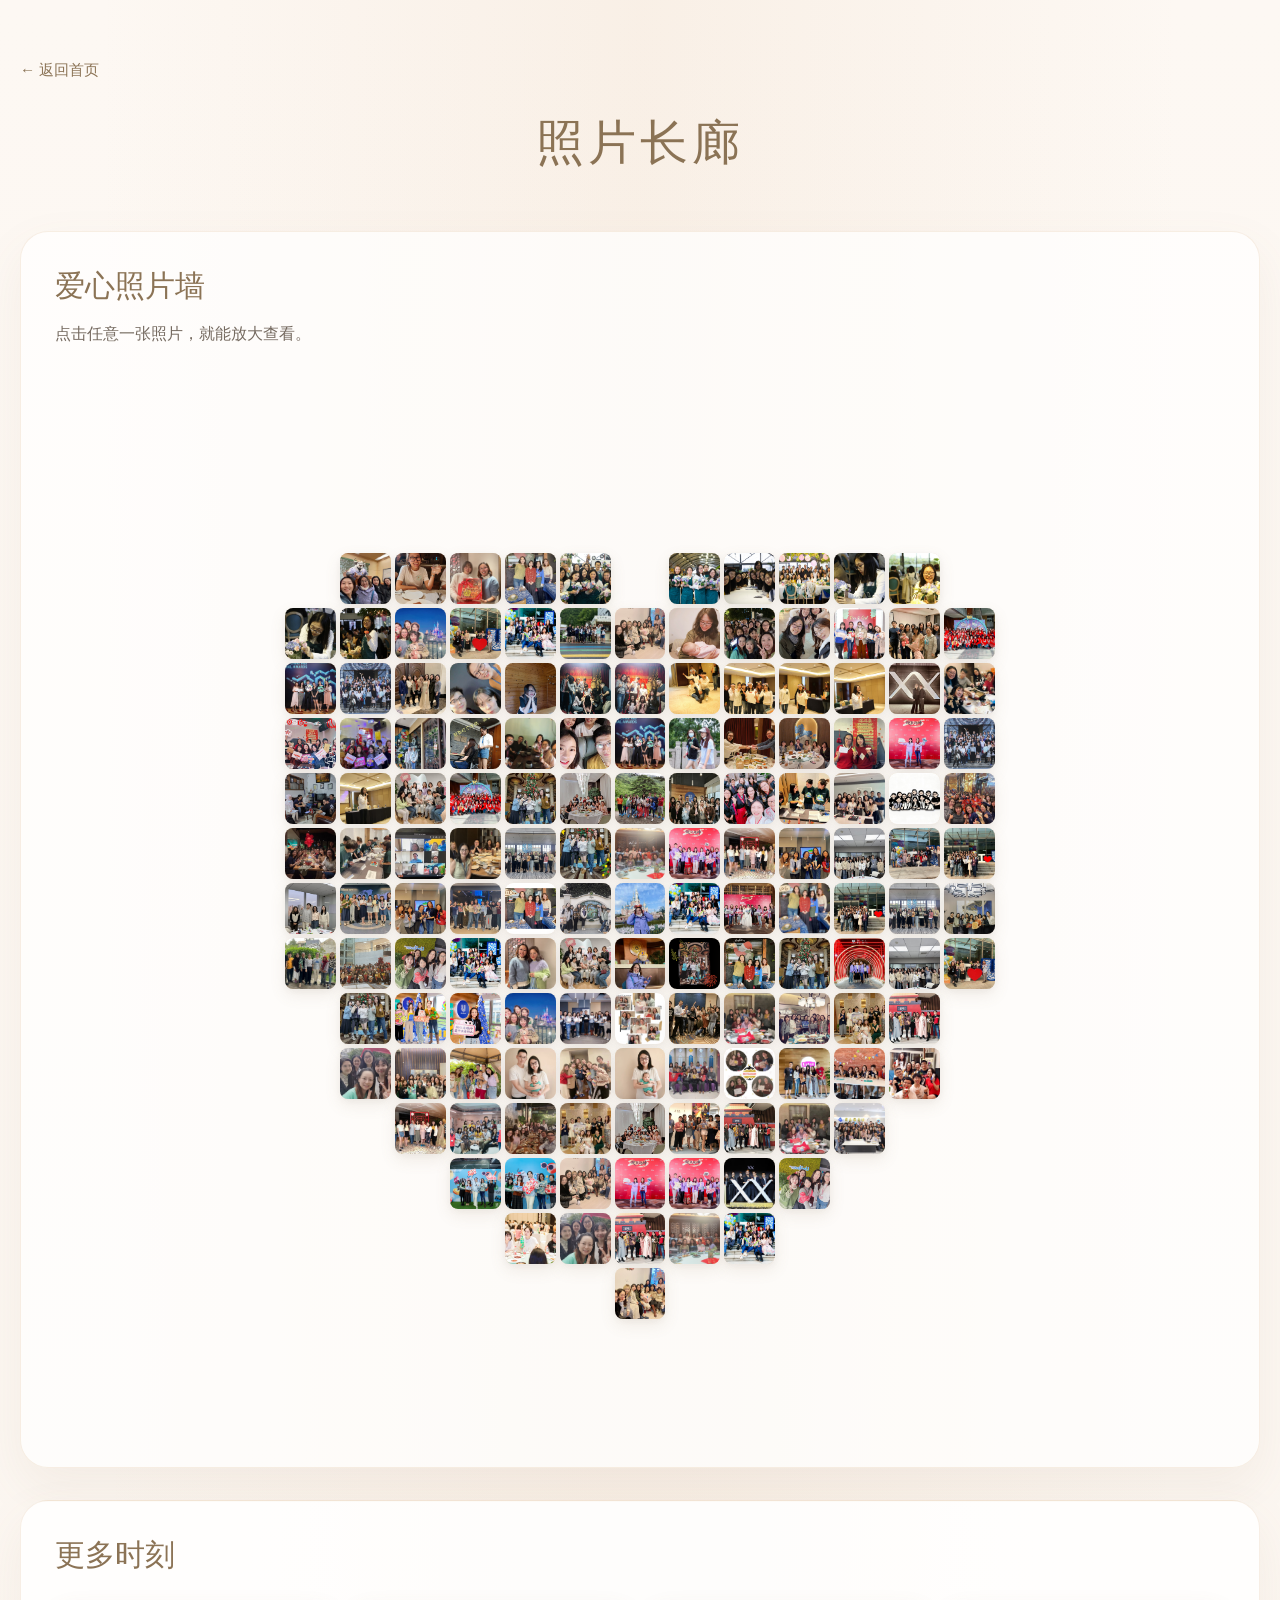
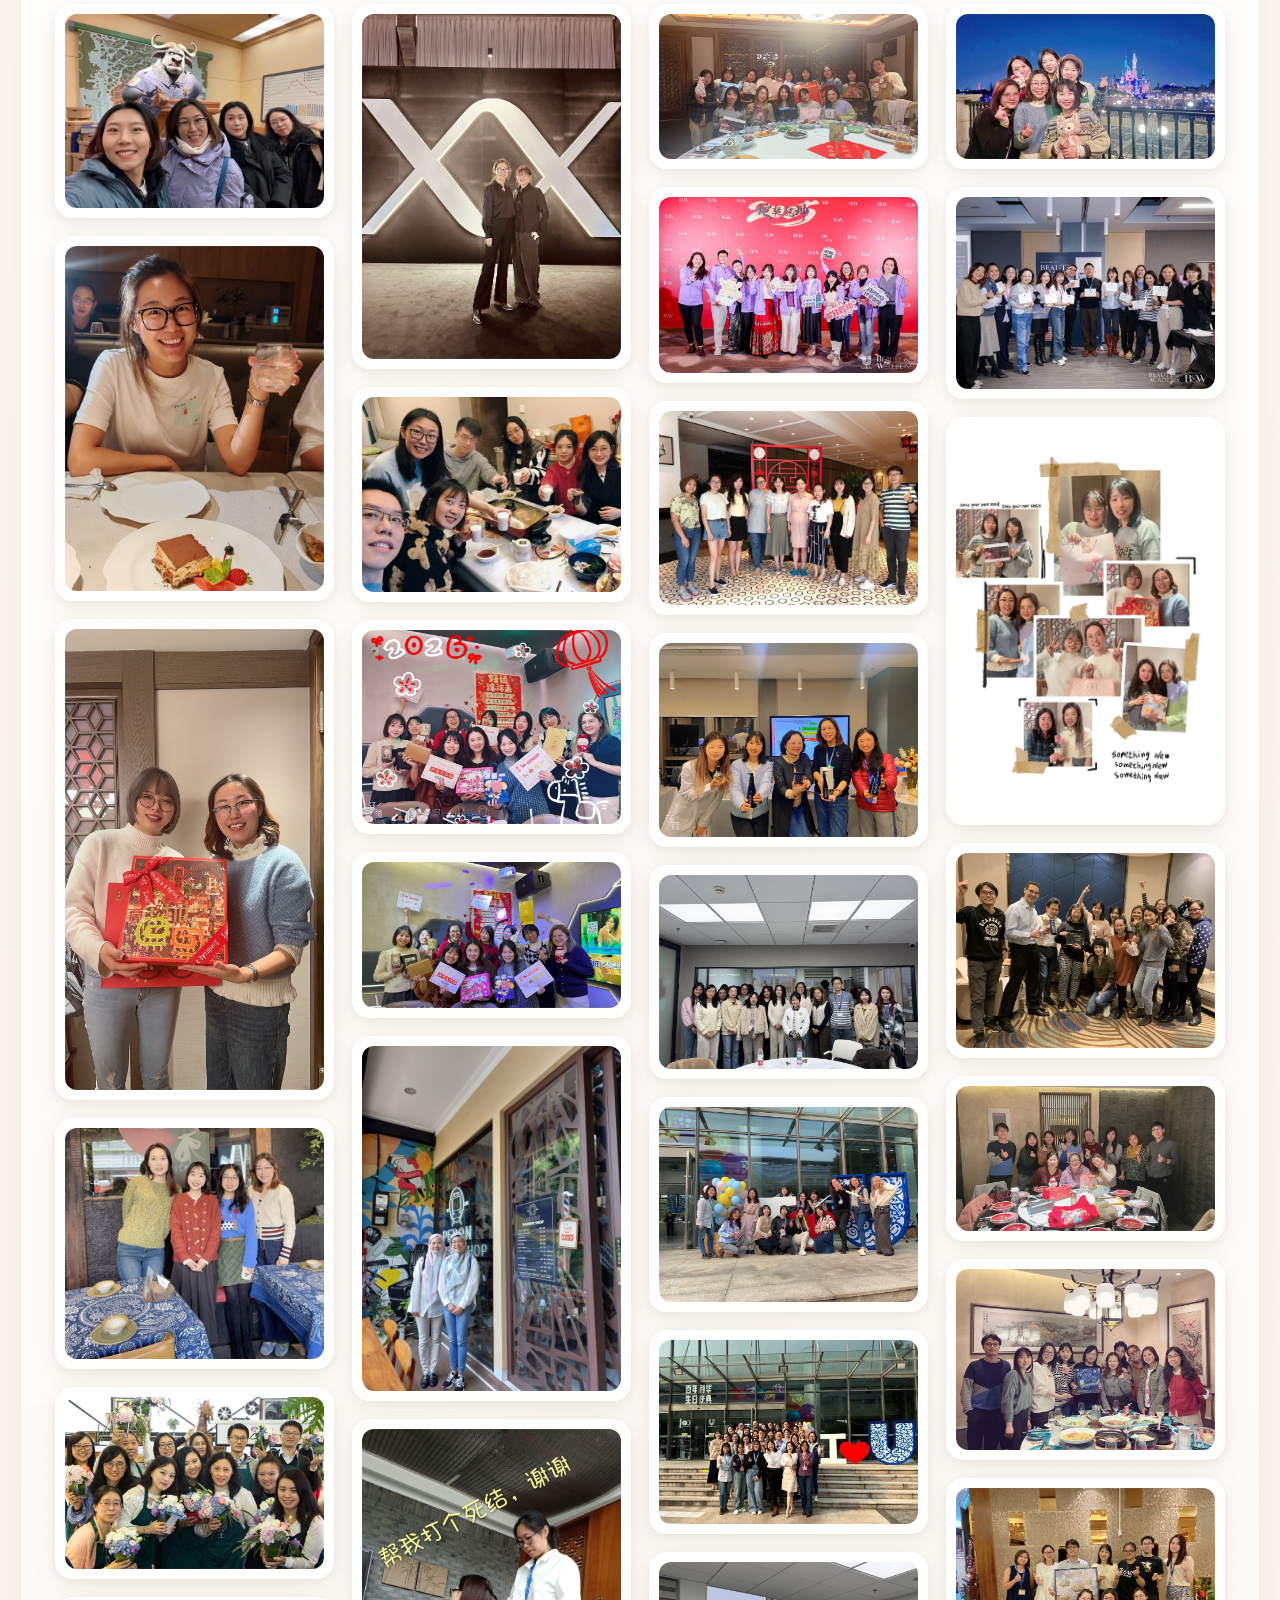
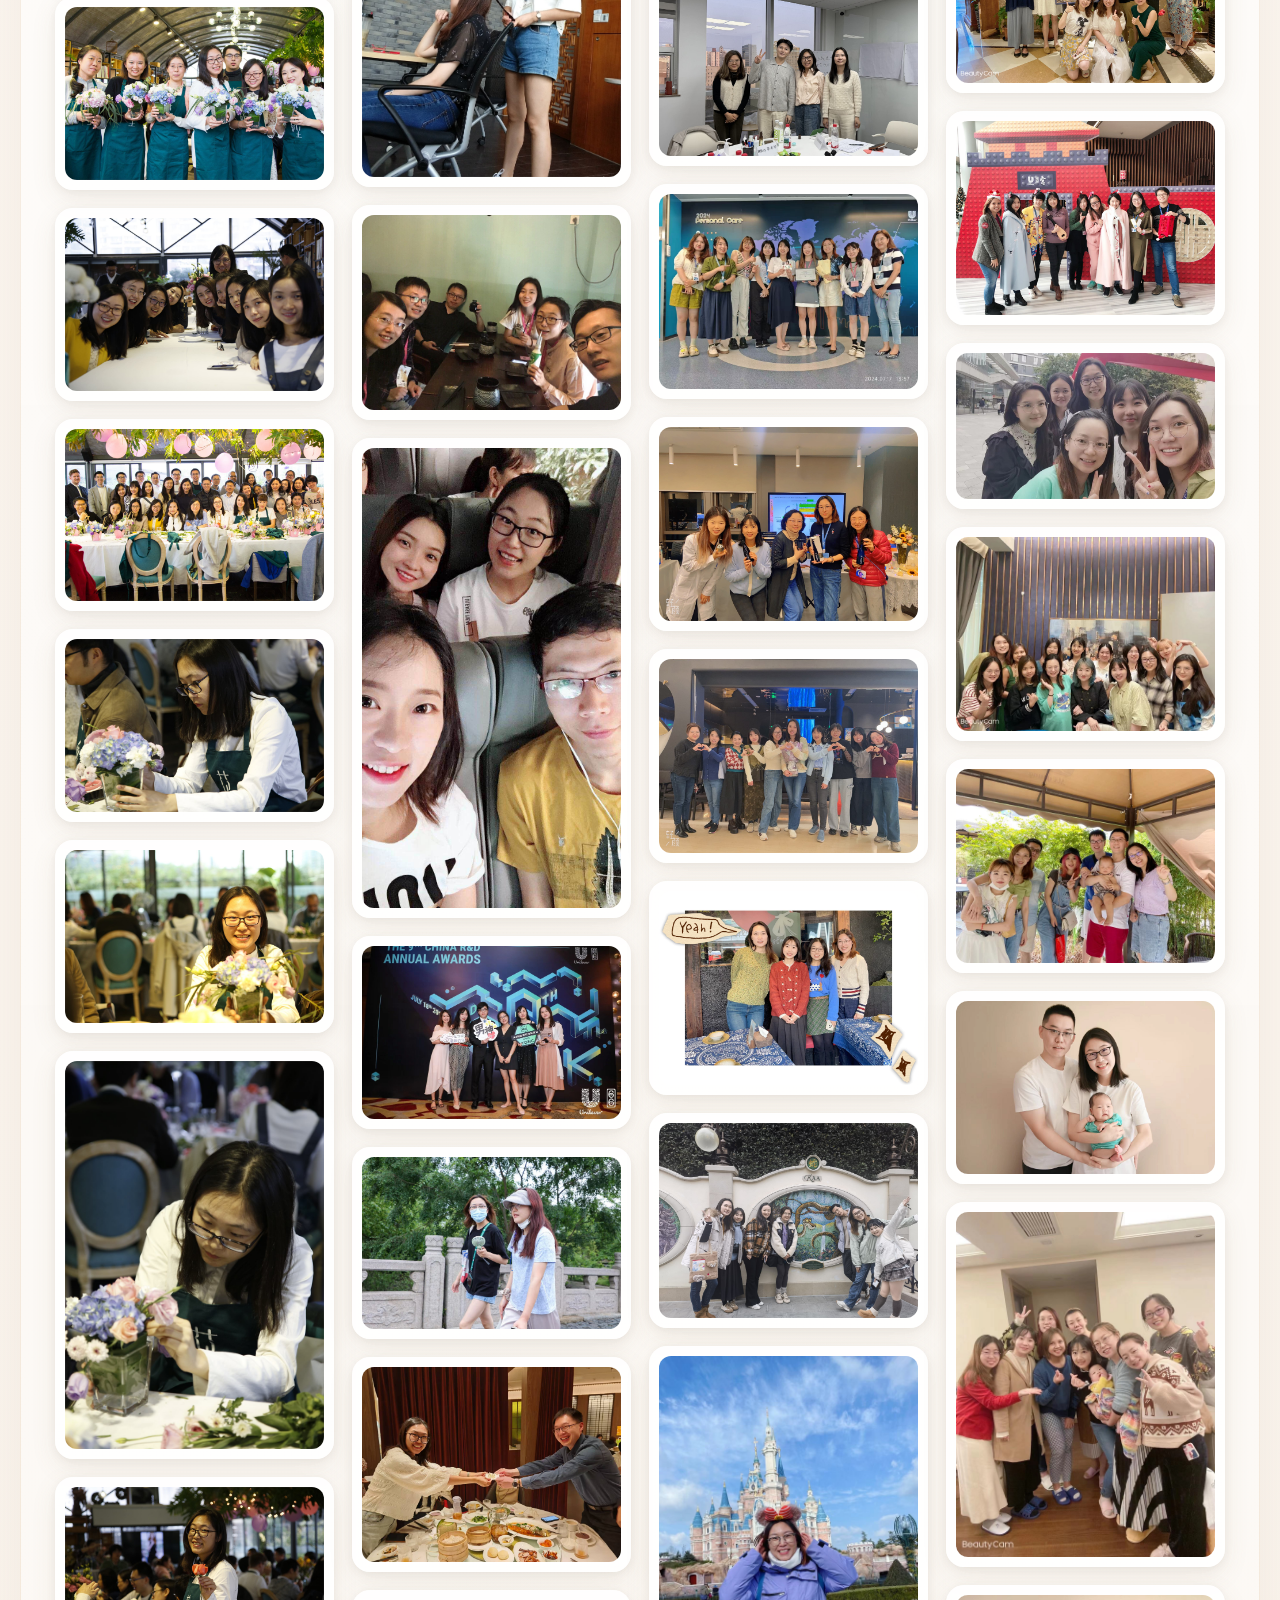
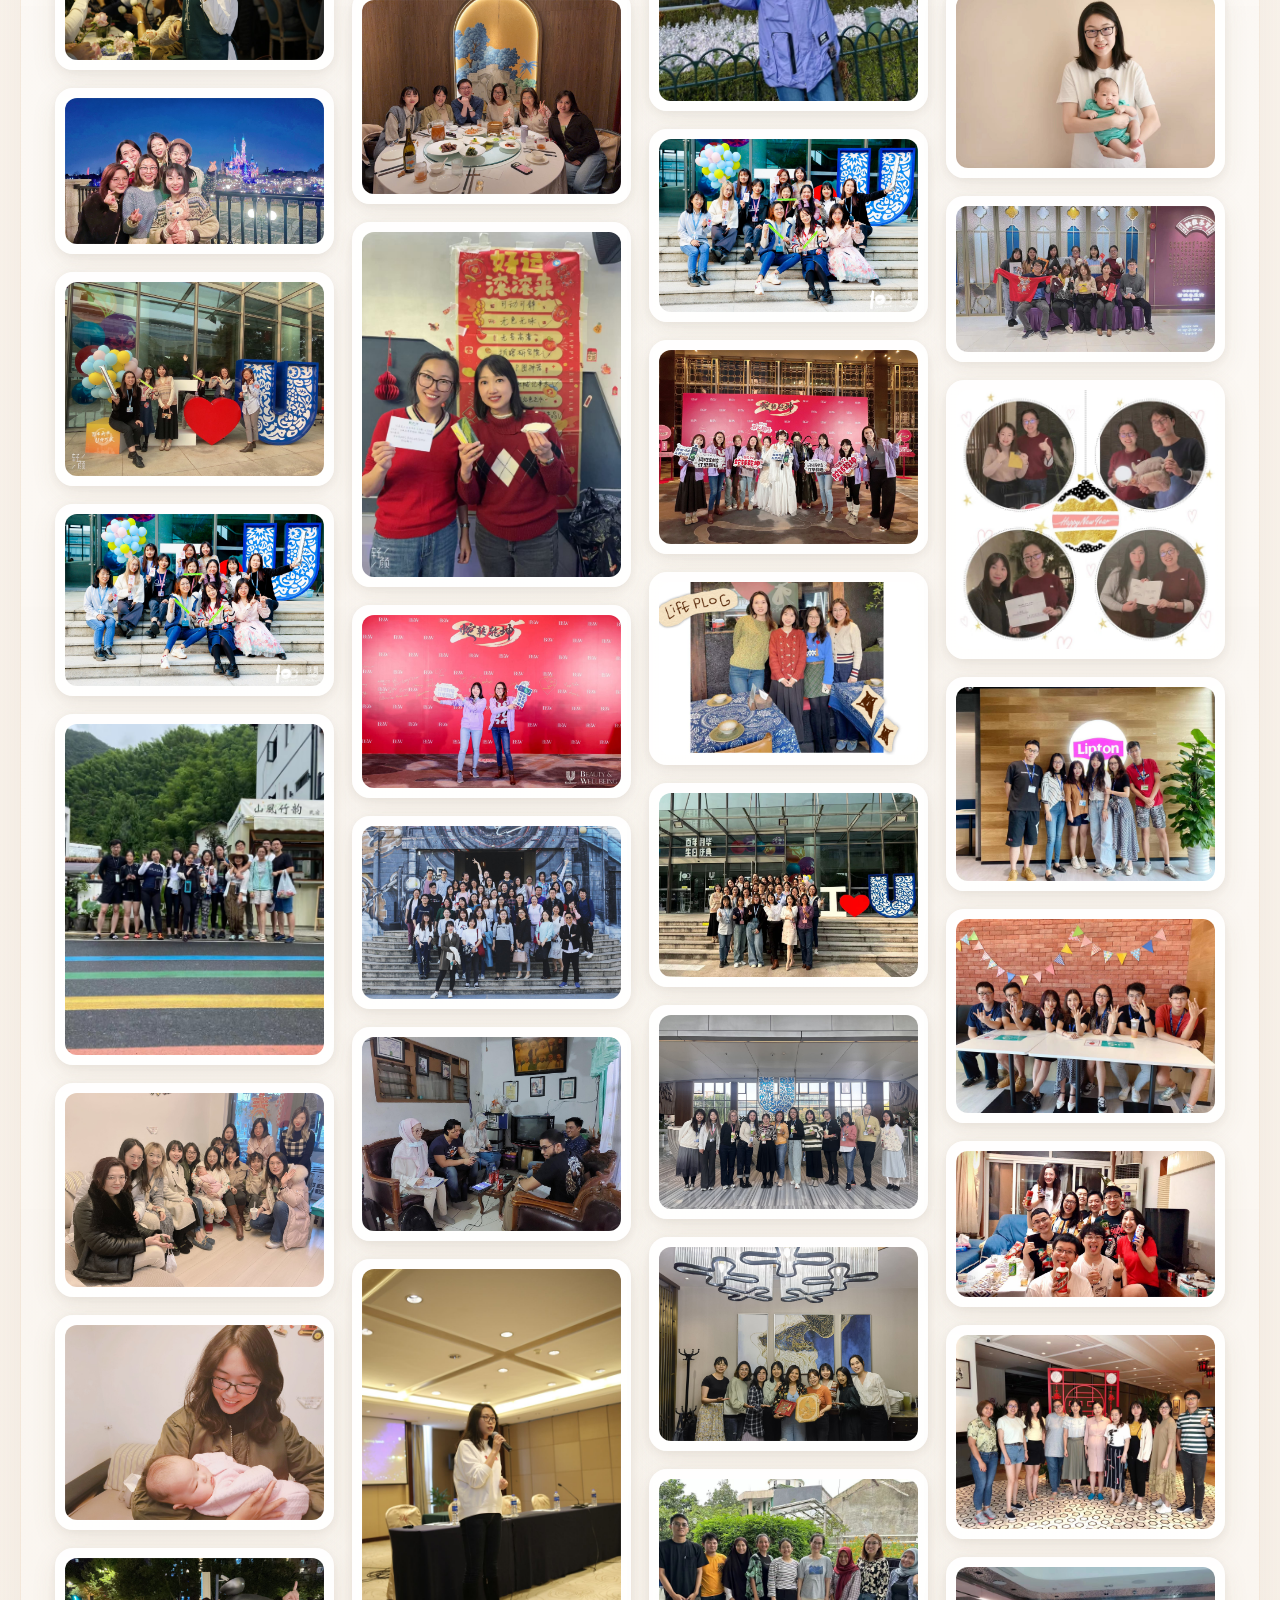
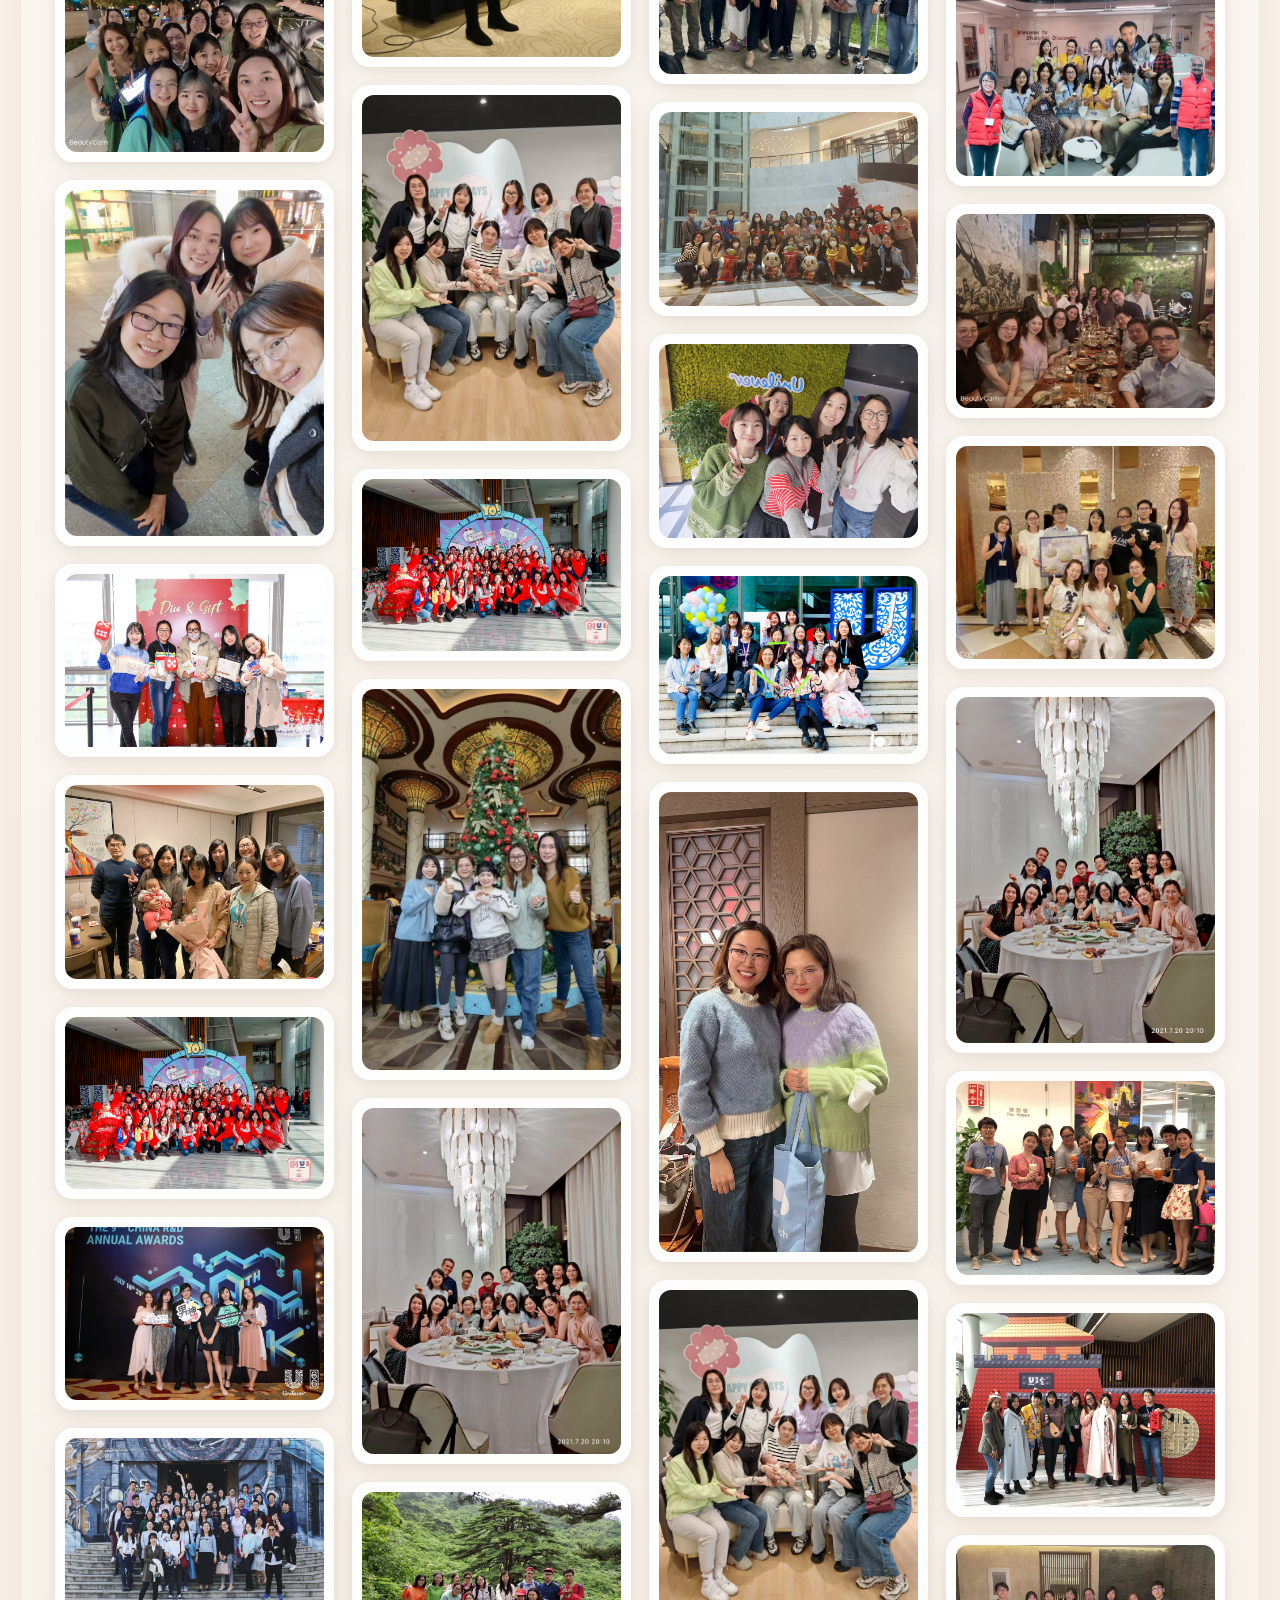
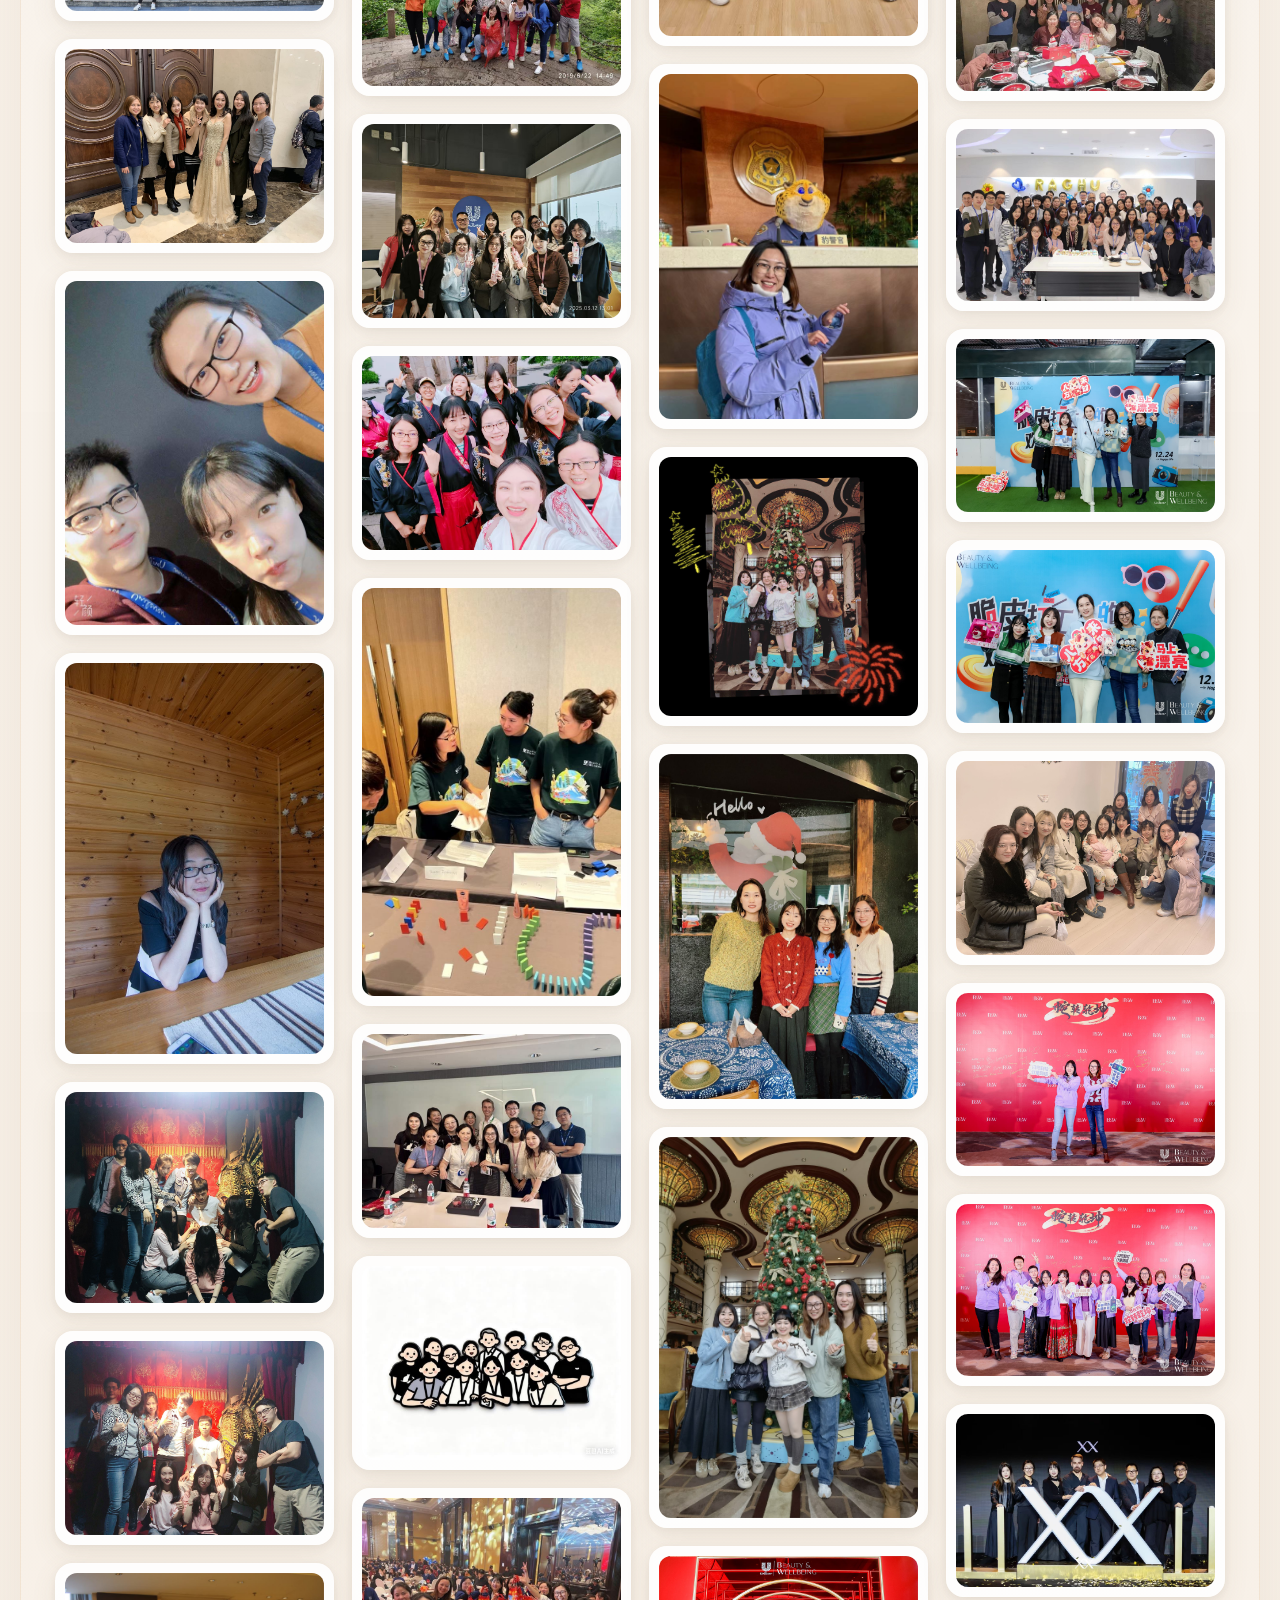
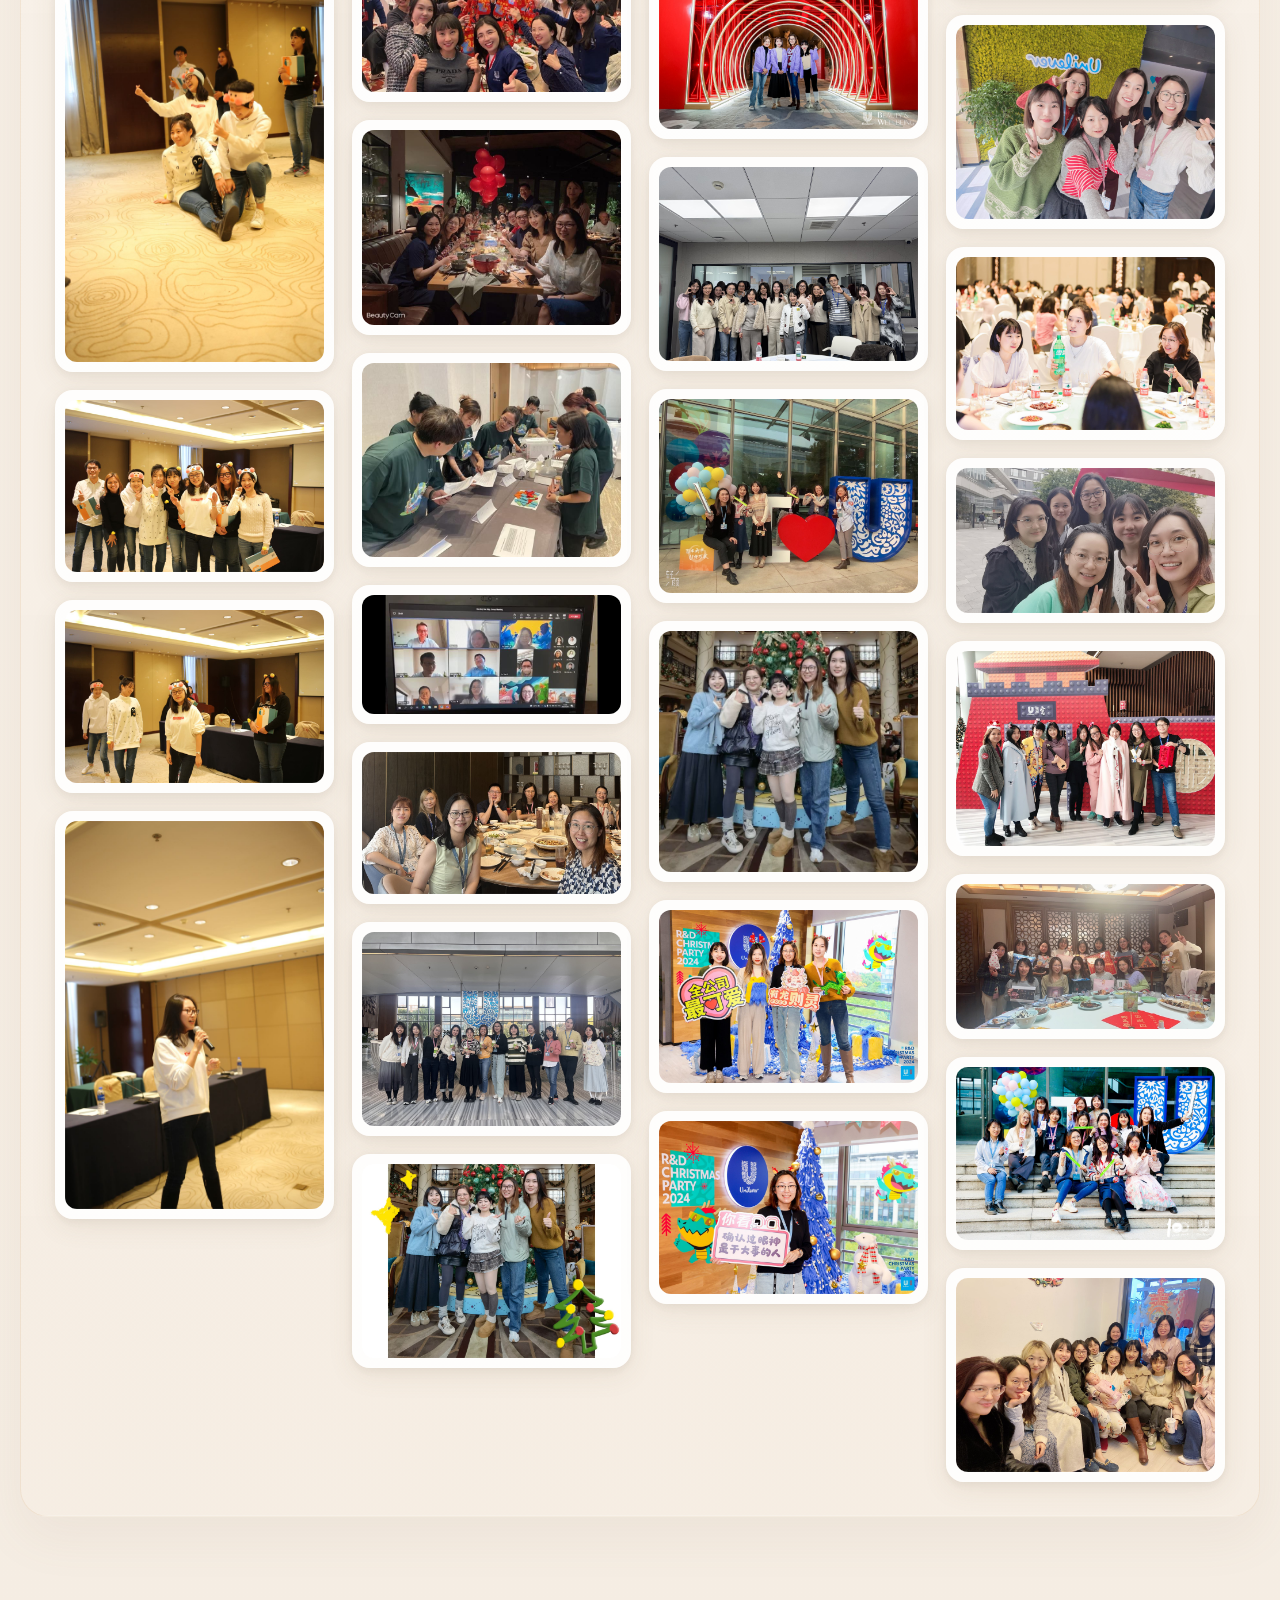
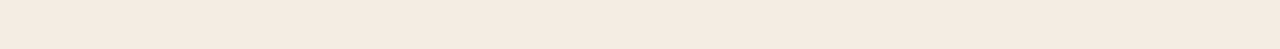
==== gallery.html @ 7ee3e318 "Refine entry flow and fix gallery image references" ====
<!DOCTYPE html>
<html lang="zh-CN">
<head>
    <meta charset="UTF-8">
    <meta name="viewport" content="width=device-width, initial-scale=1.0">
    <title>照片长廊 - 收藏每一个闪闪发光的瞬间</title>
    <link rel="stylesheet" href="css/style.css">
</head>
<body>
    <div class="gallery-page">
        <a href="index.html" class="back-link">返回首页</a>

        <header class="gallery-header fade-in">
            <h1 class="gallery-title">照片长廊</h1>
        </header>

        <section class="gallery-section fade-in">
            <div class="section-copy">
                <h2>爱心照片墙</h2>
                <p>点击任意一张照片，就能放大查看。</p>
            </div>
            <div class="heart-panel">
                <div class="heart-grid" id="heartGrid"></div>
            </div>
        </section>

        <section class="gallery-section gallery-section-alt fade-in">
            <div class="section-copy">
                <h2>更多时刻</h2>
            </div>
            <div class="photo-wall" id="photoWall"></div>
        </section>
    </div>

    <div class="lightbox" id="lightbox" aria-hidden="true">
        <button class="lightbox-close" id="lightboxClose" aria-label="关闭大图">×</button>
        <button class="lightbox-nav lightbox-prev" id="lightboxPrev" aria-label="上一张">‹</button>
        <div class="lightbox-stage">
            <img class="lightbox-image" id="lightboxImage" src="" alt="照片大图">
            <div class="lightbox-caption" id="lightboxCaption"></div>
        </div>
        <button class="lightbox-nav lightbox-next" id="lightboxNext" aria-label="下一张">›</button>
    </div>

    <script src="js/data.js"></script>
    <script src="js/gallery.js"></script>
</body>
</html>
---- css/style.css ----
/* ==================== */
/* 基础样式 */
/* ==================== */
* {
    margin: 0;
    padding: 0;
    box-sizing: border-box;
}

body {
    font-family: -apple-system, BlinkMacSystemFont, "Segoe UI", "PingFang SC", "Hiragino Sans GB", "Microsoft YaHei", sans-serif;
    background-color: #FDF8F3;
    color: #4A4A4A;
    min-height: 100vh;
    /* 纸张纹理效果 */
    background-image: 
        radial-gradient(ellipse at 50% 0%, rgba(212, 165, 116, 0.1) 0%, transparent 60%),
        linear-gradient(180deg, #FDF8F3 0%, #F5EDE3 100%);
}

html {
    scroll-behavior: smooth;
}

a {
    text-decoration: none;
    color: inherit;
}

/* ==================== */
/* 首页样式 */
/* ==================== */
.home-container {
    display: flex;
    flex-direction: column;
    align-items: center;
    justify-content: center;
    min-height: 100vh;
    padding: 40px 20px;
}

.home-title {
    font-size: 2.5rem;
    color: #8B7355;
    margin-bottom: 60px;
    font-weight: 300;
    letter-spacing: 2px;
}

.home-title span {
    font-weight: 500;
    color: #D4A574;
}

/* 按钮容器 */
.button-container {
    display: flex;
    gap: 40px;
    flex-wrap: wrap;
    justify-content: center;
}

/* 书签卡片按钮 */
.bookmark-card {
    background: #FFFFFF;
    border-radius: 16px;
    padding: 40px 50px;
    box-shadow: 
        0 4px 20px rgba(139, 115, 85, 0.1),
        0 2px 8px rgba(0, 0, 0, 0.05);
    cursor: pointer;
    transition: all 0.4s ease-out;
    text-align: center;
    min-width: 200px;
}

.bookmark-card:hover {
    transform: translateY(-8px);
    box-shadow: 
        0 12px 40px rgba(139, 115, 85, 0.2),
        0 4px 12px rgba(0, 0, 0, 0.08);
}

.bookmark-icon {
    font-size: 3rem;
    margin-bottom: 16px;
    display: block;
}

.bookmark-title {
    font-size: 1.4rem;
    color: #8B7355;
    font-weight: 500;
    margin-bottom: 8px;
}

.bookmark-desc {
    font-size: 0.9rem;
    color: #999;
}

.final-section {
    width: min(1280px, calc(100% - 24px));
    margin: 0 auto 36px;
}

.section-intro {
    text-align: center;
    margin: 0 auto 28px;
    max-width: 760px;
}

.section-intro h2 {
    color: #8B7355;
    font-size: 2rem;
    font-weight: 400;
    margin-bottom: 12px;
}

.section-intro p:last-child {
    color: #756A60;
    line-height: 1.85;
}

.final-home .home-container {
    min-height: 92vh;
}

.final-home .home-title {
    margin-bottom: 32px;
}

.final-home .random-walk-container,
.final-home .memories-container,
.final-home .gallery-page {
    min-height: auto;
    padding-left: 0;
    padding-right: 0;
}

.final-home .gallery-page,
.final-home .memories-container {
    max-width: none;
}

/* ==================== */
/* 随机漫步页面 */
/* ==================== */
.random-walk-container {
    display: flex;
    flex-direction: column;
    align-items: center;
    justify-content: center;
    min-height: 100vh;
    padding: 40px 20px;
}

/* 抽签按钮 */
.draw-button {
    background: linear-gradient(135deg, #D4A574 0%, #8B7355 100%);
    color: #FFFFFF;
    border: none;
    border-radius: 50%;
    width: 180px;
    height: 180px;
    font-size: 1.3rem;
    cursor: pointer;
    box-shadow: 
        0 8px 30px rgba(139, 115, 85, 0.3),
        0 4px 12px rgba(0, 0, 0, 0.1);
    transition: all 0.4s ease-out;
    font-family: inherit;
    letter-spacing: 1px;
    display: flex;
    align-items: center;
    justify-content: center;
}

.draw-button:hover {
    transform: scale(1.08);
    box-shadow: 
        0 12px 40px rgba(139, 115, 85, 0.4),
        0 6px 16px rgba(0, 0, 0, 0.12);
}

.draw-button:active {
    transform: scale(0.95);
}

/* 卡片容器 */
.card-container {
    perspective: 1000px;
    display: none;
    flex-direction: column;
    align-items: center;
}

/* 结果卡片 */
.result-card {
    background: #FFFFFF;
    border-radius: 20px;
    padding: 30px;
    max-width: 450px;
    width: 100%;
    box-shadow: 
        0 8px 40px rgba(139, 115, 85, 0.15),
        0 4px 16px rgba(0, 0, 0, 0.08);
    transform: rotateY(90deg);
    opacity: 0;
    transition: all 0.8s ease-out;
}

.result-card.show {
    transform: rotateY(0deg);
    opacity: 1;
}

/* 照片 */
.result-photo {
    width: 100%;
    border-radius: 12px;
    margin-bottom: 20px;
    filter: blur(20px);
    transition: filter 1s ease-out;
}

.result-photo.clear {
    filter: blur(0);
}

/* 祝福语 */
.result-blessing {
    font-size: 1.1rem;
    line-height: 1.8;
    color: #4A4A4A;
    margin-bottom: 20px;
    min-height: 60px;
    white-space: pre-line;
}

/* 日签 */
.daily-quote {
    background: linear-gradient(135deg, rgba(212, 165, 116, 0.15) 0%, rgba(139, 115, 85, 0.1) 100%);
    border-radius: 12px;
    padding: 16px 20px;
    font-size: 0.95rem;
    color: #8B7355;
    font-style: italic;
    opacity: 0;
    transition: opacity 0.8s ease-out;
}

.daily-quote.show {
    opacity: 1;
}

/* 操作按钮区 */
.action-buttons {
    margin-top: 30px;
    display: flex;
    gap: 20px;
    flex-wrap: wrap;
    justify-content: center;
}

.action-btn {
    background: transparent;
    border: 2px solid #D4A574;
    color: #8B7355;
    padding: 12px 28px;
    border-radius: 30px;
    font-size: 1rem;
    cursor: pointer;
    transition: all 0.3s ease-out;
    font-family: inherit;
}

.action-btn:hover {
    background: #D4A574;
    color: #FFFFFF;
}

/* ==================== */
/* 往昔记忆页面 */
/* ==================== */
.memories-container {
    padding: 60px 20px;
    max-width: 1200px;
    margin: 0 auto;
}

.memories-header {
    text-align: center;
    margin-bottom: 50px;
}

.memories-title {
    font-size: 2.2rem;
    color: #8B7355;
    font-weight: 400;
    margin-bottom: 10px;
    letter-spacing: 2px;
}

.memories-subtitle {
    font-size: 1rem;
    color: #999;
}

/* 返回按钮 */
.back-link {
    display: inline-block;
    margin-bottom: 30px;
    color: #8B7355;
    font-size: 0.95rem;
    transition: color 0.3s ease-out;
}

.back-link:hover {
    color: #D4A574;
}

.back-link::before {
    content: "← ";
}

/* 卡片瀑布流 */
.memories-grid {
    display: grid;
    grid-template-columns: repeat(auto-fill, minmax(300px, 1fr));
    gap: 30px;
}

/* 记忆卡片 */
.memory-card {
    background: #FFFFFF;
    border-radius: 16px;
    overflow: hidden;
    box-shadow: 
        0 4px 20px rgba(139, 115, 85, 0.1),
        0 2px 8px rgba(0, 0, 0, 0.05);
    transition: all 0.4s ease-out;
}

.memory-card:hover {
    transform: translateY(-6px) scale(1.02);
    box-shadow: 
        0 12px 40px rgba(139, 115, 85, 0.2),
        0 4px 12px rgba(0, 0, 0, 0.08);
}

.memory-photo {
    width: 100%;
    display: block;
}

.memory-content {
    padding: 20px;
}

.memory-blessing {
    font-size: 1rem;
    line-height: 1.7;
    color: #4A4A4A;
    white-space: pre-line;
}

/* ==================== */
/* 照片长廊页面 */
/* ==================== */
.gallery-page {
    max-width: 1280px;
    margin: 0 auto;
    padding: 60px 20px 100px;
}

.gallery-header {
    text-align: center;
    margin-bottom: 56px;
}

.gallery-kicker,
.section-label {
    color: #B08D68;
    letter-spacing: 0.22em;
    text-transform: uppercase;
    font-size: 0.78rem;
    margin-bottom: 14px;
}

.gallery-title {
    color: #8B7355;
    font-size: 3rem;
    font-weight: 400;
    letter-spacing: 0.08em;
    margin-bottom: 16px;
}

.gallery-subtitle {
    max-width: 760px;
    margin: 0 auto;
    color: #7D7266;
    line-height: 1.9;
    font-size: 1rem;
}

.gallery-section {
    background: rgba(255, 255, 255, 0.7);
    border: 1px solid rgba(212, 165, 116, 0.18);
    border-radius: 28px;
    box-shadow: 0 20px 50px rgba(139, 115, 85, 0.08);
    padding: 34px;
    margin-bottom: 32px;
}

.gallery-section-alt {
    background:
        linear-gradient(180deg, rgba(255, 255, 255, 0.86) 0%, rgba(245, 237, 227, 0.92) 100%);
}

.section-copy {
    margin-bottom: 28px;
}

.section-copy h2 {
    color: #8B7355;
    font-size: 1.9rem;
    font-weight: 400;
    margin-bottom: 12px;
}

.section-copy p:last-child {
    color: #756A60;
    line-height: 1.85;
    max-width: 760px;
}

.heart-panel {
    display: flex;
    justify-content: center;
    padding: 12px 0 4px;
}

.heart-grid {
    display: grid;
    grid-template-columns: repeat(var(--heart-columns, 18), minmax(22px, 1fr));
    grid-template-rows: repeat(var(--heart-rows, 16), minmax(22px, 1fr));
    gap: 4px;
    width: min(100%, 1040px);
    margin: 0 auto;
}

.heart-cell,
.photo-tile {
    border: 0;
    padding: 0;
    cursor: pointer;
    position: relative;
    overflow: hidden;
    background: #EADCCA;
}

.heart-cell {
    aspect-ratio: 1 / 1;
    border-radius: 8px;
    box-shadow:
        0 6px 16px rgba(139, 115, 85, 0.12),
        0 2px 6px rgba(0, 0, 0, 0.04);
    transition: transform 0.35s ease, box-shadow 0.35s ease;
}

.heart-cell:hover,
.photo-tile:hover {
    transform: translateY(-4px) rotate(-1deg);
    box-shadow:
        0 16px 34px rgba(139, 115, 85, 0.2),
        0 4px 14px rgba(0, 0, 0, 0.08);
}

.heart-cell img,
.photo-tile img {
    width: 100%;
    display: block;
}

.heart-image {
    height: 100%;
    object-fit: cover;
}

.heart-cell::after,
.photo-tile::after {
    content: "";
    position: absolute;
    inset: 0;
    background: linear-gradient(180deg, transparent 35%, rgba(74, 74, 74, 0.16) 100%);
    opacity: 0;
    transition: opacity 0.3s ease;
}

.heart-cell:hover::after,
.photo-tile:hover::after {
    opacity: 1;
}

.photo-wall {
    column-count: 4;
    column-gap: 18px;
}

.photo-tile {
    display: block;
    width: 100%;
    margin-bottom: 18px;
    border-radius: 18px;
    background: rgba(255, 255, 255, 0.88);
    padding: 10px;
    box-shadow:
        0 8px 24px rgba(139, 115, 85, 0.12),
        0 2px 8px rgba(0, 0, 0, 0.05);
    transition: transform 0.35s ease, box-shadow 0.35s ease;
    break-inside: avoid;
}

.photo-tile-image {
    height: auto;
    object-fit: contain;
    border-radius: 12px;
}

.lightbox {
    position: fixed;
    inset: 0;
    background: rgba(45, 33, 24, 0.88);
    display: none;
    align-items: center;
    justify-content: center;
    padding: 24px;
    z-index: 1000;
}

.lightbox.open {
    display: flex;
}

.lightbox-stage {
    max-width: min(1000px, 78vw);
    max-height: 86vh;
    text-align: center;
}

.lightbox-image {
    max-width: 100%;
    max-height: 76vh;
    border-radius: 24px;
    box-shadow: 0 24px 60px rgba(0, 0, 0, 0.3);
}

.lightbox-caption {
    color: #F5EDE3;
    margin-top: 16px;
    line-height: 1.7;
    font-size: 0.95rem;
}

.lightbox-close,
.lightbox-nav {
    position: absolute;
    border: 0;
    color: #FFF8F0;
    background: rgba(255, 255, 255, 0.12);
    cursor: pointer;
    transition: background 0.25s ease, transform 0.25s ease;
}

.lightbox-close:hover,
.lightbox-nav:hover {
    background: rgba(255, 255, 255, 0.2);
    transform: scale(1.05);
}

.lightbox-close {
    top: 24px;
    right: 24px;
    width: 48px;
    height: 48px;
    border-radius: 50%;
    font-size: 2rem;
    line-height: 1;
}

.lightbox-nav {
    top: 50%;
    transform: translateY(-50%);
    width: 54px;
    height: 54px;
    border-radius: 50%;
    font-size: 2.2rem;
    line-height: 1;
}

.lightbox-prev {
    left: 28px;
}

.lightbox-next {
    right: 28px;
}

/* ==================== */
/* 响应式设计 */
/* ==================== */
@media (max-width: 1024px) and (min-width: 768px) {
    .home-container,
    .random-walk-container {
        padding: 56px 28px;
    }

    .home-title {
        font-size: 2.2rem;
        margin-bottom: 48px;
    }

    .section-intro h2 {
        font-size: 1.8rem;
    }

    .button-container {
        gap: 24px;
    }

    .bookmark-card {
        min-width: 220px;
        padding: 34px 34px;
    }

    .result-card {
        max-width: 620px;
        padding: 28px;
    }

    .result-blessing {
        font-size: 1.08rem;
        line-height: 1.9;
    }

    .daily-quote {
        font-size: 1rem;
    }

    .memories-container {
        padding: 56px 24px 80px;
    }

    .memories-grid {
        grid-template-columns: repeat(2, minmax(0, 1fr));
        gap: 22px;
    }

    .memory-content {
        padding: 18px;
    }

    .memory-blessing {
        font-size: 1rem;
        line-height: 1.8;
    }

    .gallery-page {
        padding: 48px 24px 88px;
    }

    .gallery-title {
        font-size: 2.6rem;
    }

    .gallery-subtitle {
        font-size: 1.05rem;
        line-height: 1.85;
    }

    .gallery-section {
        padding: 28px 24px;
    }

    .section-copy h2 {
        font-size: 1.7rem;
    }

    .section-copy p:last-child {
        font-size: 1rem;
    }

    .heart-grid {
        gap: 4px;
        width: min(100%, 820px);
    }

    .heart-cell {
        border-radius: 7px;
    }

    .photo-wall {
        column-count: 3;
        column-gap: 14px;
    }

    .lightbox-stage {
        max-width: min(760px, 78vw);
    }
}

@media (max-width: 767px) {
    .home-title {
        font-size: 1.9rem;
        margin-bottom: 36px;
        line-height: 1.4;
    }

    .final-section {
        width: calc(100% - 16px);
        margin-bottom: 22px;
    }

    .section-intro {
        margin-bottom: 20px;
        padding: 0 6px;
    }

    .section-intro h2 {
        font-size: 1.4rem;
        line-height: 1.35;
    }

    .section-intro p:last-child {
        font-size: 0.96rem;
        line-height: 1.8;
    }

    .button-container {
        flex-direction: column;
        gap: 16px;
    }

    .bookmark-card {
        padding: 24px 26px;
        min-width: 0;
        width: min(100%, 320px);
    }

    .draw-button {
        width: 132px;
        height: 132px;
        font-size: 1rem;
    }

    .result-card {
        padding: 18px;
        border-radius: 18px;
    }

    .result-blessing {
        font-size: 1rem;
        line-height: 1.9;
        min-height: 0;
    }

    .daily-quote {
        font-size: 0.95rem;
        line-height: 1.7;
    }

    .memories-grid {
        grid-template-columns: 1fr;
        gap: 18px;
    }

    .memories-title {
        font-size: 1.6rem;
    }

    .memories-subtitle,
    .memory-blessing {
        font-size: 0.98rem;
        line-height: 1.8;
    }

    .gallery-page {
        padding: 36px 14px 72px;
    }

    .gallery-title {
        font-size: 2rem;
        line-height: 1.2;
        letter-spacing: 0.04em;
    }

    .gallery-subtitle {
        font-size: 0.98rem;
        line-height: 1.8;
    }

    .gallery-section {
        padding: 20px 14px;
        border-radius: 20px;
        margin-bottom: 20px;
    }

    .section-copy h2 {
        font-size: 1.35rem;
        line-height: 1.35;
    }

    .section-copy p:last-child {
        font-size: 0.96rem;
        line-height: 1.8;
    }

    .heart-grid {
        width: 100%;
        gap: 3px;
    }

    .heart-cell {
        border-radius: 5px;
    }

    .photo-wall {
        column-count: 2;
        column-gap: 10px;
    }

    .photo-tile {
        padding: 8px;
        border-radius: 14px;
        margin-bottom: 10px;
    }

    .lightbox {
        padding: 18px 12px;
    }

    .lightbox-stage {
        max-width: 100%;
    }

    .lightbox-image {
        max-height: 62vh;
        border-radius: 16px;
    }

    .lightbox-caption {
        font-size: 0.9rem;
        line-height: 1.7;
    }

    .lightbox-close {
        top: 14px;
        right: 14px;
    }

    .lightbox-nav {
        width: 44px;
        height: 44px;
        font-size: 1.8rem;
        top: auto;
        bottom: 24px;
        transform: none;
    }

    .lightbox-prev {
        left: 24px;
    }

    .lightbox-next {
        right: 24px;
    }
}

/* ==================== */
/* 动画 */
/* ==================== */
@keyframes fadeIn {
    from { opacity: 0; transform: translateY(20px); }
    to { opacity: 1; transform: translateY(0); }
}

.fade-in {
    animation: fadeIn 0.6s ease-out forwards;
}

/* 打字机光标效果 */
.typing-cursor::after {
    content: "|";
    animation: blink 0.8s infinite;
}

@keyframes blink {
    0%, 100% { opacity: 1; }
    50% { opacity: 0; }
}
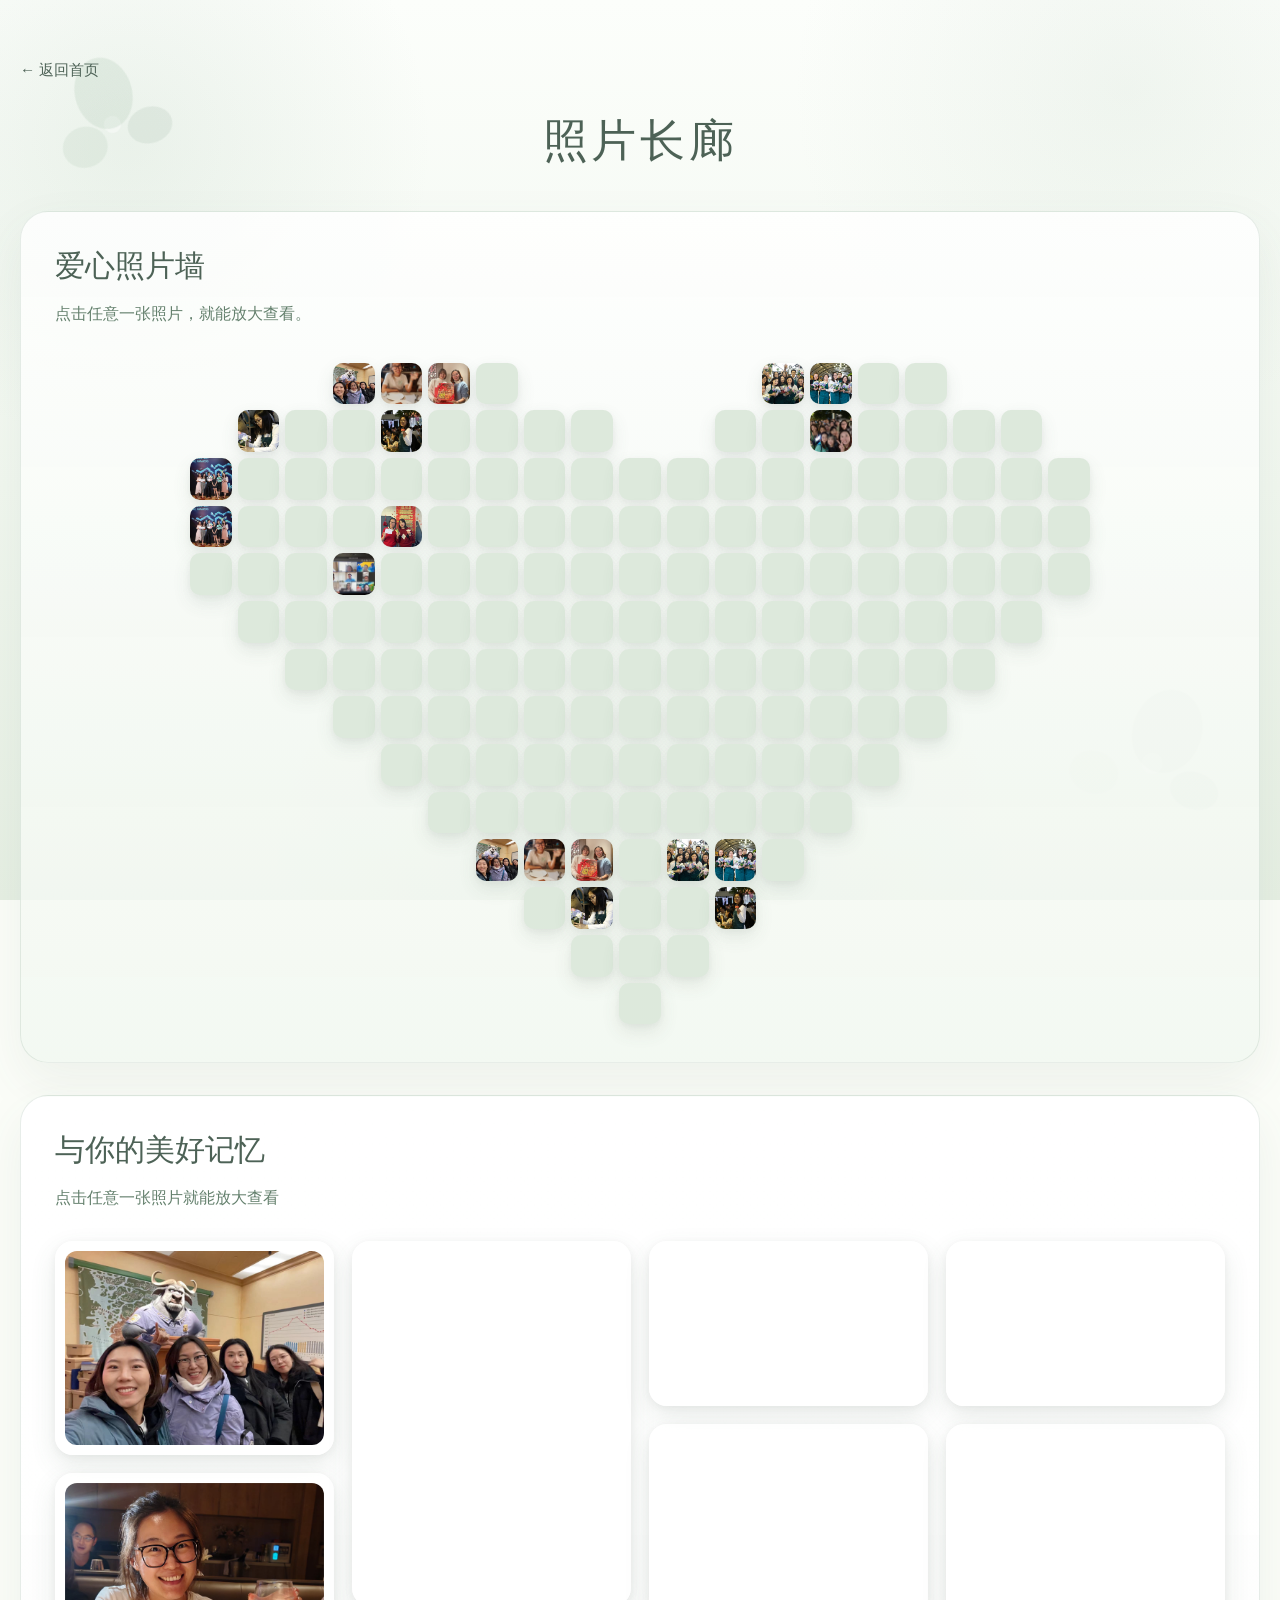
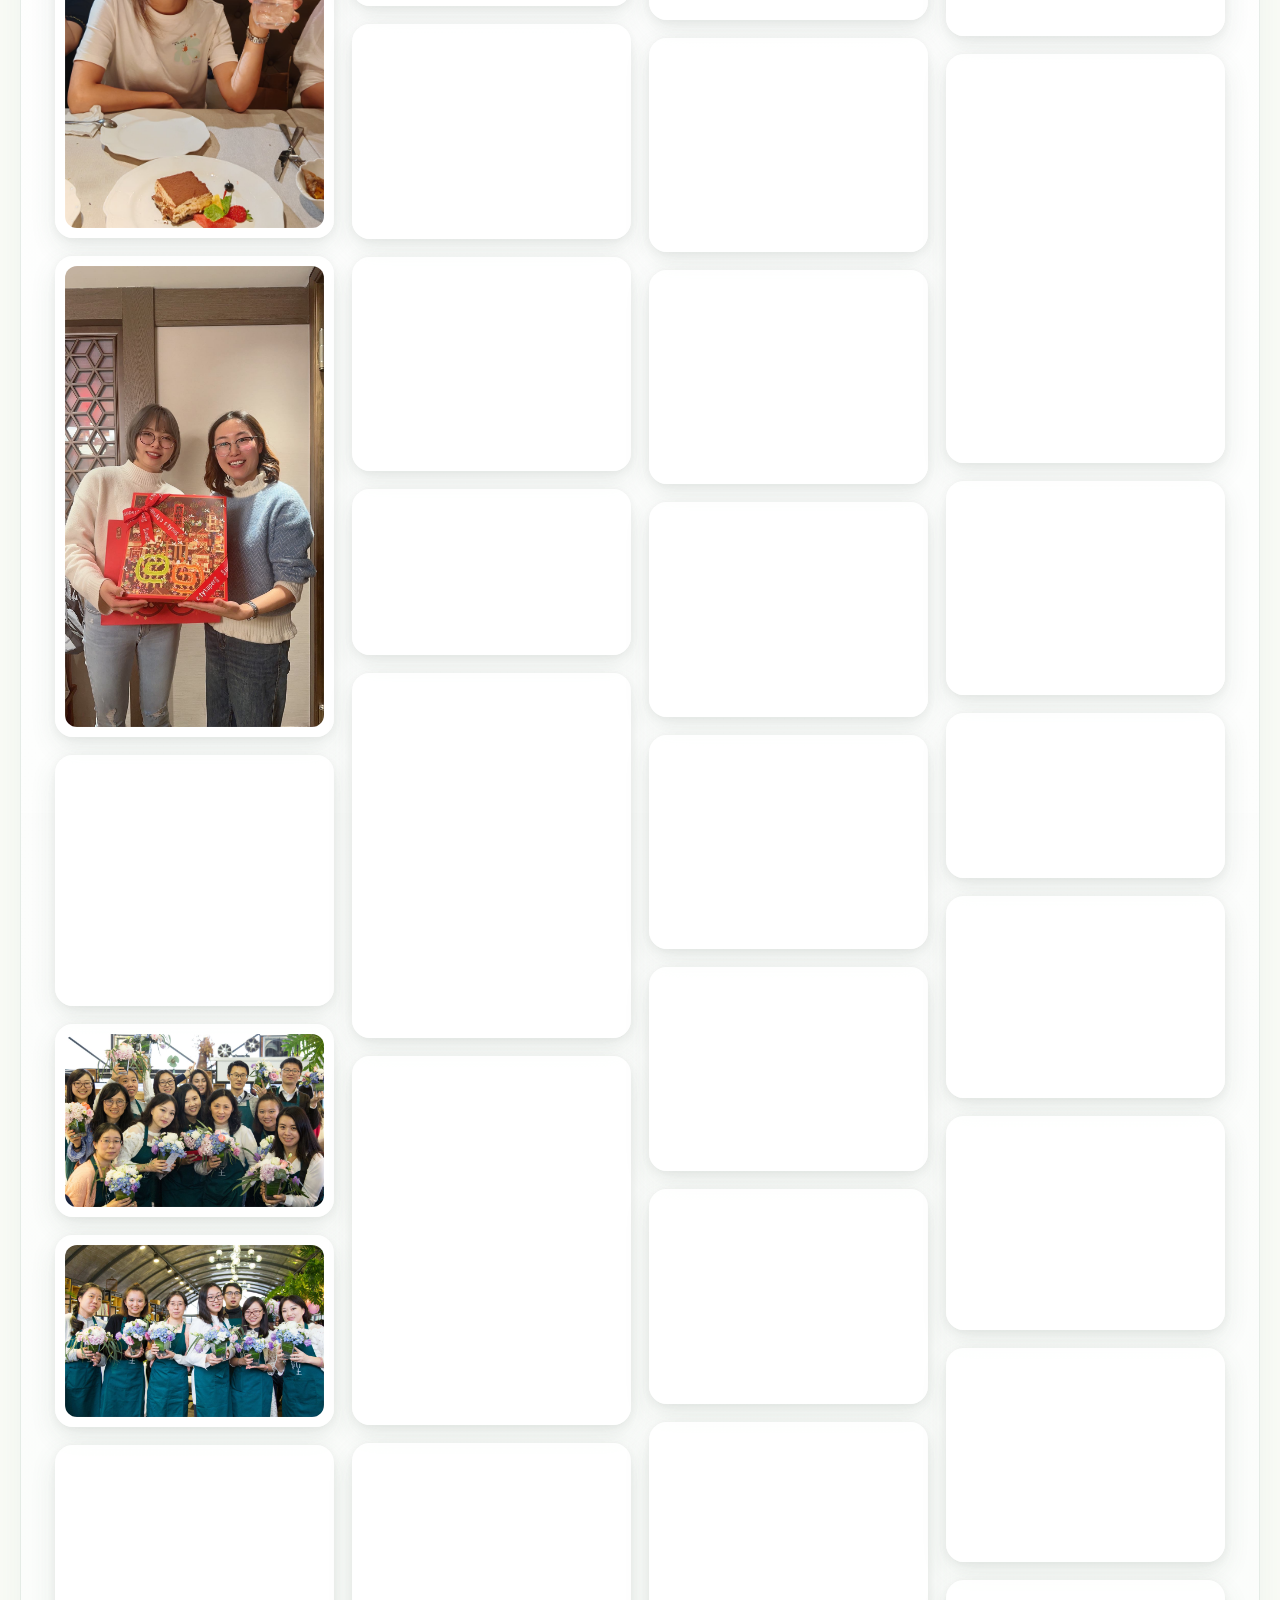
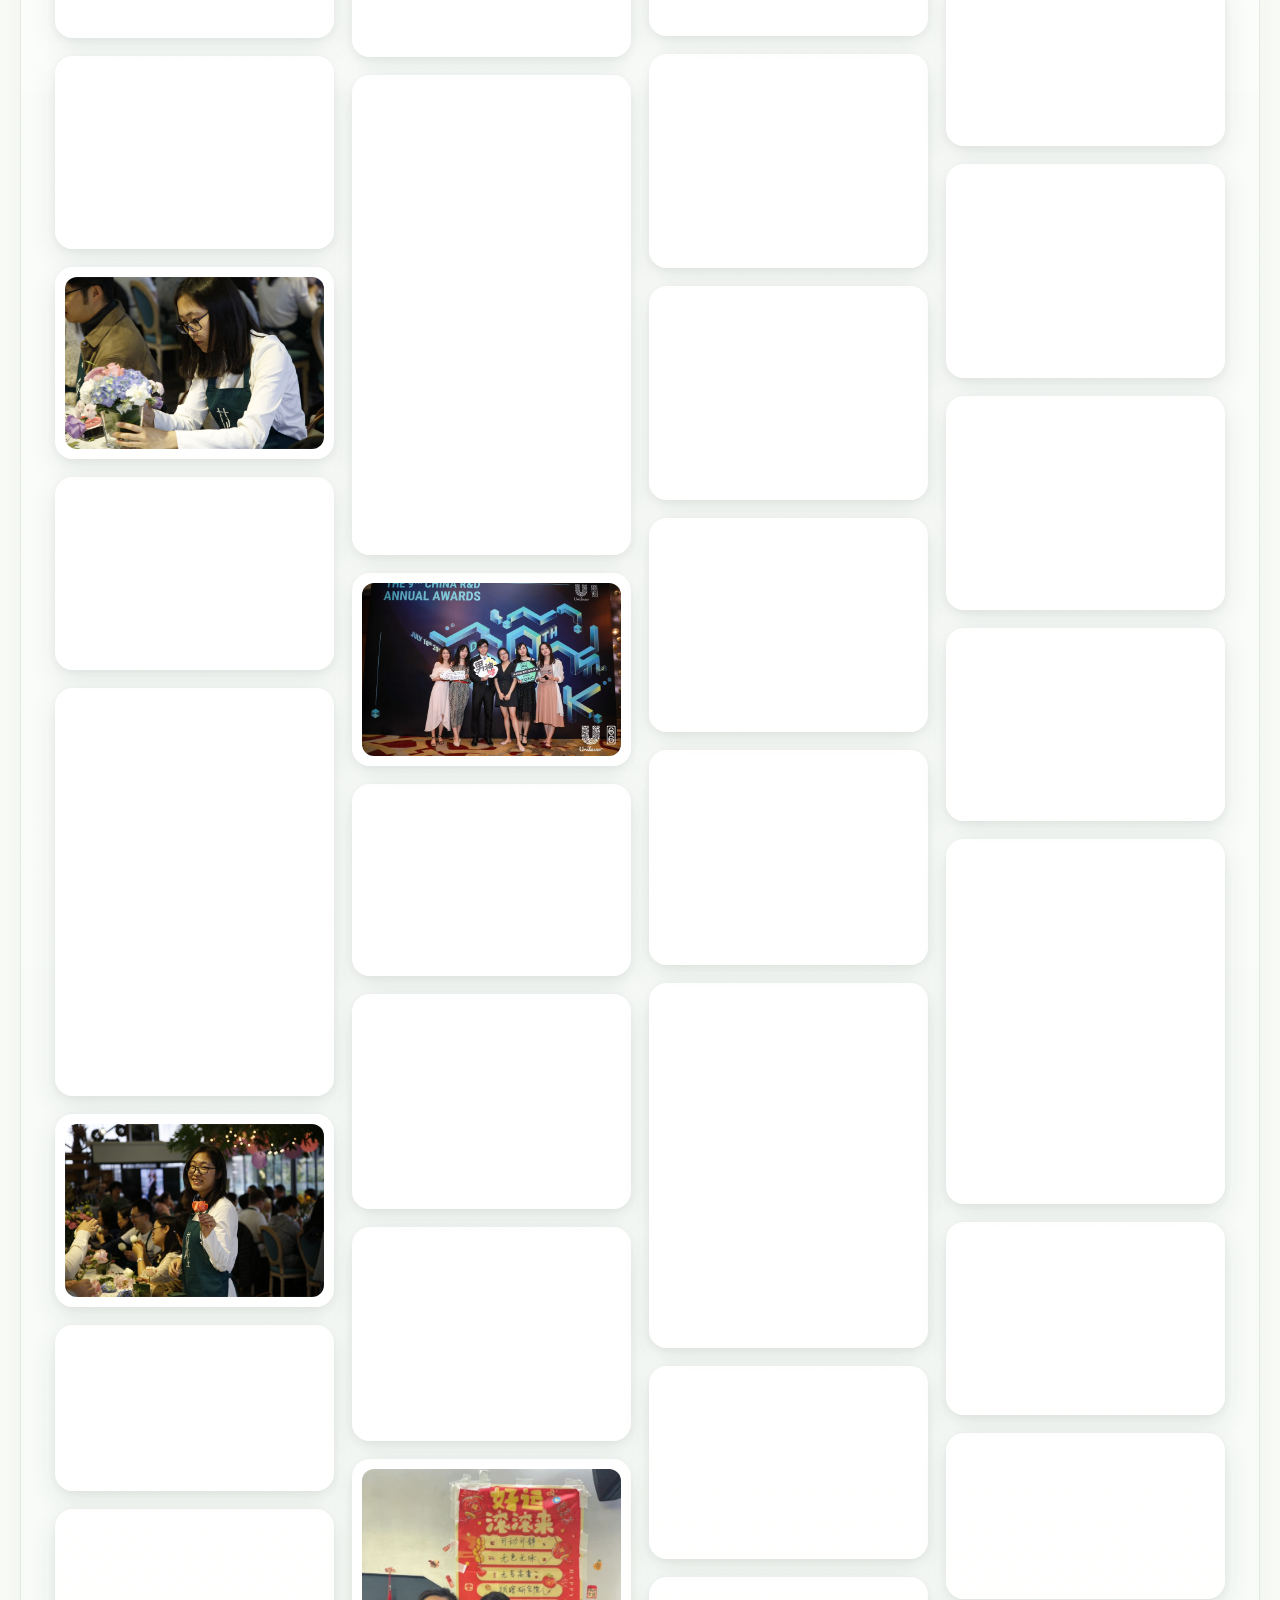
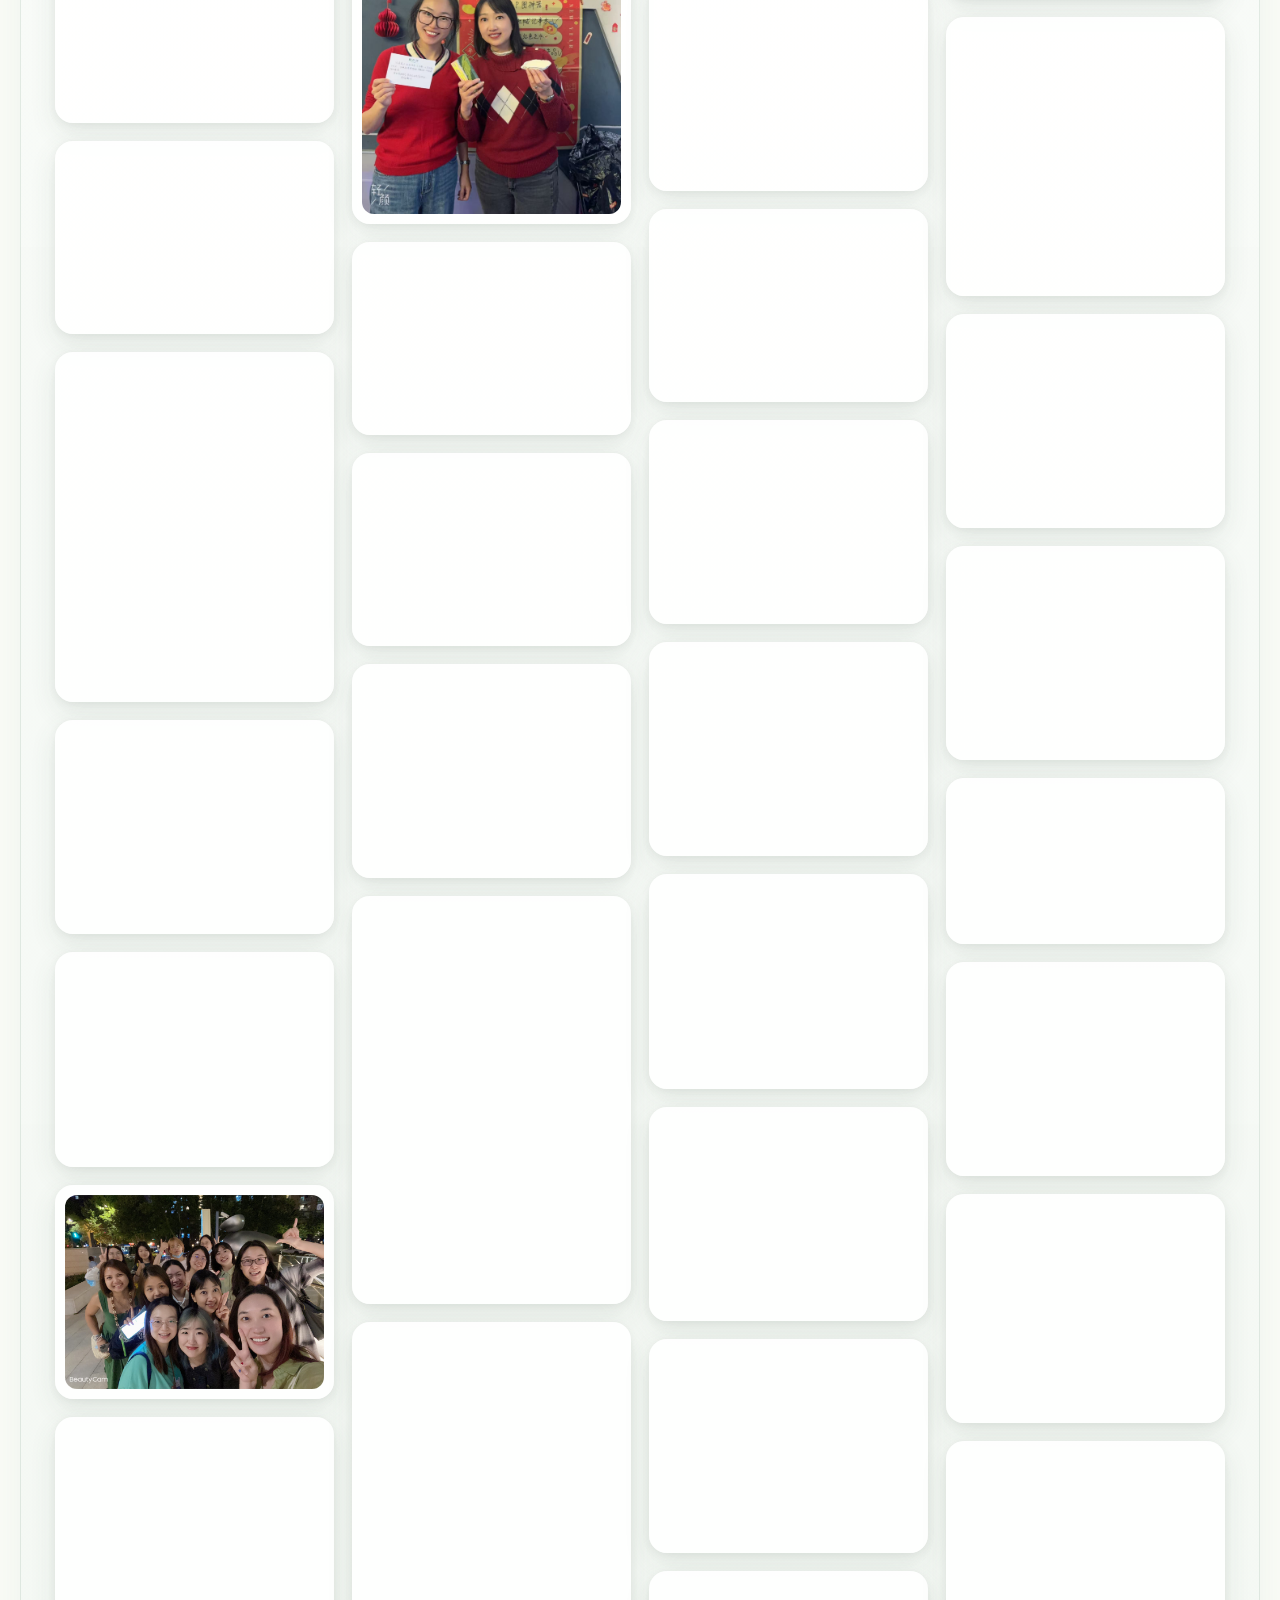
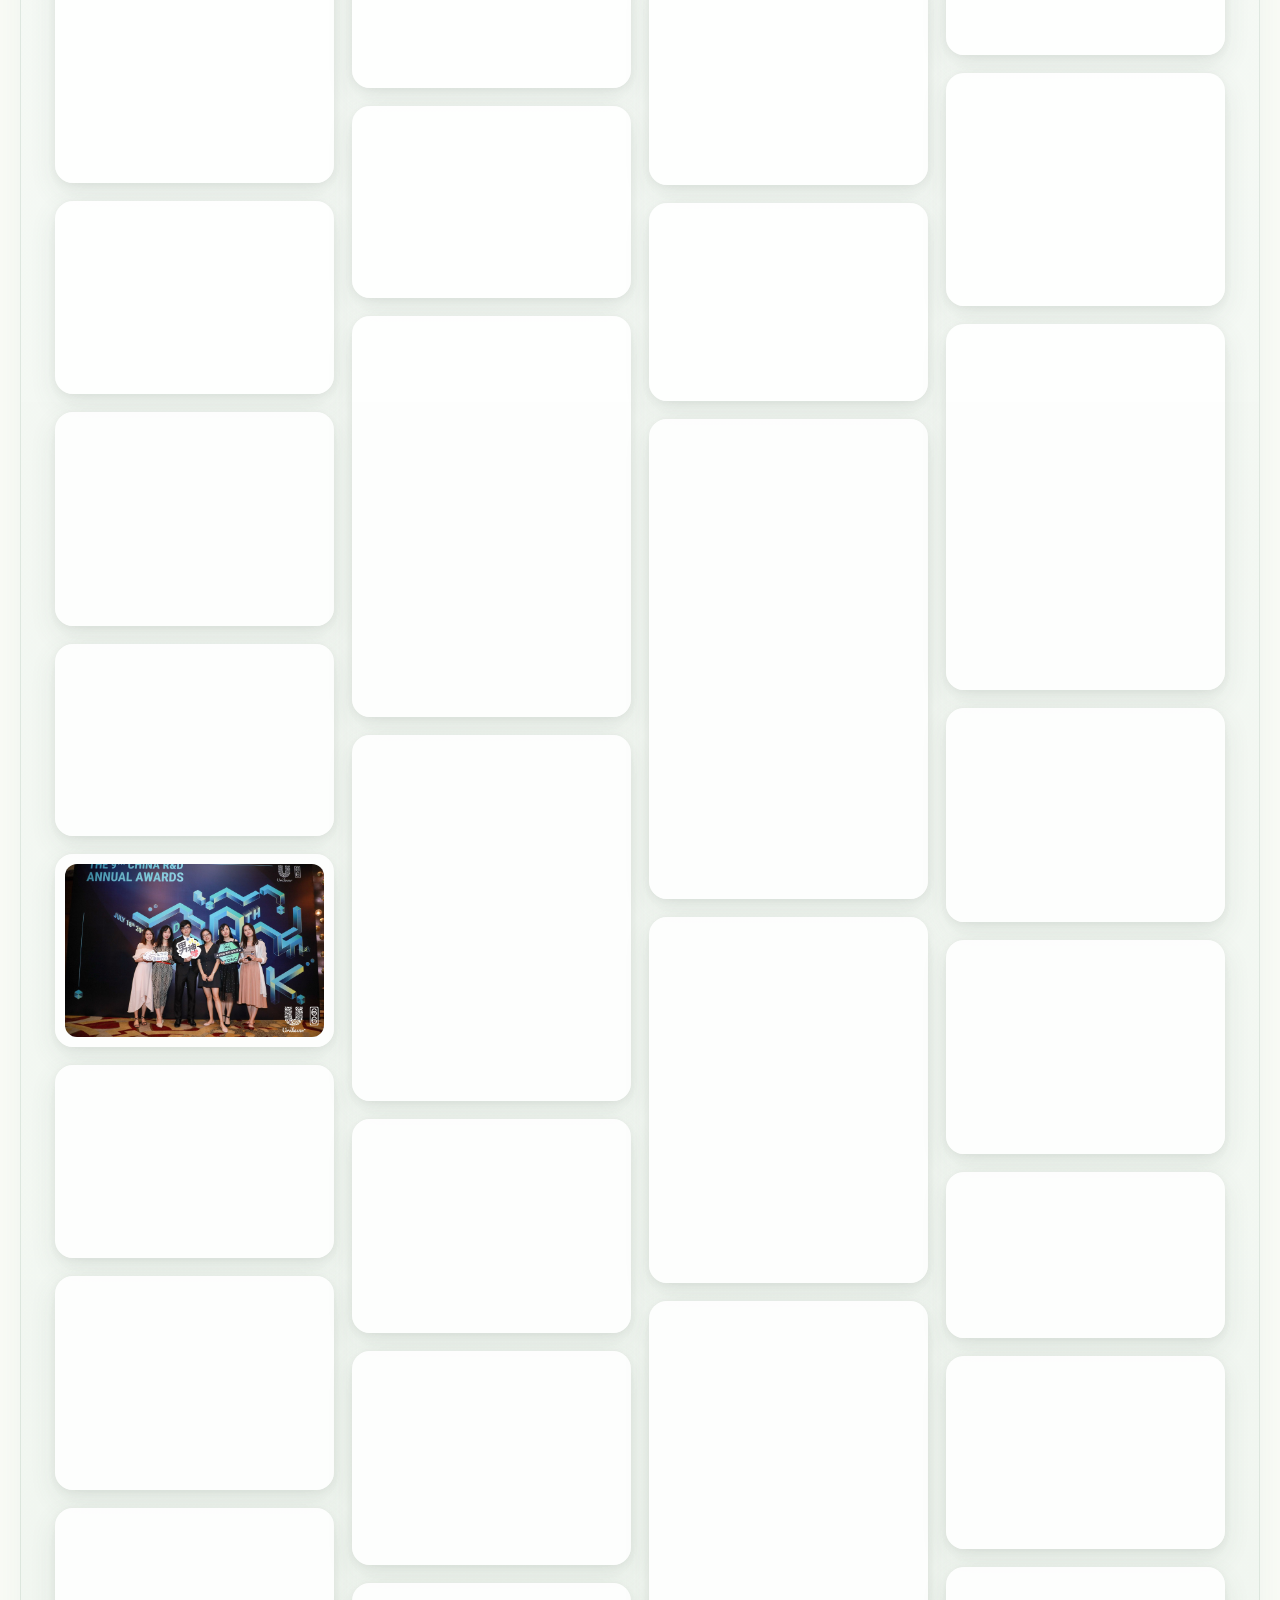
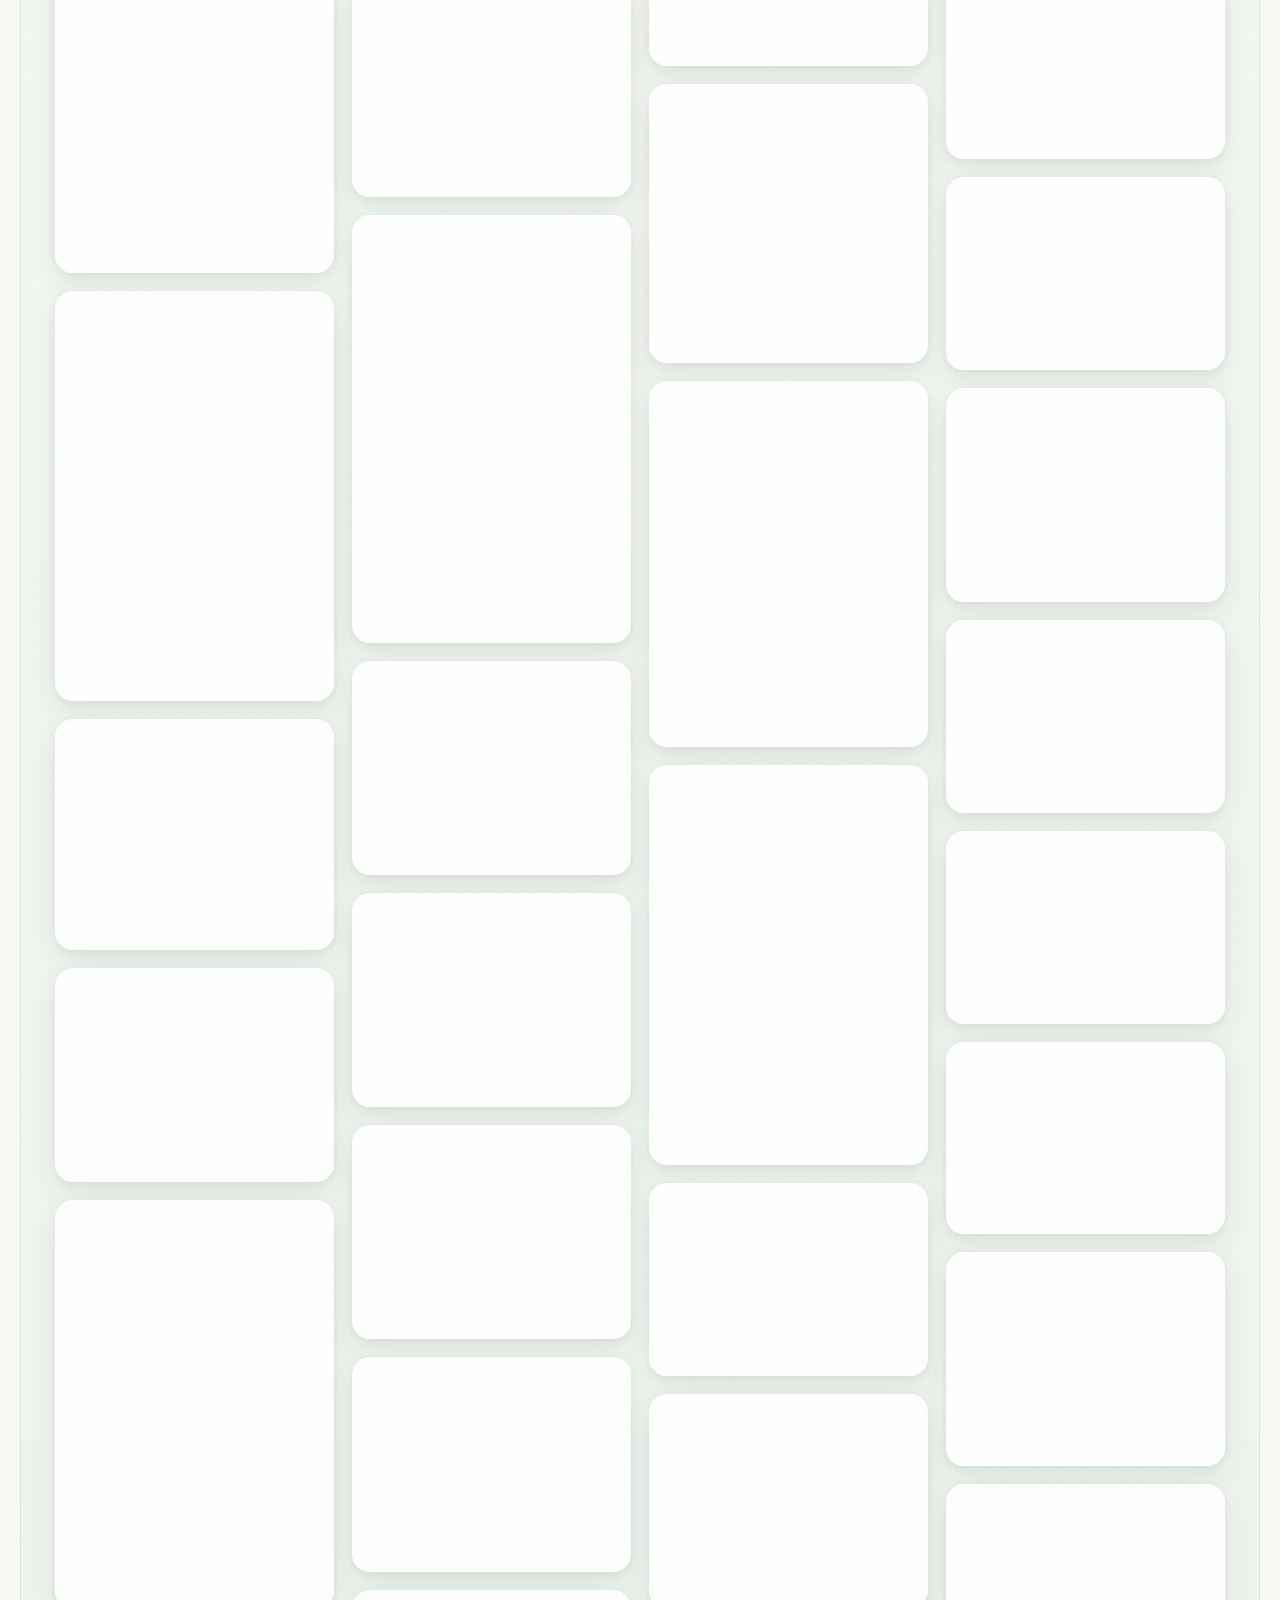
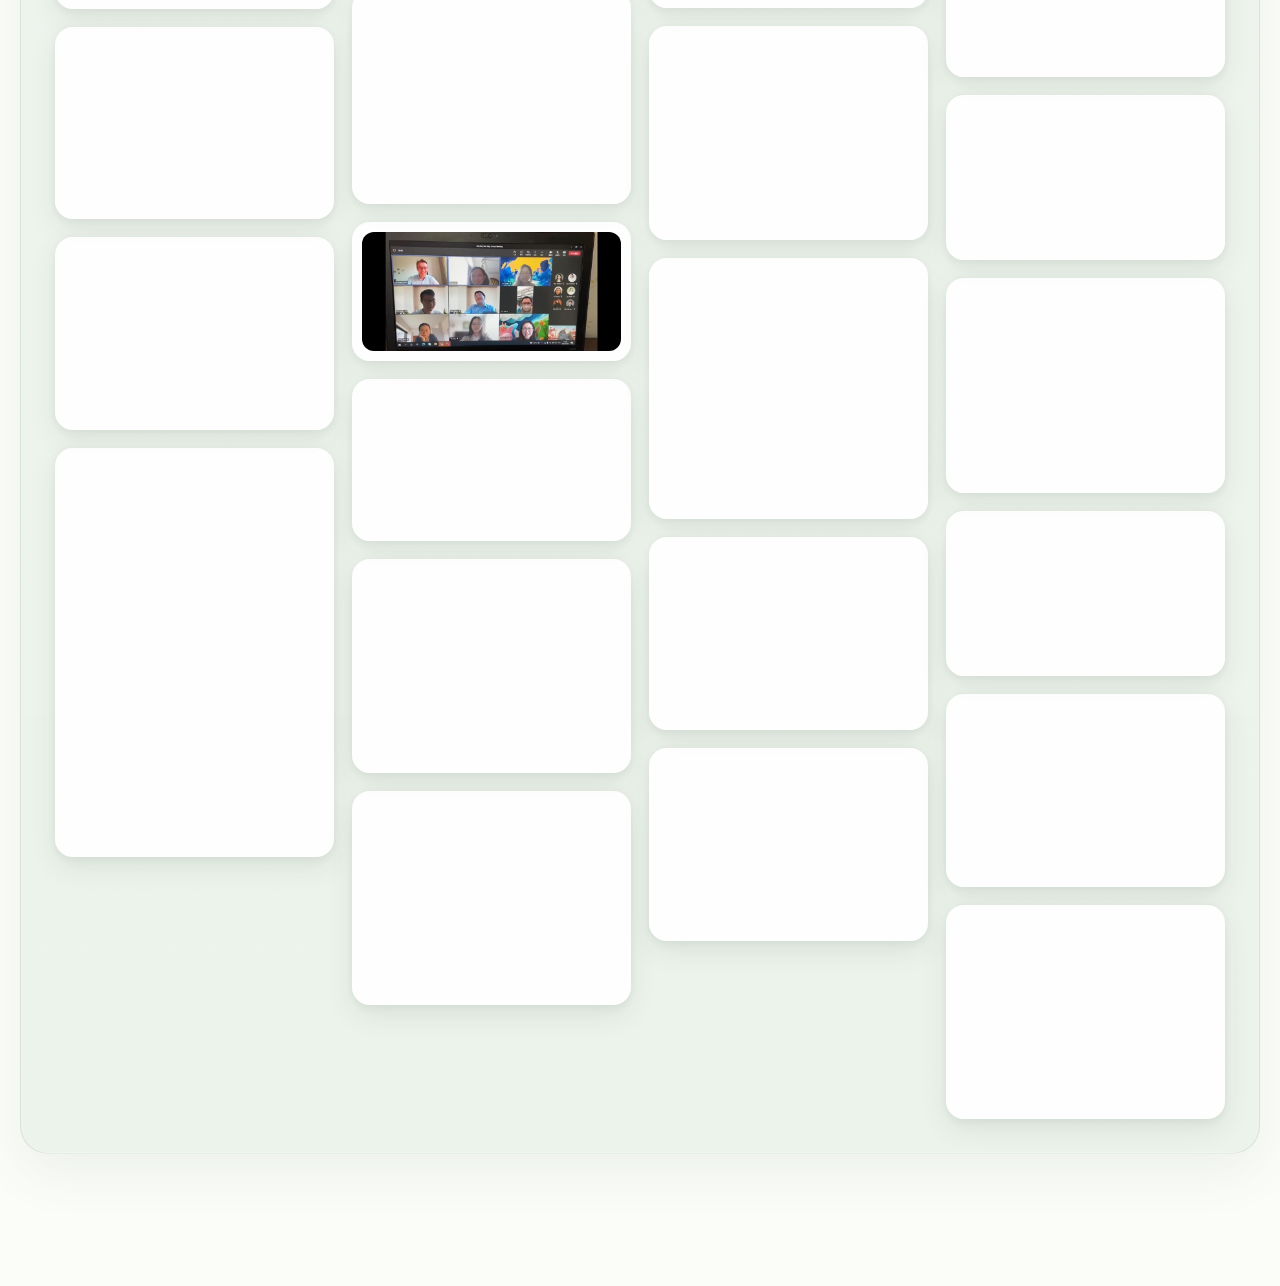
==== commit f4e6185b: "Refresh spring theme across the farewell site" ====
--- a/gallery.html
+++ b/gallery.html
@@ -24,9 +24,10 @@
             </div>
         </section>
 
-        <section class="gallery-section gallery-section-alt fade-in">
+        <section class="gallery-section gallery-section-alt fade-in" id="photoWallSection">
             <div class="section-copy">
-                <h2>更多时刻</h2>
+                <h2>与你的美好记忆</h2>
+                <p>点击任意一张照片就能放大查看</p>
             </div>
             <div class="photo-wall" id="photoWall"></div>
         </section>
--- a/css/style.css
+++ b/css/style.css
@@ -7,15 +7,238 @@
     box-sizing: border-box;
 }
 
+:root {
+    --sage-950: #33443a;
+    --sage-900: #405247;
+    --sage-800: #4d6256;
+    --sage-700: #64806d;
+    --sage-600: #7c9b85;
+    --sage-500: #97b39d;
+    --sage-300: #cfddd0;
+    --sage-200: #e4eee3;
+    --sage-100: #f0f6ef;
+    --ivory-100: #fbfdf8;
+    --ivory-200: #f4f8f1;
+    --line-soft: rgba(125, 155, 133, 0.22);
+    --shadow-soft: rgba(77, 98, 86, 0.12);
+    --shadow-strong: rgba(58, 76, 64, 0.18);
+}
+
 body {
     font-family: -apple-system, BlinkMacSystemFont, "Segoe UI", "PingFang SC", "Hiragino Sans GB", "Microsoft YaHei", sans-serif;
-    background-color: #FDF8F3;
-    color: #4A4A4A;
+    background-color: var(--ivory-100);
+    color: var(--sage-900);
     min-height: 100vh;
-    /* 纸张纹理效果 */
     background-image: 
-        radial-gradient(ellipse at 50% 0%, rgba(212, 165, 116, 0.1) 0%, transparent 60%),
-        linear-gradient(180deg, #FDF8F3 0%, #F5EDE3 100%);
+        radial-gradient(circle at 10% 16%, rgba(167, 194, 173, 0.18) 0%, transparent 22%),
+        radial-gradient(circle at 88% 10%, rgba(183, 204, 186, 0.16) 0%, transparent 24%),
+        radial-gradient(circle at 50% 100%, rgba(84, 106, 90, 0.08) 0%, transparent 34%),
+        linear-gradient(180deg, #fcfefb 0%, #f1f7ef 54%, #e6efe3 100%);
+    background-attachment: fixed;
+}
+
+body::before,
+body::after {
+    content: "";
+    position: fixed;
+    inset: auto;
+    pointer-events: none;
+    z-index: 0;
+}
+
+body::before {
+    top: 32px;
+    left: 18px;
+    width: 180px;
+    height: 180px;
+    background:
+        radial-gradient(ellipse at 34% 60%, rgba(192, 214, 194, 0.34) 0 22px, transparent 23px),
+        radial-gradient(ellipse at 52% 34%, rgba(170, 196, 174, 0.28) 0 28px, transparent 29px),
+        radial-gradient(ellipse at 72% 58%, rgba(138, 167, 145, 0.18) 0 22px, transparent 23px),
+        radial-gradient(circle at 52% 52%, rgba(255, 255, 255, 0.48) 0 8px, transparent 9px);
+    opacity: 0.82;
+    transform: rotate(-16deg);
+}
+
+body::after {
+    right: 22px;
+    bottom: 28px;
+    width: 220px;
+    height: 220px;
+    background:
+        radial-gradient(ellipse at 28% 62%, rgba(203, 222, 205, 0.28) 0 24px, transparent 25px),
+        radial-gradient(ellipse at 54% 34%, rgba(175, 199, 180, 0.24) 0 34px, transparent 35px),
+        radial-gradient(ellipse at 74% 56%, rgba(140, 170, 147, 0.16) 0 24px, transparent 25px),
+        radial-gradient(circle at 52% 50%, rgba(255, 255, 255, 0.42) 0 10px, transparent 11px);
+    opacity: 0.76;
+    transform: rotate(18deg);
+}
+
+body > * {
+    position: relative;
+    z-index: 1;
+}
+
+.home-page {
+    background-image:
+        radial-gradient(circle at 14% 16%, rgba(176, 202, 182, 0.24) 0%, transparent 20%),
+        radial-gradient(circle at 86% 14%, rgba(142, 171, 150, 0.18) 0%, transparent 22%),
+        radial-gradient(circle at 52% 84%, rgba(86, 107, 90, 0.1) 0%, transparent 30%),
+        linear-gradient(180deg, #FAFDF8 0%, #EEF5EC 48%, #DFE9DE 100%);
+}
+
+.home-page::before {
+    top: 18px;
+    left: 12px;
+    width: 240px;
+    height: 240px;
+    background:
+        radial-gradient(ellipse at 34% 58%, rgba(190, 214, 192, 0.52) 0 26px, transparent 27px),
+        radial-gradient(ellipse at 52% 34%, rgba(165, 194, 171, 0.46) 0 32px, transparent 33px),
+        radial-gradient(ellipse at 70% 56%, rgba(143, 172, 150, 0.34) 0 28px, transparent 29px),
+        radial-gradient(circle at 52% 52%, rgba(255, 255, 255, 0.52) 0 10px, transparent 11px);
+    filter: blur(0.2px);
+    transform: rotate(-14deg);
+}
+
+.home-page::after {
+    right: 20px;
+    bottom: 24px;
+    width: 280px;
+    height: 280px;
+    background:
+        radial-gradient(ellipse at 30% 58%, rgba(197, 220, 198, 0.46) 0 34px, transparent 35px),
+        radial-gradient(ellipse at 54% 34%, rgba(172, 199, 178, 0.38) 0 42px, transparent 43px),
+        radial-gradient(ellipse at 74% 56%, rgba(140, 169, 147, 0.28) 0 34px, transparent 35px),
+        radial-gradient(circle at 52% 50%, rgba(255, 255, 255, 0.46) 0 12px, transparent 13px);
+    filter: blur(0.2px);
+    transform: rotate(20deg);
+}
+
+.home-blooms {
+    position: fixed;
+    inset: 0;
+    pointer-events: none;
+    z-index: 0;
+}
+
+.bloom {
+    position: absolute;
+    border-radius: 50%;
+    opacity: 0.74;
+    filter: drop-shadow(0 12px 24px rgba(133, 105, 83, 0.1));
+}
+
+.bloom::before,
+.bloom::after {
+    content: "";
+    position: absolute;
+    border-radius: 999px;
+}
+
+.bloom-a {
+    top: 76px;
+    left: 58px;
+    width: 168px;
+    height: 168px;
+    background:
+        radial-gradient(circle at 50% 50%, rgba(251, 255, 249, 0.92) 0 12px, transparent 13px),
+        radial-gradient(circle at 34% 34%, rgba(238, 244, 235, 0.86) 0 18px, transparent 19px),
+        radial-gradient(circle at 68% 34%, rgba(233, 241, 229, 0.86) 0 18px, transparent 19px),
+        radial-gradient(circle at 74% 62%, rgba(225, 236, 221, 0.8) 0 18px, transparent 19px),
+        radial-gradient(circle at 28% 68%, rgba(239, 245, 235, 0.82) 0 18px, transparent 19px);
+}
+
+.bloom-a::before {
+    inset: 10px 28px 56px 28px;
+    background:
+        linear-gradient(135deg, rgba(162, 196, 169, 0.56) 0%, rgba(122, 159, 129, 0.22) 100%);
+    transform: rotate(-32deg);
+}
+
+.bloom-a::after {
+    inset: 64px 18px 12px 62px;
+    background:
+        linear-gradient(135deg, rgba(143, 178, 151, 0.46) 0%, rgba(96, 132, 105, 0.16) 100%);
+    transform: rotate(34deg);
+}
+
+.bloom-b {
+    right: 86px;
+    top: 122px;
+    width: 124px;
+    height: 124px;
+    opacity: 0.62;
+    background:
+        radial-gradient(circle at 50% 50%, rgba(247, 251, 245, 0.9) 0 9px, transparent 10px),
+        radial-gradient(circle at 34% 34%, rgba(228, 237, 222, 0.8) 0 14px, transparent 15px),
+        radial-gradient(circle at 68% 34%, rgba(219, 231, 214, 0.8) 0 14px, transparent 15px),
+        radial-gradient(circle at 72% 64%, rgba(210, 225, 205, 0.76) 0 14px, transparent 15px),
+        radial-gradient(circle at 28% 68%, rgba(233, 242, 229, 0.82) 0 14px, transparent 15px);
+}
+
+.bloom-b::before {
+    inset: 12px 24px 40px 24px;
+    background: linear-gradient(135deg, rgba(164, 197, 169, 0.44) 0%, rgba(111, 144, 117, 0.14) 100%);
+    transform: rotate(-28deg);
+}
+
+.bloom-b::after {
+    inset: 46px 14px 10px 48px;
+    background: linear-gradient(135deg, rgba(151, 183, 157, 0.34) 0%, rgba(101, 132, 106, 0.12) 100%);
+    transform: rotate(34deg);
+}
+
+.bloom-c {
+    left: 112px;
+    bottom: 92px;
+    width: 104px;
+    height: 104px;
+    opacity: 0.5;
+    background:
+        radial-gradient(circle at 50% 50%, rgba(248, 252, 246, 0.88) 0 8px, transparent 9px),
+        radial-gradient(circle at 34% 34%, rgba(228, 238, 223, 0.78) 0 12px, transparent 13px),
+        radial-gradient(circle at 68% 34%, rgba(223, 234, 218, 0.78) 0 12px, transparent 13px),
+        radial-gradient(circle at 72% 64%, rgba(212, 227, 207, 0.7) 0 12px, transparent 13px),
+        radial-gradient(circle at 28% 68%, rgba(236, 243, 232, 0.76) 0 12px, transparent 13px);
+}
+
+.bloom-c::before {
+    inset: 10px 18px 34px 18px;
+    background: linear-gradient(135deg, rgba(165, 198, 171, 0.42) 0%, rgba(112, 144, 118, 0.14) 100%);
+    transform: rotate(-30deg);
+}
+
+.bloom-c::after {
+    inset: 38px 10px 8px 40px;
+    background: linear-gradient(135deg, rgba(146, 177, 152, 0.28) 0%, rgba(100, 129, 105, 0.1) 100%);
+    transform: rotate(28deg);
+}
+
+.bloom-d {
+    right: 124px;
+    bottom: 68px;
+    width: 184px;
+    height: 184px;
+    opacity: 0.48;
+    background:
+        radial-gradient(circle at 50% 50%, rgba(248, 252, 246, 0.92) 0 12px, transparent 13px),
+        radial-gradient(circle at 34% 34%, rgba(232, 239, 227, 0.82) 0 18px, transparent 19px),
+        radial-gradient(circle at 68% 34%, rgba(225, 235, 220, 0.82) 0 18px, transparent 19px),
+        radial-gradient(circle at 74% 62%, rgba(214, 227, 209, 0.76) 0 18px, transparent 19px),
+        radial-gradient(circle at 28% 68%, rgba(236, 244, 232, 0.8) 0 18px, transparent 19px);
+}
+
+.bloom-d::before {
+    inset: 14px 30px 62px 30px;
+    background: linear-gradient(135deg, rgba(164, 197, 169, 0.46) 0%, rgba(112, 146, 119, 0.16) 100%);
+    transform: rotate(-32deg);
+}
+
+.bloom-d::after {
+    inset: 70px 18px 14px 68px;
+    background: linear-gradient(135deg, rgba(145, 177, 151, 0.32) 0%, rgba(98, 128, 104, 0.12) 100%);
+    transform: rotate(34deg);
 }
 
 html {
@@ -36,48 +259,55 @@
     align-items: center;
     justify-content: center;
     min-height: 100vh;
-    padding: 40px 20px;
+    padding: 48px 20px;
 }
 
 .home-title {
-    font-size: 2.5rem;
-    color: #8B7355;
-    margin-bottom: 60px;
+    font-size: 2.8rem;
+    color: #44584a;
+    margin-bottom: 48px;
     font-weight: 300;
-    letter-spacing: 2px;
+    letter-spacing: 0.12em;
+    text-align: center;
+    text-shadow: 0 10px 30px rgba(255, 255, 255, 0.58);
 }
 
 .home-title span {
-    font-weight: 500;
-    color: #D4A574;
+    font-weight: 600;
+    color: #6d8a70;
 }
 
 /* 按钮容器 */
 .button-container {
     display: flex;
-    gap: 40px;
+    gap: 28px;
     flex-wrap: wrap;
     justify-content: center;
+    max-width: 1080px;
 }
 
 /* 书签卡片按钮 */
 .bookmark-card {
-    background: #FFFFFF;
-    border-radius: 16px;
-    padding: 40px 50px;
+    background:
+        linear-gradient(180deg, rgba(255, 255, 255, 0.88) 0%, rgba(241, 247, 240, 0.84) 100%);
+    border: 1px solid rgba(139, 168, 145, 0.22);
+    border-radius: 22px;
+    padding: 38px 34px 32px;
     box-shadow: 
-        0 4px 20px rgba(139, 115, 85, 0.1),
-        0 2px 8px rgba(0, 0, 0, 0.05);
+        0 22px 48px rgba(95, 121, 102, 0.14),
+        0 2px 10px rgba(49, 63, 53, 0.04);
     cursor: pointer;
     transition: all 0.4s ease-out;
     text-align: center;
-    min-width: 200px;
+    min-width: 230px;
+    max-width: 280px;
+    backdrop-filter: blur(14px);
 }
 
 .bookmark-card:hover {
     transform: translateY(-8px);
     box-shadow: 
-        0 12px 40px rgba(139, 115, 85, 0.2),
+        0 18px 44px rgba(95, 121, 102, 0.2),
         0 4px 12px rgba(0, 0, 0, 0.08);
 }
 
@@ -85,18 +315,20 @@
     font-size: 3rem;
     margin-bottom: 16px;
     display: block;
+    filter: drop-shadow(0 8px 18px rgba(109, 138, 112, 0.16));
 }
 
 .bookmark-title {
     font-size: 1.4rem;
-    color: #8B7355;
-    font-weight: 500;
+    color: #48604d;
+    font-weight: 600;
     margin-bottom: 8px;
 }
 
 .bookmark-desc {
-    font-size: 0.9rem;
-    color: #999;
+    font-size: 0.96rem;
+    color: #5f7363;
+    line-height: 1.8;
 }
 
 .final-section {
@@ -111,14 +343,14 @@
 }
 
 .section-intro h2 {
-    color: #8B7355;
+    color: var(--sage-800);
     font-size: 2rem;
     font-weight: 400;
     margin-bottom: 12px;
 }
 
 .section-intro p:last-child {
-    color: #756A60;
+    color: var(--sage-700);
     line-height: 1.85;
 }
 
@@ -157,7 +389,7 @@
 
 /* 抽签按钮 */
 .draw-button {
-    background: linear-gradient(135deg, #D4A574 0%, #8B7355 100%);
+    background: linear-gradient(135deg, #7f9f88 0%, #496355 100%);
     color: #FFFFFF;
     border: none;
     border-radius: 50%;
@@ -166,7 +398,7 @@
     font-size: 1.3rem;
     cursor: pointer;
     box-shadow: 
-        0 8px 30px rgba(139, 115, 85, 0.3),
+        0 10px 34px rgba(73, 99, 85, 0.3),
         0 4px 12px rgba(0, 0, 0, 0.1);
     transition: all 0.4s ease-out;
     font-family: inherit;
@@ -179,7 +411,7 @@
 .draw-button:hover {
     transform: scale(1.08);
     box-shadow: 
-        0 12px 40px rgba(139, 115, 85, 0.4),
+        0 14px 42px rgba(73, 99, 85, 0.38),
         0 6px 16px rgba(0, 0, 0, 0.12);
 }
 
@@ -197,13 +429,14 @@
 
 /* 结果卡片 */
 .result-card {
-    background: #FFFFFF;
-    border-radius: 20px;
+    background: linear-gradient(180deg, rgba(255, 255, 255, 0.94) 0%, rgba(242, 248, 241, 0.92) 100%);
+    border: 1px solid var(--line-soft);
+    border-radius: 24px;
     padding: 30px;
     max-width: 450px;
     width: 100%;
     box-shadow: 
-        0 8px 40px rgba(139, 115, 85, 0.15),
+        0 12px 40px rgba(77, 98, 86, 0.14),
         0 4px 16px rgba(0, 0, 0, 0.08);
     transform: rotateY(90deg);
     opacity: 0;
@@ -232,7 +465,7 @@
 .result-blessing {
     font-size: 1.1rem;
     line-height: 1.8;
-    color: #4A4A4A;
+    color: var(--sage-900);
     margin-bottom: 20px;
     min-height: 60px;
     white-space: pre-line;
@@ -240,12 +473,13 @@
 
 /* 日签 */
 .daily-quote {
-    background: linear-gradient(135deg, rgba(212, 165, 116, 0.15) 0%, rgba(139, 115, 85, 0.1) 100%);
+    background: linear-gradient(135deg, rgba(151, 179, 157, 0.2) 0%, rgba(99, 127, 106, 0.12) 100%);
+    border: 1px solid rgba(125, 155, 133, 0.16);
     border-radius: 12px;
     padding: 16px 20px;
     font-size: 0.95rem;
-    color: #8B7355;
-    font-style: italic;
+    color: var(--sage-800);
+    font-style: normal;
     opacity: 0;
     transition: opacity 0.8s ease-out;
 }
@@ -264,9 +498,9 @@
 }
 
 .action-btn {
-    background: transparent;
-    border: 2px solid #D4A574;
-    color: #8B7355;
+    background: rgba(255, 255, 255, 0.6);
+    border: 1px solid rgba(125, 155, 133, 0.3);
+    color: var(--sage-800);
     padding: 12px 28px;
     border-radius: 30px;
     font-size: 1rem;
@@ -276,7 +510,7 @@
 }
 
 .action-btn:hover {
-    background: #D4A574;
+    background: var(--sage-700);
     color: #FFFFFF;
 }
 
@@ -296,7 +530,7 @@
 
 .memories-title {
     font-size: 2.2rem;
-    color: #8B7355;
+    color: var(--sage-800);
     font-weight: 400;
     margin-bottom: 10px;
     letter-spacing: 2px;
@@ -304,20 +538,20 @@
 
 .memories-subtitle {
     font-size: 1rem;
-    color: #999;
+    color: var(--sage-700);
 }
 
 /* 返回按钮 */
 .back-link {
     display: inline-block;
     margin-bottom: 30px;
-    color: #8B7355;
+    color: var(--sage-800);
     font-size: 0.95rem;
     transition: color 0.3s ease-out;
 }
 
 .back-link:hover {
-    color: #D4A574;
+    color: var(--sage-600);
 }
 
 .back-link::before {
@@ -333,11 +567,12 @@
 
 /* 记忆卡片 */
 .memory-card {
-    background: #FFFFFF;
-    border-radius: 16px;
+    background: linear-gradient(180deg, rgba(255, 255, 255, 0.94) 0%, rgba(242, 248, 241, 0.92) 100%);
+    border: 1px solid var(--line-soft);
+    border-radius: 18px;
     overflow: hidden;
     box-shadow: 
-        0 4px 20px rgba(139, 115, 85, 0.1),
+        0 10px 30px rgba(77, 98, 86, 0.1),
         0 2px 8px rgba(0, 0, 0, 0.05);
     transition: all 0.4s ease-out;
 }
@@ -345,13 +580,16 @@
 .memory-card:hover {
     transform: translateY(-6px) scale(1.02);
     box-shadow: 
-        0 12px 40px rgba(139, 115, 85, 0.2),
+        0 16px 44px rgba(77, 98, 86, 0.18),
         0 4px 12px rgba(0, 0, 0, 0.08);
 }
 
 .memory-photo {
     width: 100%;
     display: block;
+    aspect-ratio: 4 / 3;
+    object-fit: cover;
+    background: linear-gradient(135deg, #edf4eb 0%, #dbe8d9 100%);
 }
 
 .memory-content {
@@ -361,7 +599,7 @@
 .memory-blessing {
     font-size: 1rem;
     line-height: 1.7;
-    color: #4A4A4A;
+    color: var(--sage-900);
     white-space: pre-line;
 }
 
@@ -376,12 +614,12 @@
 
 .gallery-header {
     text-align: center;
-    margin-bottom: 56px;
+    margin-bottom: 40px;
 }
 
 .gallery-kicker,
 .section-label {
-    color: #B08D68;
+    color: var(--sage-600);
     letter-spacing: 0.22em;
     text-transform: uppercase;
     font-size: 0.78rem;
@@ -389,33 +627,33 @@
 }
 
 .gallery-title {
-    color: #8B7355;
-    font-size: 3rem;
+    color: var(--sage-800);
+    font-size: 2.8rem;
     font-weight: 400;
     letter-spacing: 0.08em;
-    margin-bottom: 16px;
+    margin-bottom: 0;
 }
 
 .gallery-subtitle {
     max-width: 760px;
     margin: 0 auto;
-    color: #7D7266;
+    color: var(--sage-700);
     line-height: 1.9;
     font-size: 1rem;
 }
 
 .gallery-section {
-    background: rgba(255, 255, 255, 0.7);
-    border: 1px solid rgba(212, 165, 116, 0.18);
+    background: linear-gradient(180deg, rgba(255, 255, 255, 0.82) 0%, rgba(241, 247, 240, 0.8) 100%);
+    border: 1px solid rgba(125, 155, 133, 0.18);
     border-radius: 28px;
-    box-shadow: 0 20px 50px rgba(139, 115, 85, 0.08);
+    box-shadow: 0 20px 50px rgba(77, 98, 86, 0.08);
     padding: 34px;
     margin-bottom: 32px;
 }
 
 .gallery-section-alt {
     background:
-        linear-gradient(180deg, rgba(255, 255, 255, 0.86) 0%, rgba(245, 237, 227, 0.92) 100%);
+        linear-gradient(180deg, rgba(255, 255, 255, 0.88) 0%, rgba(234, 242, 233, 0.92) 100%);
 }
 
 .section-copy {
@@ -423,14 +661,14 @@
 }
 
 .section-copy h2 {
-    color: #8B7355;
+    color: var(--sage-800);
     font-size: 1.9rem;
     font-weight: 400;
     margin-bottom: 12px;
 }
 
 .section-copy p:last-child {
-    color: #756A60;
+    color: var(--sage-700);
     line-height: 1.85;
     max-width: 760px;
 }
@@ -438,16 +676,17 @@
 .heart-panel {
     display: flex;
     justify-content: center;
-    padding: 12px 0 4px;
+    padding: 6px 0 4px;
 }
 
 .heart-grid {
     display: grid;
-    grid-template-columns: repeat(var(--heart-columns, 18), minmax(22px, 1fr));
-    grid-template-rows: repeat(var(--heart-rows, 16), minmax(22px, 1fr));
-    gap: 4px;
-    width: min(100%, 1040px);
+    grid-template-columns: repeat(var(--heart-columns, 19), minmax(0, 1fr));
+    grid-template-rows: repeat(var(--heart-rows, 14), minmax(0, 1fr));
+    gap: 6px;
+    width: min(100%, 900px);
     margin: 0 auto;
+    justify-content: center;
 }
 
 .heart-cell,
@@ -457,14 +696,14 @@
     cursor: pointer;
     position: relative;
     overflow: hidden;
-    background: #EADCCA;
+    background: #dde9dc;
 }
 
 .heart-cell {
     aspect-ratio: 1 / 1;
-    border-radius: 8px;
+    border-radius: 10px;
     box-shadow:
-        0 6px 16px rgba(139, 115, 85, 0.12),
+        0 8px 18px rgba(77, 98, 86, 0.12),
         0 2px 6px rgba(0, 0, 0, 0.04);
     transition: transform 0.35s ease, box-shadow 0.35s ease;
 }
@@ -473,7 +712,7 @@
 .photo-tile:hover {
     transform: translateY(-4px) rotate(-1deg);
     box-shadow:
-        0 16px 34px rgba(139, 115, 85, 0.2),
+        0 16px 34px rgba(77, 98, 86, 0.2),
         0 4px 14px rgba(0, 0, 0, 0.08);
 }
 
@@ -493,7 +732,7 @@
     content: "";
     position: absolute;
     inset: 0;
-    background: linear-gradient(180deg, transparent 35%, rgba(74, 74, 74, 0.16) 100%);
+    background: linear-gradient(180deg, transparent 35%, rgba(51, 68, 58, 0.18) 100%);
     opacity: 0;
     transition: opacity 0.3s ease;
 }
@@ -506,6 +745,7 @@
 .photo-wall {
     column-count: 4;
     column-gap: 18px;
+    min-height: 120px;
 }
 
 .photo-tile {
@@ -513,10 +753,10 @@
     width: 100%;
     margin-bottom: 18px;
     border-radius: 18px;
-    background: rgba(255, 255, 255, 0.88);
+    background: rgba(255, 255, 255, 0.9);
     padding: 10px;
     box-shadow:
-        0 8px 24px rgba(139, 115, 85, 0.12),
+        0 10px 26px rgba(77, 98, 86, 0.12),
         0 2px 8px rgba(0, 0, 0, 0.05);
     transition: transform 0.35s ease, box-shadow 0.35s ease;
     break-inside: avoid;
@@ -528,10 +768,34 @@
     border-radius: 12px;
 }
 
+.image-missing {
+    background: linear-gradient(135deg, #edf4eb 0%, #dbe8d9 100%);
+}
+
+.image-missing::before {
+    content: "照片加载失败";
+    position: absolute;
+    inset: 0;
+    display: grid;
+    place-items: center;
+    color: var(--sage-800);
+    font-size: 0.9rem;
+    z-index: 1;
+}
+
+.image-missing img {
+    opacity: 0;
+}
+
+.memories-sentinel {
+    width: 100%;
+    height: 1px;
+}
+
 .lightbox {
     position: fixed;
     inset: 0;
-    background: rgba(45, 33, 24, 0.88);
+    background: rgba(32, 45, 37, 0.9);
     display: none;
     align-items: center;
     justify-content: center;
@@ -557,7 +821,7 @@
 }
 
 .lightbox-caption {
-    color: #F5EDE3;
+    color: #eef5ed;
     margin-top: 16px;
     line-height: 1.7;
     font-size: 0.95rem;
@@ -567,8 +831,8 @@
 .lightbox-nav {
     position: absolute;
     border: 0;
-    color: #FFF8F0;
-    background: rgba(255, 255, 255, 0.12);
+    color: #f7fbf6;
+    background: rgba(255, 255, 255, 0.14);
     cursor: pointer;
     transition: background 0.25s ease, transform 0.25s ease;
 }
@@ -631,7 +895,21 @@
 
     .bookmark-card {
         min-width: 220px;
-        padding: 34px 34px;
+        padding: 34px 28px 28px;
+    }
+
+    .bloom-a {
+        width: 140px;
+        height: 140px;
+        left: 30px;
+        top: 70px;
+    }
+
+    .bloom-d {
+        width: 152px;
+        height: 152px;
+        right: 50px;
+        bottom: 54px;
     }
 
     .result-card {
@@ -671,7 +949,7 @@
     }
 
     .gallery-title {
-        font-size: 2.6rem;
+        font-size: 2.4rem;
     }
 
     .gallery-subtitle {
@@ -692,12 +970,12 @@
     }
 
     .heart-grid {
-        gap: 4px;
-        width: min(100%, 820px);
+        gap: 5px;
+        width: min(100%, 720px);
     }
 
     .heart-cell {
-        border-radius: 7px;
+        border-radius: 8px;
     }
 
     .photo-wall {
@@ -711,6 +989,39 @@
 }
 
 @media (max-width: 767px) {
+    .home-page::before,
+    .home-page::after {
+        opacity: 0.58;
+    }
+
+    .bloom-a {
+        width: 98px;
+        height: 98px;
+        left: 14px;
+        top: 86px;
+    }
+
+    .bloom-b {
+        width: 82px;
+        height: 82px;
+        right: 18px;
+        top: 112px;
+    }
+
+    .bloom-c {
+        width: 72px;
+        height: 72px;
+        left: 12px;
+        bottom: 86px;
+    }
+
+    .bloom-d {
+        width: 112px;
+        height: 112px;
+        right: 18px;
+        bottom: 54px;
+    }
+
     .home-title {
         font-size: 1.9rem;
         margin-bottom: 36px;
@@ -743,9 +1054,14 @@
     }
 
     .bookmark-card {
-        padding: 24px 26px;
+        padding: 24px 22px;
         min-width: 0;
         width: min(100%, 320px);
+    }
+
+    .bookmark-desc {
+        font-size: 0.94rem;
+        line-height: 1.75;
     }
 
     .draw-button {
@@ -888,14 +1204,3 @@
 .fade-in {
     animation: fadeIn 0.6s ease-out forwards;
 }
-
-/* 打字机光标效果 */
-.typing-cursor::after {
-    content: "|";
-    animation: blink 0.8s infinite;
-}
-
-@keyframes blink {
-    0%, 100% { opacity: 1; }
-    50% { opacity: 0; }
-}
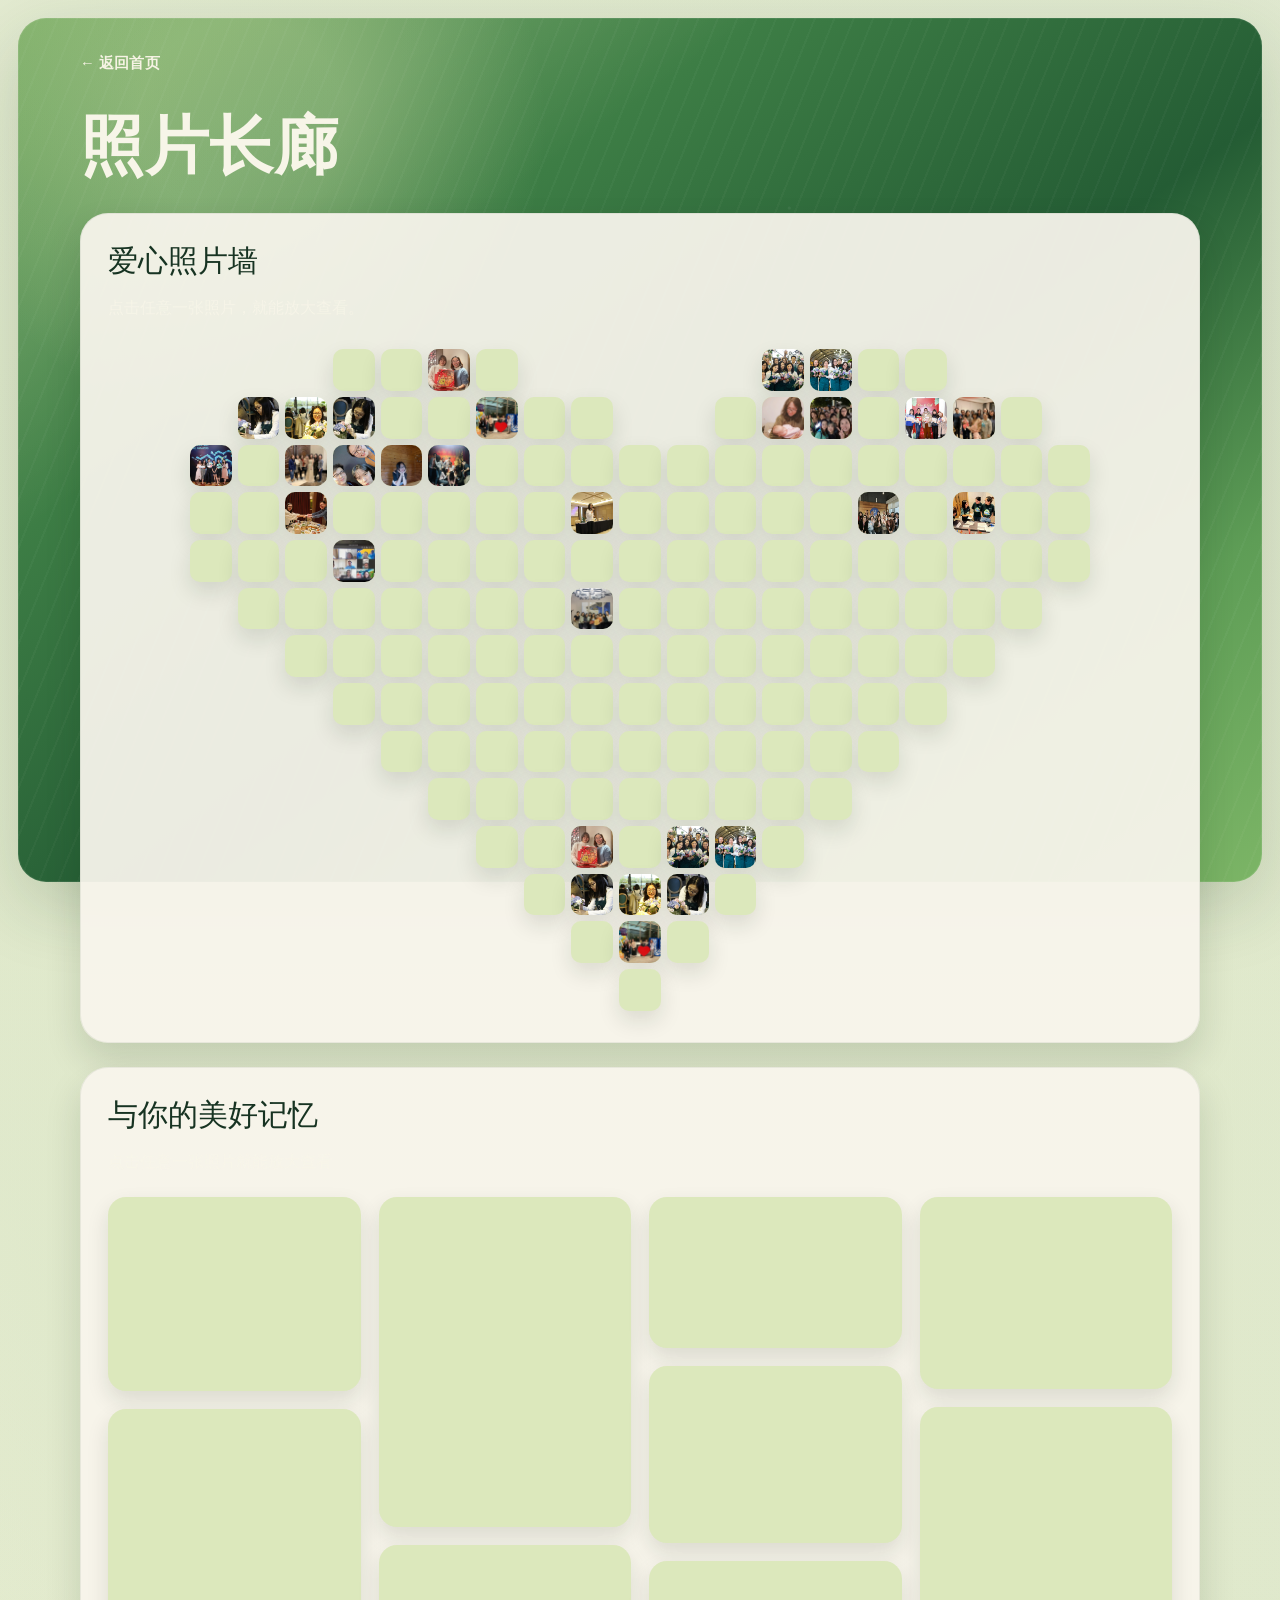
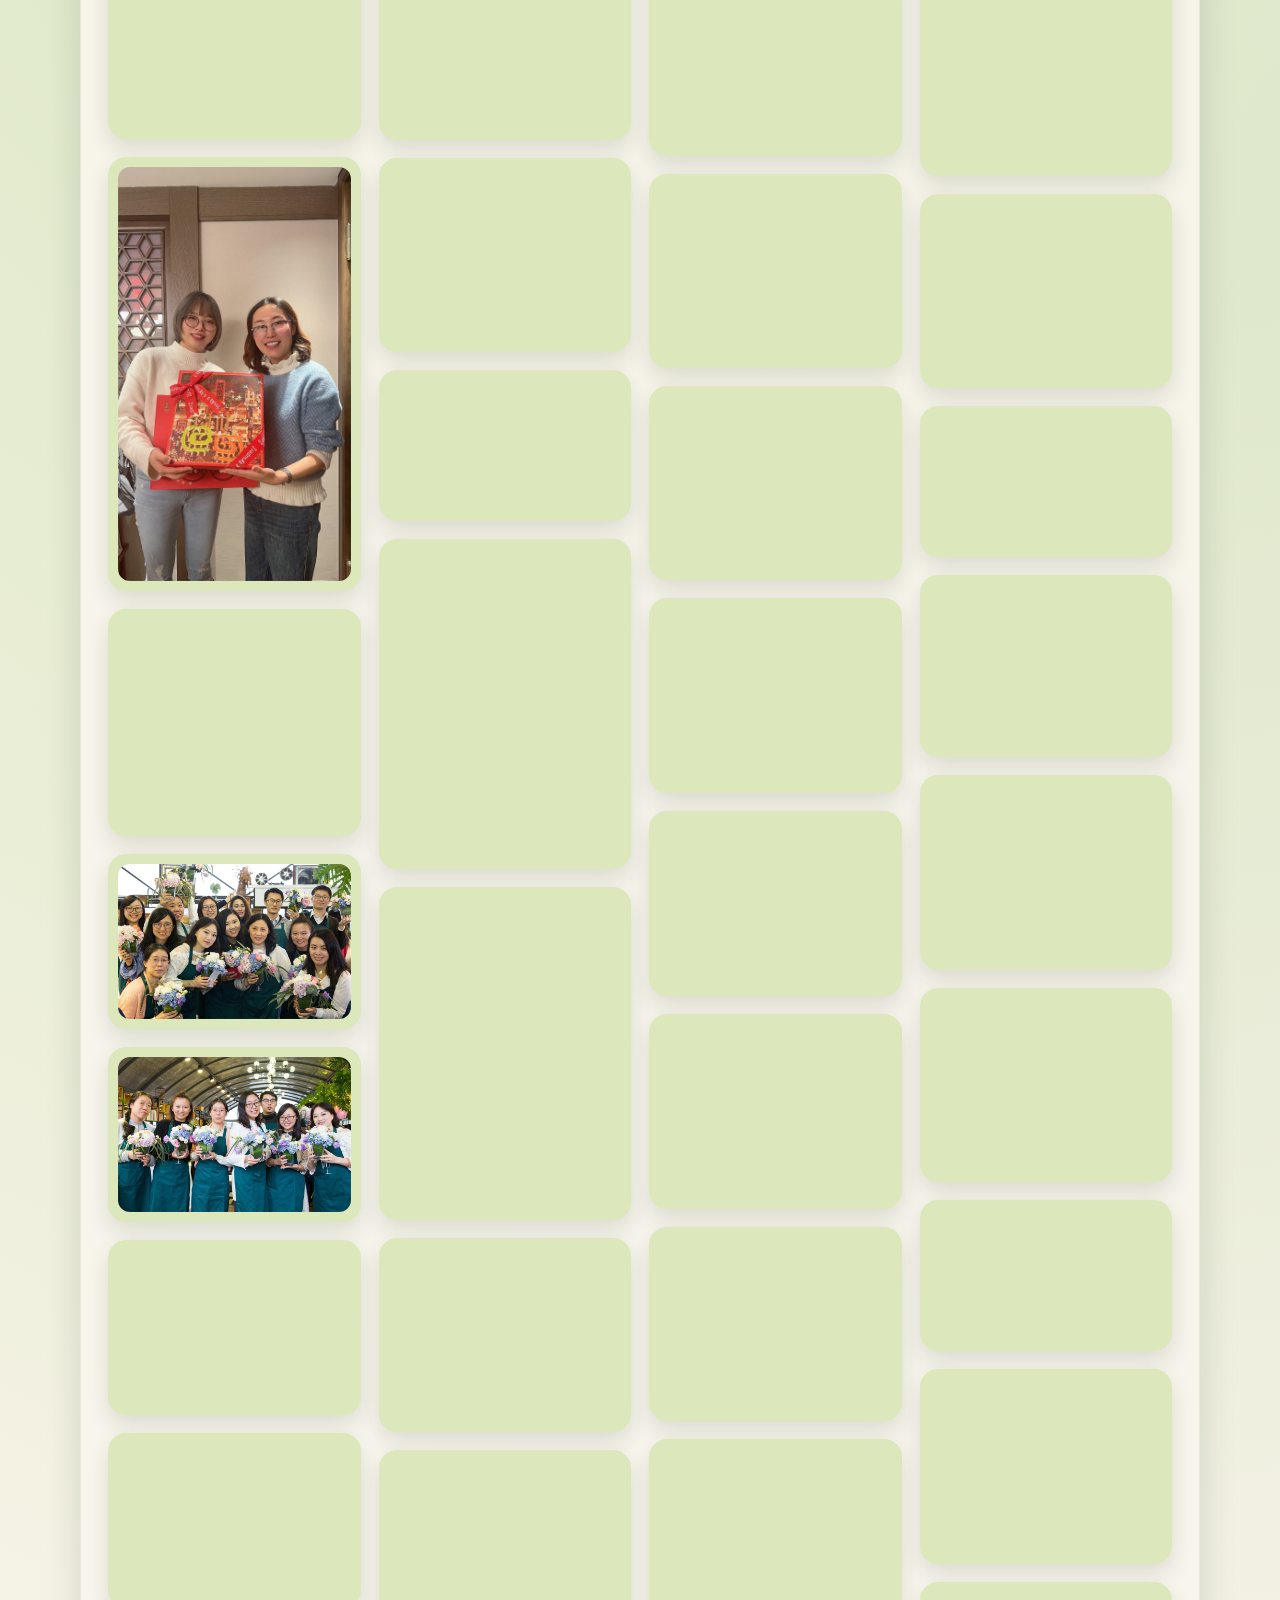
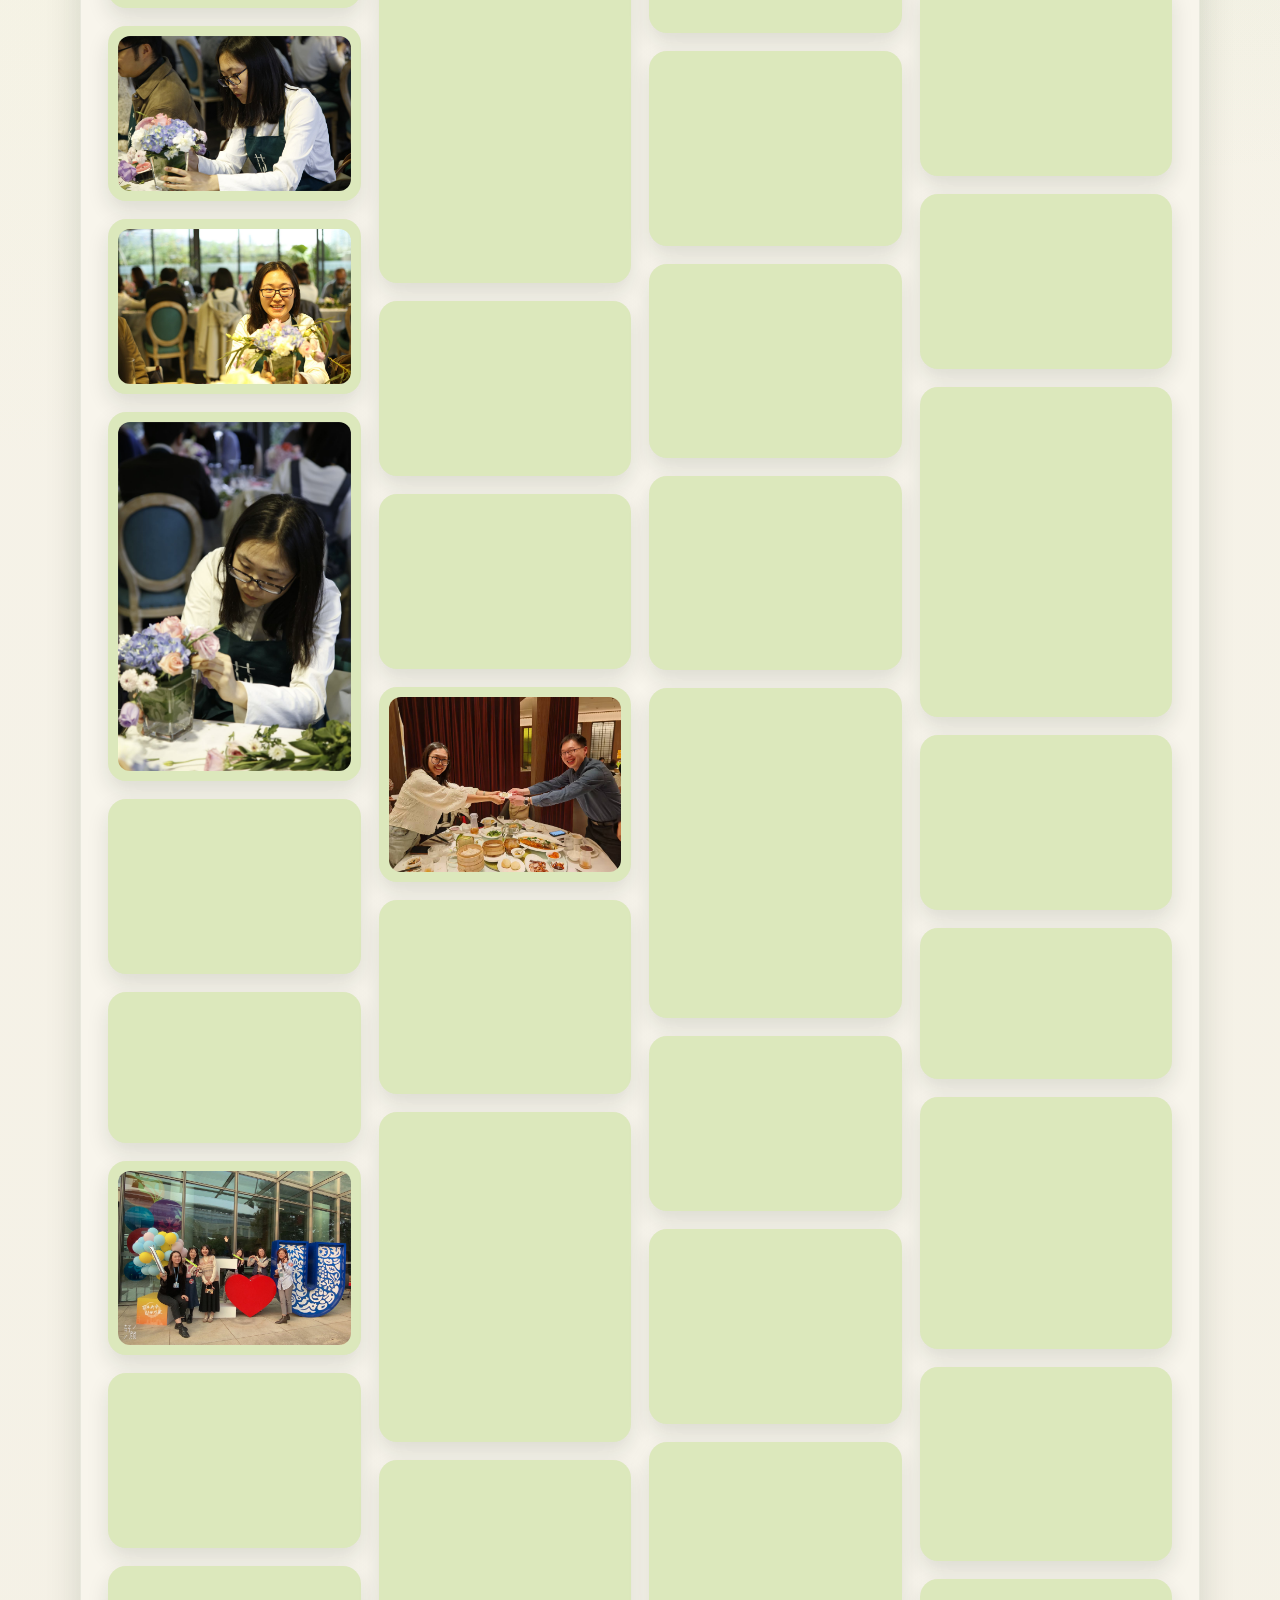
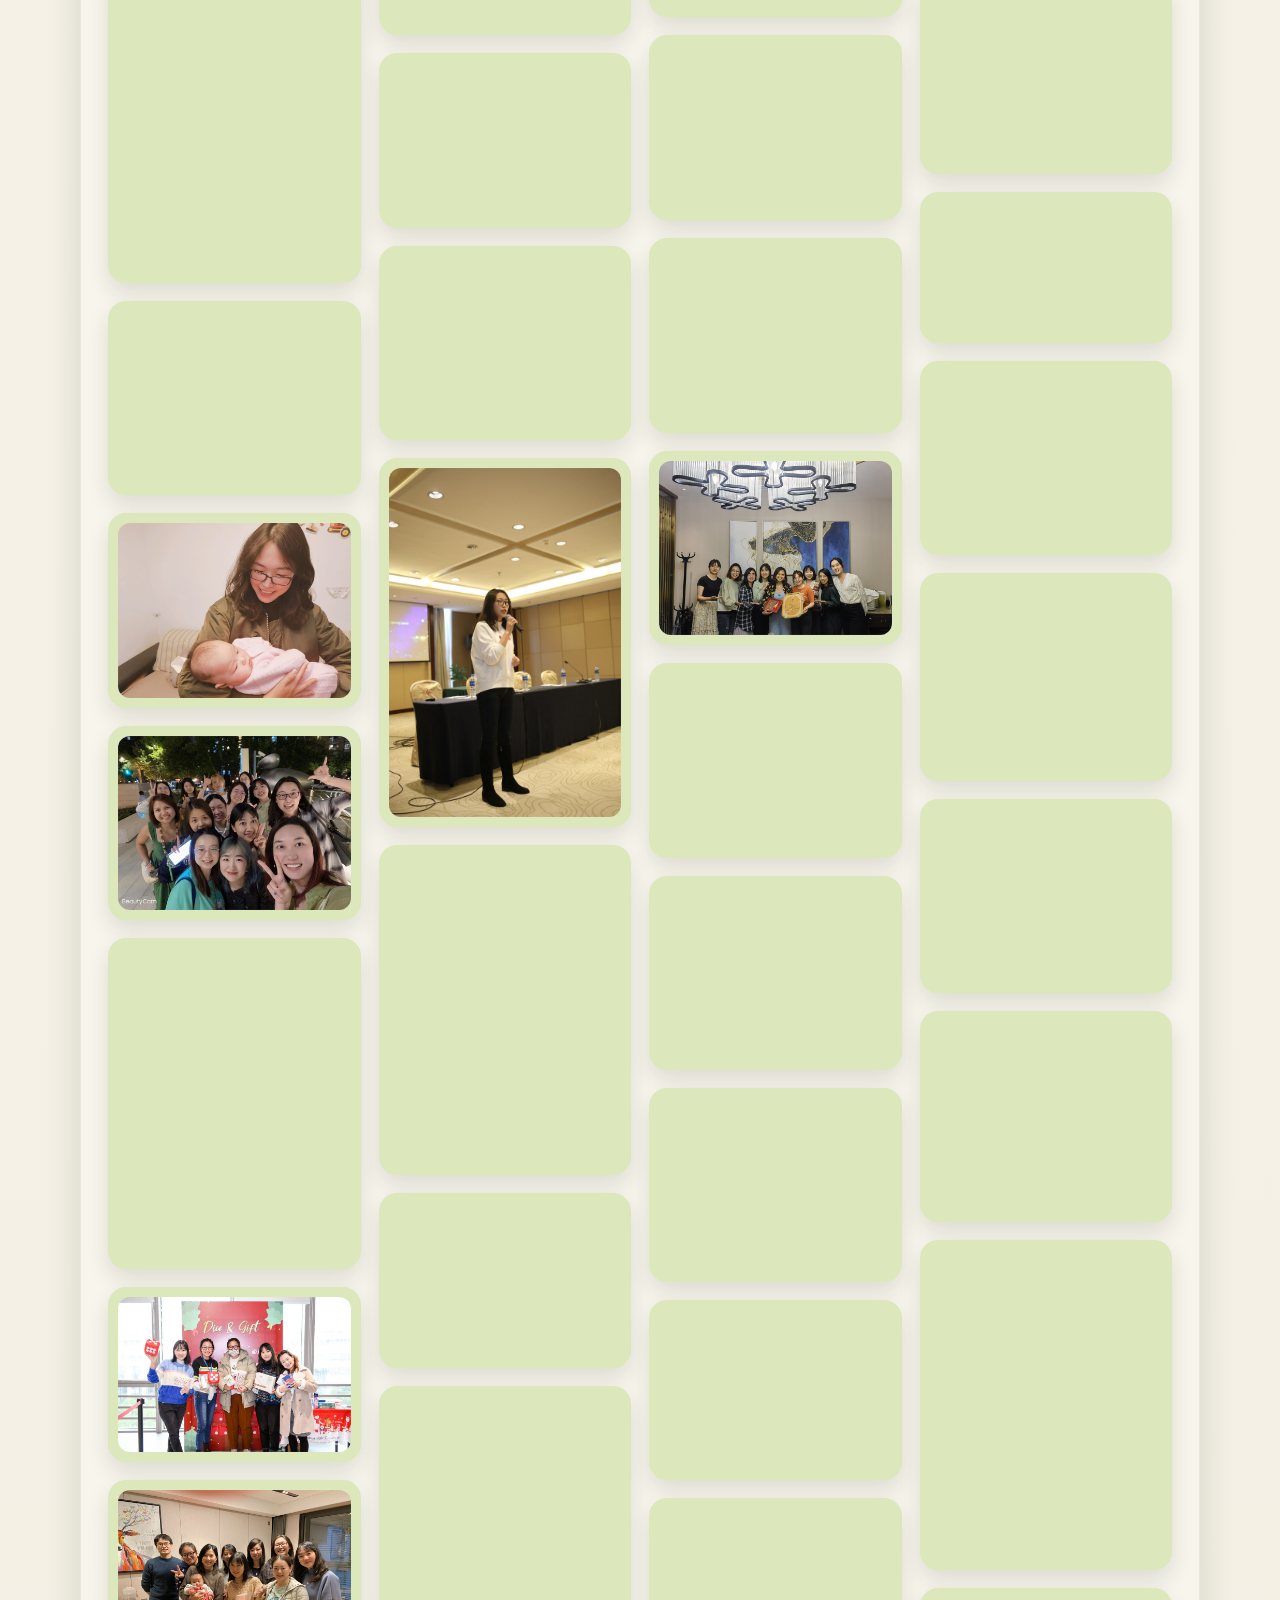
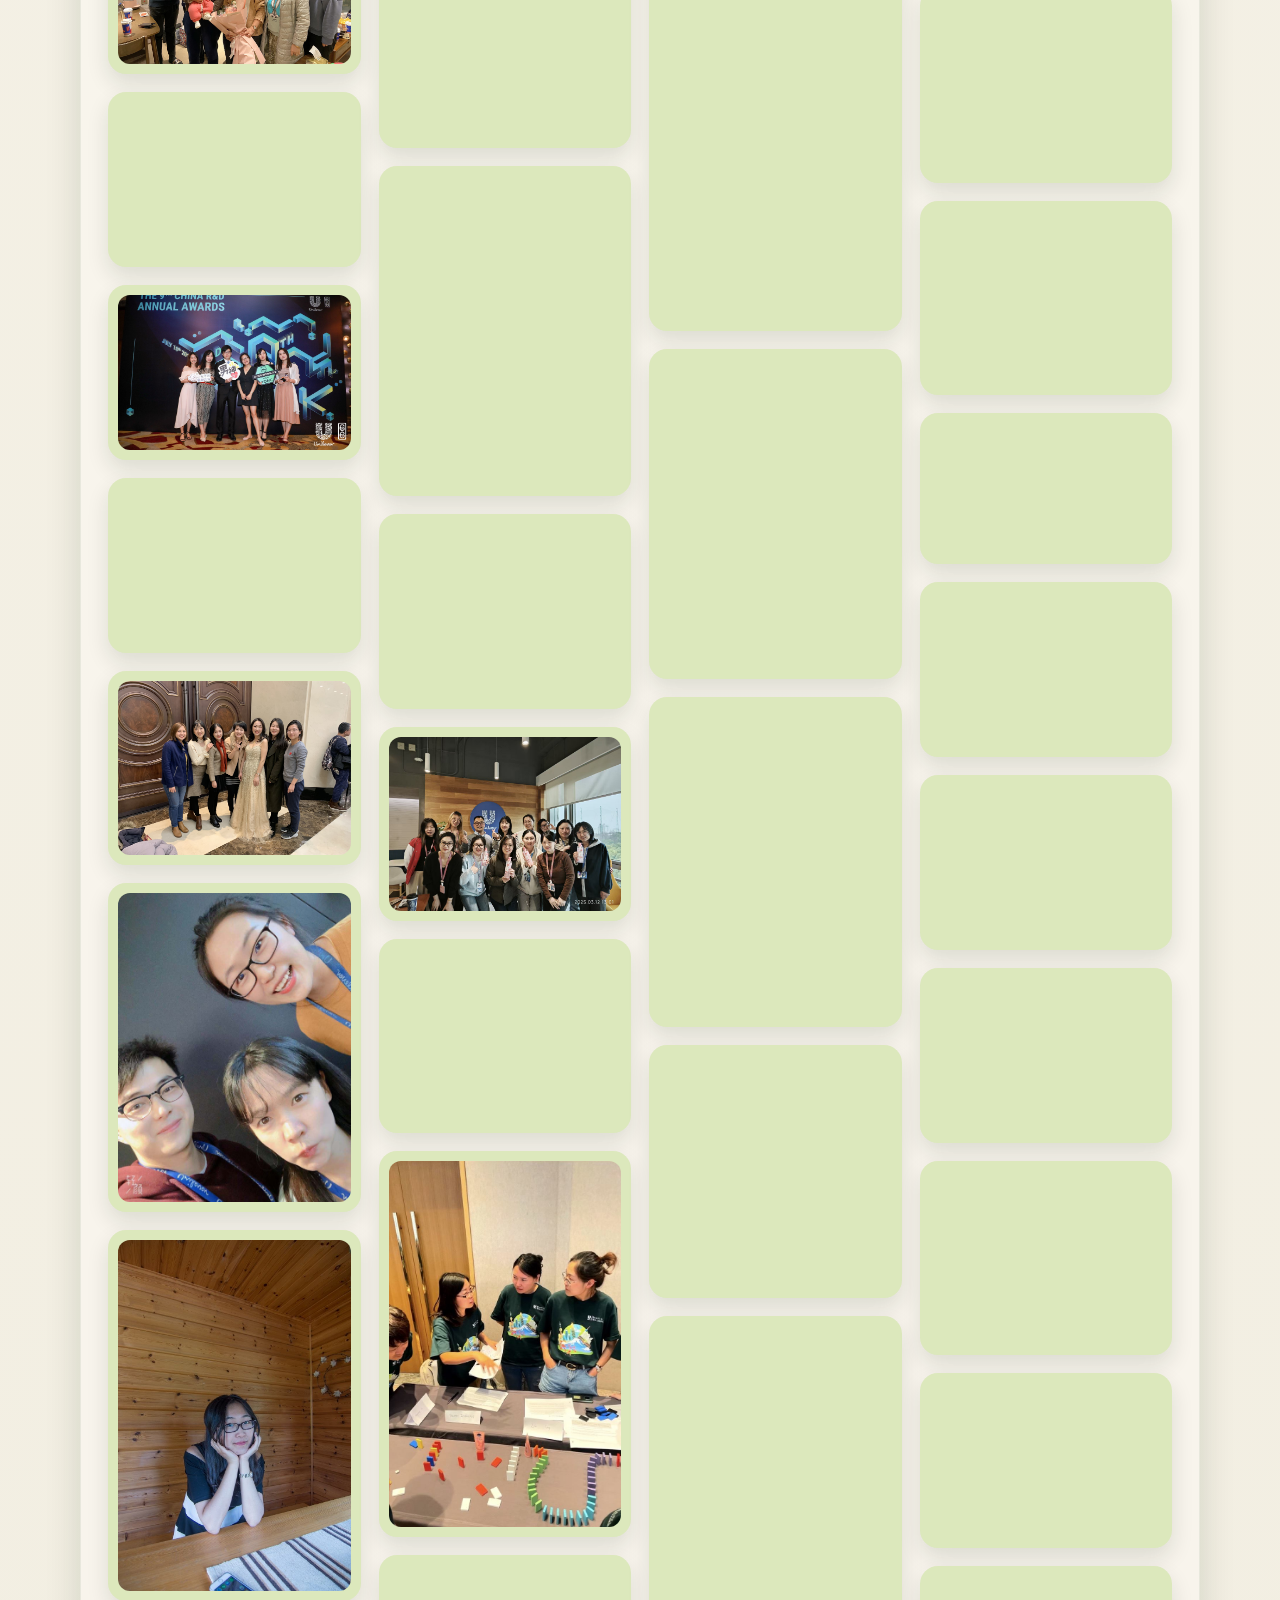
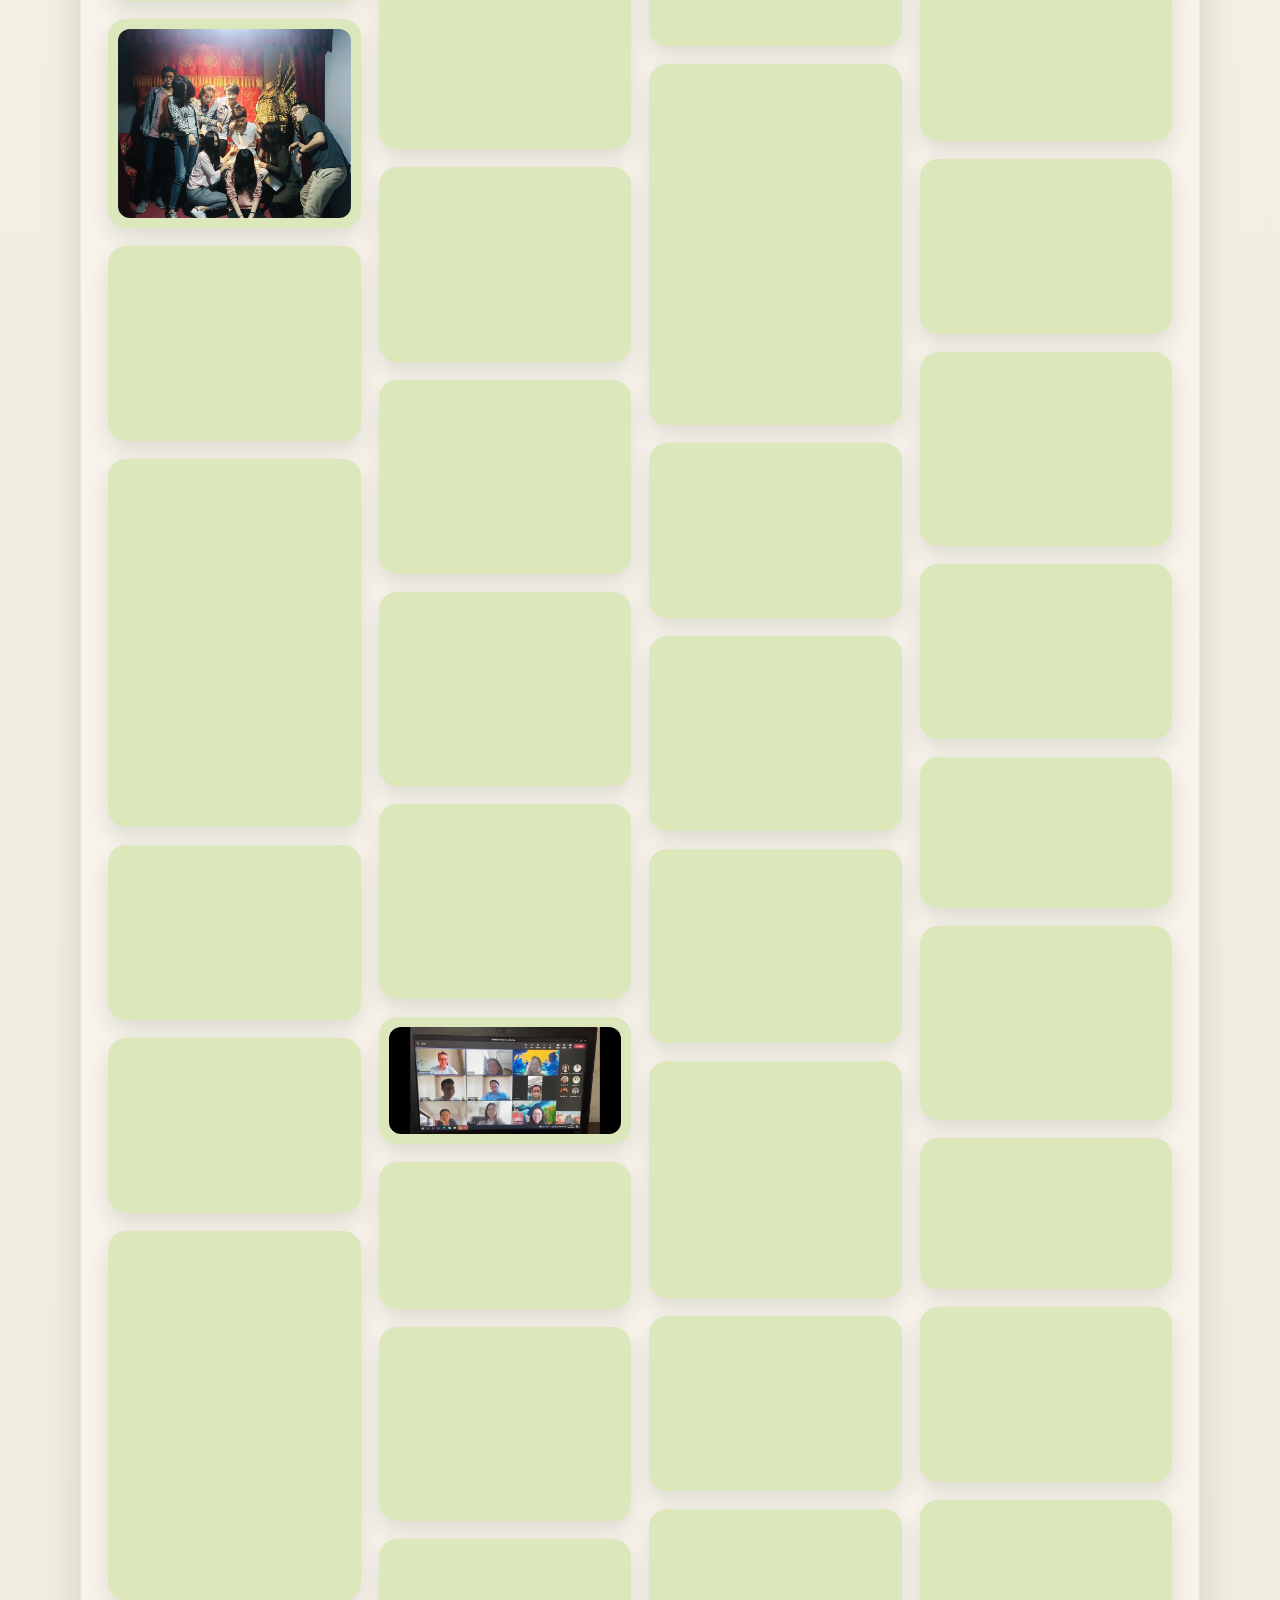
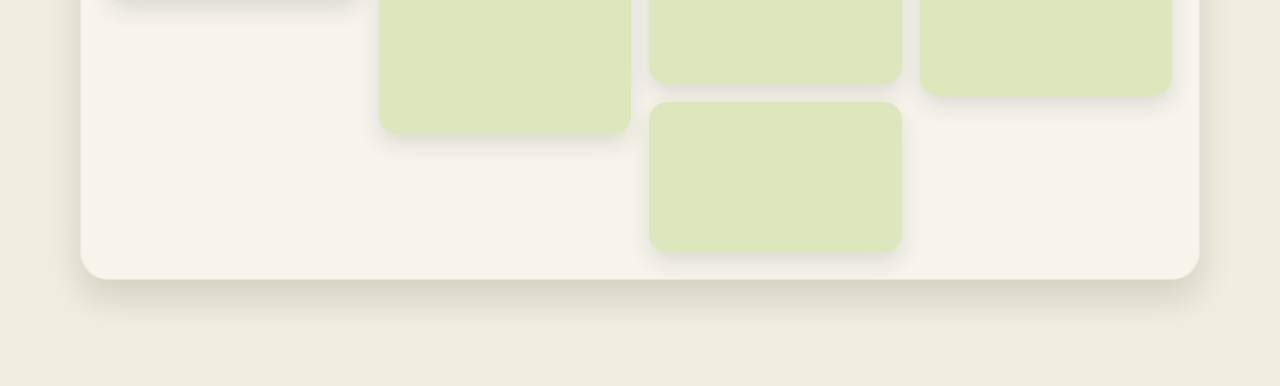
==== commit 1ac37ca6: "Refine homepage styling and labels" ====
--- a/gallery.html
+++ b/gallery.html
@@ -6,7 +6,12 @@
     <title>照片长廊 - 收藏每一个闪闪发光的瞬间</title>
     <link rel="stylesheet" href="css/style.css">
 </head>
-<body>
+<body class="page-gallery">
+    <div class="page-botanical" aria-hidden="true">
+        <span class="sprig sprig-left"></span>
+        <span class="sprig sprig-right"></span>
+        <span class="sprig sprig-bottom"></span>
+    </div>
     <div class="gallery-page">
         <a href="index.html" class="back-link">返回首页</a>
 
--- a/css/style.css
+++ b/css/style.css
@@ -8,32 +8,29 @@
 }
 
 :root {
-    --sage-950: #33443a;
-    --sage-900: #405247;
-    --sage-800: #4d6256;
-    --sage-700: #64806d;
-    --sage-600: #7c9b85;
-    --sage-500: #97b39d;
-    --sage-300: #cfddd0;
-    --sage-200: #e4eee3;
-    --sage-100: #f0f6ef;
-    --ivory-100: #fbfdf8;
-    --ivory-200: #f4f8f1;
-    --line-soft: rgba(125, 155, 133, 0.22);
-    --shadow-soft: rgba(77, 98, 86, 0.12);
-    --shadow-strong: rgba(58, 76, 64, 0.18);
+    --green-950: #173722;
+    --green-900: #214d2e;
+    --green-800: #2b6b3b;
+    --green-700: #4f975c;
+    --green-500: #84be7b;
+    --mist-100: #eef8ef;
+    --mist-200: #d9f0db;
+    --glow-yellow: #eef15d;
+    --glow-white: rgba(255, 255, 255, 0.94);
+    --line-soft: rgba(226, 248, 224, 0.18);
+    --shadow-soft: rgba(18, 45, 22, 0.2);
+    --shadow-strong: rgba(10, 28, 14, 0.34);
 }
 
 body {
-    font-family: -apple-system, BlinkMacSystemFont, "Segoe UI", "PingFang SC", "Hiragino Sans GB", "Microsoft YaHei", sans-serif;
-    background-color: var(--ivory-100);
-    color: var(--sage-900);
+    font-family: "Songti SC", "STSong", "Noto Serif SC", "Source Han Serif SC", "SimSun", serif;
+    background-color: #d8edd7;
+    color: var(--glow-white);
     min-height: 100vh;
-    background-image: 
-        radial-gradient(circle at 10% 16%, rgba(167, 194, 173, 0.18) 0%, transparent 22%),
-        radial-gradient(circle at 88% 10%, rgba(183, 204, 186, 0.16) 0%, transparent 24%),
-        radial-gradient(circle at 50% 100%, rgba(84, 106, 90, 0.08) 0%, transparent 34%),
-        linear-gradient(180deg, #fcfefb 0%, #f1f7ef 54%, #e6efe3 100%);
+    background-image:
+        linear-gradient(135deg, rgba(234, 255, 238, 0.24) 0%, rgba(234, 255, 238, 0) 34%),
+        radial-gradient(circle at 20% 18%, rgba(222, 249, 227, 0.42) 0%, transparent 18%),
+        linear-gradient(125deg, #98d291 0%, #5ea968 18%, #2d7a3c 36%, #7bc17a 54%, #bce0ba 72%, #2e7d41 100%);
     background-attachment: fixed;
 }
 
@@ -41,37 +38,33 @@
 body::after {
     content: "";
     position: fixed;
-    inset: auto;
     pointer-events: none;
     z-index: 0;
 }
 
 body::before {
-    top: 32px;
-    left: 18px;
-    width: 180px;
-    height: 180px;
-    background:
-        radial-gradient(ellipse at 34% 60%, rgba(192, 214, 194, 0.34) 0 22px, transparent 23px),
-        radial-gradient(ellipse at 52% 34%, rgba(170, 196, 174, 0.28) 0 28px, transparent 29px),
-        radial-gradient(ellipse at 72% 58%, rgba(138, 167, 145, 0.18) 0 22px, transparent 23px),
-        radial-gradient(circle at 52% 52%, rgba(255, 255, 255, 0.48) 0 8px, transparent 9px);
-    opacity: 0.82;
-    transform: rotate(-16deg);
+    inset: 18px;
+    border: 6px solid rgba(246, 255, 246, 0.76);
+    box-shadow:
+        0 0 0 1px rgba(255, 255, 255, 0.12),
+        0 24px 70px rgba(14, 34, 18, 0.18);
+    background:
+        radial-gradient(circle at 18% 16%, rgba(233, 255, 236, 0.36) 0%, transparent 18%),
+        radial-gradient(circle at 58% 32%, rgba(219, 248, 227, 0.28) 0%, transparent 16%),
+        linear-gradient(128deg, rgba(203, 235, 196, 0.96) 0%, rgba(98, 169, 93, 0.96) 18%, rgba(38, 110, 48, 0.98) 36%, rgba(122, 193, 123, 0.94) 54%, rgba(202, 231, 199, 0.92) 72%, rgba(43, 113, 56, 0.98) 100%);
+    border-radius: 18px;
+    overflow: hidden;
 }
 
 body::after {
-    right: 22px;
-    bottom: 28px;
-    width: 220px;
-    height: 220px;
-    background:
-        radial-gradient(ellipse at 28% 62%, rgba(203, 222, 205, 0.28) 0 24px, transparent 25px),
-        radial-gradient(ellipse at 54% 34%, rgba(175, 199, 180, 0.24) 0 34px, transparent 35px),
-        radial-gradient(ellipse at 74% 56%, rgba(140, 170, 147, 0.16) 0 24px, transparent 25px),
-        radial-gradient(circle at 52% 50%, rgba(255, 255, 255, 0.42) 0 10px, transparent 11px);
-    opacity: 0.76;
-    transform: rotate(18deg);
+    inset: 18px;
+    background:
+        repeating-linear-gradient(110deg, rgba(255, 255, 255, 0.08) 0 2px, transparent 2px 14px),
+        radial-gradient(circle at 20% 20%, rgba(255, 255, 255, 0.18) 0 1px, transparent 2px),
+        radial-gradient(circle at 64% 30%, rgba(255, 255, 255, 0.14) 0 1px, transparent 2px);
+    border-radius: 18px;
+    opacity: 0.34;
+    mix-blend-mode: screen;
 }
 
 body > * {
@@ -79,40 +72,123 @@
     z-index: 1;
 }
 
+.page-botanical {
+    position: fixed;
+    inset: 0;
+    pointer-events: none;
+    z-index: 0;
+}
+
+.sprig {
+    position: absolute;
+    opacity: 0.08;
+    filter: blur(1px);
+}
+
+.sprig::before,
+.sprig::after {
+    content: "";
+    position: absolute;
+}
+
+.sprig-left {
+    top: 92px;
+    left: 26px;
+    width: 176px;
+    height: 420px;
+}
+
+.sprig-left::before {
+    left: 74px;
+    top: 0;
+    width: 2px;
+    height: 100%;
+    background: linear-gradient(180deg, rgba(120, 151, 128, 0) 0%, rgba(120, 151, 128, 0.34) 18%, rgba(120, 151, 128, 0.24) 100%);
+    transform: rotate(-8deg);
+}
+
+.sprig-left::after {
+    inset: 38px 0 0 0;
+    background:
+        radial-gradient(ellipse at 56px 36px, rgba(188, 212, 191, 0.46) 0 20px, transparent 21px),
+        radial-gradient(ellipse at 102px 72px, rgba(163, 192, 170, 0.42) 0 18px, transparent 19px),
+        radial-gradient(ellipse at 42px 142px, rgba(205, 223, 205, 0.4) 0 18px, transparent 19px),
+        radial-gradient(ellipse at 116px 186px, rgba(150, 181, 158, 0.34) 0 18px, transparent 19px),
+        radial-gradient(ellipse at 52px 250px, rgba(192, 216, 196, 0.38) 0 20px, transparent 21px),
+        radial-gradient(ellipse at 108px 304px, rgba(150, 181, 158, 0.26) 0 16px, transparent 17px);
+}
+
+.sprig-right {
+    top: 116px;
+    right: 34px;
+    width: 188px;
+    height: 390px;
+}
+
+.sprig-right::before {
+    right: 78px;
+    top: 0;
+    width: 2px;
+    height: 100%;
+    background: linear-gradient(180deg, rgba(120, 151, 128, 0) 0%, rgba(120, 151, 128, 0.3) 18%, rgba(120, 151, 128, 0.2) 100%);
+    transform: rotate(10deg);
+}
+
+.sprig-right::after {
+    inset: 42px 0 0 0;
+    background:
+        radial-gradient(ellipse at 122px 32px, rgba(188, 212, 191, 0.42) 0 18px, transparent 19px),
+        radial-gradient(ellipse at 72px 86px, rgba(163, 192, 170, 0.36) 0 18px, transparent 19px),
+        radial-gradient(ellipse at 136px 146px, rgba(205, 223, 205, 0.34) 0 18px, transparent 19px),
+        radial-gradient(ellipse at 66px 214px, rgba(150, 181, 158, 0.28) 0 16px, transparent 17px),
+        radial-gradient(ellipse at 126px 278px, rgba(192, 216, 196, 0.32) 0 18px, transparent 19px);
+}
+
+.sprig-bottom {
+    left: 50%;
+    bottom: 22px;
+    width: 380px;
+    height: 116px;
+    transform: translateX(-50%);
+    opacity: 0.34;
+}
+
+.sprig-bottom::before {
+    left: 50%;
+    bottom: 0;
+    width: 240px;
+    height: 2px;
+    background: linear-gradient(90deg, rgba(120, 151, 128, 0) 0%, rgba(120, 151, 128, 0.24) 24%, rgba(120, 151, 128, 0.24) 76%, rgba(120, 151, 128, 0) 100%);
+    transform: translateX(-50%);
+}
+
+.sprig-bottom::after {
+    inset: 0;
+    background:
+        radial-gradient(ellipse at 28% 62%, rgba(193, 216, 196, 0.34) 0 16px, transparent 17px),
+        radial-gradient(ellipse at 40% 30%, rgba(167, 194, 173, 0.28) 0 14px, transparent 15px),
+        radial-gradient(ellipse at 50% 56%, rgba(221, 233, 221, 0.28) 0 16px, transparent 17px),
+        radial-gradient(ellipse at 62% 24%, rgba(150, 181, 158, 0.22) 0 14px, transparent 15px),
+        radial-gradient(ellipse at 74% 62%, rgba(193, 216, 196, 0.28) 0 16px, transparent 17px);
+}
+
 .home-page {
     background-image:
-        radial-gradient(circle at 14% 16%, rgba(176, 202, 182, 0.24) 0%, transparent 20%),
-        radial-gradient(circle at 86% 14%, rgba(142, 171, 150, 0.18) 0%, transparent 22%),
-        radial-gradient(circle at 52% 84%, rgba(86, 107, 90, 0.1) 0%, transparent 30%),
-        linear-gradient(180deg, #FAFDF8 0%, #EEF5EC 48%, #DFE9DE 100%);
+        linear-gradient(180deg, rgba(255, 255, 255, 0.04) 0%, rgba(255, 255, 255, 0.02) 100%);
 }
 
 .home-page::before {
-    top: 18px;
-    left: 12px;
-    width: 240px;
-    height: 240px;
-    background:
-        radial-gradient(ellipse at 34% 58%, rgba(190, 214, 192, 0.52) 0 26px, transparent 27px),
-        radial-gradient(ellipse at 52% 34%, rgba(165, 194, 171, 0.46) 0 32px, transparent 33px),
-        radial-gradient(ellipse at 70% 56%, rgba(143, 172, 150, 0.34) 0 28px, transparent 29px),
-        radial-gradient(circle at 52% 52%, rgba(255, 255, 255, 0.52) 0 10px, transparent 11px);
-    filter: blur(0.2px);
-    transform: rotate(-14deg);
+    background:
+        radial-gradient(circle at 18% 16%, rgba(233, 255, 236, 0.36) 0%, transparent 18%),
+        radial-gradient(circle at 58% 32%, rgba(219, 248, 227, 0.28) 0%, transparent 16%),
+        linear-gradient(128deg, rgba(203, 235, 196, 0.96) 0%, rgba(98, 169, 93, 0.96) 18%, rgba(38, 110, 48, 0.98) 36%, rgba(122, 193, 123, 0.94) 54%, rgba(202, 231, 199, 0.92) 72%, rgba(43, 113, 56, 0.98) 100%);
 }
 
 .home-page::after {
-    right: 20px;
-    bottom: 24px;
-    width: 280px;
-    height: 280px;
-    background:
-        radial-gradient(ellipse at 30% 58%, rgba(197, 220, 198, 0.46) 0 34px, transparent 35px),
-        radial-gradient(ellipse at 54% 34%, rgba(172, 199, 178, 0.38) 0 42px, transparent 43px),
-        radial-gradient(ellipse at 74% 56%, rgba(140, 169, 147, 0.28) 0 34px, transparent 35px),
-        radial-gradient(circle at 52% 50%, rgba(255, 255, 255, 0.46) 0 12px, transparent 13px);
-    filter: blur(0.2px);
-    transform: rotate(20deg);
+    background:
+        repeating-linear-gradient(110deg, rgba(255, 255, 255, 0.08) 0 2px, transparent 2px 14px),
+        radial-gradient(circle at 20% 20%, rgba(255, 255, 255, 0.18) 0 1px, transparent 2px),
+        radial-gradient(circle at 64% 30%, rgba(255, 255, 255, 0.14) 0 1px, transparent 2px);
 }
 
 .home-blooms {
@@ -125,8 +201,8 @@
 .bloom {
     position: absolute;
     border-radius: 50%;
-    opacity: 0.74;
-    filter: drop-shadow(0 12px 24px rgba(133, 105, 83, 0.1));
+    opacity: 0.82;
+    filter: blur(0);
 }
 
 .bloom::before,
@@ -259,76 +335,119 @@
     align-items: center;
     justify-content: center;
     min-height: 100vh;
-    padding: 48px 20px;
+    width: min(960px, calc(100% - 64px));
+    margin: 0 auto;
+    padding: 84px 0 64px;
+    position: relative;
+    text-align: center;
+}
+
+.home-container::before {
+    display: none;
 }
 
 .home-title {
-    font-size: 2.8rem;
-    color: #44584a;
-    margin-bottom: 48px;
-    font-weight: 300;
-    letter-spacing: 0.12em;
+    font-size: clamp(2.9rem, 5.6vw, 5.1rem);
+    color: var(--glow-white);
+    margin-bottom: 52px;
+    font-weight: 400;
+    letter-spacing: 0.08em;
     text-align: center;
-    text-shadow: 0 10px 30px rgba(255, 255, 255, 0.58);
+    text-indent: 0;
+    text-shadow:
+        0 0 20px rgba(255, 255, 255, 0.16),
+        0 0 40px rgba(238, 241, 93, 0.12);
+    position: relative;
+    max-width: none;
 }
 
 .home-title span {
-    font-weight: 600;
-    color: #6d8a70;
+    font-weight: 500;
+    color: var(--glow-yellow);
+}
+
+.home-title::before {
+    content: "春天终将来临";
+    display: block;
+    margin-bottom: 22px;
+    color: rgba(238, 241, 93, 0.86);
+    font-size: 0.86rem;
+    letter-spacing: 0.68em;
+    text-indent: 0.68em;
+    font-weight: 500;
 }
 
 /* 按钮容器 */
 .button-container {
     display: flex;
-    gap: 28px;
     flex-wrap: wrap;
     justify-content: center;
-    max-width: 1080px;
+    gap: 18px;
+    width: min(860px, 100%);
+    position: relative;
+    padding: 0;
+    background: transparent;
+    border-radius: 0;
+    box-shadow: none;
 }
 
 /* 书签卡片按钮 */
 .bookmark-card {
-    background:
-        linear-gradient(180deg, rgba(255, 255, 255, 0.88) 0%, rgba(241, 247, 240, 0.84) 100%);
-    border: 1px solid rgba(139, 168, 145, 0.22);
+    background: linear-gradient(180deg, rgba(255, 255, 255, 0.14) 0%, rgba(255, 255, 255, 0.06) 100%);
+    border: 1px solid rgba(241, 255, 232, 0.18);
     border-radius: 22px;
-    padding: 38px 34px 32px;
-    box-shadow: 
-        0 22px 48px rgba(95, 121, 102, 0.14),
-        0 2px 10px rgba(49, 63, 53, 0.04);
+    padding: 26px 22px 22px;
+    box-shadow:
+        0 16px 34px rgba(9, 28, 13, 0.22),
+        inset 0 0 0 1px rgba(255, 255, 255, 0.08);
     cursor: pointer;
     transition: all 0.4s ease-out;
     text-align: center;
-    min-width: 230px;
-    max-width: 280px;
-    backdrop-filter: blur(14px);
+    width: min(100%, 250px);
+    min-width: 220px;
+    position: relative;
+    overflow: hidden;
+    backdrop-filter: blur(6px);
 }
 
 .bookmark-card:hover {
-    transform: translateY(-8px);
-    box-shadow: 
-        0 18px 44px rgba(95, 121, 102, 0.2),
-        0 4px 12px rgba(0, 0, 0, 0.08);
+    transform: translateY(-6px) scale(1.02);
+    border-color: rgba(241, 255, 232, 0.26);
+    box-shadow:
+        0 20px 42px rgba(9, 28, 13, 0.28),
+        0 0 18px rgba(238, 241, 93, 0.08);
+}
+
+.bookmark-card::after {
+    content: "";
+    position: absolute;
+    inset: 0;
+    background: linear-gradient(135deg, rgba(255, 255, 255, 0.12) 0%, transparent 36%, rgba(238, 241, 93, 0.08) 100%);
+    pointer-events: none;
 }
 
 .bookmark-icon {
-    font-size: 3rem;
-    margin-bottom: 16px;
+    font-size: 2.6rem;
+    margin-bottom: 14px;
     display: block;
-    filter: drop-shadow(0 8px 18px rgba(109, 138, 112, 0.16));
+    opacity: 0.96;
+    text-align: center;
+    filter: drop-shadow(0 0 8px rgba(255, 255, 255, 0.14));
 }
 
 .bookmark-title {
-    font-size: 1.4rem;
-    color: #48604d;
-    font-weight: 600;
-    margin-bottom: 8px;
+    font-size: 1.38rem;
+    color: var(--glow-white);
+    font-weight: 500;
+    margin-bottom: 6px;
+    letter-spacing: 0.06em;
 }
 
 .bookmark-desc {
-    font-size: 0.96rem;
-    color: #5f7363;
-    line-height: 1.8;
+    font-size: 0.92rem;
+    color: rgba(247, 255, 245, 0.82);
+    line-height: 1.72;
+    max-width: none;
 }
 
 .final-section {
@@ -343,14 +462,14 @@
 }
 
 .section-intro h2 {
-    color: var(--sage-800);
+    color: var(--glow-white);
     font-size: 2rem;
     font-weight: 400;
     margin-bottom: 12px;
 }
 
 .section-intro p:last-child {
-    color: var(--sage-700);
+    color: rgba(247, 255, 245, 0.8);
     line-height: 1.85;
 }
 
@@ -384,12 +503,15 @@
     align-items: center;
     justify-content: center;
     min-height: 100vh;
-    padding: 40px 20px;
+    max-width: 1080px;
+    margin: 0 auto;
+    padding: 68px 20px 80px;
 }
 
 /* 抽签按钮 */
 .draw-button {
-    background: linear-gradient(135deg, #7f9f88 0%, #496355 100%);
+    background: linear-gradient(135deg, rgba(244, 255, 245, 0.2) 0%, rgba(171, 226, 161, 0.18) 100%);
+    border: 1px solid rgba(246, 255, 246, 0.18);
     color: #FFFFFF;
     border: none;
     border-radius: 50%;
@@ -398,7 +520,7 @@
     font-size: 1.3rem;
     cursor: pointer;
     box-shadow: 
-        0 10px 34px rgba(73, 99, 85, 0.3),
+        0 10px 34px rgba(10, 28, 14, 0.28),
         0 4px 12px rgba(0, 0, 0, 0.1);
     transition: all 0.4s ease-out;
     font-family: inherit;
@@ -406,17 +528,26 @@
     display: flex;
     align-items: center;
     justify-content: center;
+    position: relative;
 }
 
 .draw-button:hover {
     transform: scale(1.08);
     box-shadow: 
-        0 14px 42px rgba(73, 99, 85, 0.38),
+        0 14px 42px rgba(10, 28, 14, 0.38),
         0 6px 16px rgba(0, 0, 0, 0.12);
 }
 
 .draw-button:active {
     transform: scale(0.95);
+}
+
+.draw-button::after {
+    content: "";
+    position: absolute;
+    inset: 14px;
+    border-radius: 50%;
+    border: 1px solid rgba(255, 255, 255, 0.26);
 }
 
 /* 卡片容器 */
@@ -425,18 +556,19 @@
     display: none;
     flex-direction: column;
     align-items: center;
+    width: min(100%, 620px);
 }
 
 /* 结果卡片 */
 .result-card {
-    background: linear-gradient(180deg, rgba(255, 255, 255, 0.94) 0%, rgba(242, 248, 241, 0.92) 100%);
-    border: 1px solid var(--line-soft);
+    background: linear-gradient(180deg, rgba(243, 255, 244, 0.16) 0%, rgba(227, 255, 225, 0.1) 100%);
+    border: 1px solid rgba(246, 255, 246, 0.18);
     border-radius: 24px;
     padding: 30px;
     max-width: 450px;
     width: 100%;
     box-shadow: 
-        0 12px 40px rgba(77, 98, 86, 0.14),
+        0 12px 40px rgba(10, 28, 14, 0.24),
         0 4px 16px rgba(0, 0, 0, 0.08);
     transform: rotateY(90deg);
     opacity: 0;
@@ -465,7 +597,7 @@
 .result-blessing {
     font-size: 1.1rem;
     line-height: 1.8;
-    color: var(--sage-900);
+    color: var(--glow-white);
     margin-bottom: 20px;
     min-height: 60px;
     white-space: pre-line;
@@ -473,12 +605,12 @@
 
 /* 日签 */
 .daily-quote {
-    background: linear-gradient(135deg, rgba(151, 179, 157, 0.2) 0%, rgba(99, 127, 106, 0.12) 100%);
-    border: 1px solid rgba(125, 155, 133, 0.16);
+    background: linear-gradient(135deg, rgba(238, 241, 93, 0.92) 0%, rgba(255, 245, 137, 0.9) 100%);
+    border: 1px solid rgba(123, 118, 40, 0.14);
     border-radius: 12px;
     padding: 16px 20px;
     font-size: 0.95rem;
-    color: var(--sage-800);
+    color: #483c11;
     font-style: normal;
     opacity: 0;
     transition: opacity 0.8s ease-out;
@@ -498,9 +630,9 @@
 }
 
 .action-btn {
-    background: rgba(255, 255, 255, 0.6);
-    border: 1px solid rgba(125, 155, 133, 0.3);
-    color: var(--sage-800);
+    background: rgba(243, 255, 244, 0.12);
+    border: 1px solid rgba(246, 255, 246, 0.18);
+    color: var(--glow-white);
     padding: 12px 28px;
     border-radius: 30px;
     font-size: 1rem;
@@ -510,16 +642,16 @@
 }
 
 .action-btn:hover {
-    background: var(--sage-700);
-    color: #FFFFFF;
+    background: rgba(238, 241, 93, 0.88);
+    color: #27431f;
 }
 
 /* ==================== */
 /* 往昔记忆页面 */
 /* ==================== */
 .memories-container {
-    padding: 60px 20px;
-    max-width: 1200px;
+    padding: 68px 20px 96px;
+    max-width: 1120px;
     margin: 0 auto;
 }
 
@@ -530,7 +662,7 @@
 
 .memories-title {
     font-size: 2.2rem;
-    color: var(--sage-800);
+    color: var(--glow-white);
     font-weight: 400;
     margin-bottom: 10px;
     letter-spacing: 2px;
@@ -538,20 +670,20 @@
 
 .memories-subtitle {
     font-size: 1rem;
-    color: var(--sage-700);
+    color: rgba(247, 255, 245, 0.8);
 }
 
 /* 返回按钮 */
 .back-link {
     display: inline-block;
     margin-bottom: 30px;
-    color: var(--sage-800);
+    color: var(--glow-white);
     font-size: 0.95rem;
     transition: color 0.3s ease-out;
 }
 
 .back-link:hover {
-    color: var(--sage-600);
+    color: var(--glow-yellow);
 }
 
 .back-link::before {
@@ -561,18 +693,18 @@
 /* 卡片瀑布流 */
 .memories-grid {
     display: grid;
-    grid-template-columns: repeat(auto-fill, minmax(300px, 1fr));
-    gap: 30px;
+    grid-template-columns: repeat(auto-fill, minmax(320px, 1fr));
+    gap: 26px;
 }
 
 /* 记忆卡片 */
 .memory-card {
-    background: linear-gradient(180deg, rgba(255, 255, 255, 0.94) 0%, rgba(242, 248, 241, 0.92) 100%);
-    border: 1px solid var(--line-soft);
+    background: linear-gradient(180deg, rgba(243, 255, 244, 0.16) 0%, rgba(227, 255, 225, 0.1) 100%);
+    border: 1px solid rgba(246, 255, 246, 0.18);
     border-radius: 18px;
     overflow: hidden;
     box-shadow: 
-        0 10px 30px rgba(77, 98, 86, 0.1),
+        0 10px 30px rgba(10, 28, 14, 0.18),
         0 2px 8px rgba(0, 0, 0, 0.05);
     transition: all 0.4s ease-out;
 }
@@ -580,7 +712,7 @@
 .memory-card:hover {
     transform: translateY(-6px) scale(1.02);
     box-shadow: 
-        0 16px 44px rgba(77, 98, 86, 0.18),
+        0 16px 44px rgba(10, 28, 14, 0.28),
         0 4px 12px rgba(0, 0, 0, 0.08);
 }
 
@@ -589,17 +721,17 @@
     display: block;
     aspect-ratio: 4 / 3;
     object-fit: cover;
-    background: linear-gradient(135deg, #edf4eb 0%, #dbe8d9 100%);
+    background: linear-gradient(135deg, rgba(235, 255, 234, 0.3) 0%, rgba(161, 220, 146, 0.26) 100%);
 }
 
 .memory-content {
-    padding: 20px;
+    padding: 22px 22px 24px;
 }
 
 .memory-blessing {
     font-size: 1rem;
     line-height: 1.7;
-    color: var(--sage-900);
+    color: var(--glow-white);
     white-space: pre-line;
 }
 
@@ -607,19 +739,19 @@
 /* 照片长廊页面 */
 /* ==================== */
 .gallery-page {
-    max-width: 1280px;
+    max-width: 1120px;
     margin: 0 auto;
-    padding: 60px 20px 100px;
+    padding: 68px 20px 100px;
 }
 
 .gallery-header {
     text-align: center;
-    margin-bottom: 40px;
+    margin-bottom: 28px;
 }
 
 .gallery-kicker,
 .section-label {
-    color: var(--sage-600);
+    color: rgba(255, 248, 233, 0.76);
     letter-spacing: 0.22em;
     text-transform: uppercase;
     font-size: 0.78rem;
@@ -627,7 +759,7 @@
 }
 
 .gallery-title {
-    color: var(--sage-800);
+    color: var(--glow-white);
     font-size: 2.8rem;
     font-weight: 400;
     letter-spacing: 0.08em;
@@ -637,38 +769,38 @@
 .gallery-subtitle {
     max-width: 760px;
     margin: 0 auto;
-    color: var(--sage-700);
+    color: rgba(247, 255, 245, 0.8);
     line-height: 1.9;
     font-size: 1rem;
 }
 
 .gallery-section {
-    background: linear-gradient(180deg, rgba(255, 255, 255, 0.82) 0%, rgba(241, 247, 240, 0.8) 100%);
-    border: 1px solid rgba(125, 155, 133, 0.18);
+    background: linear-gradient(180deg, rgba(243, 255, 244, 0.14) 0%, rgba(227, 255, 225, 0.08) 100%);
+    border: 1px solid rgba(246, 255, 246, 0.16);
     border-radius: 28px;
-    box-shadow: 0 20px 50px rgba(77, 98, 86, 0.08);
-    padding: 34px;
-    margin-bottom: 32px;
+    box-shadow: 0 20px 50px rgba(10, 28, 14, 0.18);
+    padding: 28px 28px 30px;
+    margin-bottom: 24px;
 }
 
 .gallery-section-alt {
     background:
-        linear-gradient(180deg, rgba(255, 255, 255, 0.88) 0%, rgba(234, 242, 233, 0.92) 100%);
+        linear-gradient(180deg, rgba(243, 255, 244, 0.12) 0%, rgba(227, 255, 225, 0.06) 100%);
 }
 
 .section-copy {
-    margin-bottom: 28px;
+    margin-bottom: 22px;
 }
 
 .section-copy h2 {
-    color: var(--sage-800);
+    color: var(--glow-white);
     font-size: 1.9rem;
     font-weight: 400;
     margin-bottom: 12px;
 }
 
 .section-copy p:last-child {
-    color: var(--sage-700);
+    color: rgba(247, 255, 245, 0.8);
     line-height: 1.85;
     max-width: 760px;
 }
@@ -696,14 +828,14 @@
     cursor: pointer;
     position: relative;
     overflow: hidden;
-    background: #dde9dc;
+    background: rgba(232, 255, 231, 0.22);
 }
 
 .heart-cell {
     aspect-ratio: 1 / 1;
     border-radius: 10px;
     box-shadow:
-        0 8px 18px rgba(77, 98, 86, 0.12),
+        0 8px 18px rgba(10, 28, 14, 0.18),
         0 2px 6px rgba(0, 0, 0, 0.04);
     transition: transform 0.35s ease, box-shadow 0.35s ease;
 }
@@ -712,7 +844,7 @@
 .photo-tile:hover {
     transform: translateY(-4px) rotate(-1deg);
     box-shadow:
-        0 16px 34px rgba(77, 98, 86, 0.2),
+        0 16px 34px rgba(10, 28, 14, 0.28),
         0 4px 14px rgba(0, 0, 0, 0.08);
 }
 
@@ -732,7 +864,7 @@
     content: "";
     position: absolute;
     inset: 0;
-    background: linear-gradient(180deg, transparent 35%, rgba(51, 68, 58, 0.18) 100%);
+    background: linear-gradient(180deg, transparent 35%, rgba(14, 39, 18, 0.28) 100%);
     opacity: 0;
     transition: opacity 0.3s ease;
 }
@@ -753,10 +885,10 @@
     width: 100%;
     margin-bottom: 18px;
     border-radius: 18px;
-    background: rgba(255, 255, 255, 0.9);
+    background: rgba(243, 255, 244, 0.12);
     padding: 10px;
     box-shadow:
-        0 10px 26px rgba(77, 98, 86, 0.12),
+        0 10px 26px rgba(10, 28, 14, 0.18),
         0 2px 8px rgba(0, 0, 0, 0.05);
     transition: transform 0.35s ease, box-shadow 0.35s ease;
     break-inside: avoid;
@@ -769,7 +901,7 @@
 }
 
 .image-missing {
-    background: linear-gradient(135deg, #edf4eb 0%, #dbe8d9 100%);
+    background: linear-gradient(135deg, rgba(235, 255, 234, 0.3) 0%, rgba(161, 220, 146, 0.26) 100%);
 }
 
 .image-missing::before {
@@ -778,7 +910,7 @@
     inset: 0;
     display: grid;
     place-items: center;
-    color: var(--sage-800);
+    color: var(--glow-white);
     font-size: 0.9rem;
     z-index: 1;
 }
@@ -795,7 +927,7 @@
 .lightbox {
     position: fixed;
     inset: 0;
-    background: rgba(32, 45, 37, 0.9);
+    background: rgba(11, 31, 14, 0.84);
     display: none;
     align-items: center;
     justify-content: center;
@@ -808,7 +940,7 @@
 }
 
 .lightbox-stage {
-    max-width: min(1000px, 78vw);
+    max-width: min(1040px, 78vw);
     max-height: 86vh;
     text-align: center;
 }
@@ -821,7 +953,7 @@
 }
 
 .lightbox-caption {
-    color: #eef5ed;
+    color: rgba(247, 255, 245, 0.92);
     margin-top: 16px;
     line-height: 1.7;
     font-size: 0.95rem;
@@ -831,8 +963,8 @@
 .lightbox-nav {
     position: absolute;
     border: 0;
-    color: #f7fbf6;
-    background: rgba(255, 255, 255, 0.14);
+    color: rgba(247, 255, 245, 0.94);
+    background: rgba(255, 255, 255, 0.1);
     cursor: pointer;
     transition: background 0.25s ease, transform 0.25s ease;
 }
@@ -880,9 +1012,22 @@
         padding: 56px 28px;
     }
 
+    .home-container {
+        grid-template-columns: minmax(0, 1fr);
+        width: min(760px, calc(100% - 48px));
+        gap: 40px;
+        padding: 72px 0 56px;
+    }
+
+    .home-container::before {
+        display: none;
+    }
+
     .home-title {
-        font-size: 2.2rem;
-        margin-bottom: 48px;
+        margin-bottom: 44px;
+        max-width: none;
+        text-align: center;
+        text-indent: 0.14em;
     }
 
     .section-intro h2 {
@@ -890,12 +1035,13 @@
     }
 
     .button-container {
-        gap: 24px;
+        width: min(700px, 100%);
+        justify-self: center;
     }
 
     .bookmark-card {
-        min-width: 220px;
-        padding: 34px 28px 28px;
+        grid-template-columns: 52px minmax(0, 1fr) auto;
+        padding: 24px 0;
     }
 
     .bloom-a {
@@ -994,6 +1140,26 @@
         opacity: 0.58;
     }
 
+    .sprig-left,
+    .sprig-right {
+        opacity: 0.28;
+    }
+
+    .sprig-left {
+        left: -18px;
+        width: 120px;
+    }
+
+    .sprig-right {
+        right: -18px;
+        width: 120px;
+    }
+
+    .sprig-bottom {
+        width: 250px;
+        bottom: 18px;
+    }
+
     .bloom-a {
         width: 98px;
         height: 98px;
@@ -1023,9 +1189,20 @@
     }
 
     .home-title {
-        font-size: 1.9rem;
+        font-size: 2rem;
         margin-bottom: 36px;
-        line-height: 1.4;
+        line-height: 1.45;
+        letter-spacing: 0.12em;
+        text-align: center;
+        text-indent: 0.12em;
+        max-width: none;
+    }
+
+    .home-title::before {
+        font-size: 0.7rem;
+        letter-spacing: 0.28em;
+        text-indent: 0.28em;
+        margin-bottom: 14px;
     }
 
     .final-section {
@@ -1049,19 +1226,39 @@
     }
 
     .button-container {
-        flex-direction: column;
-        gap: 16px;
+        width: 100%;
+        justify-self: stretch;
+    }
+
+    .home-container {
+        grid-template-columns: 1fr;
+        width: min(100%, calc(100% - 28px));
+        gap: 22px;
+        padding: 68px 0 48px;
+    }
+
+    .home-container::before {
+        display: none;
     }
 
     .bookmark-card {
-        padding: 24px 22px;
-        min-width: 0;
-        width: min(100%, 320px);
+        grid-template-columns: 42px minmax(0, 1fr) auto;
+        padding: 20px 0;
+        width: 100%;
     }
 
     .bookmark-desc {
         font-size: 0.94rem;
         line-height: 1.75;
+    }
+
+    .bookmark-title {
+        font-size: 1.28rem;
+        line-height: 1.3;
+    }
+
+    .bookmark-icon {
+        font-size: 1.5rem;
     }
 
     .draw-button {
@@ -1194,6 +1391,401 @@
 }
 
 /* ==================== */
+/* studio.CBR Inspired Redesign */
+/* ==================== */
+
+body {
+    font-family: "Cormorant Garamond", "Noto Serif SC", "Songti SC", serif;
+    color: #173326;
+    background:
+        radial-gradient(circle at 18% 14%, rgba(255, 255, 255, 0.48) 0 8%, transparent 24%),
+        linear-gradient(180deg, #f7f3eb 0%, #efe6d8 100%);
+}
+
+body::before {
+    inset: 16px;
+    border-radius: 22px;
+    border: 1px solid rgba(38, 71, 48, 0.14);
+    background:
+        linear-gradient(180deg, rgba(255, 255, 255, 0.24) 0%, rgba(255, 255, 255, 0.08) 14%, transparent 14%),
+        linear-gradient(180deg, #f7f3eb 0%, #f0e8db 100%);
+    box-shadow:
+        0 18px 50px rgba(22, 43, 28, 0.08),
+        inset 0 0 0 1px rgba(255, 255, 255, 0.32);
+}
+
+body::after {
+    inset: 16px;
+    border-radius: 22px;
+    background:
+        linear-gradient(90deg, rgba(31, 58, 38, 0.04) 0 1px, transparent 1px 100%),
+        linear-gradient(180deg, rgba(31, 58, 38, 0.035) 0 1px, transparent 1px 100%);
+    background-size: 100% 100%, 100% 100%;
+    opacity: 0.3;
+    mix-blend-mode: multiply;
+}
+
+.page-botanical,
+.home-blooms,
+.sprig,
+.bloom {
+    display: none !important;
+}
+
+.home-page,
+.page-random,
+.page-memories,
+.page-gallery {
+    color: #173326;
+}
+
+.home-container,
+.random-walk-container,
+.memories-container,
+.gallery-page {
+    width: min(1180px, calc(100% - 72px));
+    min-height: calc(100vh - 32px);
+    margin: 16px auto;
+    padding-left: 0;
+    padding-right: 0;
+    position: relative;
+}
+
+.home-container {
+    display: flex;
+    flex-direction: column;
+    align-items: stretch;
+    justify-content: flex-start;
+    gap: 0;
+    padding-top: 64px;
+    padding-bottom: 26px;
+}
+
+.home-container::before {
+    display: none;
+}
+
+.home-title {
+    max-width: none;
+    margin: 0 0 30px;
+    color: #173326;
+    font-size: clamp(2.9rem, 5.2vw, 4.8rem);
+    font-weight: 600;
+    letter-spacing: 0.03em;
+    line-height: 1.04;
+    text-align: left;
+    text-indent: 0;
+    text-shadow: none;
+}
+
+.home-title::before {
+    content: "AMANDA FAREWELL GIFT";
+    display: block;
+    margin: 0 0 18px;
+    color: rgba(23, 51, 38, 0.52);
+    background: none;
+    padding: 0;
+    border-radius: 0;
+    font-family: "Avenir Next", "Helvetica Neue", sans-serif;
+    font-size: 0.78rem;
+    font-weight: 600;
+    letter-spacing: 0.28em;
+    text-transform: uppercase;
+    text-indent: 0;
+}
+
+.home-title span {
+    color: #173326;
+    font-weight: 700;
+}
+
+.button-container {
+    display: grid;
+    grid-template-columns: repeat(3, minmax(0, 1fr));
+    gap: 20px;
+    width: 100%;
+    justify-self: stretch;
+    padding: 0;
+    background: transparent;
+    box-shadow: none;
+}
+
+.bookmark-card {
+    width: 100%;
+    min-width: 0;
+    padding: 28px 22px 22px;
+    display: flex;
+    flex-direction: column;
+    align-items: flex-start;
+    gap: 10px;
+    text-align: left;
+    color: #173326;
+    background: rgba(255, 252, 246, 0.74);
+    border: 1px solid rgba(31, 58, 38, 0.12);
+    border-radius: 12px;
+    box-shadow:
+        0 10px 24px rgba(22, 43, 28, 0.05),
+        inset 0 0 0 1px rgba(255, 255, 255, 0.4);
+    backdrop-filter: blur(3px);
+}
+
+.bookmark-card::before,
+.bookmark-card::after {
+    display: none;
+}
+
+.bookmark-card:hover {
+    transform: translateY(-4px);
+    box-shadow:
+        0 16px 28px rgba(22, 43, 28, 0.08),
+        inset 0 0 0 1px rgba(23, 51, 38, 0.08);
+}
+
+.bookmark-icon {
+    width: 50px;
+    height: 50px;
+    margin: 0;
+    font-size: 1.45rem;
+    display: grid;
+    place-items: center;
+    border-radius: 14px;
+    background: #203f2a;
+    color: #f6f1e4;
+    opacity: 1;
+    text-align: center;
+    filter: none;
+}
+
+.bookmark-card .bookmark-icon {
+    justify-self: auto;
+    transform: none;
+}
+
+.bookmark-title {
+    margin: 2px 0 0;
+    color: #173326;
+    font-size: 1.28rem;
+    font-weight: 700;
+    letter-spacing: 0.02em;
+}
+
+.bookmark-desc {
+    color: rgba(23, 51, 38, 0.72);
+    font-family: "Avenir Next", "Helvetica Neue", "PingFang SC", sans-serif;
+    font-size: 0.92rem;
+    line-height: 1.7;
+}
+
+.home-credit {
+    margin-top: auto;
+    padding-top: 24px;
+    color: rgba(23, 51, 38, 0.54);
+    font-family: "Avenir Next", "Helvetica Neue", sans-serif;
+    font-size: 0.82rem;
+    letter-spacing: 0.12em;
+    text-transform: uppercase;
+}
+
+.random-walk-container,
+.memories-container,
+.gallery-page {
+    padding-top: 38px;
+    padding-bottom: 56px;
+}
+
+.back-link {
+    margin-bottom: 34px;
+    color: #173326;
+    font-family: "Avenir Next", "Helvetica Neue", sans-serif;
+    font-size: 0.92rem;
+    font-weight: 600;
+    letter-spacing: 0.06em;
+    text-transform: uppercase;
+}
+
+.back-link:hover {
+    color: #48674d;
+}
+
+.section-intro,
+.memories-header,
+.gallery-header {
+    margin: 0 0 30px;
+    text-align: left;
+    max-width: 820px;
+}
+
+.section-intro h2,
+.memories-title,
+.gallery-title {
+    color: #173326;
+    font-size: clamp(2.2rem, 4vw, 3.4rem);
+    font-weight: 700;
+    letter-spacing: 0.02em;
+    line-height: 1.05;
+}
+
+.memories-subtitle,
+.gallery-subtitle,
+.section-copy p:last-child {
+    color: rgba(23, 51, 38, 0.68);
+    font-family: "Avenir Next", "Helvetica Neue", "PingFang SC", sans-serif;
+}
+
+.draw-button {
+    background: #173326;
+    color: #f6f1e4;
+    box-shadow:
+        0 16px 30px rgba(22, 43, 28, 0.12),
+        inset 0 0 0 1px rgba(255, 255, 255, 0.12);
+}
+
+.draw-button::after {
+    display: none;
+}
+
+.result-card,
+.memory-card,
+.gallery-section,
+.gallery-section-alt {
+    background: rgba(255, 252, 246, 0.86);
+    border: 1px solid rgba(31, 58, 38, 0.1);
+    border-radius: 14px;
+    color: #173326;
+    box-shadow:
+        0 12px 24px rgba(22, 43, 28, 0.05),
+        inset 0 0 0 1px rgba(255, 255, 255, 0.3);
+}
+
+.result-blessing,
+.memory-blessing,
+.section-copy h2 {
+    color: #173326;
+}
+
+.daily-quote {
+    background: #223f2a;
+    color: #f6f1e4;
+    border: 0;
+    border-radius: 10px;
+}
+
+.action-btn {
+    background: #173326;
+    color: #f6f1e4;
+    border: 0;
+    box-shadow: none;
+}
+
+.action-btn:hover {
+    background: #37563a;
+    color: #f6f1e4;
+}
+
+.memory-photo,
+.heart-cell,
+.photo-tile {
+    background: #ebe3d2;
+}
+
+.heart-cell,
+.photo-tile {
+    box-shadow: 0 8px 18px rgba(22, 43, 28, 0.06);
+}
+
+.heart-cell:hover,
+.photo-tile:hover {
+    transform: translateY(-4px);
+    box-shadow: 0 16px 28px rgba(22, 43, 28, 0.12);
+}
+
+.lightbox {
+    background: rgba(17, 35, 21, 0.9);
+}
+
+.lightbox-close,
+.lightbox-nav {
+    background: rgba(255, 252, 246, 0.12);
+    color: #f6f1e4;
+}
+
+.lightbox-caption {
+    color: #f6f1e4;
+}
+
+@media (max-width: 900px) {
+    .button-container {
+        grid-template-columns: 1fr;
+    }
+
+    .home-container,
+    .random-walk-container,
+    .memories-container,
+    .gallery-page {
+        width: min(100%, calc(100% - 36px));
+    }
+
+    .home-title {
+        font-size: 2.6rem;
+    }
+}
+
+@media (max-width: 767px) {
+    body::before,
+    body::after {
+        inset: 10px;
+        border-radius: 18px;
+    }
+
+    .home-container,
+    .random-walk-container,
+    .memories-container,
+    .gallery-page {
+        width: min(100%, calc(100% - 24px));
+        margin: 10px auto;
+    }
+
+    .home-container {
+        padding-top: 42px;
+        padding-bottom: 22px;
+    }
+
+    .home-title {
+        font-size: 2.2rem;
+        margin-bottom: 24px;
+        text-align: left;
+    }
+
+    .home-title::before {
+        font-size: 0.68rem;
+        margin-bottom: 14px;
+        letter-spacing: 0.2em;
+    }
+
+    .bookmark-card {
+        padding: 20px 18px 18px;
+        border-radius: 12px;
+    }
+
+    .bookmark-icon {
+        width: 46px;
+        height: 46px;
+        font-size: 1.35rem;
+        border-radius: 12px;
+    }
+
+    .bookmark-desc {
+        font-size: 0.9rem;
+    }
+
+    .home-credit {
+        font-size: 0.72rem;
+        letter-spacing: 0.08em;
+        padding-top: 22px;
+    }
+}
+
+/* ==================== */
 /* 动画 */
 /* ==================== */
 @keyframes fadeIn {
@@ -1204,3 +1796,1378 @@
 .fade-in {
     animation: fadeIn 0.6s ease-out forwards;
 }
+
+/* ==================== */
+/* Final Home Override */
+/* ==================== */
+
+body.home-page {
+    font-family: "Iowan Old Style", "Georgia", "Songti SC", serif;
+    color: #fff8f2;
+    background:
+        radial-gradient(circle at 50% 44%, rgba(255, 250, 244, 0.98) 0 10%, rgba(255, 240, 224, 0.82) 16%, rgba(255, 216, 144, 0.44) 24%, rgba(255, 158, 160, 0.18) 34%, transparent 48%),
+        radial-gradient(circle at 16% 78%, rgba(255, 91, 64, 0.88) 0 10%, rgba(255, 144, 66, 0.78) 18%, transparent 34%),
+        radial-gradient(circle at 86% 78%, rgba(255, 146, 46, 0.9) 0 8%, rgba(255, 110, 158, 0.72) 16%, transparent 32%),
+        radial-gradient(circle at 18% 16%, rgba(238, 172, 207, 0.74) 0 12%, transparent 32%),
+        radial-gradient(circle at 84% 14%, rgba(191, 160, 228, 0.74) 0 10%, transparent 28%),
+        linear-gradient(180deg, #cfd8d0 0%, #f5c0bd 24%, #ffe59a 48%, #ffb45d 72%, #ff6a3c 100%);
+}
+
+body.home-page::before {
+    inset: 0;
+    border-radius: 0;
+    border: 0;
+    background:
+        radial-gradient(circle at 50% 44%, rgba(255, 251, 247, 0.76) 0 6%, rgba(255, 231, 189, 0.36) 12%, transparent 26%),
+        radial-gradient(circle at 48% 42%, rgba(255, 255, 255, 0.42) 0 2%, transparent 12%),
+        conic-gradient(from 160deg at 50% 52%, rgba(255, 142, 171, 0.38), rgba(255, 214, 102, 0.3), rgba(255, 244, 214, 0.16), rgba(255, 170, 203, 0.28), rgba(255, 142, 171, 0.38));
+    box-shadow:
+        inset 0 0 120px rgba(255, 255, 255, 0.08);
+    opacity: 0.85;
+    filter: blur(16px);
+}
+
+body.home-page::after {
+    inset: 0;
+    border-radius: 0;
+    background:
+        repeating-linear-gradient(118deg, rgba(255, 255, 255, 0.08) 0 2px, transparent 2px 18px),
+        radial-gradient(circle at 52% 44%, rgba(255, 255, 255, 0.22) 0 1px, transparent 3px);
+    opacity: 0.22;
+    mix-blend-mode: screen;
+}
+
+body.home-page .page-botanical,
+body.home-page .home-blooms {
+    display: none !important;
+}
+
+body.home-page .home-container {
+    width: min(1140px, calc(100% - 64px));
+    min-height: 100vh;
+    margin: 0 auto;
+    padding: 58px 0 32px;
+    display: flex;
+    flex-direction: column;
+    align-items: stretch;
+    justify-content: flex-start;
+    text-align: left;
+    gap: 0;
+}
+
+body.home-page .home-container::before {
+    display: none;
+}
+
+body.home-page .home-title {
+    max-width: none;
+    margin: 0 0 34px;
+    color: #fff9f4;
+    font-size: clamp(3rem, 5.6vw, 5.2rem);
+    font-weight: 600;
+    letter-spacing: 0.02em;
+    line-height: 1.02;
+    text-align: left;
+    text-indent: 0;
+    text-shadow:
+        0 0 16px rgba(255, 255, 255, 0.16),
+        0 0 34px rgba(255, 220, 137, 0.14);
+}
+
+body.home-page .home-title::before {
+    content: "AMANDA FAREWELL GIFT";
+    display: block;
+    margin: 0 0 22px;
+    color: rgba(255, 248, 242, 0.68);
+    background: none;
+    padding: 0;
+    border-radius: 0;
+    font-family: "Avenir Next", "Helvetica Neue", sans-serif;
+    font-size: 0.78rem;
+    font-weight: 600;
+    letter-spacing: 0.3em;
+    text-transform: uppercase;
+    text-indent: 0;
+}
+
+body.home-page .home-title span {
+    color: #fff6d0;
+    font-weight: 700;
+}
+
+body.home-page .button-container {
+    display: grid;
+    grid-template-columns: repeat(3, minmax(0, 1fr));
+    gap: 18px;
+    width: 100%;
+    padding: 0;
+    background: transparent;
+    box-shadow: none;
+    justify-self: stretch;
+}
+
+body.home-page .button-container::before {
+    display: none;
+}
+
+body.home-page .bookmark-card {
+    width: 100%;
+    min-width: 0;
+    padding: 26px 20px 20px;
+    display: flex;
+    flex-direction: column;
+    align-items: flex-start;
+    gap: 10px;
+    text-align: left;
+    color: #fffaf6;
+    background: linear-gradient(180deg, rgba(255, 253, 249, 0.14) 0%, rgba(255, 242, 233, 0.08) 100%);
+    border: 1px solid rgba(255, 245, 233, 0.18);
+    border-radius: 18px;
+    box-shadow:
+        0 18px 34px rgba(130, 42, 20, 0.16),
+        inset 0 0 0 1px rgba(255, 255, 255, 0.08);
+    backdrop-filter: blur(10px);
+}
+
+body.home-page .bookmark-card::before,
+body.home-page .bookmark-card::after {
+    display: none;
+}
+
+body.home-page .bookmark-card:hover {
+    transform: translateY(-4px);
+    box-shadow:
+        0 24px 40px rgba(130, 42, 20, 0.18),
+        0 0 24px rgba(255, 239, 177, 0.12);
+}
+
+body.home-page .bookmark-icon {
+    width: 50px;
+    height: 50px;
+    margin: 0;
+    font-size: 1.45rem;
+    display: grid;
+    place-items: center;
+    border-radius: 50%;
+    background: linear-gradient(145deg, rgba(255, 255, 255, 0.18) 0%, rgba(255, 250, 232, 0.1) 100%);
+    color: #fff9e2;
+    opacity: 1;
+    text-align: center;
+    filter: none;
+}
+
+body.home-page .bookmark-title {
+    margin: 2px 0 0;
+    color: #fffaf6;
+    font-size: 1.28rem;
+    font-weight: 700;
+    letter-spacing: 0.02em;
+}
+
+body.home-page .bookmark-desc {
+    color: rgba(255, 246, 240, 0.76);
+    font-family: "Avenir Next", "Helvetica Neue", "PingFang SC", sans-serif;
+    font-size: 0.92rem;
+    line-height: 1.7;
+}
+
+body.home-page .home-credit {
+    margin-top: auto;
+    padding-top: 26px;
+    color: rgba(255, 246, 240, 0.56);
+    font-family: "Avenir Next", "Helvetica Neue", sans-serif;
+    font-size: 0.82rem;
+    letter-spacing: 0.12em;
+    text-transform: uppercase;
+}
+
+@media (max-width: 900px) {
+    body.home-page .button-container {
+        grid-template-columns: 1fr;
+    }
+
+    body.home-page .home-container {
+        width: min(100%, calc(100% - 36px));
+    }
+}
+
+@media (max-width: 767px) {
+    body.home-page::before,
+    body.home-page::after {
+        inset: 0;
+        border-radius: 0;
+    }
+
+    body.home-page .home-container {
+        width: min(100%, calc(100% - 24px));
+        margin: 0 auto;
+        padding-top: 42px;
+        padding-bottom: 20px;
+    }
+
+    body.home-page .home-title {
+        font-size: 2.2rem;
+        margin-bottom: 24px;
+        text-align: left;
+    }
+
+    body.home-page .home-title::before {
+        font-size: 0.68rem;
+        margin-bottom: 14px;
+        letter-spacing: 0.2em;
+    }
+
+    body.home-page .bookmark-card {
+        padding: 20px 18px 18px;
+        border-radius: 12px;
+    }
+
+    body.home-page .bookmark-icon {
+        width: 46px;
+        height: 46px;
+        font-size: 1.35rem;
+        border-radius: 12px;
+    }
+
+    body.home-page .bookmark-desc {
+        font-size: 0.9rem;
+    }
+
+    body.home-page .home-credit {
+        font-size: 0.72rem;
+        letter-spacing: 0.08em;
+        padding-top: 22px;
+    }
+}
+
+/* ==================== */
+/* Plant One Inspired Redesign */
+/* ==================== */
+
+body {
+    font-family: "Avenir Next", "PingFang SC", "Microsoft YaHei", sans-serif;
+    color: #173322;
+    background:
+        radial-gradient(circle at 20% 12%, rgba(232, 244, 182, 0.22) 0 10%, transparent 28%),
+        radial-gradient(circle at 82% 8%, rgba(106, 165, 95, 0.18) 0 12%, transparent 28%),
+        linear-gradient(180deg, #f8f5ec 0%, #f1ede0 100%);
+}
+
+body::before {
+    inset: 18px;
+    border: 0;
+    border-radius: 28px;
+    background:
+        linear-gradient(145deg, rgba(255, 255, 255, 0.08) 0 18%, transparent 30%),
+        radial-gradient(circle at 18% 12%, rgba(236, 244, 183, 0.24) 0 8%, transparent 24%),
+        linear-gradient(145deg, #74a95d 0%, #3d7d45 30%, #245c34 56%, #5e9d56 80%, #7cb566 100%);
+    box-shadow:
+        0 24px 70px rgba(25, 53, 31, 0.18),
+        inset 0 0 0 1px rgba(255, 255, 255, 0.08);
+}
+
+body::after {
+    inset: 18px;
+    border-radius: 28px;
+    background:
+        repeating-linear-gradient(112deg, rgba(255, 255, 255, 0.06) 0 2px, transparent 2px 18px),
+        radial-gradient(circle at 62% 22%, rgba(255, 255, 255, 0.12) 0 1px, transparent 2px),
+        radial-gradient(circle at 26% 66%, rgba(255, 255, 255, 0.1) 0 1px, transparent 2px);
+    opacity: 0.45;
+    mix-blend-mode: screen;
+}
+
+.page-botanical,
+.home-blooms,
+.sprig,
+.bloom {
+    display: none;
+}
+
+.home-page {
+    color: #f8f6e8;
+}
+
+.home-container {
+    width: min(1160px, calc(100% - 72px));
+    min-height: calc(100vh - 36px);
+    margin: 18px auto;
+    padding: 72px 0 54px;
+    display: grid;
+    grid-template-columns: minmax(0, 1.15fr) minmax(320px, 0.85fr);
+    gap: 48px;
+    align-items: center;
+}
+
+.home-container::before {
+    display: none;
+}
+
+.home-title {
+    max-width: 6ch;
+    margin: 0;
+    color: #f7f5e8;
+    font-family: "Georgia", "Songti SC", serif;
+    font-size: clamp(3.8rem, 7.5vw, 6.4rem);
+    font-weight: 600;
+    line-height: 0.98;
+    letter-spacing: 0.01em;
+    text-indent: 0;
+    text-shadow: none;
+}
+
+.home-title::before {
+    content: "For Amanda";
+    display: inline-block;
+    margin: 0 0 28px;
+    padding: 10px 14px 8px;
+    color: #203321;
+    background: #efe76a;
+    border-radius: 14px 14px 14px 4px;
+    font-family: "Avenir Next", "PingFang SC", sans-serif;
+    font-size: 0.82rem;
+    font-weight: 700;
+    letter-spacing: 0.14em;
+    text-indent: 0;
+    text-transform: uppercase;
+}
+
+.home-title span {
+    color: #efe76a;
+    font-weight: 700;
+}
+
+.button-container {
+    display: grid;
+    gap: 18px;
+    width: min(420px, 100%);
+    justify-self: end;
+}
+
+.bookmark-card {
+    width: 100%;
+    min-width: 0;
+    padding: 22px 24px;
+    display: grid;
+    grid-template-columns: 56px minmax(0, 1fr);
+    column-gap: 16px;
+    align-items: center;
+    text-align: left;
+    background: rgba(248, 245, 236, 0.94);
+    color: #173322;
+    border: 0;
+    border-radius: 26px;
+    box-shadow:
+        0 14px 30px rgba(14, 32, 17, 0.14),
+        inset 0 0 0 1px rgba(41, 83, 45, 0.08);
+    transform: none;
+}
+
+.bookmark-card::before,
+.button-container::before {
+    display: none;
+}
+
+.bookmark-card::after {
+    content: "";
+    position: absolute;
+    inset: auto 24px 0 24px;
+    height: 1px;
+    background: linear-gradient(90deg, rgba(36, 92, 52, 0) 0%, rgba(36, 92, 52, 0.12) 20%, rgba(36, 92, 52, 0.12) 80%, rgba(36, 92, 52, 0) 100%);
+}
+
+.bookmark-card:last-child::after {
+    display: none;
+}
+
+.bookmark-card:hover {
+    transform: translateY(-4px);
+    box-shadow:
+        0 18px 34px rgba(14, 32, 17, 0.18),
+        0 0 0 1px rgba(239, 231, 106, 0.2);
+}
+
+.bookmark-icon {
+    grid-column: 1;
+    margin: 0;
+    font-size: 2rem;
+    width: 56px;
+    height: 56px;
+    display: grid;
+    place-items: center;
+    border-radius: 18px;
+    background: linear-gradient(145deg, #d9eea8 0%, #a8cf78 100%);
+}
+
+.bookmark-card .bookmark-title,
+.bookmark-card .bookmark-desc {
+    grid-column: 2;
+}
+
+.bookmark-card .bookmark-icon {
+    justify-self: start;
+    transform: none;
+}
+
+.bookmark-title {
+    margin: 0 0 4px;
+    color: #173322;
+    font-size: 1.34rem;
+    font-weight: 700;
+    letter-spacing: 0.01em;
+}
+
+.bookmark-desc {
+    color: #47694a;
+    font-size: 0.95rem;
+    line-height: 1.65;
+}
+
+.random-walk-container,
+.memories-container,
+.gallery-page {
+    width: min(1120px, calc(100% - 72px));
+    min-height: calc(100vh - 36px);
+    margin: 18px auto;
+    padding: 36px 0 64px;
+}
+
+.back-link {
+    color: #f6f3e4;
+    font-weight: 600;
+    letter-spacing: 0.01em;
+    margin-bottom: 42px;
+}
+
+.back-link:hover {
+    color: #efe76a;
+}
+
+.section-intro,
+.memories-header,
+.gallery-header {
+    text-align: left;
+    max-width: 780px;
+    margin: 0 0 34px;
+}
+
+.section-intro h2,
+.memories-title,
+.gallery-title {
+    color: #f7f5e8;
+    font-family: "Georgia", "Songti SC", serif;
+    font-weight: 700;
+    line-height: 1;
+    letter-spacing: 0.01em;
+}
+
+.section-intro h2 {
+    font-size: clamp(2.5rem, 5vw, 4rem);
+}
+
+.memories-title,
+.gallery-title {
+    font-size: clamp(2.6rem, 5vw, 4.2rem);
+    margin-bottom: 10px;
+}
+
+.memories-subtitle,
+.section-copy p:last-child,
+.gallery-subtitle {
+    color: rgba(247, 245, 232, 0.8);
+    font-size: 1rem;
+    line-height: 1.7;
+}
+
+.draw-button {
+    width: 184px;
+    height: 184px;
+    background: #efe76a;
+    color: #1f361f;
+    border-radius: 50%;
+    border: 0;
+    font-weight: 700;
+    box-shadow:
+        0 16px 36px rgba(17, 36, 20, 0.2),
+        inset 0 0 0 10px rgba(255, 255, 255, 0.18);
+}
+
+.draw-button::after {
+    display: none;
+}
+
+.result-card,
+.memory-card,
+.gallery-section,
+.gallery-section-alt {
+    background: rgba(248, 245, 236, 0.94);
+    color: #173322;
+    border-radius: 28px;
+    border: 0;
+    box-shadow:
+        0 18px 36px rgba(14, 32, 17, 0.14),
+        inset 0 0 0 1px rgba(37, 78, 42, 0.08);
+}
+
+.result-card {
+    max-width: 540px;
+}
+
+.result-blessing,
+.memory-blessing,
+.section-copy h2 {
+    color: #173322;
+}
+
+.daily-quote {
+    background: #efe76a;
+    color: #24361f;
+    border: 0;
+    font-weight: 600;
+}
+
+.action-btn {
+    background: rgba(248, 245, 236, 0.94);
+    color: #173322;
+    border: 0;
+    box-shadow: 0 10px 18px rgba(14, 32, 17, 0.1);
+}
+
+.action-btn:hover {
+    background: #efe76a;
+    color: #1f361f;
+}
+
+.memories-grid {
+    gap: 24px;
+}
+
+.memory-photo,
+.heart-cell,
+.photo-tile {
+    background: #dce8bc;
+}
+
+.gallery-section {
+    padding: 28px;
+}
+
+.heart-cell,
+.photo-tile {
+    box-shadow: 0 10px 22px rgba(14, 32, 17, 0.12);
+}
+
+.heart-cell:hover,
+.photo-tile:hover {
+    box-shadow: 0 16px 30px rgba(14, 32, 17, 0.18);
+}
+
+.lightbox {
+    background: rgba(15, 30, 16, 0.88);
+}
+
+.lightbox-close,
+.lightbox-nav {
+    background: rgba(248, 245, 236, 0.16);
+    color: #f8f5ec;
+}
+
+.lightbox-caption {
+    color: #f8f5ec;
+}
+
+@media (max-width: 1024px) {
+    .home-container {
+        grid-template-columns: 1fr;
+        gap: 28px;
+        width: min(760px, calc(100% - 48px));
+        padding: 68px 0 52px;
+    }
+
+    .button-container {
+        justify-self: start;
+        width: min(100%, 460px);
+    }
+}
+
+@media (max-width: 767px) {
+    body::before,
+    body::after {
+        inset: 10px;
+        border-radius: 22px;
+    }
+
+    .home-container,
+    .random-walk-container,
+    .memories-container,
+    .gallery-page {
+        width: min(100%, calc(100% - 28px));
+        margin: 10px auto;
+    }
+
+    .home-container {
+        padding: 56px 0 44px;
+        gap: 22px;
+    }
+
+    .home-title {
+        font-size: 3rem;
+        line-height: 1.02;
+        margin-bottom: 12px;
+    }
+
+    .home-title::before {
+        margin-bottom: 18px;
+        font-size: 0.72rem;
+        letter-spacing: 0.3em;
+        text-indent: 0.3em;
+    }
+
+    .button-container {
+        width: 100%;
+        gap: 14px;
+    }
+
+    .bookmark-card {
+        padding: 18px 18px;
+        grid-template-columns: 48px minmax(0, 1fr);
+        border-radius: 22px;
+    }
+
+    .bookmark-icon {
+        width: 48px;
+        height: 48px;
+        font-size: 1.6rem;
+        border-radius: 14px;
+    }
+
+    .bookmark-title {
+        font-size: 1.18rem;
+    }
+
+    .bookmark-desc {
+        font-size: 0.9rem;
+    }
+
+    .section-intro,
+    .memories-header,
+    .gallery-header {
+        margin-bottom: 24px;
+    }
+
+    .section-intro h2,
+    .memories-title,
+    .gallery-title {
+        font-size: 2.3rem;
+    }
+
+    .draw-button {
+        width: 150px;
+        height: 150px;
+        font-size: 1.02rem;
+    }
+
+    .gallery-section,
+    .result-card {
+        border-radius: 22px;
+    }
+}
+
+/* ==================== */
+/* Home Final Override V2 */
+/* ==================== */
+
+body.home-page {
+    font-family: Verdana, Geneva, sans-serif;
+    color: #fff8f2;
+    background:
+        radial-gradient(circle at 50% 44%, rgba(255, 250, 244, 0.98) 0 10%, rgba(255, 240, 224, 0.82) 16%, rgba(255, 216, 144, 0.44) 24%, rgba(255, 158, 160, 0.18) 34%, transparent 48%),
+        radial-gradient(circle at 16% 78%, rgba(255, 91, 64, 0.88) 0 10%, rgba(255, 144, 66, 0.78) 18%, transparent 34%),
+        radial-gradient(circle at 86% 78%, rgba(255, 146, 46, 0.9) 0 8%, rgba(255, 110, 158, 0.72) 16%, transparent 32%),
+        radial-gradient(circle at 18% 16%, rgba(238, 172, 207, 0.74) 0 12%, transparent 32%),
+        radial-gradient(circle at 84% 14%, rgba(191, 160, 228, 0.74) 0 10%, transparent 28%),
+        linear-gradient(180deg, #cfd8d0 0%, #f5c0bd 24%, #ffe59a 48%, #ffb45d 72%, #ff6a3c 100%);
+}
+
+body.home-page::before {
+    inset: 0;
+    border: 0;
+    border-radius: 0;
+    background:
+        radial-gradient(circle at 50% 44%, rgba(255, 251, 247, 0.76) 0 6%, rgba(255, 231, 189, 0.36) 12%, transparent 26%),
+        radial-gradient(circle at 48% 42%, rgba(255, 255, 255, 0.42) 0 2%, transparent 12%),
+        conic-gradient(from 160deg at 50% 52%, rgba(255, 142, 171, 0.38), rgba(255, 214, 102, 0.3), rgba(255, 244, 214, 0.16), rgba(255, 170, 203, 0.28), rgba(255, 142, 171, 0.38));
+    box-shadow: inset 0 0 120px rgba(255, 255, 255, 0.08);
+    opacity: 0.85;
+    filter: blur(16px);
+}
+
+body.home-page::after {
+    inset: 0;
+    border-radius: 0;
+    background:
+        repeating-linear-gradient(118deg, rgba(255, 255, 255, 0.08) 0 2px, transparent 2px 18px),
+        radial-gradient(circle at 52% 44%, rgba(255, 255, 255, 0.22) 0 1px, transparent 3px);
+    opacity: 0.22;
+    mix-blend-mode: screen;
+}
+
+body.home-page .page-botanical,
+body.home-page .home-blooms {
+    display: none !important;
+}
+
+body.home-page .home-container {
+    width: min(1140px, calc(100% - 64px));
+    min-height: 100vh;
+    margin: 0 auto;
+    padding: 58px 0 32px;
+    display: flex;
+    flex-direction: column;
+    align-items: stretch;
+    justify-content: flex-start;
+    text-align: left;
+    gap: 0;
+}
+
+body.home-page .home-container::before {
+    display: none;
+}
+
+body.home-page .home-title {
+    max-width: none;
+    margin: 0 0 34px;
+    color: #fff9f4;
+    font-size: clamp(3rem, 5.6vw, 5.2rem);
+    font-weight: 700;
+    letter-spacing: 0.01em;
+    line-height: 1.04;
+    text-align: left;
+    text-indent: 0;
+    text-shadow:
+        0 0 16px rgba(255, 255, 255, 0.16),
+        0 0 34px rgba(255, 220, 137, 0.14);
+    padding: 20px 22px 22px;
+    background: rgba(138, 47, 64, 0.62);
+    border: 1px solid rgba(255, 241, 228, 0.28);
+    border-radius: 22px;
+    backdrop-filter: blur(10px);
+    font-family: Verdana, Geneva, sans-serif;
+}
+
+body.home-page .home-title::before {
+    content: "AMANDA FAREWELL GIFT";
+    display: block;
+    margin: 0 0 18px;
+    color: rgba(255, 248, 242, 0.92);
+    font-family: Verdana, Geneva, sans-serif;
+    font-size: 0.76rem;
+    font-weight: 600;
+    letter-spacing: 0.26em;
+    text-transform: uppercase;
+}
+
+body.home-page .home-title span {
+    color: #fff6d0;
+    font-weight: 700;
+}
+
+body.home-page .button-container {
+    display: grid;
+    grid-template-columns: repeat(3, minmax(0, 1fr));
+    gap: 18px;
+    width: 100%;
+    padding: 14px;
+    background: rgba(129, 54, 51, 0.28);
+    border-radius: 24px;
+}
+
+body.home-page .button-container::before {
+    display: none;
+}
+
+body.home-page .bookmark-card {
+    width: 100%;
+    min-width: 0;
+    padding: 26px 20px 20px;
+    display: flex;
+    flex-direction: column;
+    align-items: flex-start;
+    gap: 10px;
+    text-align: left;
+    color: #fffaf6;
+    background: linear-gradient(180deg, rgba(103, 37, 54, 0.82) 0%, rgba(126, 50, 47, 0.8) 100%);
+    border: 1px solid rgba(255, 245, 233, 0.34);
+    border-radius: 18px;
+    box-shadow:
+        0 18px 34px rgba(130, 42, 20, 0.16),
+        inset 0 0 0 1px rgba(255, 255, 255, 0.12);
+    backdrop-filter: blur(10px);
+}
+
+body.home-page .bookmark-card::before,
+body.home-page .bookmark-card::after {
+    display: none;
+}
+
+body.home-page .bookmark-card:hover {
+    transform: translateY(-4px);
+    box-shadow:
+        0 24px 40px rgba(130, 42, 20, 0.18),
+        0 0 24px rgba(255, 239, 177, 0.12);
+}
+
+body.home-page .bookmark-icon {
+    width: 50px;
+    height: 50px;
+    margin: 0;
+    font-size: 1.45rem;
+    display: grid;
+    place-items: center;
+    border-radius: 50%;
+    background: linear-gradient(145deg, rgba(255, 248, 226, 0.24) 0%, rgba(255, 227, 165, 0.16) 100%);
+    color: #fff9e2;
+    filter: none;
+}
+
+body.home-page .bookmark-title {
+    margin: 2px 0 0;
+    color: #fffdf9;
+    font-size: 1.24rem;
+    font-weight: 700;
+    letter-spacing: 0.01em;
+    font-family: Verdana, Geneva, sans-serif;
+}
+
+body.home-page .bookmark-desc {
+    color: rgba(255, 249, 245, 0.96);
+    font-family: Verdana, Geneva, sans-serif;
+    font-size: 0.9rem;
+    line-height: 1.65;
+}
+
+body.home-page .home-credit {
+    margin-top: auto;
+    padding: 26px 12px 12px;
+    color: rgba(255, 248, 243, 0.96);
+    font-family: Verdana, Geneva, sans-serif;
+    font-size: 0.8rem;
+    letter-spacing: 0.08em;
+    text-transform: uppercase;
+    width: fit-content;
+    background: rgba(108, 43, 60, 0.64);
+    border-radius: 14px;
+}
+
+@media (max-width: 900px) {
+    body.home-page .button-container {
+        grid-template-columns: 1fr;
+    }
+
+    body.home-page .home-container {
+        width: min(100%, calc(100% - 36px));
+    }
+}
+
+@media (max-width: 767px) {
+    body.home-page::before,
+    body.home-page::after {
+        inset: 0;
+        border-radius: 0;
+    }
+
+    body.home-page .home-container {
+        width: min(100%, calc(100% - 24px));
+        margin: 0 auto;
+        padding-top: 42px;
+        padding-bottom: 20px;
+    }
+
+    body.home-page .home-title {
+        font-size: 2.2rem;
+        margin-bottom: 24px;
+        padding: 16px 16px 18px;
+    }
+
+    body.home-page .home-title::before {
+        font-size: 0.64rem;
+        letter-spacing: 0.16em;
+    }
+
+    body.home-page .bookmark-card {
+        padding: 20px 18px 18px;
+    }
+
+    body.home-page .bookmark-icon {
+        width: 46px;
+        height: 46px;
+        font-size: 1.35rem;
+    }
+
+    body.home-page .bookmark-desc {
+        font-size: 0.88rem;
+    }
+
+    body.home-page .home-credit {
+        font-size: 0.7rem;
+        letter-spacing: 0.05em;
+    }
+}
+
+/* Home Final Override V4 */
+body.home-page {
+    min-height: 100vh;
+    overflow-x: hidden;
+    background:
+        radial-gradient(circle at 18% 10%, rgba(230, 241, 183, 0.2) 0, transparent 22%),
+        radial-gradient(circle at 84% 12%, rgba(121, 176, 103, 0.16) 0, transparent 20%),
+        linear-gradient(180deg, #f7f4eb 0%, #efe8d9 100%);
+}
+
+body.home-page::before {
+    content: "";
+    position: fixed;
+    inset: 1rem;
+    border-radius: 30px;
+    background:
+        linear-gradient(145deg, rgba(255, 255, 255, 0.08) 0 18%, transparent 32%),
+        radial-gradient(circle at 20% 14%, rgba(236, 244, 183, 0.24) 0, transparent 22%),
+        linear-gradient(145deg, #7eaf66 0%, #4f874e 30%, #245834 58%, #5e9654 82%, #8abd70 100%);
+    box-shadow:
+        0 24px 54px rgba(31, 63, 37, 0.2),
+        inset 0 0 0 1px rgba(255, 255, 255, 0.14);
+    z-index: -2;
+}
+
+body.home-page::after {
+    content: "";
+    position: fixed;
+    inset: 1rem;
+    border-radius: 30px;
+    background:
+        linear-gradient(90deg, rgba(255, 255, 255, 0.03) 0 8%, transparent 8% 16%, rgba(255, 255, 255, 0.03) 16% 24%, transparent 24%),
+        linear-gradient(180deg, rgba(255, 255, 255, 0.025), rgba(255, 255, 255, 0));
+    opacity: 0.45;
+    pointer-events: none;
+    z-index: -1;
+}
+
+body.home-page .page-botanical,
+body.home-page .home-blooms {
+    display: none !important;
+}
+
+body.home-page .home-container {
+    width: min(1220px, calc(100% - 48px));
+    min-height: calc(100vh - 2rem);
+    margin: 0 auto;
+    padding: 3.6rem 0 2rem;
+    display: flex;
+    flex-direction: column;
+    justify-content: space-between;
+    gap: 2.4rem;
+}
+
+body.home-page .home-title {
+    margin: 0;
+    align-self: center;
+    text-align: center;
+    font-family: Verdana, Geneva, sans-serif;
+    font-size: clamp(2.35rem, 4vw, 4.1rem);
+    font-weight: 700;
+    letter-spacing: 0.04em;
+    line-height: 1.15;
+    color: #f8f4e7;
+    text-shadow: 0 8px 24px rgba(16, 37, 24, 0.16);
+    padding: 1.15rem 2rem 1.2rem;
+    background: rgba(21, 49, 35, 0.42);
+    border: 1px solid rgba(248, 245, 232, 0.16);
+    border-radius: 24px;
+    box-shadow: 0 18px 42px rgba(18, 44, 29, 0.16);
+    backdrop-filter: blur(8px);
+}
+
+body.home-page .home-title::before {
+    content: "FOR AMANDA";
+    display: block;
+    margin-bottom: 0.7rem;
+    font-family: Verdana, Geneva, sans-serif;
+    font-size: 0.82rem;
+    font-weight: 700;
+    letter-spacing: 0.32em;
+    color: rgba(248, 244, 231, 0.8);
+}
+
+body.home-page .home-title span {
+    color: #f0ea79;
+}
+
+body.home-page .button-container {
+    display: grid;
+    grid-template-columns: repeat(3, minmax(0, 1fr));
+    gap: 1.25rem;
+    align-items: stretch;
+    padding: 0.85rem;
+    border-radius: 28px;
+    background: rgba(19, 44, 30, 0.18);
+    border: 1px solid rgba(248, 245, 232, 0.12);
+    box-shadow: 0 20px 42px rgba(20, 45, 31, 0.12);
+}
+
+body.home-page .bookmark-card {
+    min-height: 260px;
+    padding: 2rem 1.6rem;
+    border-radius: 22px;
+    background: rgba(249, 246, 238, 0.95);
+    border: 1px solid rgba(29, 68, 45, 0.1);
+    box-shadow: 0 20px 32px rgba(33, 71, 43, 0.12);
+    color: #173624;
+    transition: transform 0.28s ease, box-shadow 0.28s ease, border-color 0.28s ease;
+}
+
+body.home-page .bookmark-card:hover {
+    transform: translateY(-6px);
+    box-shadow: 0 24px 36px rgba(27, 65, 40, 0.16);
+    border-color: rgba(56, 105, 63, 0.2);
+}
+
+body.home-page .bookmark-icon {
+    font-size: 2.6rem;
+    line-height: 1;
+    margin-bottom: 1.2rem;
+}
+
+body.home-page .bookmark-title {
+    font-family: Verdana, Geneva, sans-serif;
+    font-size: 1.42rem;
+    font-weight: 700;
+    letter-spacing: 0.04em;
+    color: #163524;
+}
+
+body.home-page .bookmark-desc {
+    margin-top: 0.7rem;
+    font-family: Verdana, Geneva, sans-serif;
+    font-size: 0.98rem;
+    line-height: 1.75;
+    color: rgba(22, 53, 36, 0.78);
+}
+
+body.home-page .home-credit {
+    align-self: center;
+    margin-top: auto;
+    padding: 0.85rem 1.35rem;
+    border-radius: 999px;
+    background: rgba(20, 45, 31, 0.36);
+    border: 1px solid rgba(248, 245, 232, 0.14);
+    color: rgba(249, 246, 238, 0.92);
+    font-family: Verdana, Geneva, sans-serif;
+    font-size: 0.82rem;
+    letter-spacing: 0.12em;
+    text-transform: uppercase;
+    box-shadow: 0 16px 26px rgba(20, 45, 31, 0.14);
+}
+
+@media (max-width: 900px) {
+    body.home-page::before,
+    body.home-page::after {
+        inset: 0.65rem;
+        border-radius: 24px;
+    }
+
+    body.home-page .home-container {
+        width: min(100%, calc(100% - 28px));
+        min-height: calc(100vh - 1.3rem);
+        padding: 2.6rem 0 1.6rem;
+    }
+
+    body.home-page .button-container {
+        grid-template-columns: 1fr;
+    }
+
+    body.home-page .bookmark-card {
+        min-height: auto;
+    }
+}
+
+@media (max-width: 767px) {
+    body.home-page .home-title {
+        width: 100%;
+        padding: 1rem 1rem 1.05rem;
+        font-size: clamp(2rem, 8vw, 2.7rem);
+    }
+
+    body.home-page .home-title::before {
+        font-size: 0.72rem;
+        letter-spacing: 0.24em;
+    }
+
+    body.home-page .button-container {
+        gap: 0.9rem;
+        padding: 0.65rem;
+        border-radius: 22px;
+    }
+
+    body.home-page .bookmark-card {
+        padding: 1.45rem 1.2rem;
+        border-radius: 18px;
+    }
+
+    body.home-page .bookmark-title {
+        font-size: 1.2rem;
+    }
+
+    body.home-page .bookmark-desc {
+        font-size: 0.92rem;
+        line-height: 1.65;
+    }
+
+    body.home-page .home-credit {
+        width: 100%;
+        text-align: center;
+        font-size: 0.72rem;
+        letter-spacing: 0.08em;
+    }
+}
+
+/* Home Final Override V5 */
+body.home-page {
+    background:
+        linear-gradient(180deg, #f4f0e2 0%, #ece6d6 100%);
+}
+
+body.home-page::before {
+    inset: 1rem;
+    border-radius: 30px;
+    background:
+        linear-gradient(rgba(255, 255, 255, 0.04) 1px, transparent 1px),
+        linear-gradient(90deg, rgba(255, 255, 255, 0.035) 1px, transparent 1px),
+        radial-gradient(circle at 16% 14%, rgba(225, 238, 171, 0.24) 0, transparent 18%),
+        radial-gradient(circle at 82% 10%, rgba(132, 182, 114, 0.18) 0, transparent 20%),
+        linear-gradient(145deg, #88b56f 0%, #5f9654 24%, #2f683d 56%, #5b9352 82%, #8fbe72 100%);
+    background-size: 28px 28px, 28px 28px, auto, auto, auto;
+    box-shadow:
+        0 26px 56px rgba(30, 62, 38, 0.2),
+        inset 0 0 0 1px rgba(255, 255, 255, 0.14);
+}
+
+body.home-page::after {
+    inset: 1rem;
+    border-radius: 30px;
+    background:
+        radial-gradient(circle at 50% 0%, rgba(255, 255, 255, 0.08), transparent 42%),
+        linear-gradient(180deg, rgba(255, 255, 255, 0.04), rgba(255, 255, 255, 0));
+    opacity: 0.55;
+}
+
+body.home-page .home-title {
+    background: rgba(20, 47, 31, 0.34);
+}
+
+body.home-page .button-container {
+    background: rgba(20, 47, 31, 0.14);
+}
+
+body.home-page .bookmark-card {
+    align-items: center;
+    text-align: center;
+    background:
+        linear-gradient(180deg, rgba(248, 245, 235, 0.96) 0%, rgba(244, 239, 226, 0.94) 100%);
+}
+
+body.home-page .bookmark-icon {
+    margin-left: auto;
+    margin-right: auto;
+}
+
+body.home-page .bookmark-title,
+body.home-page .bookmark-desc {
+    width: 100%;
+    text-align: center;
+}
+
+body.home-page .home-credit {
+    padding: 0.3rem 0.6rem;
+    background: rgba(20, 45, 31, 0.18);
+    border-color: rgba(248, 245, 232, 0.08);
+    font-size: 0.56rem;
+    letter-spacing: 0.04em;
+    text-transform: none;
+    box-shadow: none;
+}
+
+@media (max-width: 900px) {
+    body.home-page::before,
+    body.home-page::after {
+        inset: 0.65rem;
+        border-radius: 24px;
+    }
+}
+
+@media (max-width: 767px) {
+    body.home-page .home-credit {
+        font-size: 0.52rem;
+        letter-spacing: 0.03em;
+    }
+}
+
+/* Home Final Override V6 */
+body.home-page {
+    background: linear-gradient(180deg, #f3eedf 0%, #ece5d2 100%);
+}
+
+body.home-page::before {
+    inset: 1rem;
+    border-radius: 30px;
+    background:
+        linear-gradient(rgba(255, 255, 255, 0.095) 1px, transparent 1px),
+        linear-gradient(90deg, rgba(255, 255, 255, 0.085) 1px, transparent 1px),
+        radial-gradient(circle at 18% 12%, rgba(228, 240, 177, 0.24) 0, transparent 18%),
+        radial-gradient(circle at 82% 10%, rgba(144, 191, 122, 0.2) 0, transparent 20%),
+        linear-gradient(145deg, #8cba73 0%, #649b58 24%, #2f683d 56%, #5c9552 80%, #92c073 100%);
+    background-size: 24px 24px, 24px 24px, auto, auto, auto;
+    background-position: 0 0, 0 0, 0 0, 0 0, 0 0;
+    box-shadow:
+        0 26px 56px rgba(30, 62, 38, 0.2),
+        inset 0 0 0 1px rgba(255, 255, 255, 0.16);
+}
+
+body.home-page::after {
+    inset: 1rem;
+    border-radius: 30px;
+    background:
+        radial-gradient(circle at 50% 0%, rgba(255, 255, 255, 0.08), transparent 42%),
+        linear-gradient(180deg, rgba(255, 255, 255, 0.06), rgba(255, 255, 255, 0));
+    opacity: 0.42;
+}
+
+body.home-page .button-container {
+    background: rgba(16, 43, 27, 0.12);
+    border: 1px solid rgba(255, 255, 255, 0.14);
+}
+
+body.home-page .bookmark-card {
+    background:
+        linear-gradient(180deg, rgba(255, 255, 255, 0.24) 0%, rgba(247, 243, 230, 0.16) 100%);
+    border: 1px solid rgba(255, 255, 255, 0.3);
+    box-shadow:
+        inset 0 1px 0 rgba(255, 255, 255, 0.34),
+        0 18px 30px rgba(25, 59, 36, 0.1);
+    backdrop-filter: blur(16px);
+    -webkit-backdrop-filter: blur(16px);
+}
+
+body.home-page .bookmark-card:hover {
+    box-shadow:
+        inset 0 1px 0 rgba(255, 255, 255, 0.38),
+        0 22px 34px rgba(25, 59, 36, 0.14);
+}
+
+body.home-page .bookmark-title {
+    color: #102d1f;
+}
+
+body.home-page .bookmark-desc {
+    color: rgba(16, 45, 31, 0.82);
+}
+
+body.home-page .home-credit {
+    font-size: 0.5rem;
+    letter-spacing: 0.03em;
+    opacity: 0.88;
+}
+
+@media (max-width: 900px) {
+    body.home-page::before,
+    body.home-page::after {
+        inset: 0.65rem;
+        border-radius: 24px;
+    }
+}
+
+@media (max-width: 767px) {
+    body.home-page::before,
+    body.home-page::after {
+        inset: 0;
+        border-radius: 0;
+    }
+
+    body.home-page .home-credit {
+        font-size: 0.48rem;
+        letter-spacing: 0.02em;
+    }
+}
+
+/* Home Final Override V7 */
+body.home-page .bookmark-card {
+    align-items: center;
+    text-align: center;
+    background:
+        linear-gradient(180deg, rgba(244, 219, 96, 0.82) 0%, rgba(236, 199, 77, 0.74) 100%);
+    border: 1px solid rgba(255, 247, 201, 0.42);
+    box-shadow:
+        inset 0 1px 0 rgba(255, 249, 214, 0.44),
+        0 18px 30px rgba(25, 59, 36, 0.12);
+    backdrop-filter: blur(10px);
+    -webkit-backdrop-filter: blur(10px);
+}
+
+body.home-page .bookmark-card:hover {
+    box-shadow:
+        inset 0 1px 0 rgba(255, 249, 214, 0.48),
+        0 22px 34px rgba(25, 59, 36, 0.16);
+}
+
+body.home-page .bookmark-icon {
+    display: flex;
+    align-items: center;
+    justify-content: center;
+    width: 100%;
+    margin: 0 auto 1.2rem;
+}
+
+body.home-page .bookmark-title,
+body.home-page .bookmark-desc {
+    width: 100%;
+    text-align: center;
+}
+
+body.home-page .bookmark-title {
+    color: #17301f;
+    text-shadow: none;
+}
+
+body.home-page .bookmark-desc {
+    color: rgba(23, 48, 31, 0.84);
+}
+
+/* Home Final Override V8 */
+body.home-page .bookmark-card {
+    background: #fbf8f1;
+    border: 1px solid rgba(29, 68, 45, 0.08);
+    box-shadow:
+        inset 0 1px 0 rgba(255, 255, 255, 0.62),
+        0 18px 30px rgba(25, 59, 36, 0.12);
+}
+
+body.home-page .bookmark-icon {
+    display: grid;
+    place-items: center;
+    width: auto;
+    height: auto;
+    margin: 0 auto 1.1rem;
+    padding: 0;
+    line-height: 1;
+}
+
+body.home-page .bookmark-card:nth-child(2) .bookmark-icon,
+body.home-page .bookmark-card:nth-child(3) .bookmark-icon {
+    transform: translateY(-2px);
+}
+
+@media (max-width: 767px) {
+    body.home-page .bookmark-icon {
+        width: auto;
+        height: auto;
+    }
+}
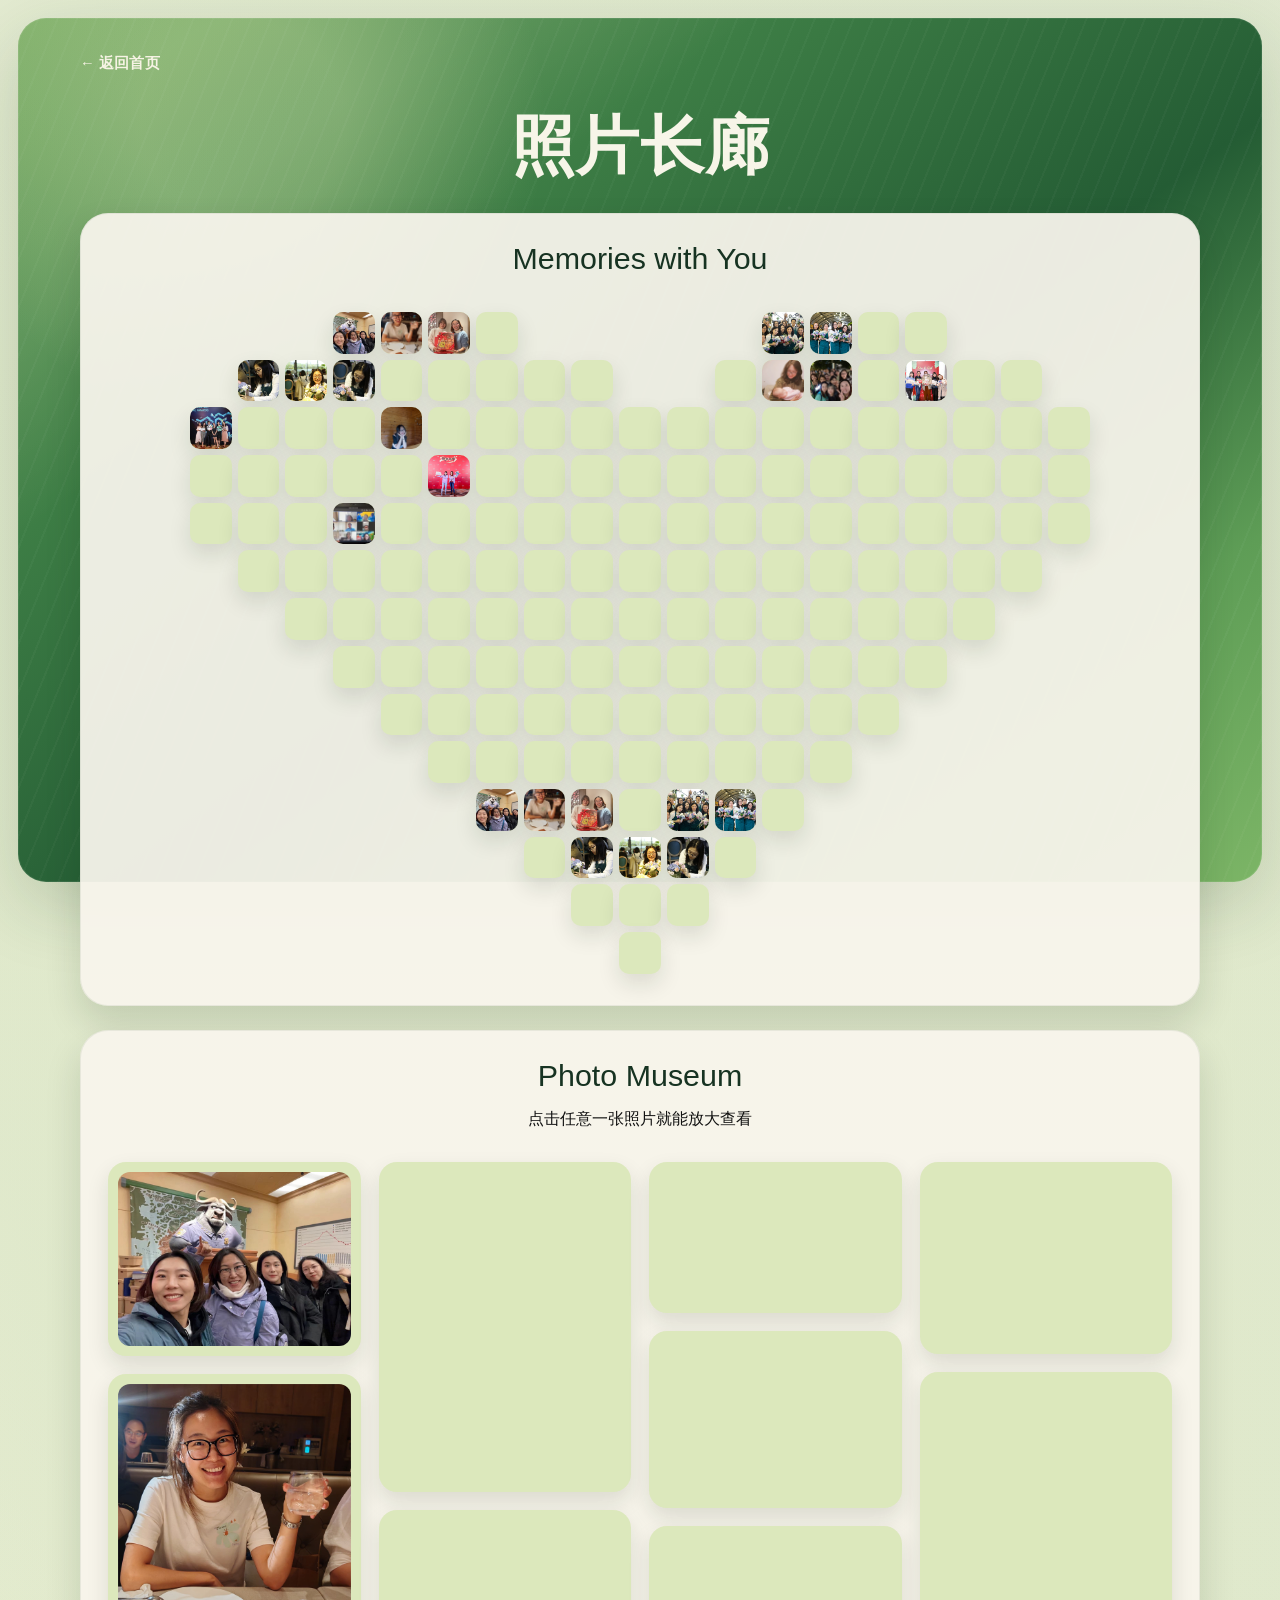
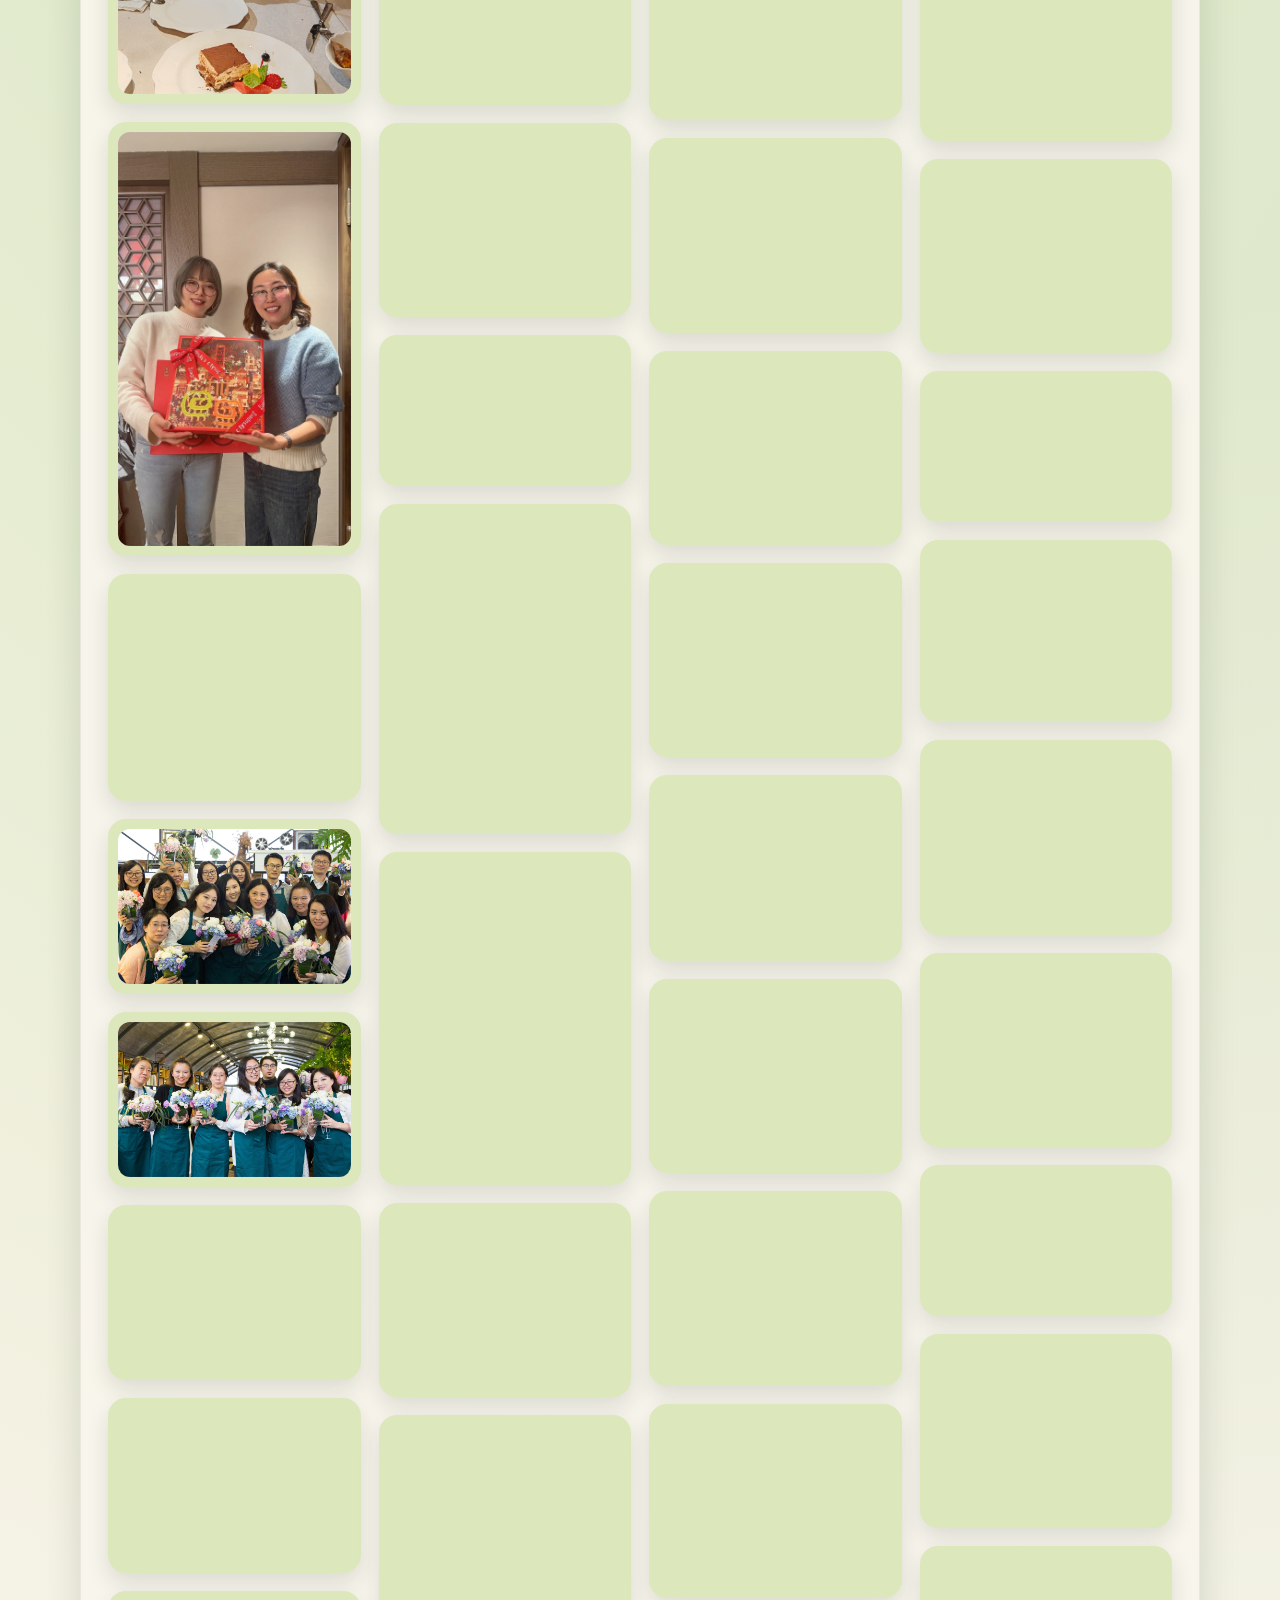
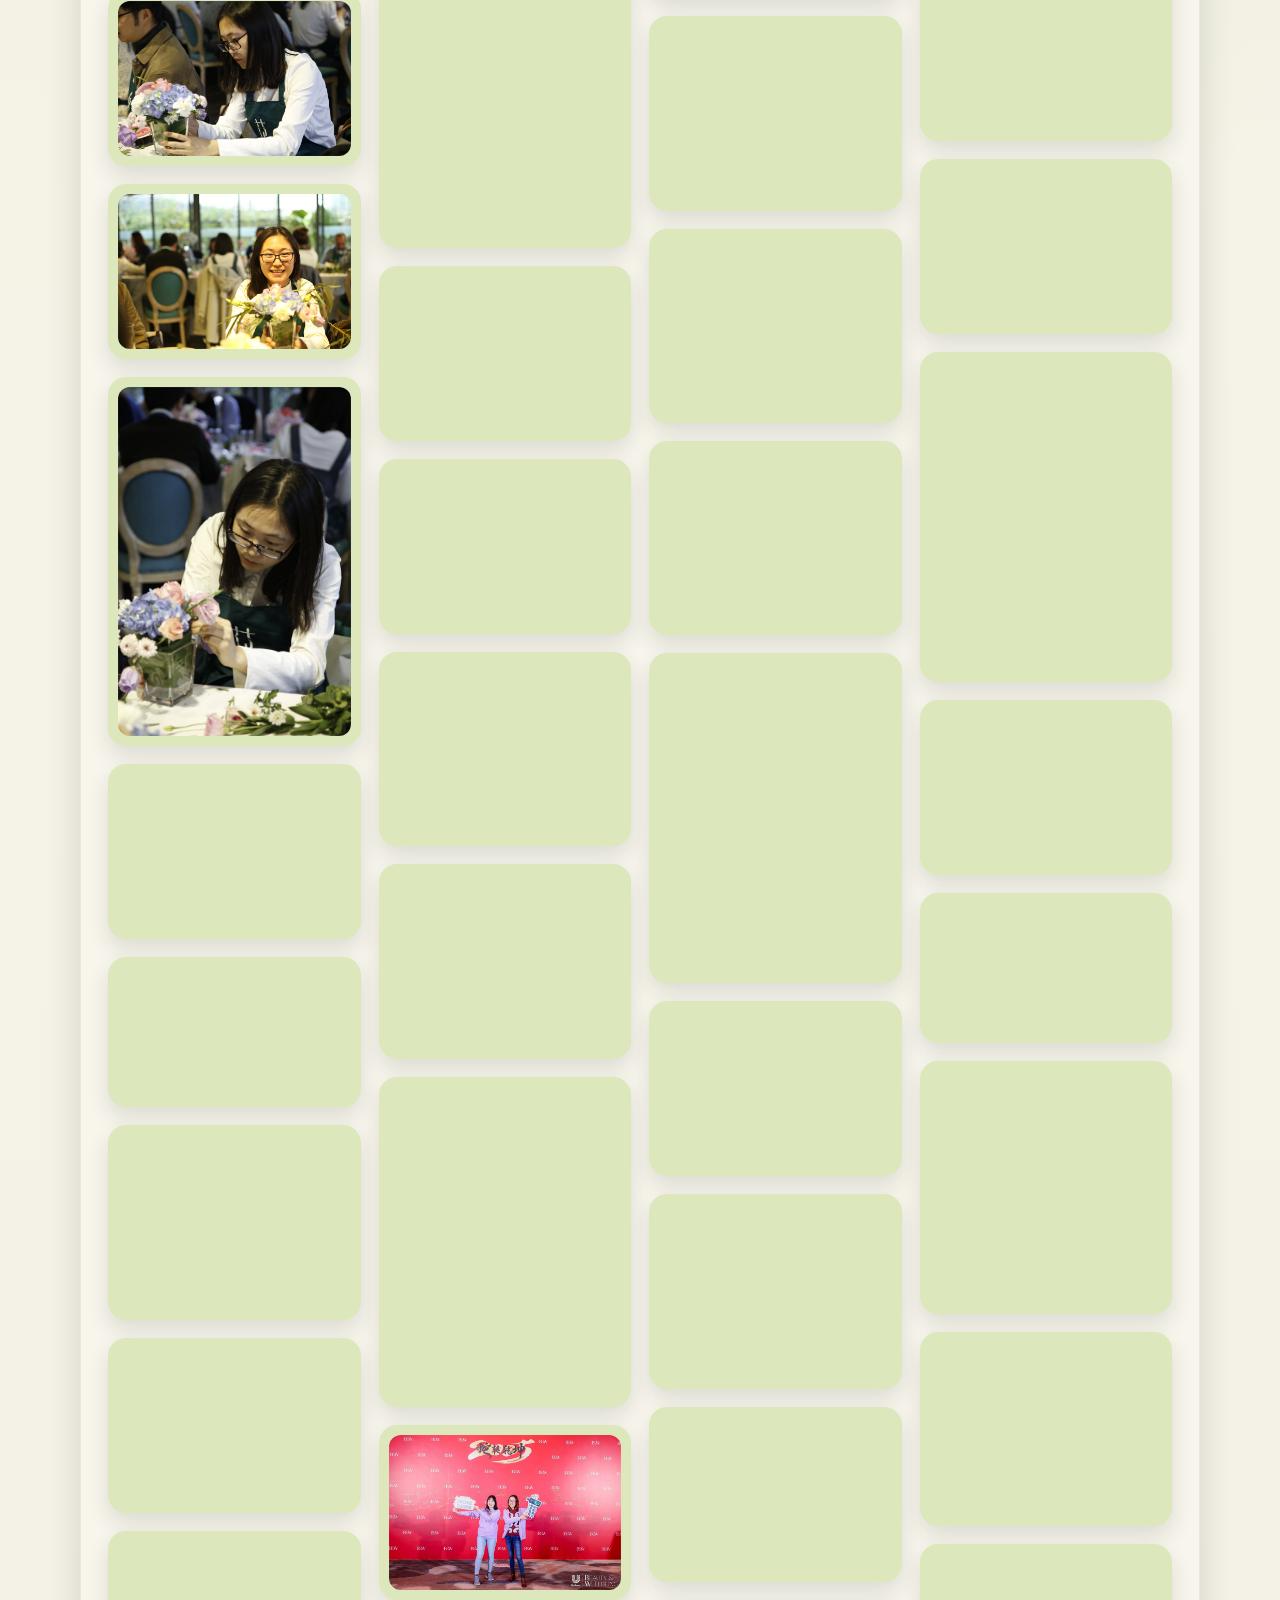
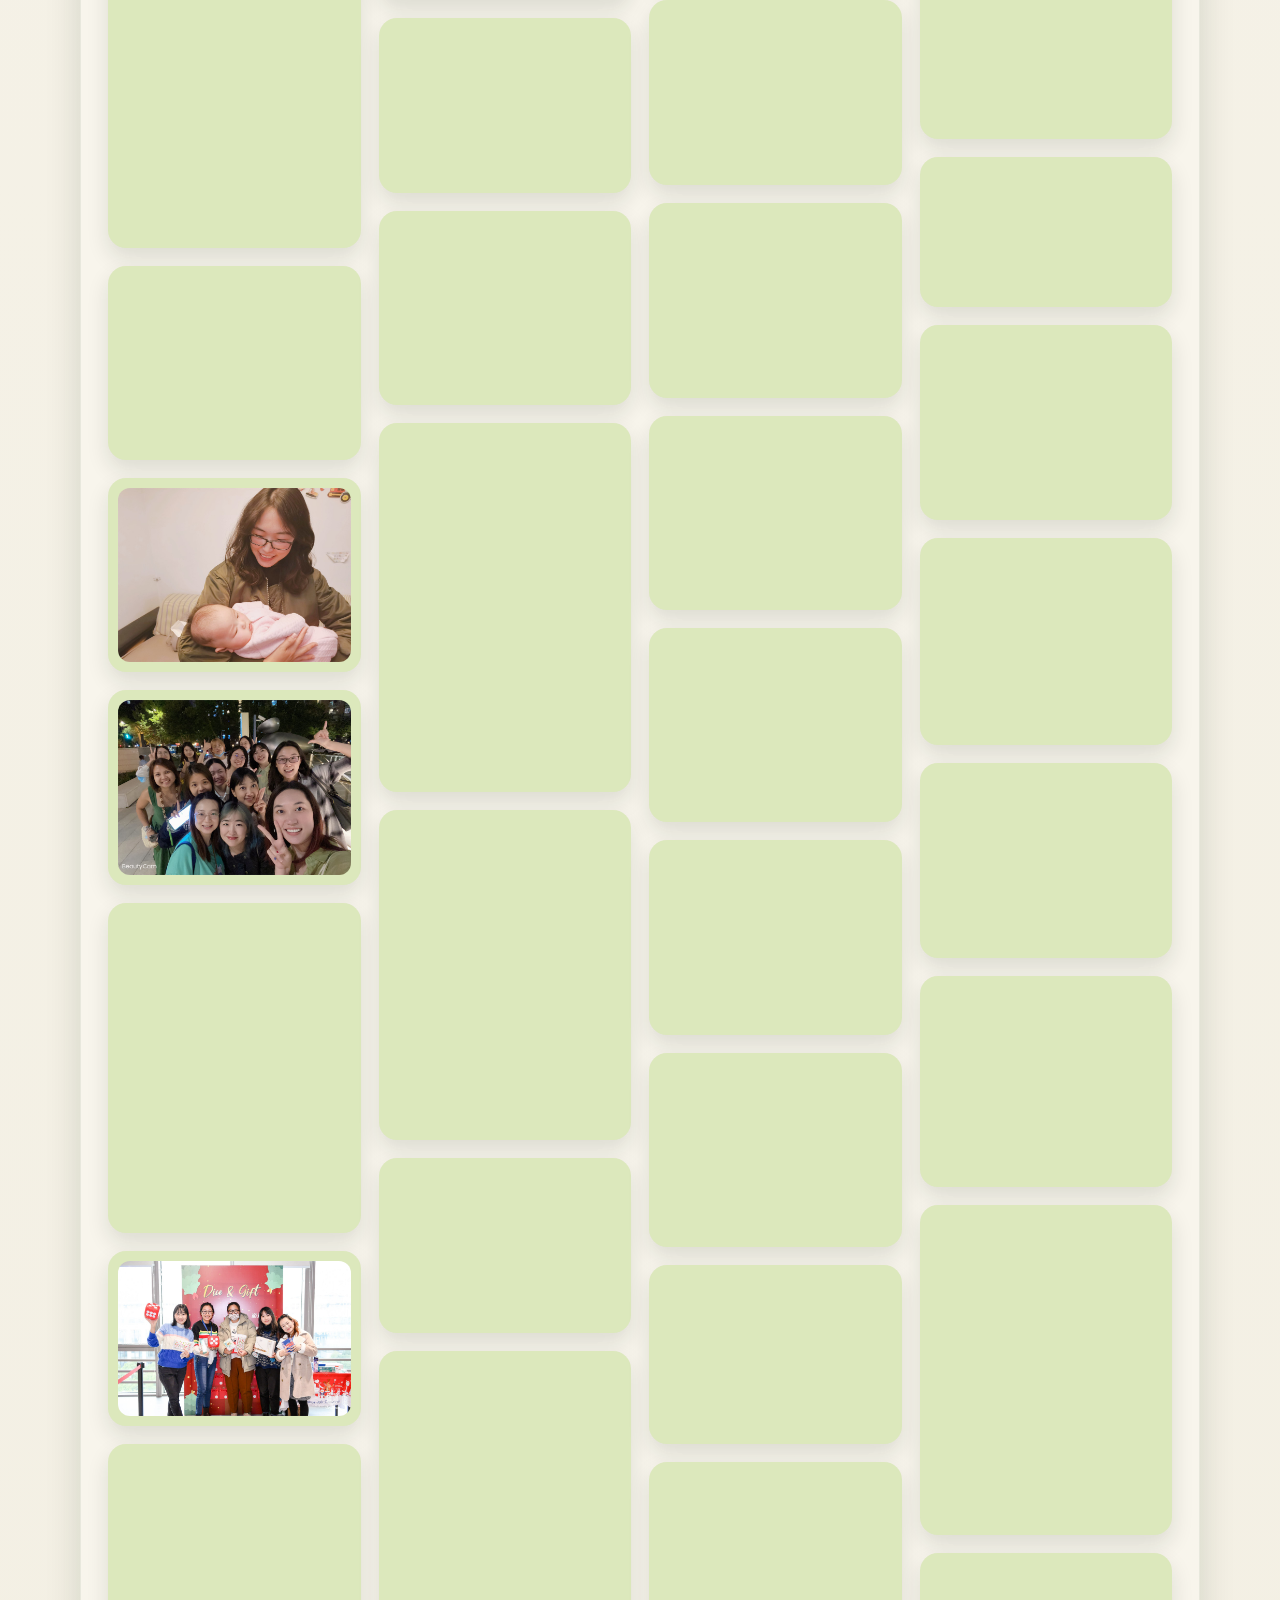
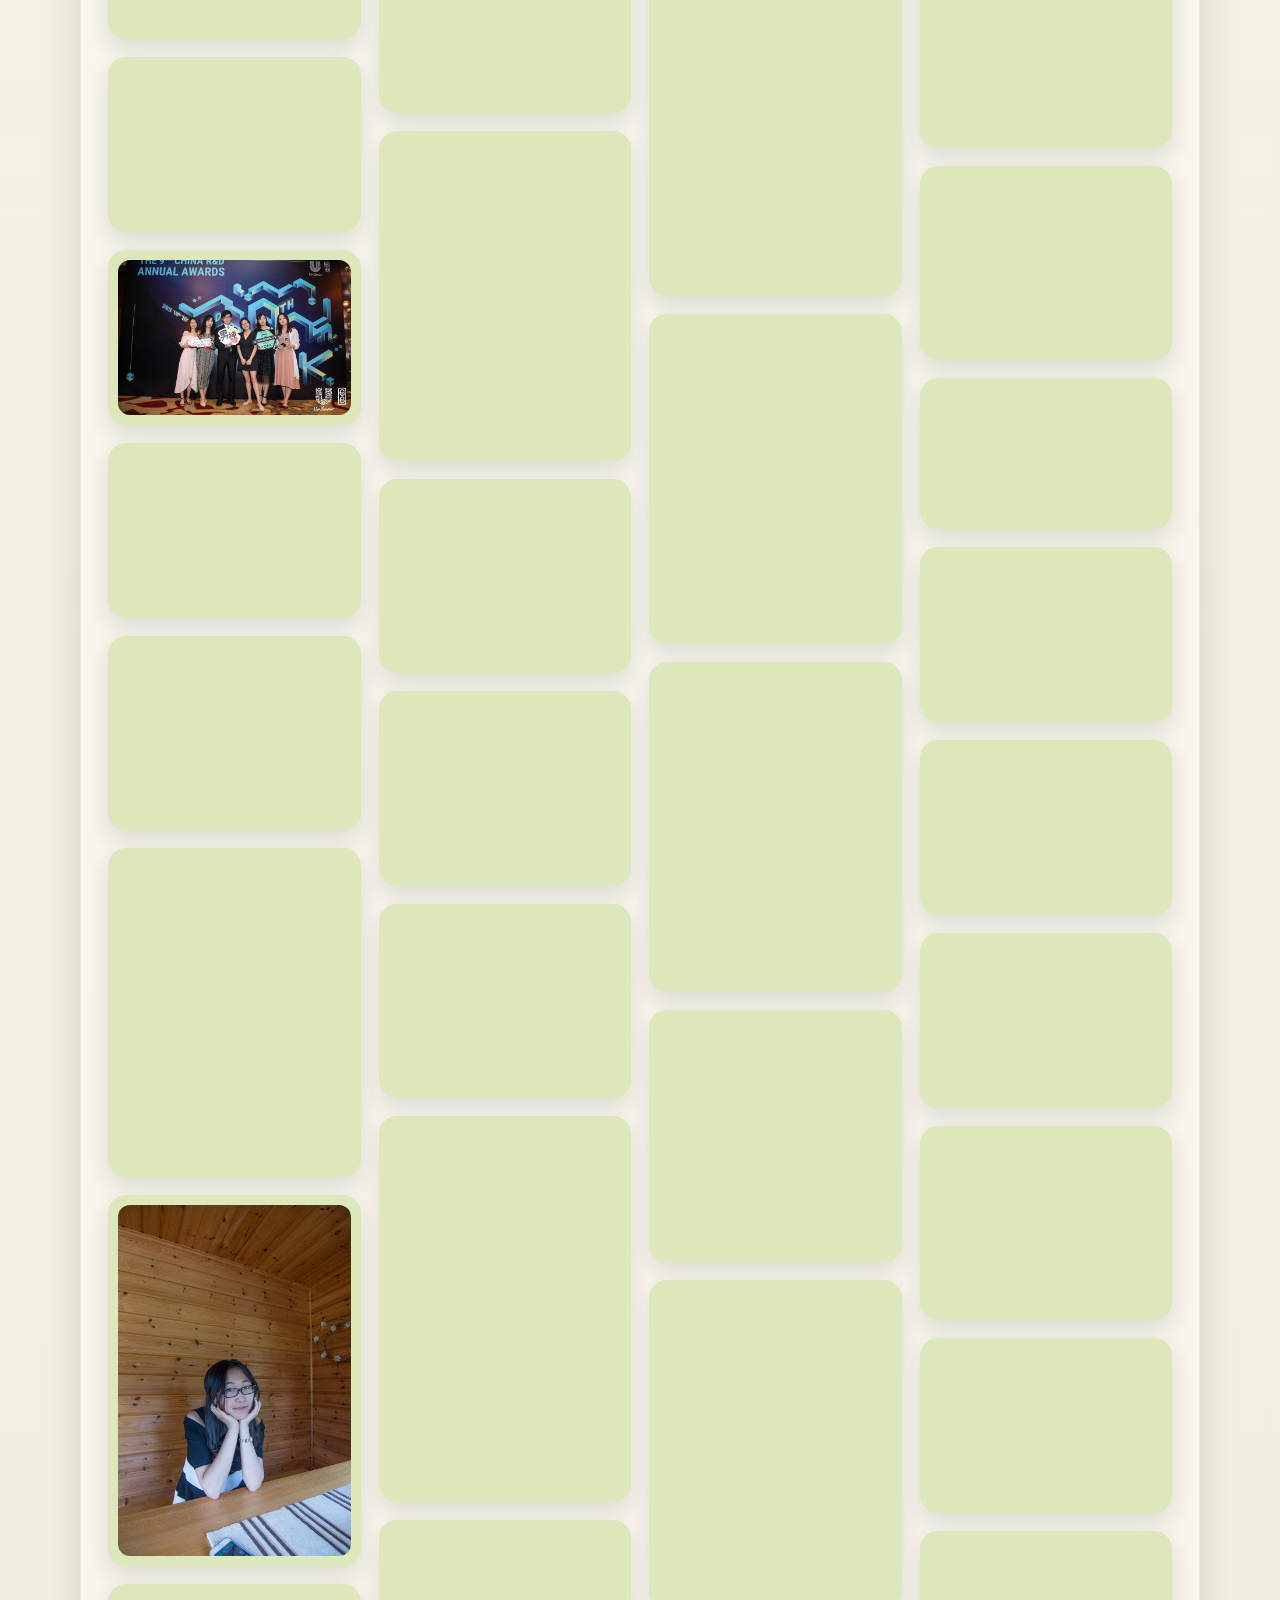
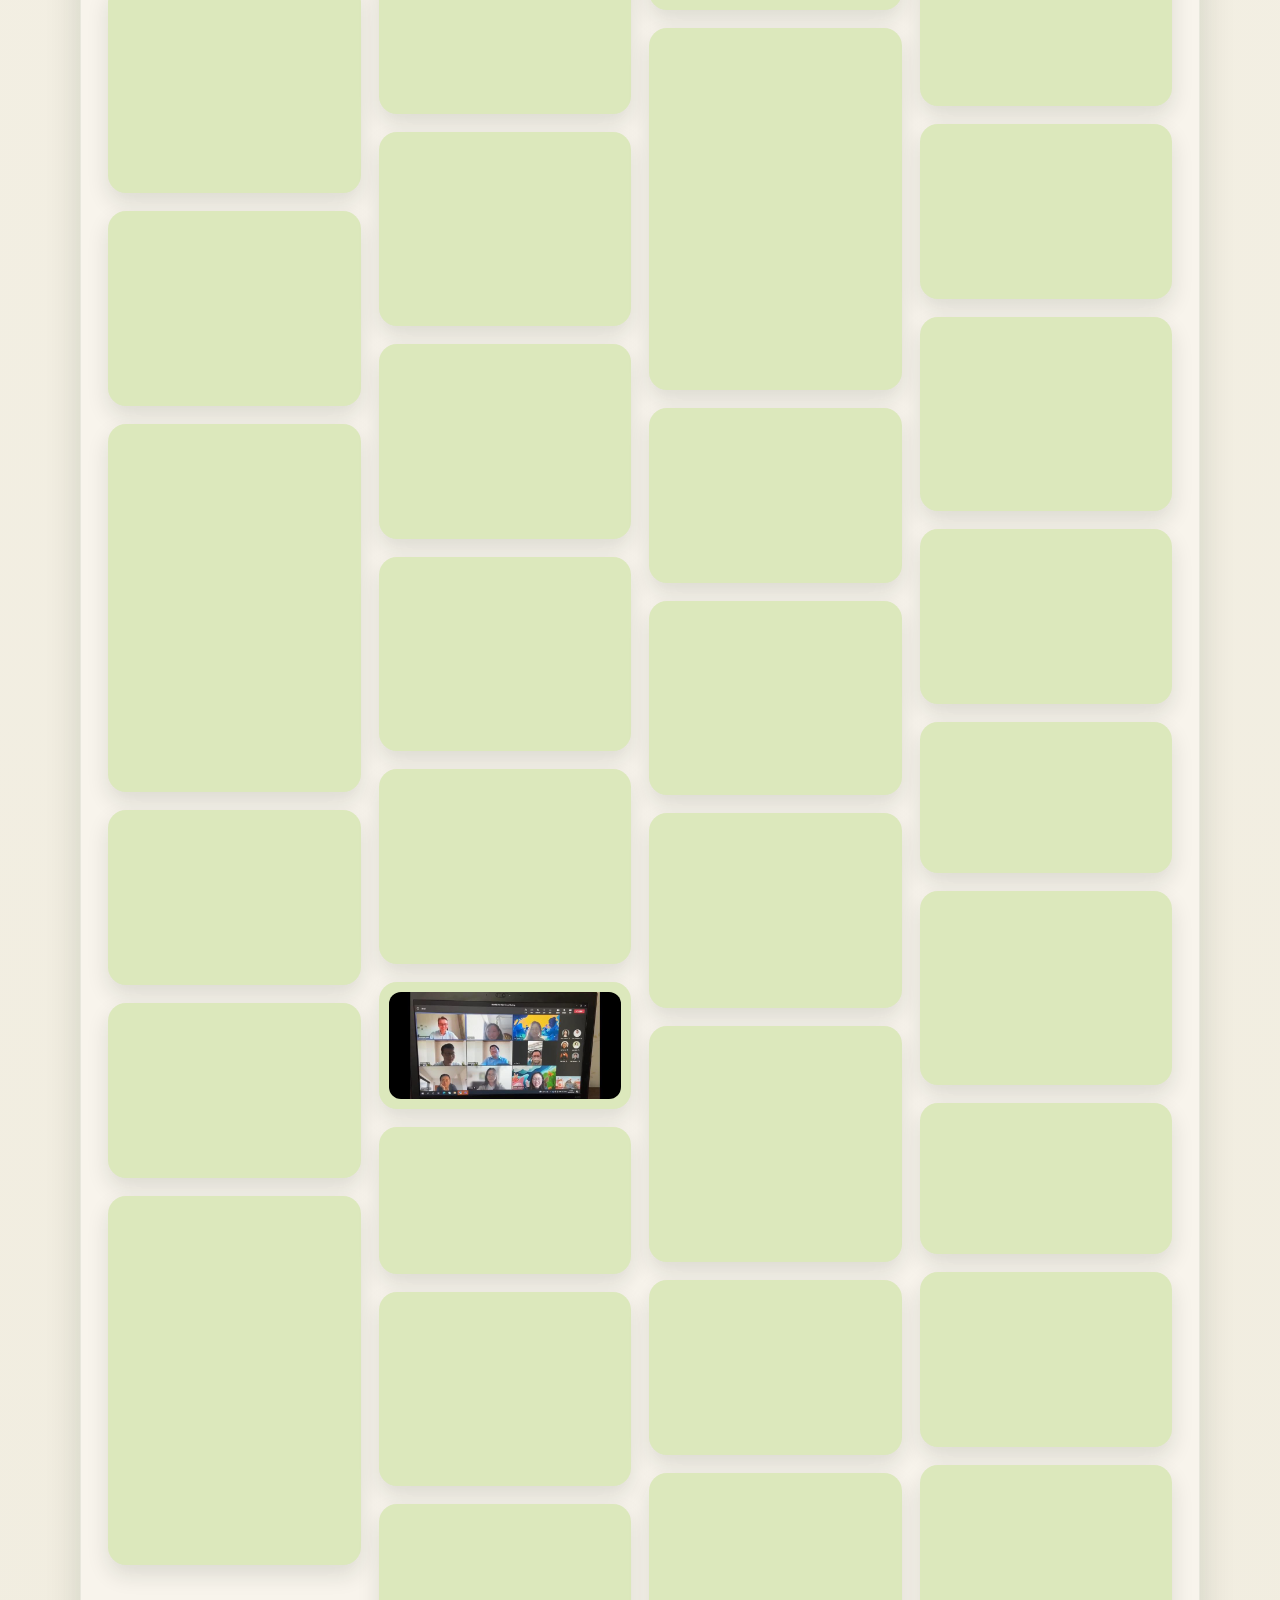
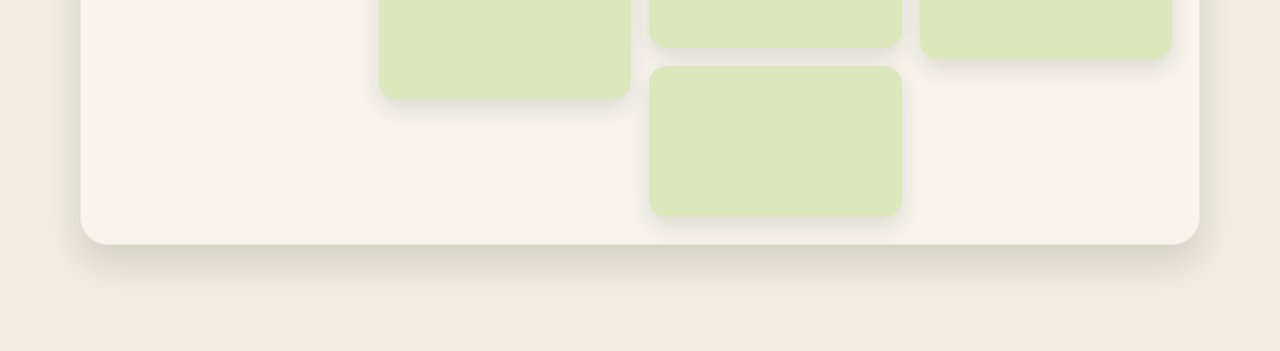
==== commit 59f162e7: "Refine gallery headings and alignment" ====
--- a/gallery.html
+++ b/gallery.html
@@ -21,8 +21,7 @@
 
         <section class="gallery-section fade-in">
             <div class="section-copy">
-                <h2>爱心照片墙</h2>
-                <p>点击任意一张照片，就能放大查看。</p>
+                <h2>Memories with You</h2>
             </div>
             <div class="heart-panel">
                 <div class="heart-grid" id="heartGrid"></div>
@@ -31,7 +30,7 @@
 
         <section class="gallery-section gallery-section-alt fade-in" id="photoWallSection">
             <div class="section-copy">
-                <h2>与你的美好记忆</h2>
+                <h2>Photo Museum</h2>
                 <p>点击任意一张照片就能放大查看</p>
             </div>
             <div class="photo-wall" id="photoWall"></div>
--- a/css/style.css
+++ b/css/style.css
@@ -3171,3 +3171,44 @@
         height: auto;
     }
 }
+
+/* Memories And Gallery Text Alignment Final Override */
+.page-memories .memories-header,
+.page-gallery .gallery-header,
+.page-gallery .section-copy {
+    text-align: center !important;
+    max-width: 100% !important;
+}
+
+.page-memories .memories-title,
+.page-memories .memories-subtitle,
+.page-gallery .gallery-title,
+.page-gallery .section-copy h2,
+.page-gallery .section-copy p:last-child {
+    text-align: center !important;
+    margin-left: auto;
+    margin-right: auto;
+}
+
+.page-gallery .section-copy h2 {
+    max-width: none;
+}
+
+.page-gallery .gallery-section .section-copy {
+    margin-bottom: 30px !important;
+}
+
+.page-gallery .gallery-header {
+    margin-left: auto;
+    margin-right: auto;
+}
+
+.page-gallery .gallery-title {
+    margin-bottom: 0;
+}
+
+.page-gallery .gallery-section .section-copy p:last-child,
+.page-gallery .gallery-section-alt .section-copy p:last-child {
+    color: #111111 !important;
+    max-width: none;
+}
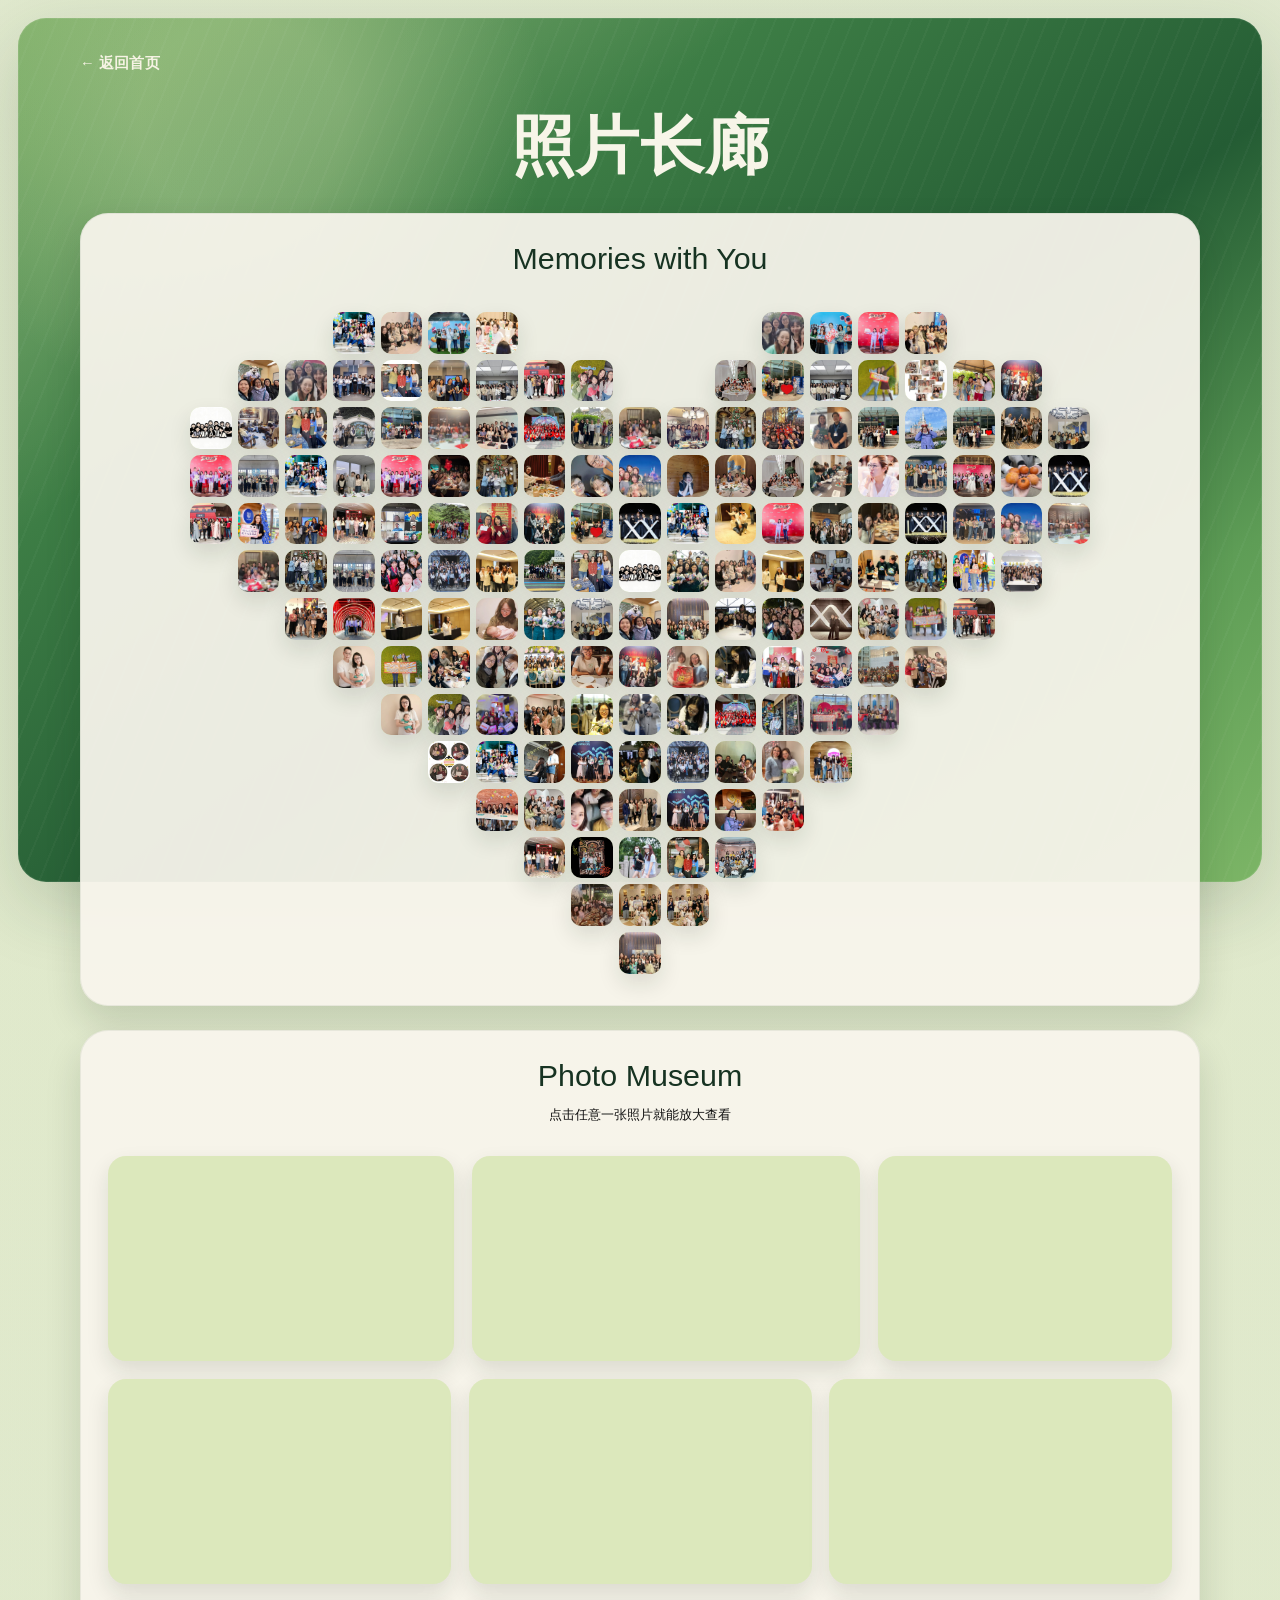
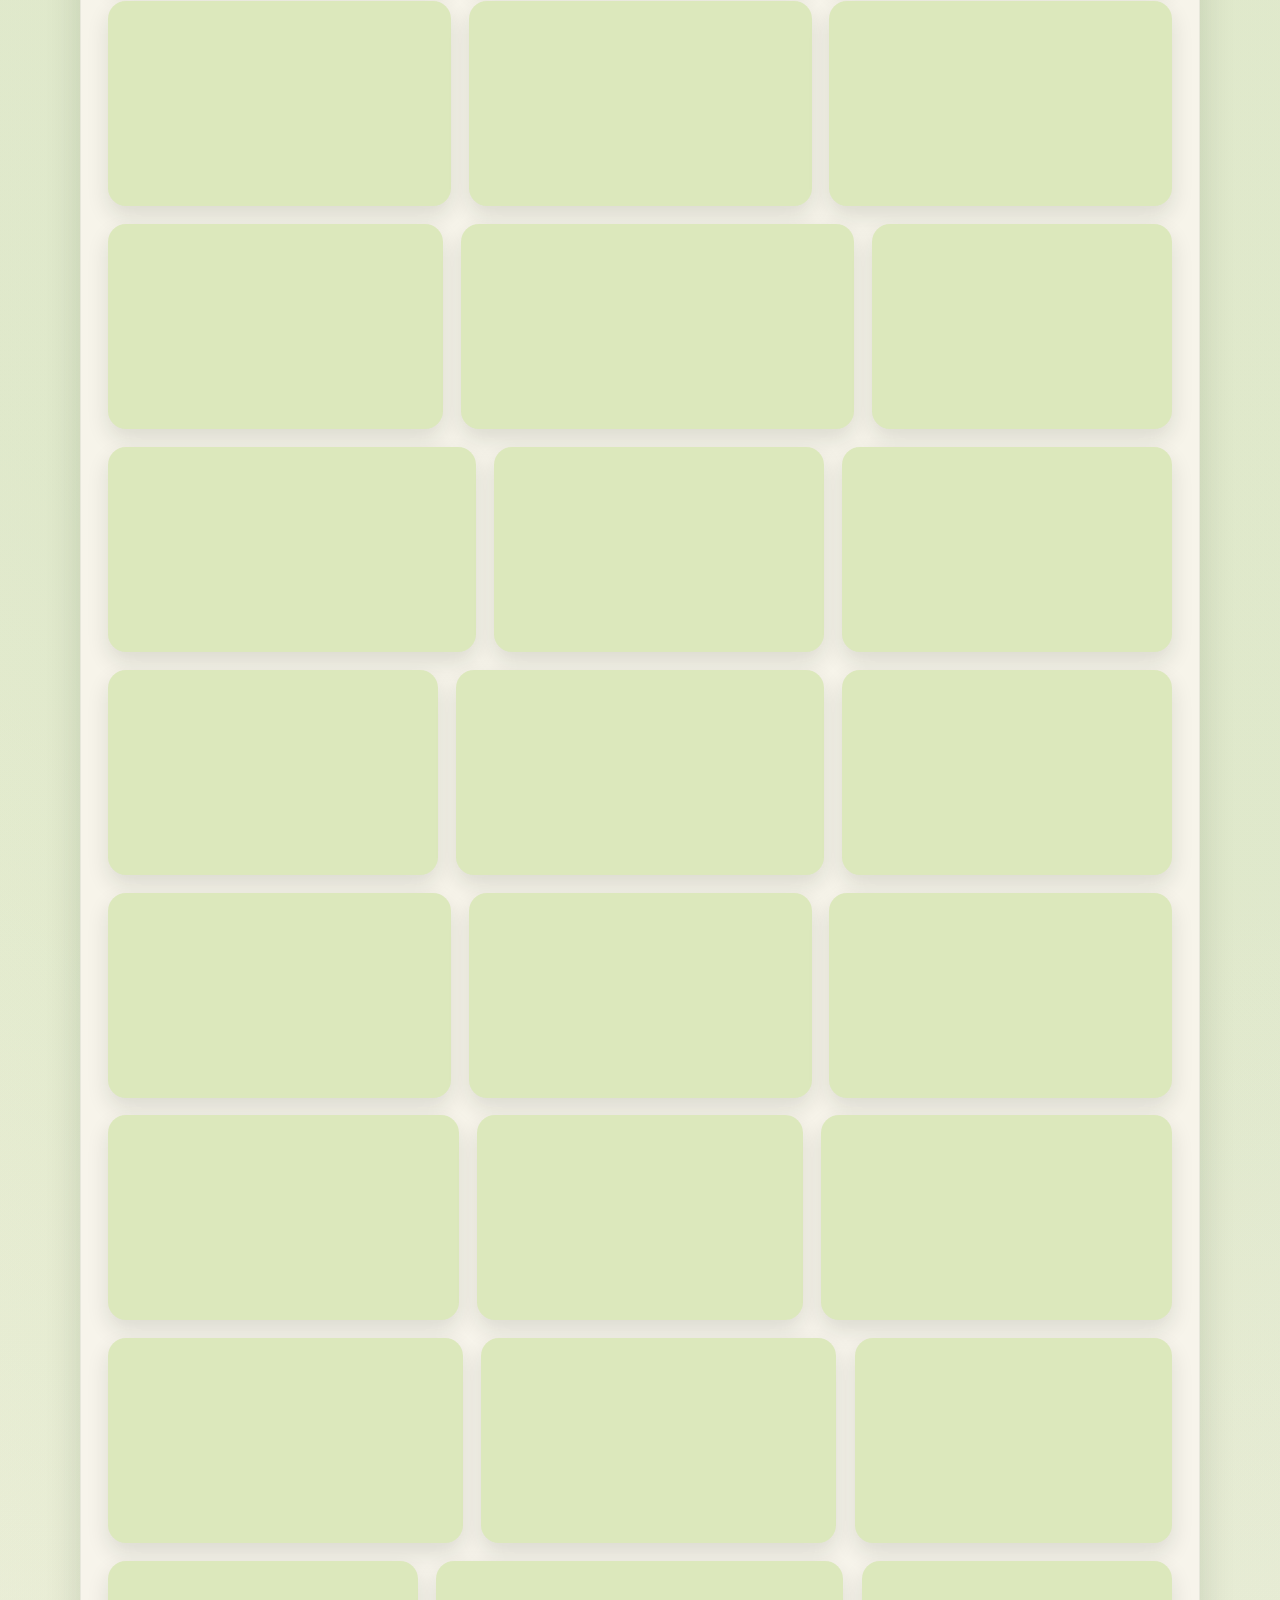
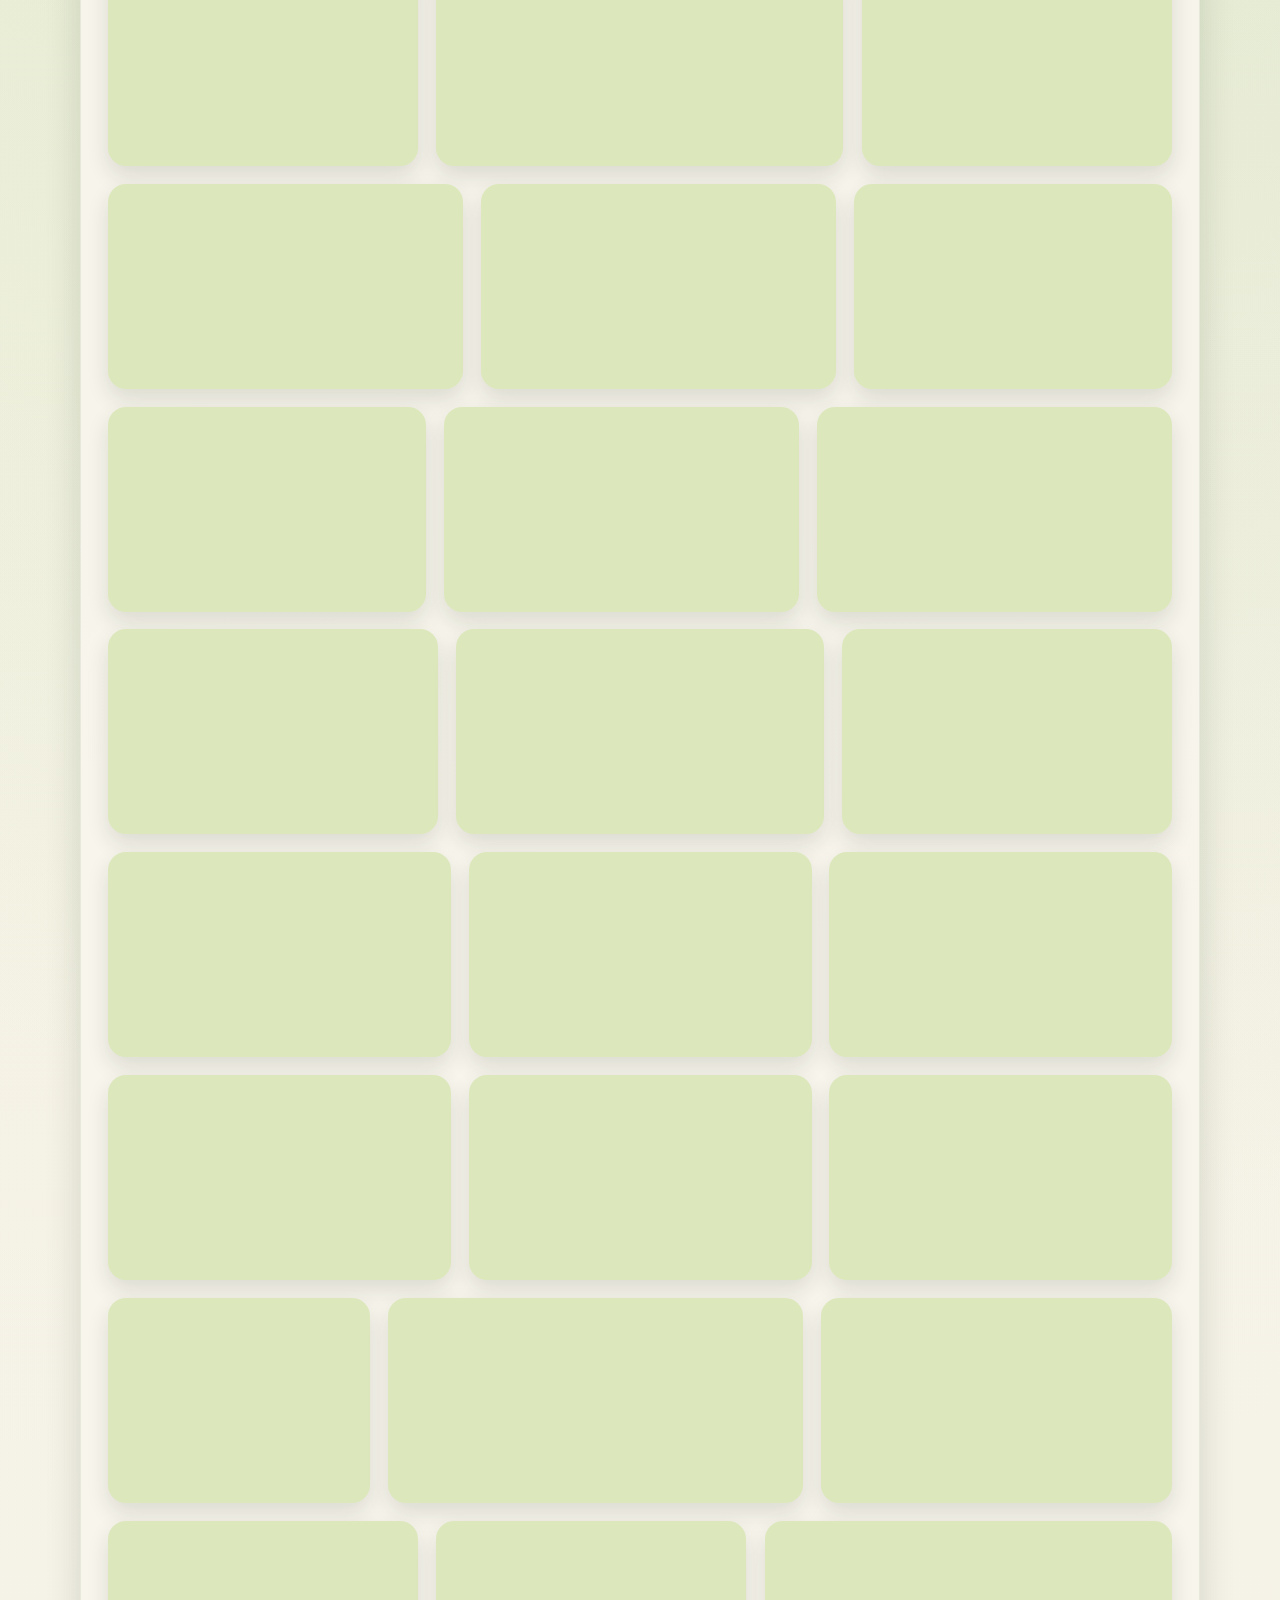
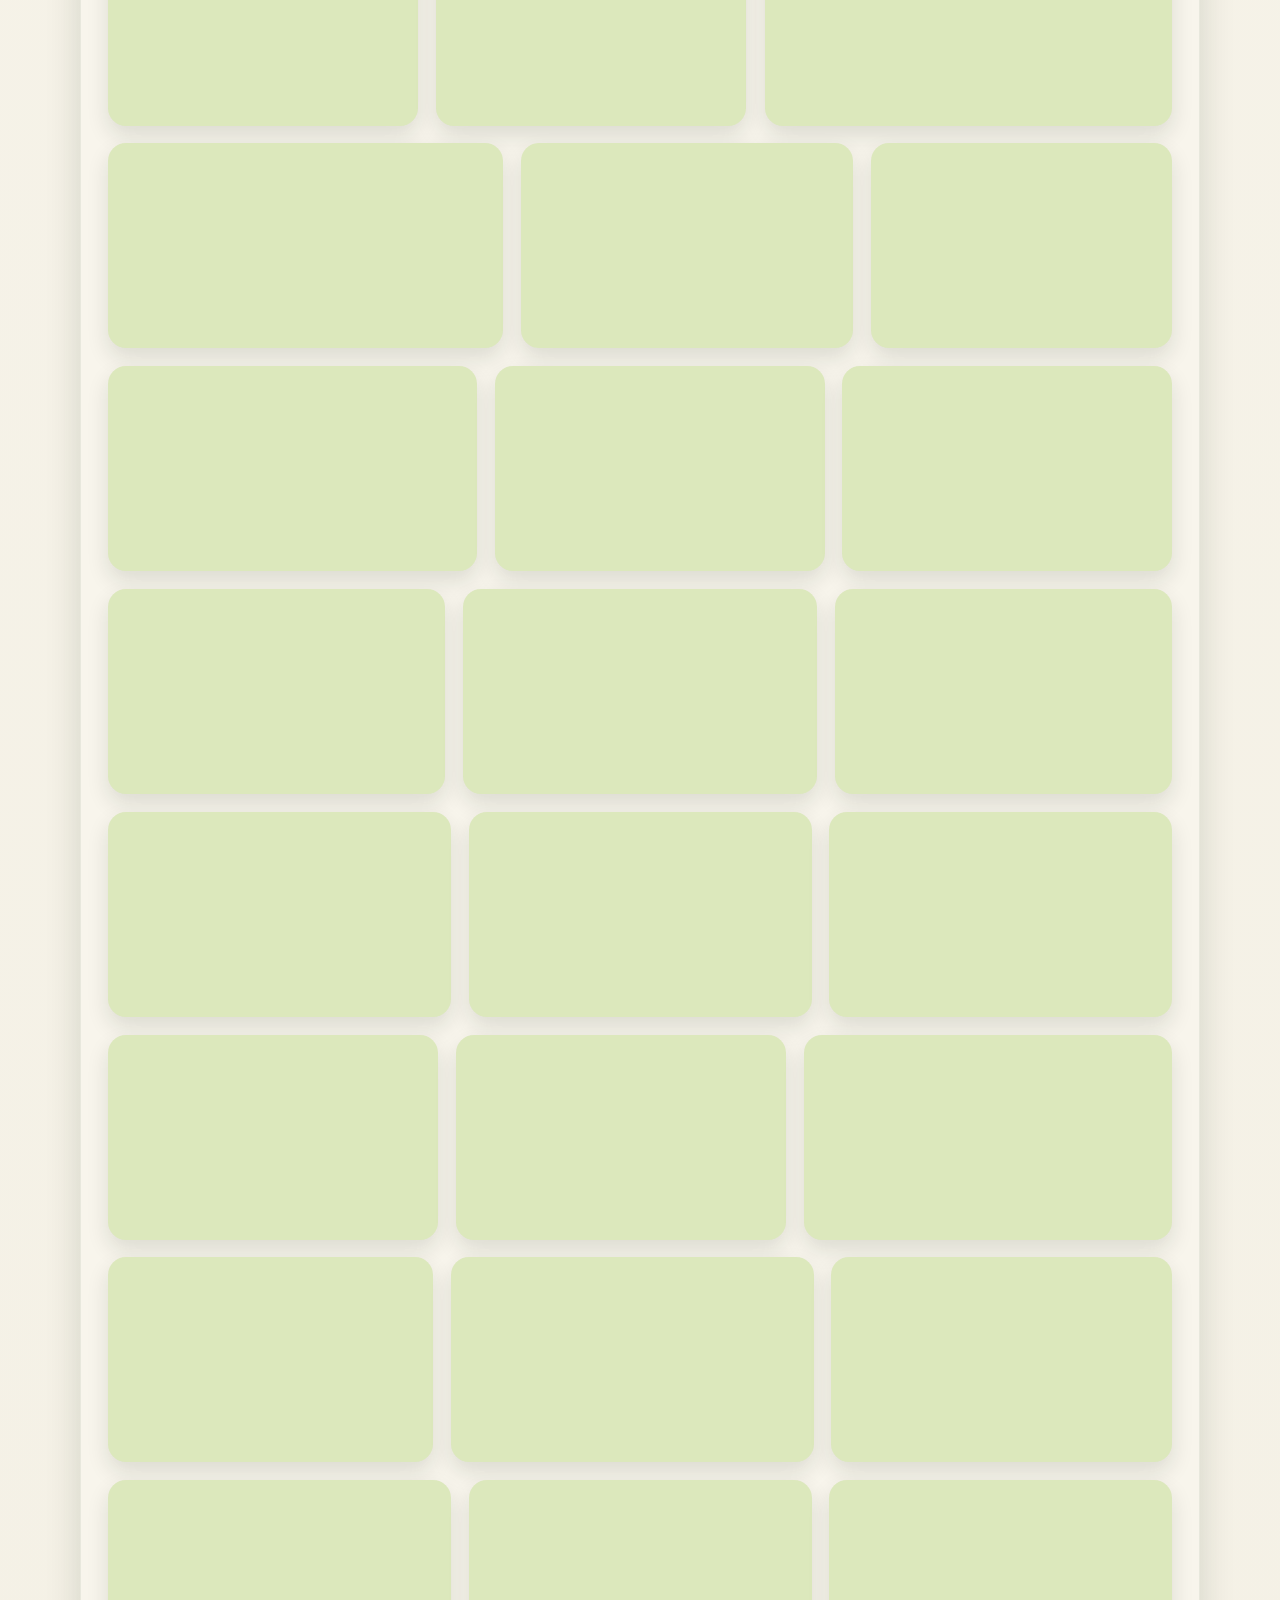
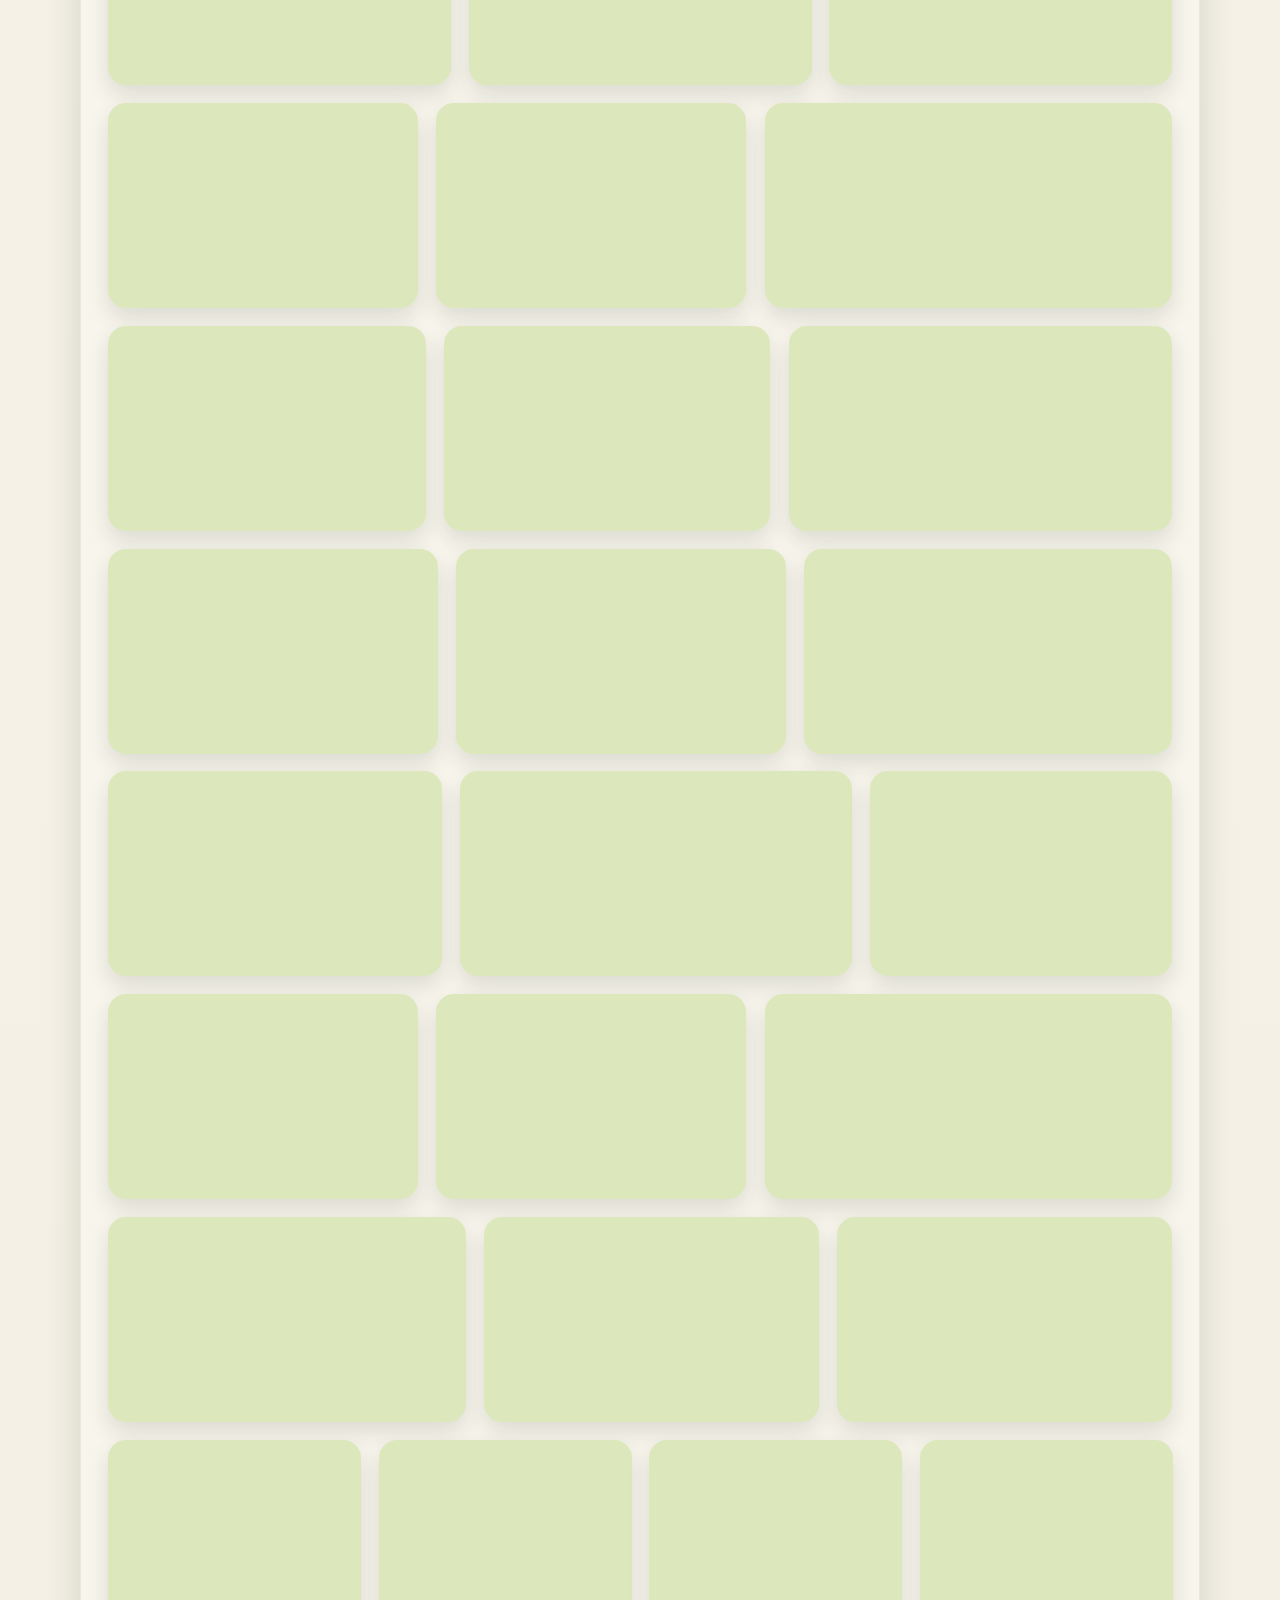
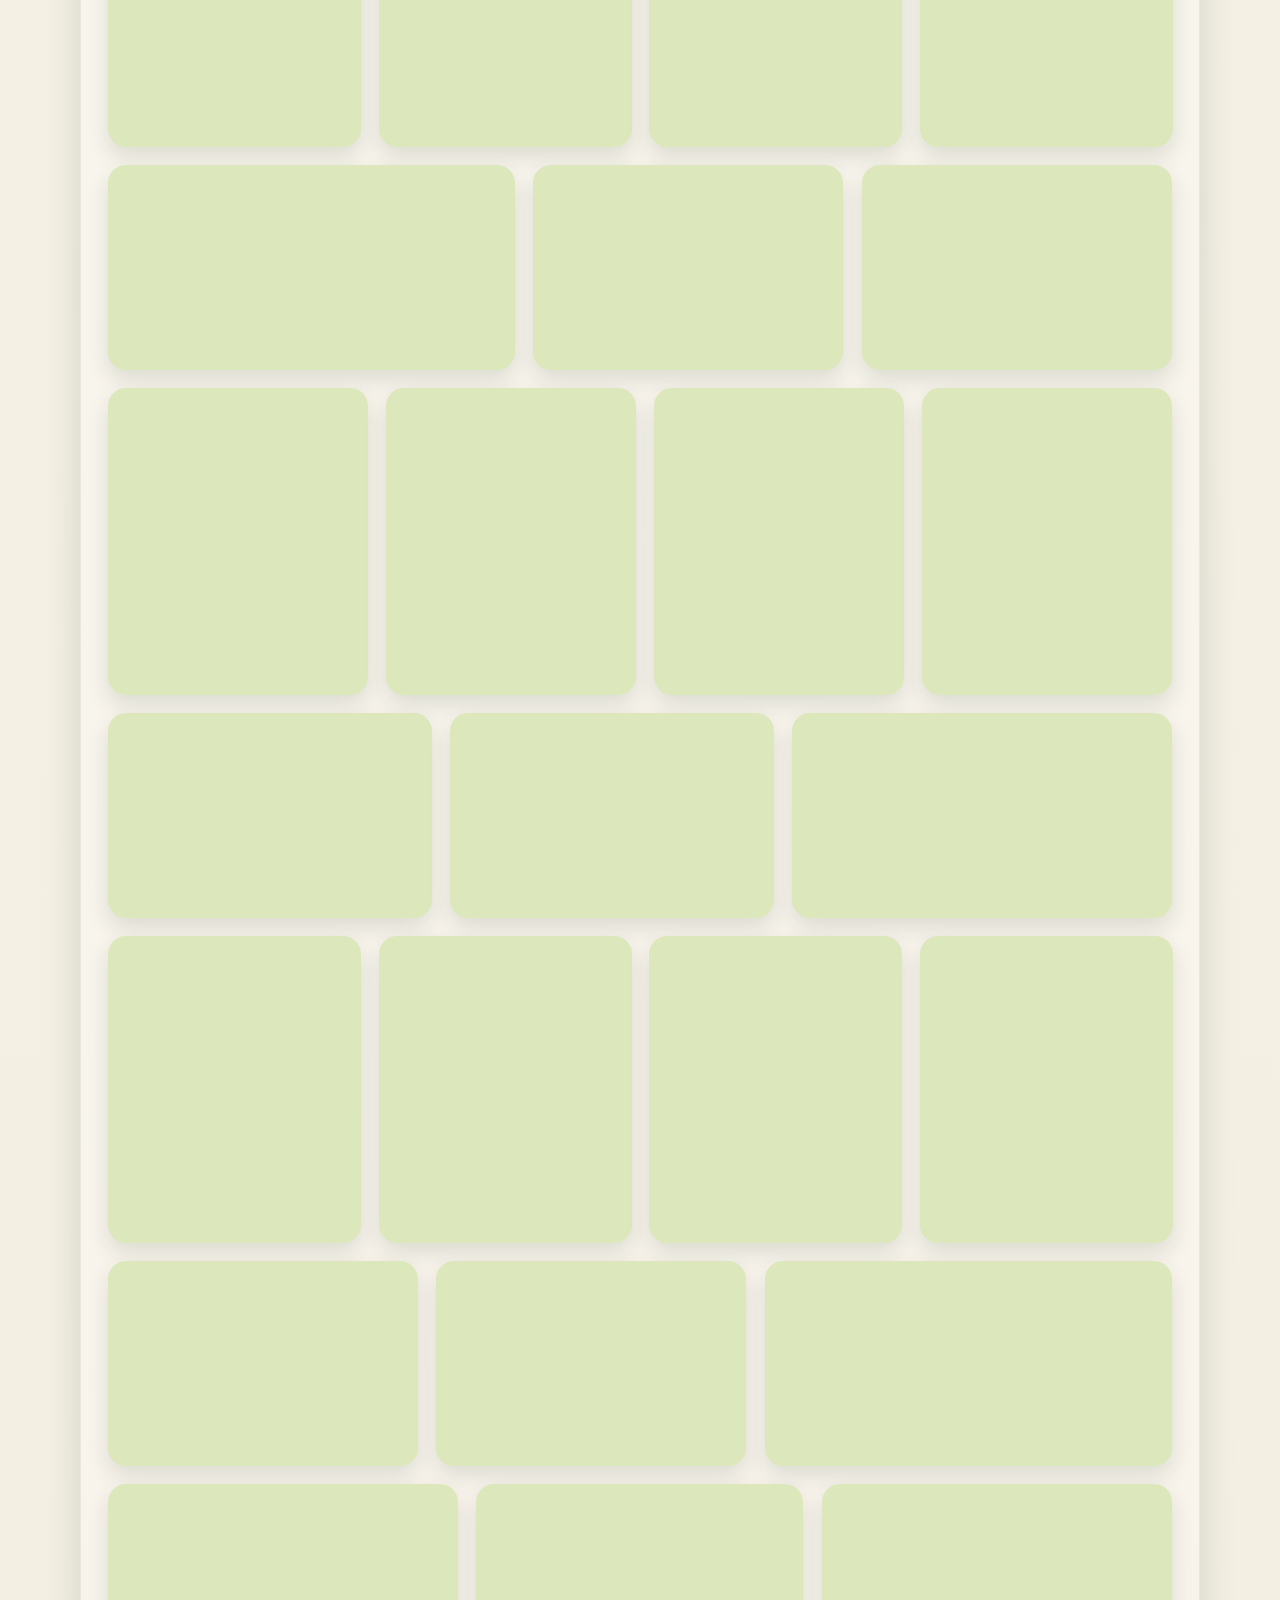
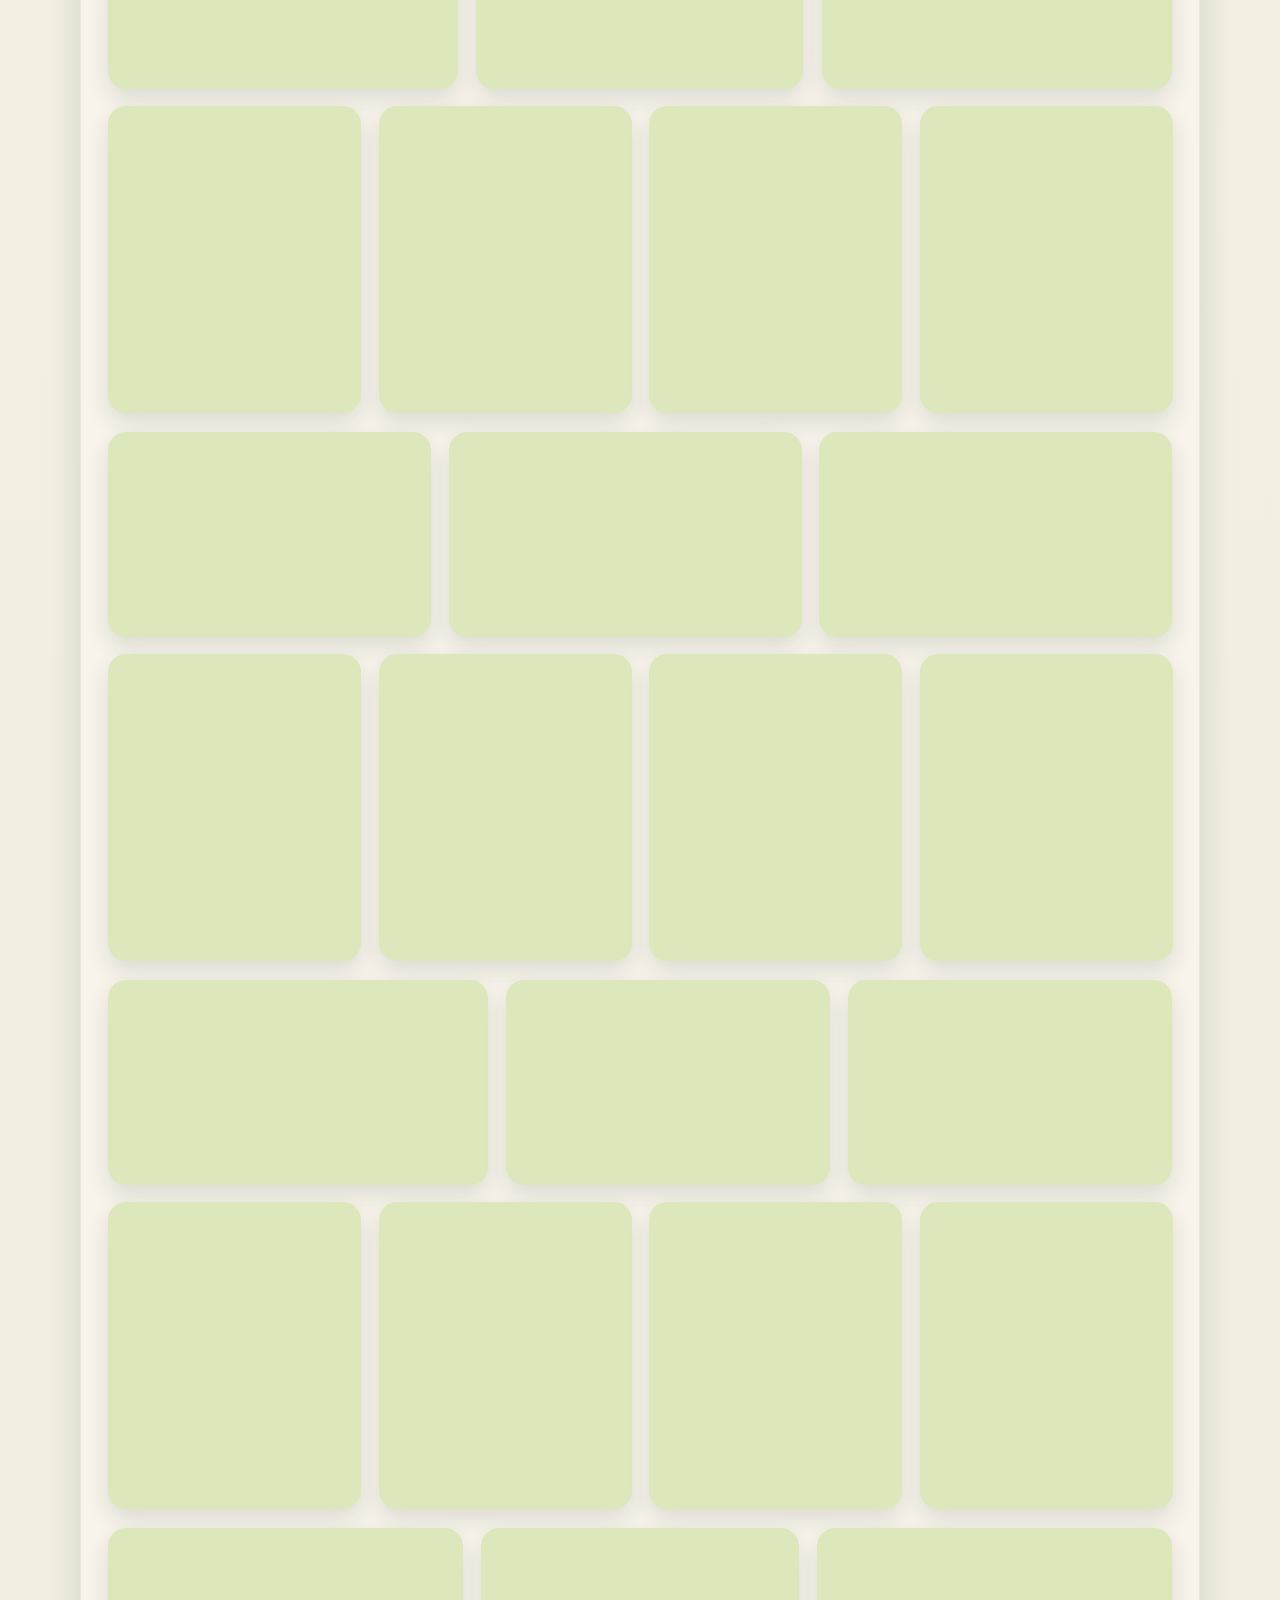
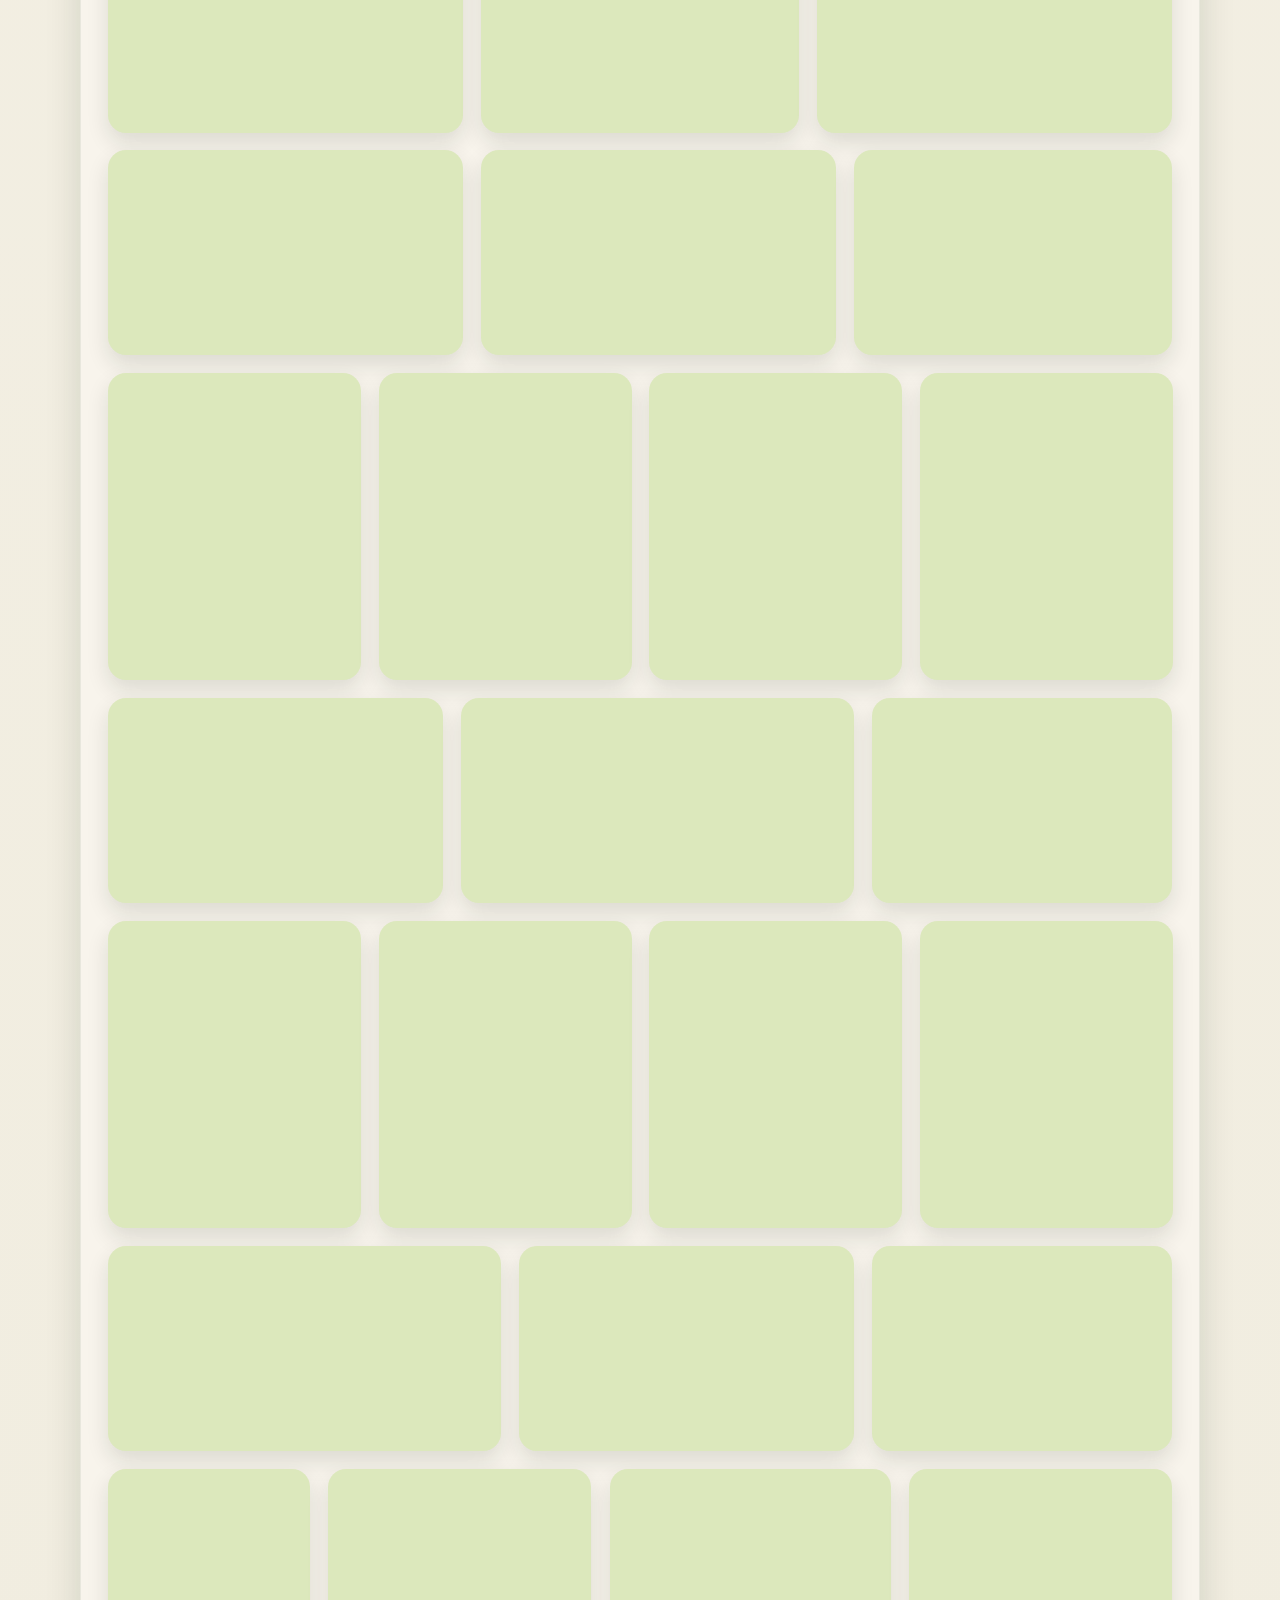
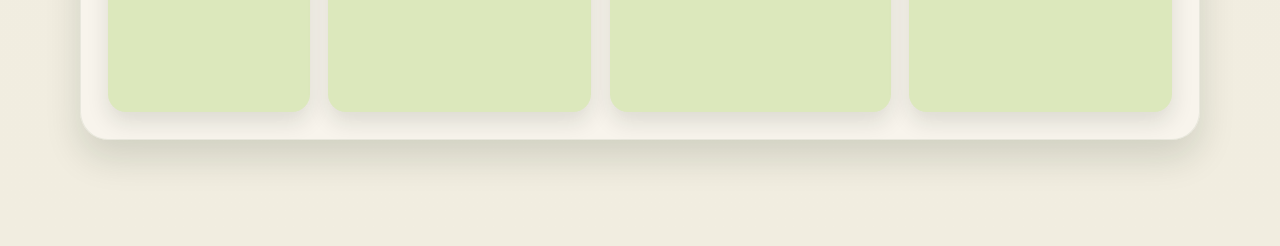
==== commit 74c2e6ce: "Bust data cache on gallery" ====
--- a/gallery.html
+++ b/gallery.html
@@ -47,7 +47,7 @@
         <button class="lightbox-nav lightbox-next" id="lightboxNext" aria-label="下一张">›</button>
     </div>
 
-    <script src="js/data.js"></script>
+    <script src="js/data.js?v=20260412b"></script>
     <script src="js/gallery.js"></script>
 </body>
 </html>
--- a/css/style.css
+++ b/css/style.css
@@ -585,12 +585,12 @@
     width: 100%;
     border-radius: 12px;
     margin-bottom: 20px;
-    filter: blur(20px);
-    transition: filter 1s ease-out;
+    filter: none;
+    transition: none;
 }
 
 .result-photo.clear {
-    filter: blur(0);
+    filter: none;
 }
 
 /* 祝福语 */
@@ -724,6 +724,12 @@
     background: linear-gradient(135deg, rgba(235, 255, 234, 0.3) 0%, rgba(161, 220, 146, 0.26) 100%);
 }
 
+.memory-photo-full {
+    object-fit: contain;
+    object-position: center;
+    background: rgba(244, 239, 226, 0.96);
+}
+
 .memory-content {
     padding: 22px 22px 24px;
 }
@@ -875,15 +881,38 @@
 }
 
 .photo-wall {
-    column-count: 4;
-    column-gap: 18px;
+    display: flex;
+    flex-direction: column;
+    gap: 18px;
     min-height: 120px;
+}
+
+.photo-row {
+    display: flex;
+    gap: 18px;
+    align-items: stretch;
+}
+
+.photo-row--portrait {
+    --photo-row-height: clamp(250px, 24vw, 330px);
+}
+
+.photo-row--landscape {
+    --photo-row-height: clamp(180px, 16vw, 240px);
+}
+
+.photo-row--square,
+.photo-row--mixed {
+    --photo-row-height: clamp(210px, 19vw, 280px);
 }
 
 .photo-tile {
     display: block;
-    width: 100%;
-    margin-bottom: 18px;
+    width: auto;
+    flex: max(var(--photo-ratio, 1), 0.75) 1 0;
+    min-width: 0;
+    height: var(--photo-row-height, clamp(210px, 19vw, 280px));
+    margin-bottom: 0;
     border-radius: 18px;
     background: rgba(243, 255, 244, 0.12);
     padding: 10px;
@@ -895,7 +924,8 @@
 }
 
 .photo-tile-image {
-    height: auto;
+    width: 100%;
+    height: 100%;
     object-fit: contain;
     border-radius: 12px;
 }
@@ -940,16 +970,17 @@
 }
 
 .lightbox-stage {
-    max-width: min(1040px, 78vw);
-    max-height: 86vh;
+    max-width: min(1240px, 88vw);
+    max-height: 88vh;
     text-align: center;
 }
 
 .lightbox-image {
     max-width: 100%;
-    max-height: 76vh;
+    max-height: 82vh;
     border-radius: 24px;
     box-shadow: 0 24px 60px rgba(0, 0, 0, 0.3);
+    image-rendering: auto;
 }
 
 .lightbox-caption {
@@ -1125,8 +1156,24 @@
     }
 
     .photo-wall {
-        column-count: 3;
-        column-gap: 14px;
+        gap: 14px;
+    }
+
+    .photo-row {
+        gap: 14px;
+    }
+
+    .photo-row--portrait {
+        --photo-row-height: clamp(220px, 28vw, 290px);
+    }
+
+    .photo-row--landscape {
+        --photo-row-height: clamp(170px, 20vw, 220px);
+    }
+
+    .photo-row--square,
+    .photo-row--mixed {
+        --photo-row-height: clamp(190px, 24vw, 240px);
     }
 
     .lightbox-stage {
@@ -1339,8 +1386,21 @@
     }
 
     .photo-wall {
-        column-count: 2;
-        column-gap: 10px;
+        gap: 10px;
+    }
+
+    .photo-row {
+        gap: 10px;
+    }
+
+    .photo-row--portrait {
+        --photo-row-height: clamp(180px, 44vw, 240px);
+    }
+
+    .photo-row--landscape,
+    .photo-row--square,
+    .photo-row--mixed {
+        --photo-row-height: clamp(150px, 38vw, 200px);
     }
 
     .photo-tile {
@@ -3198,6 +3258,34 @@
     margin-bottom: 30px !important;
 }
 
+/* Home And Gallery Fine Tune */
+body.home-page .button-container {
+    margin-top: 1.15rem;
+}
+
+body.home-page .home-container {
+    padding-top: 4.4rem !important;
+}
+
+.page-gallery .gallery-section-alt .section-copy p:last-child {
+    font-size: 0.84rem !important;
+    line-height: 1.55 !important;
+}
+
+@media (max-width: 767px) {
+    body.home-page .button-container {
+        margin-top: 0.8rem;
+    }
+
+    body.home-page .home-container {
+        padding-top: 3rem !important;
+    }
+
+    .page-gallery .gallery-section-alt .section-copy p:last-child {
+        font-size: 0.78rem !important;
+    }
+}
+
 .page-gallery .gallery-header {
     margin-left: auto;
     margin-right: auto;
@@ -3212,3 +3300,20 @@
     color: #111111 !important;
     max-width: none;
 }
+
+/* Performance Final Override */
+.memory-card {
+    content-visibility: auto;
+    contain-intrinsic-size: 440px;
+}
+
+.gallery-section,
+.gallery-section-alt {
+    content-visibility: auto;
+    contain-intrinsic-size: 920px;
+}
+
+.photo-tile {
+    content-visibility: auto;
+    contain-intrinsic-size: 240px;
+}
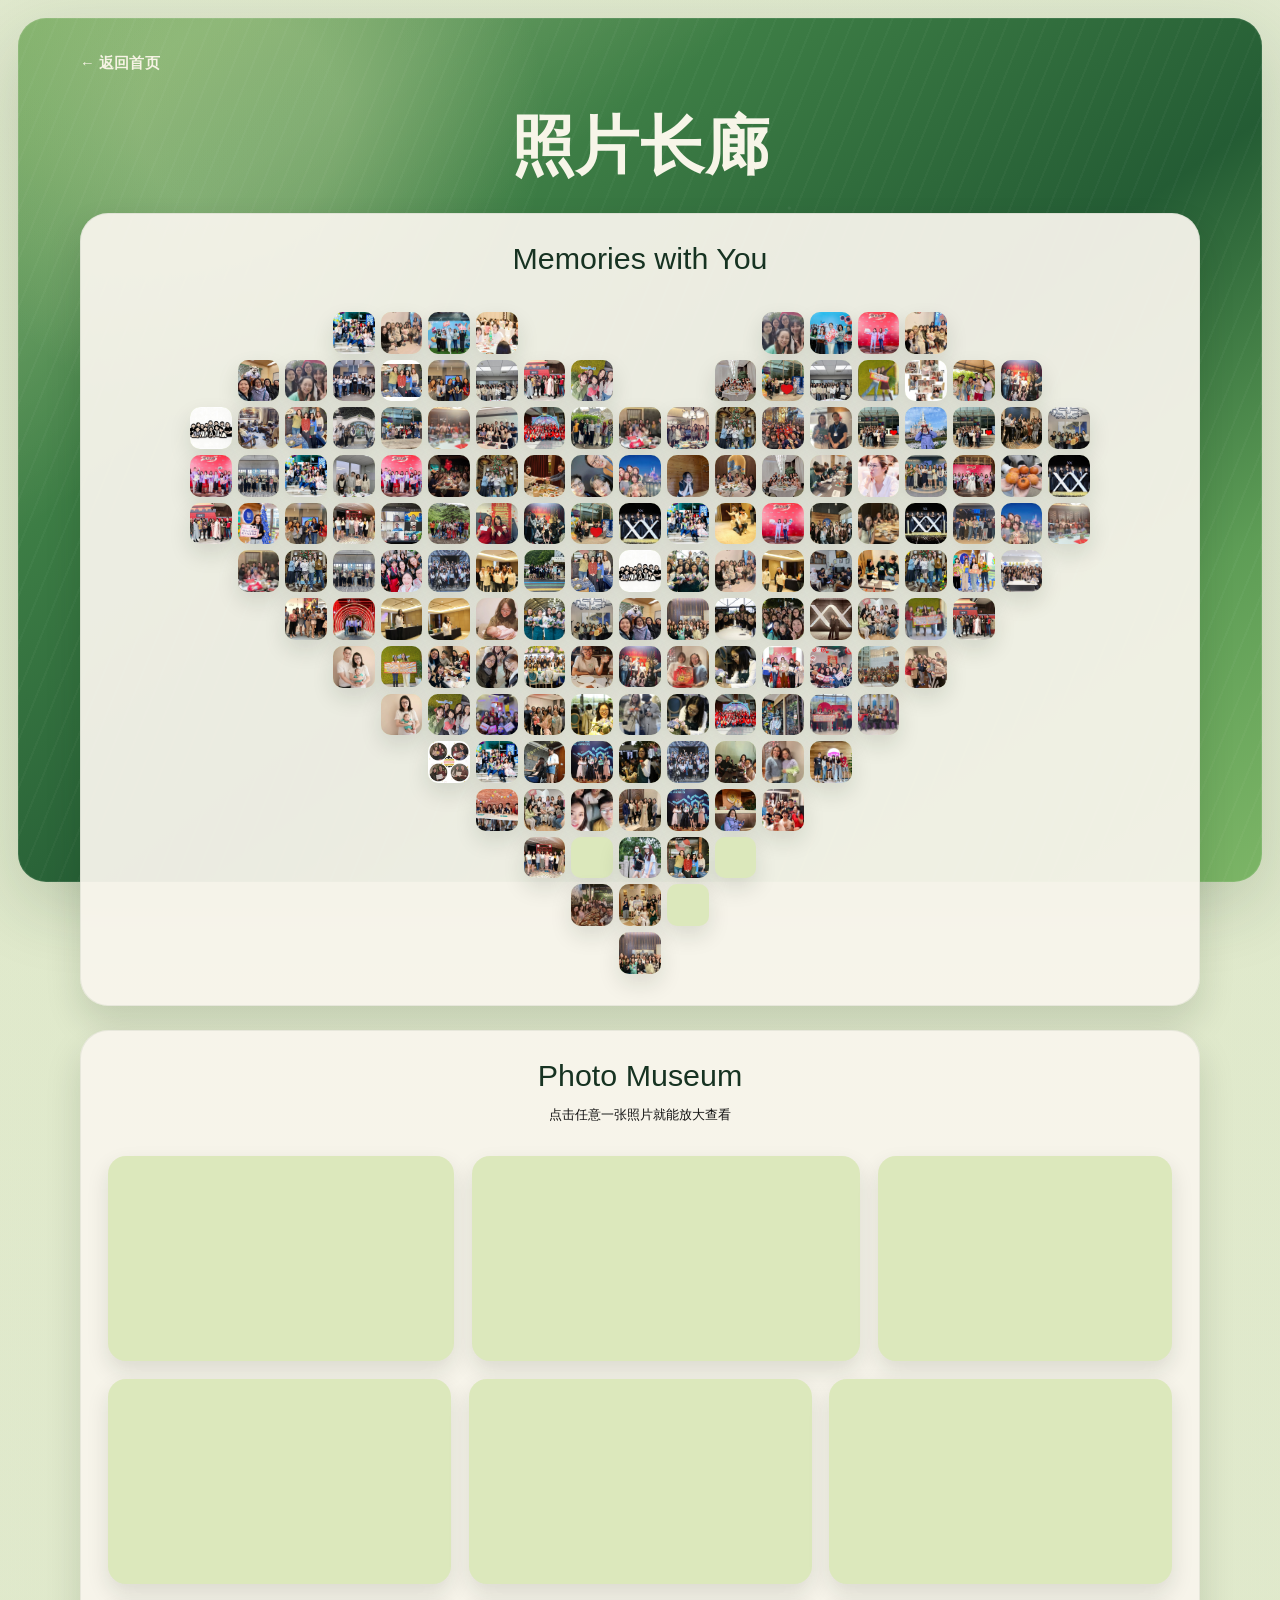
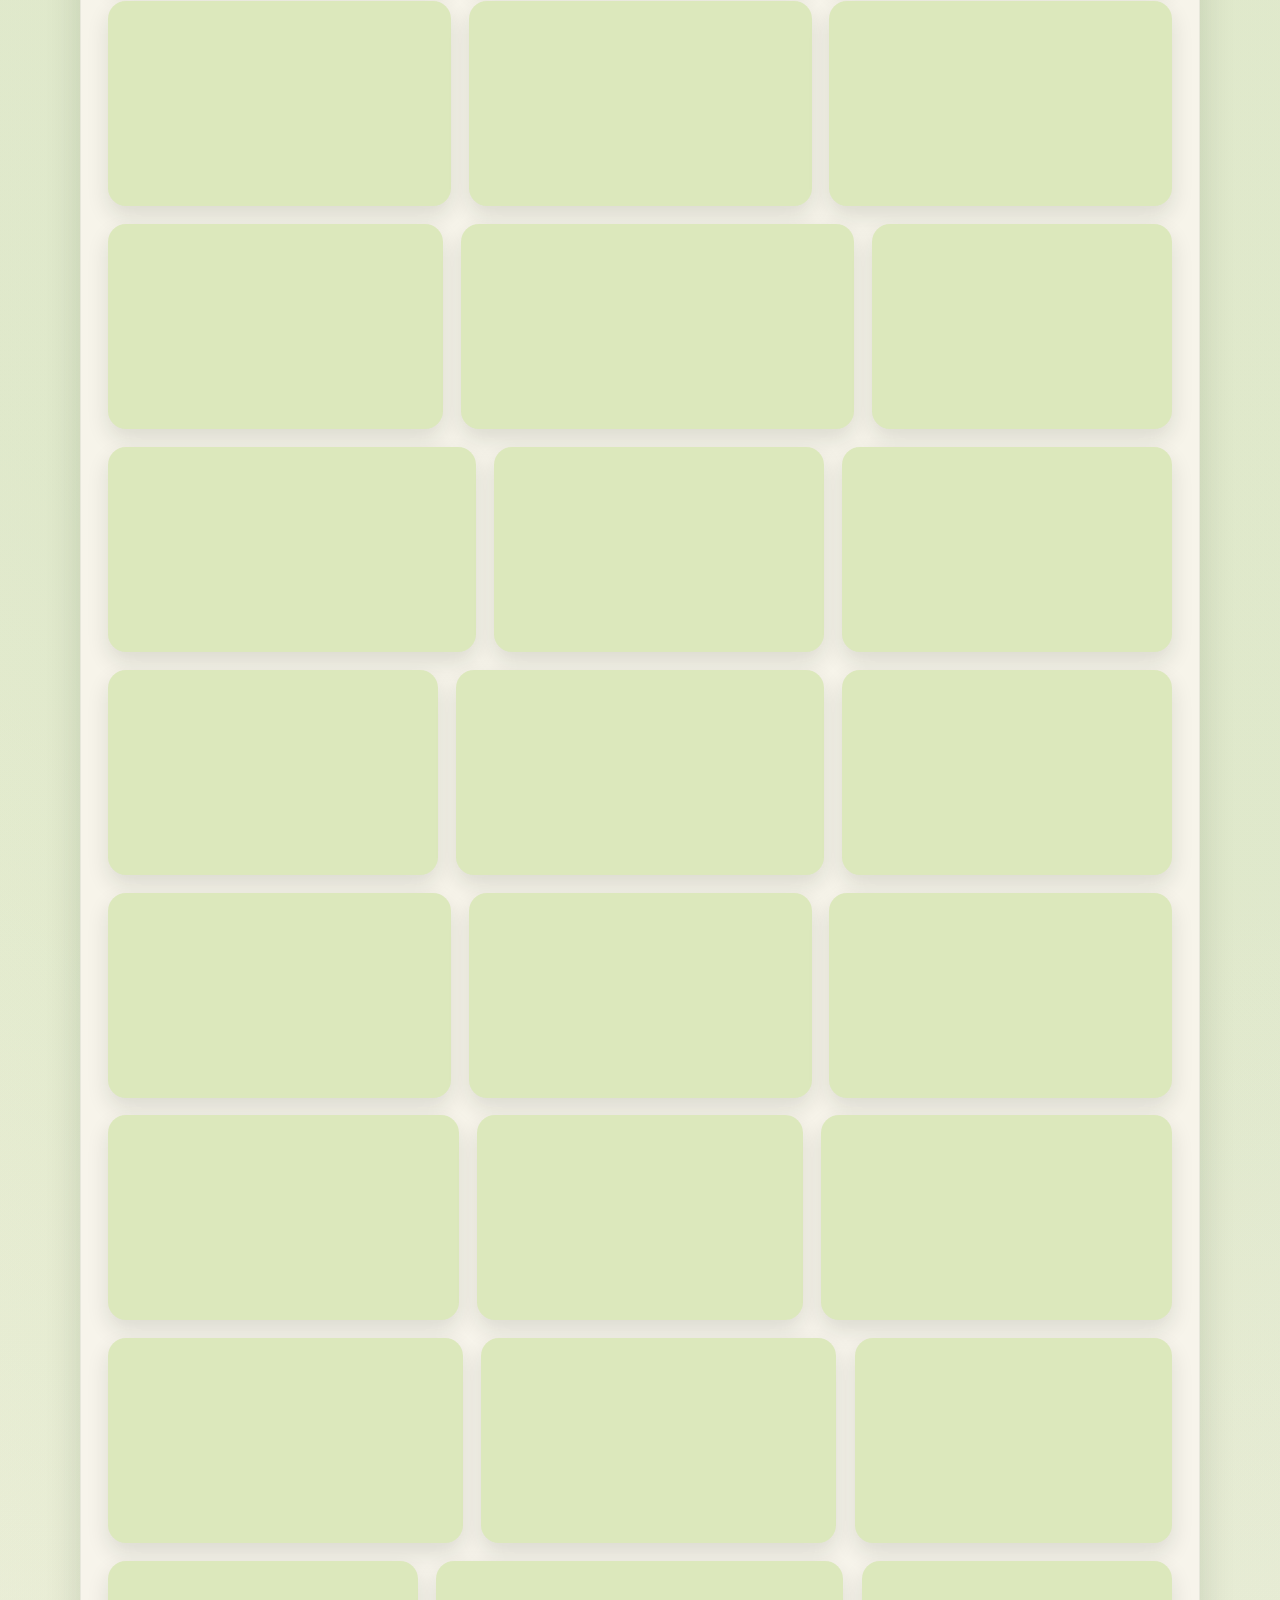
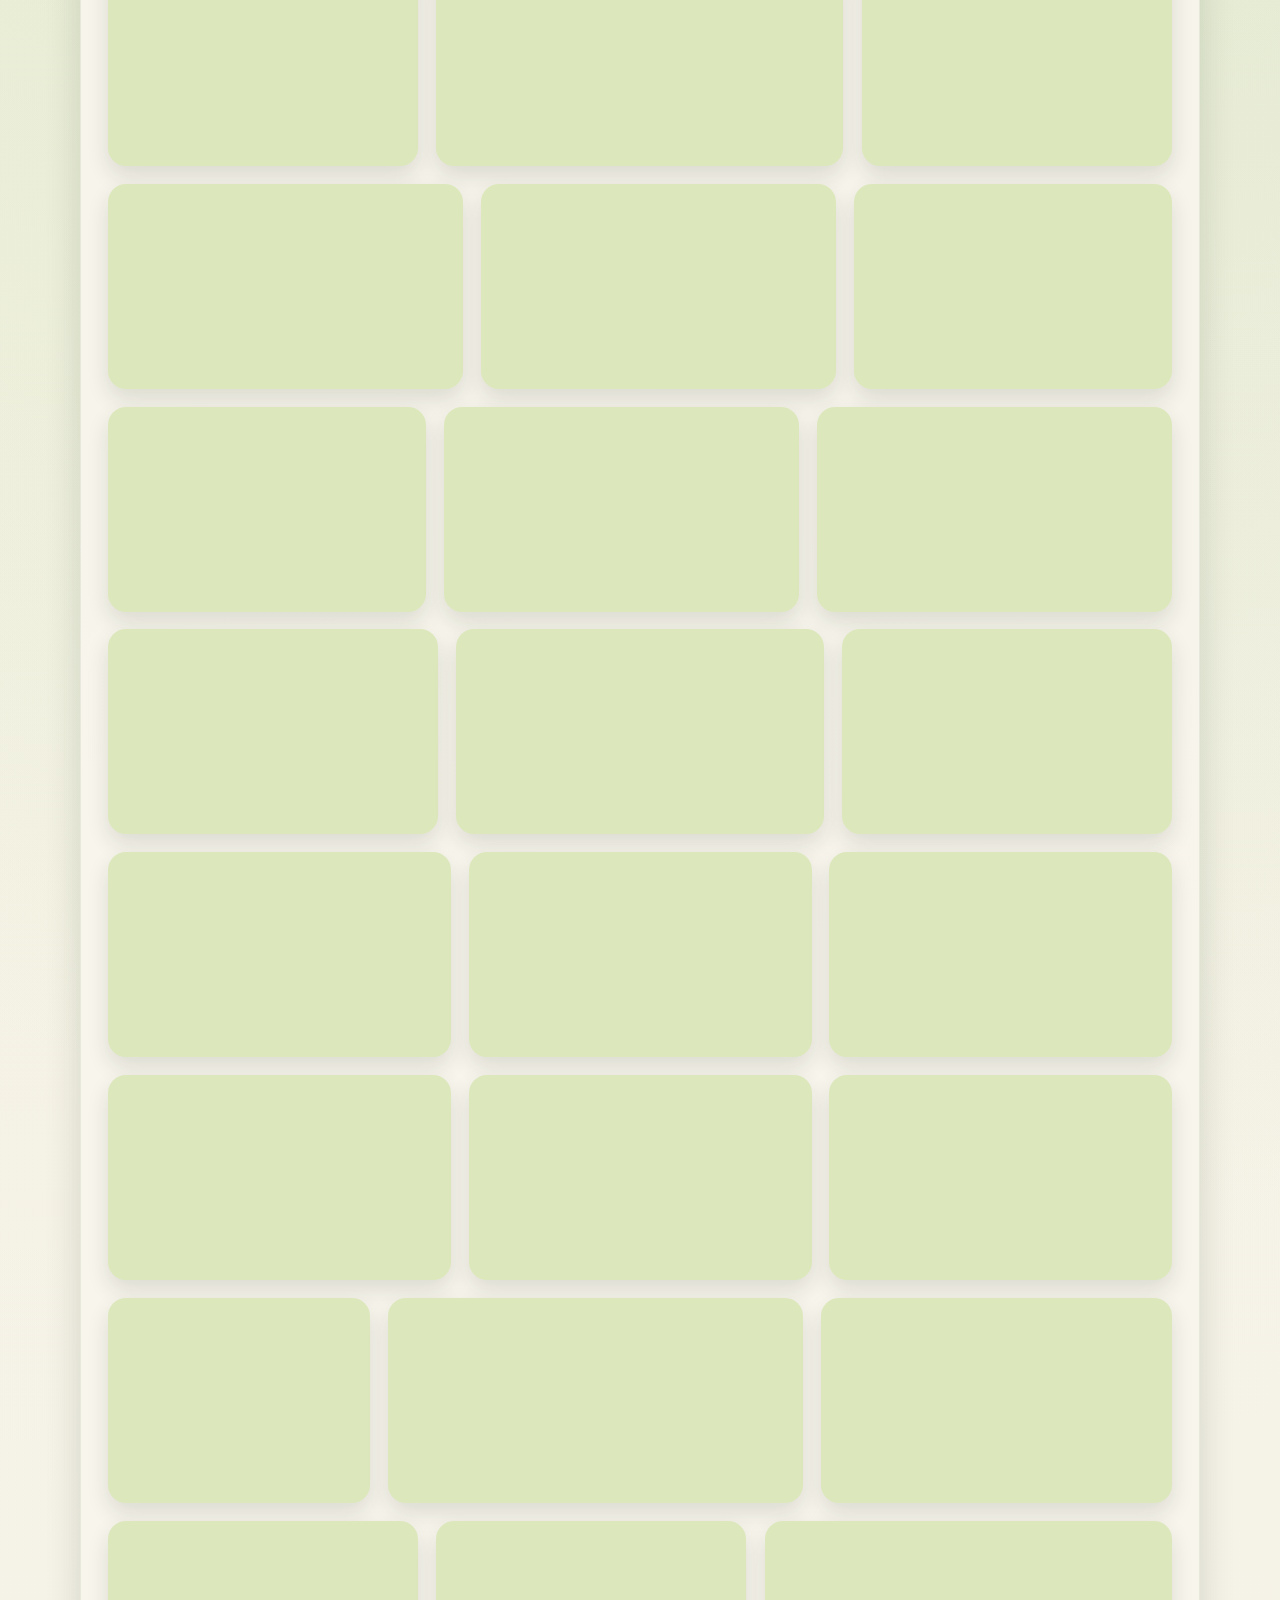
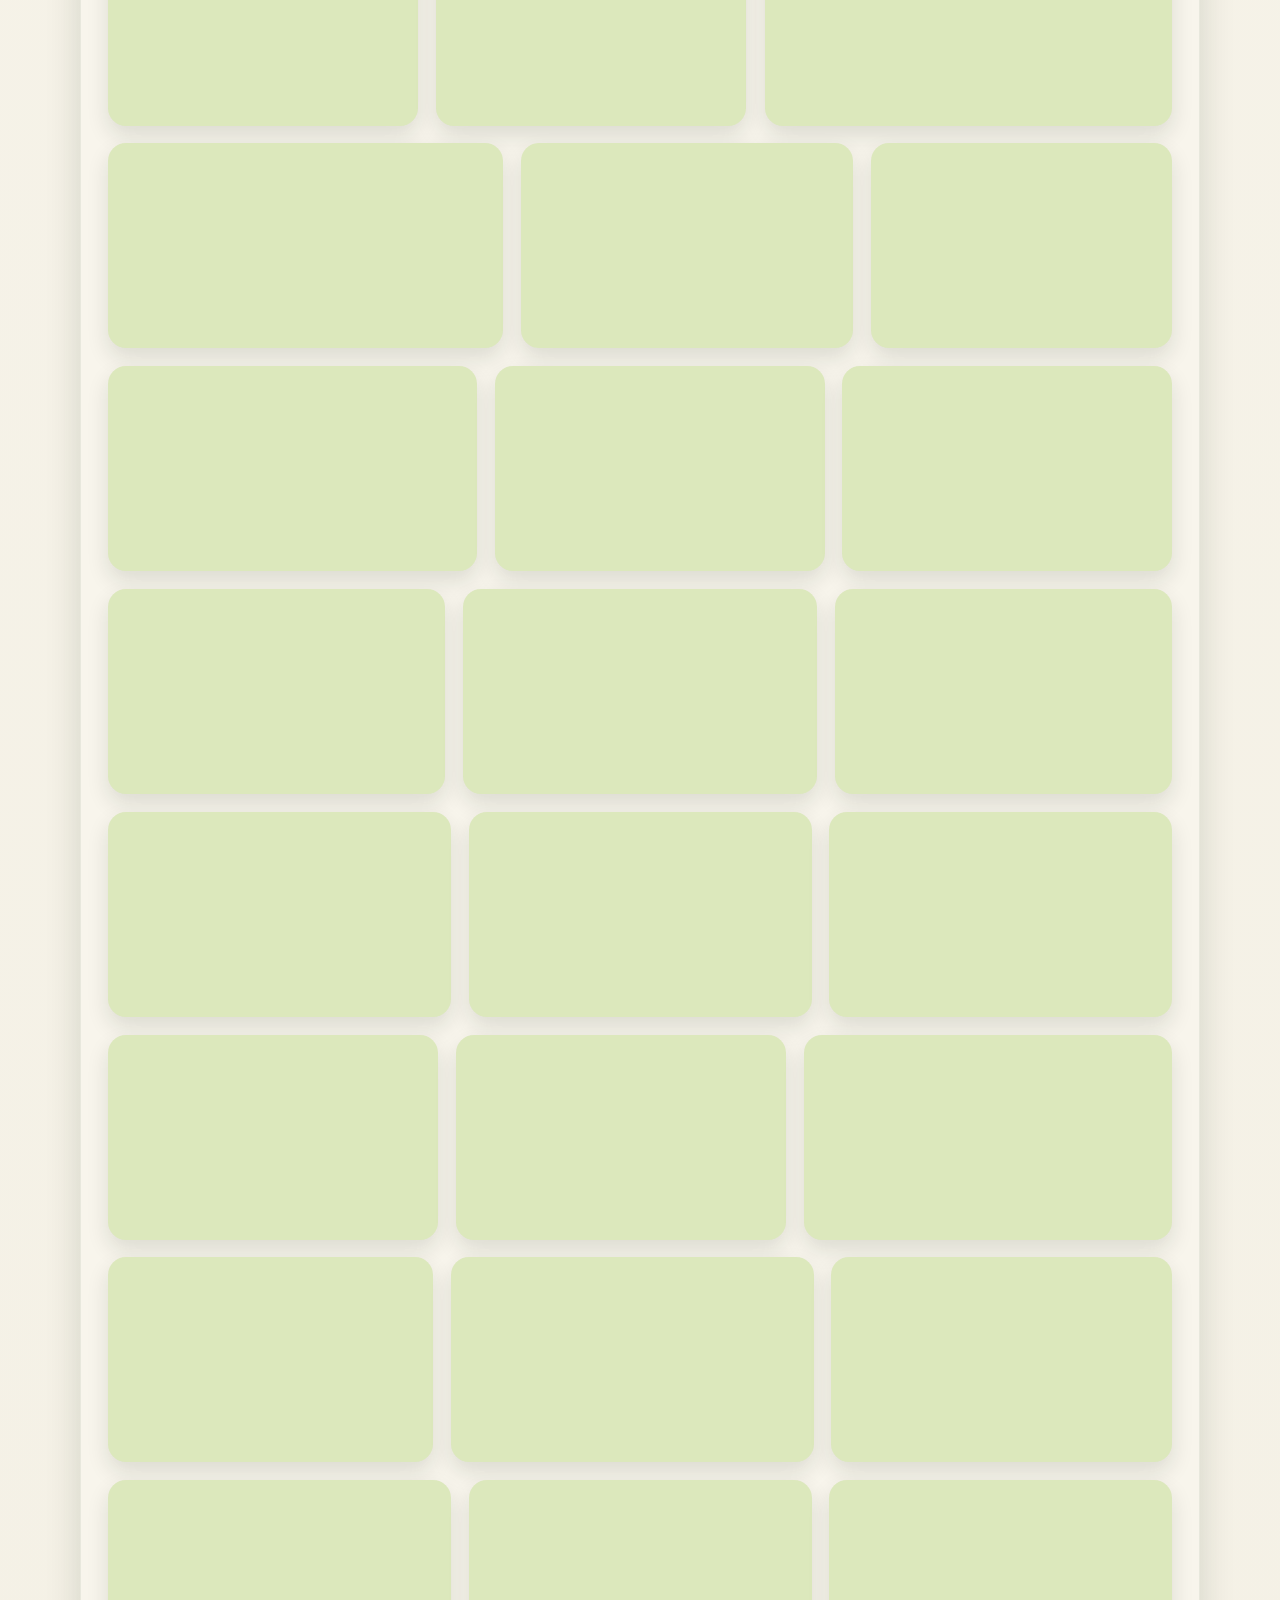
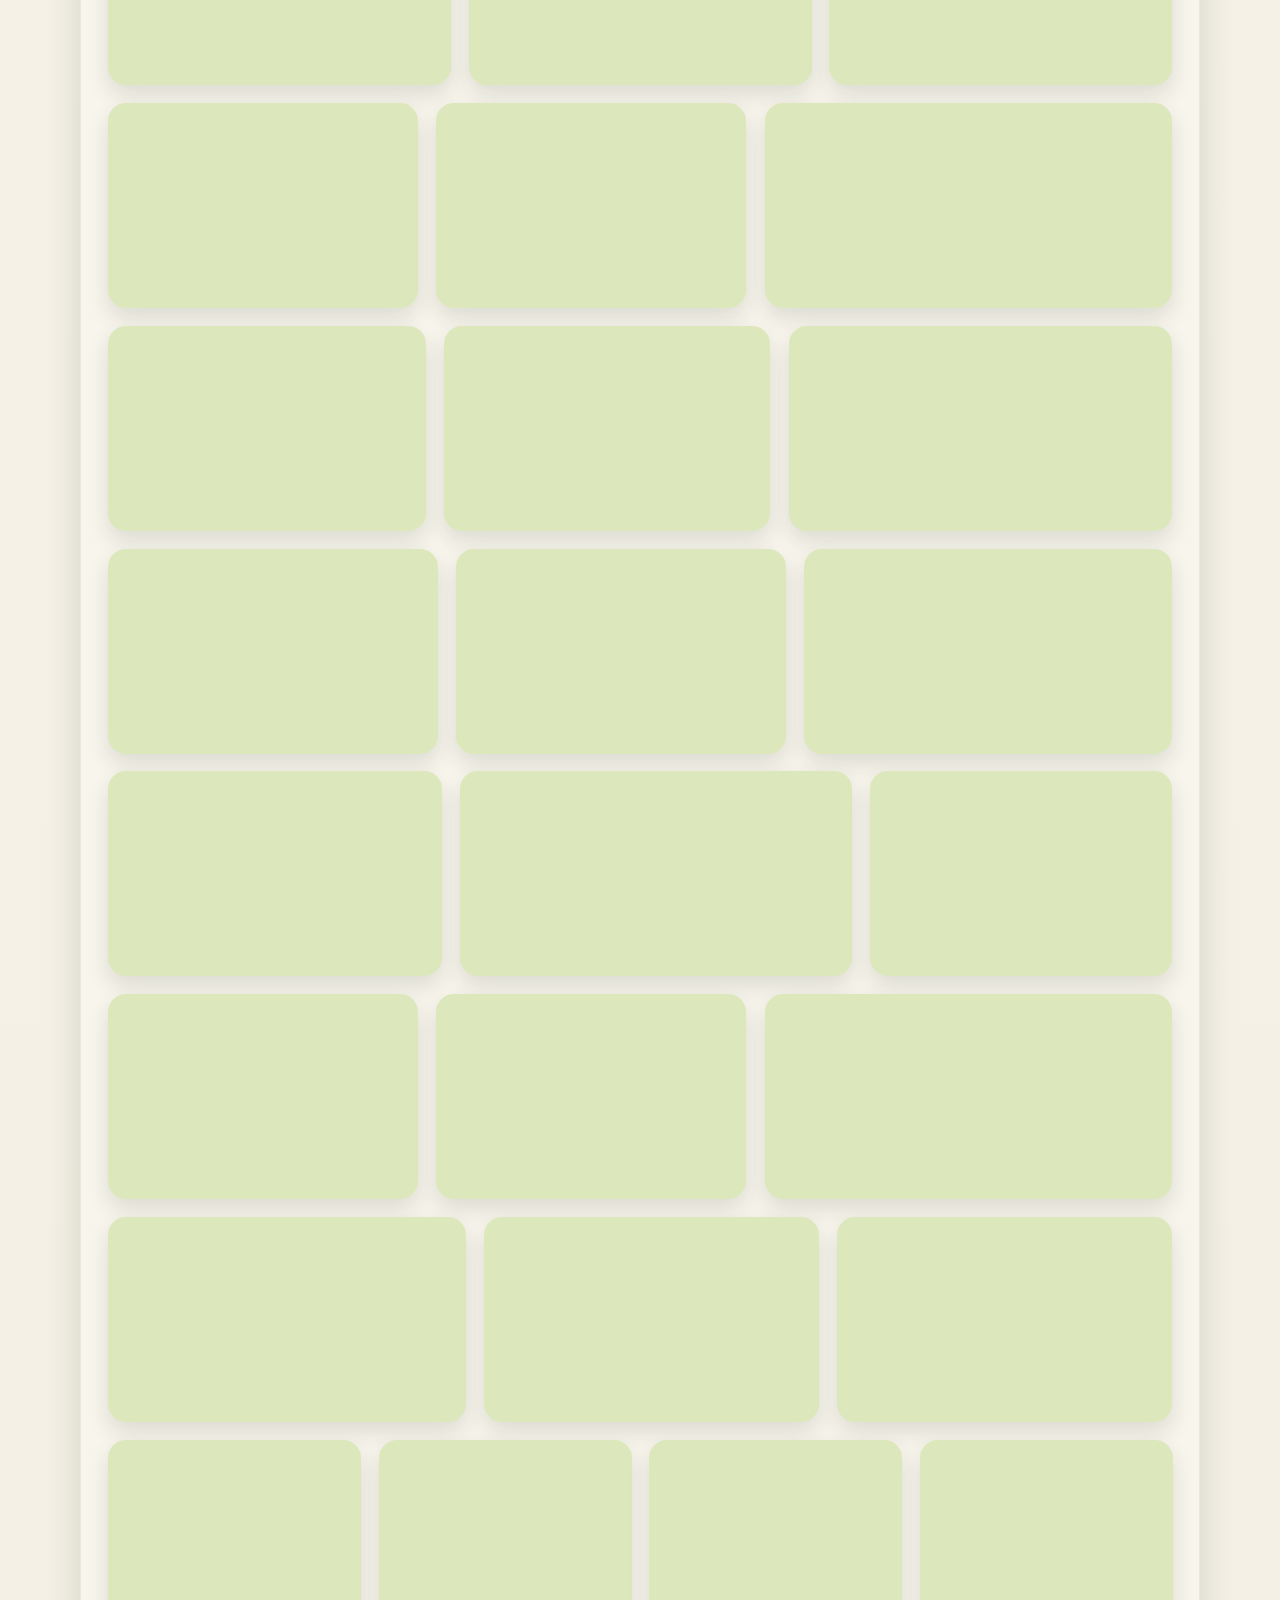
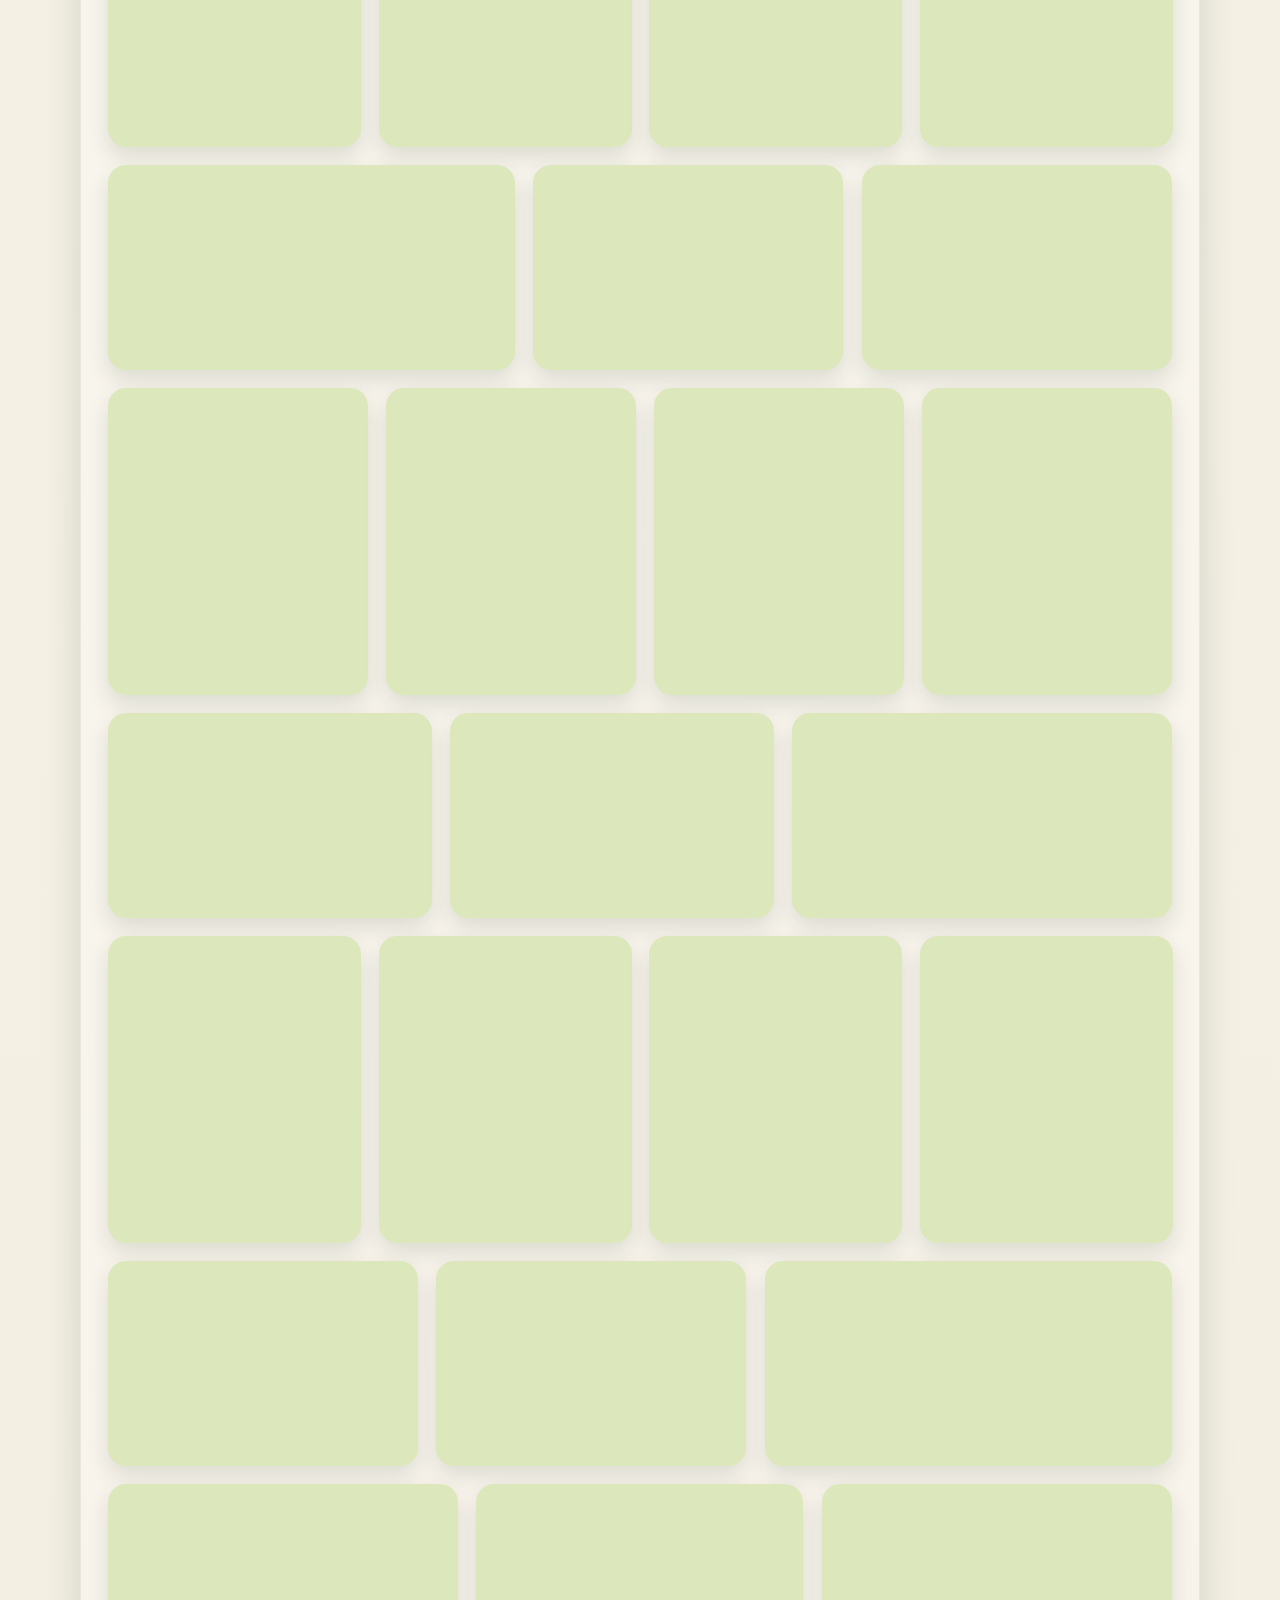
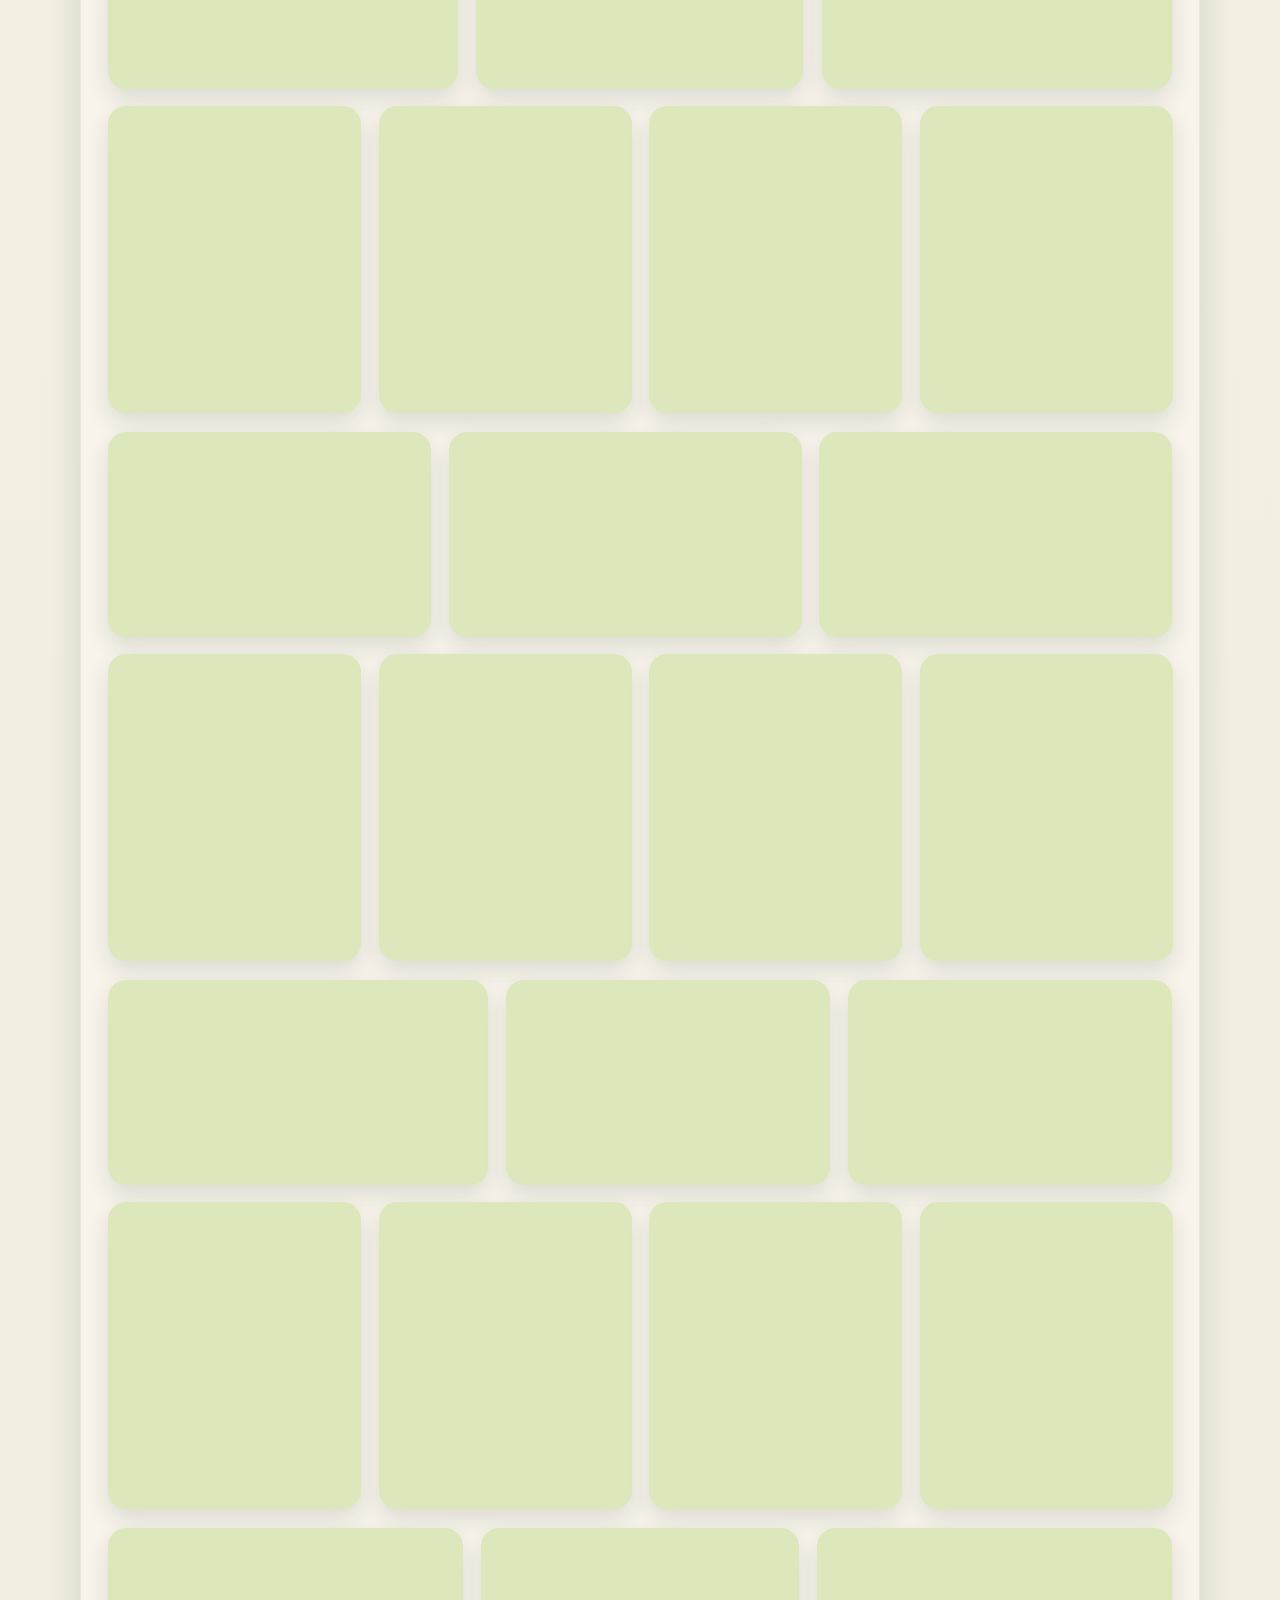
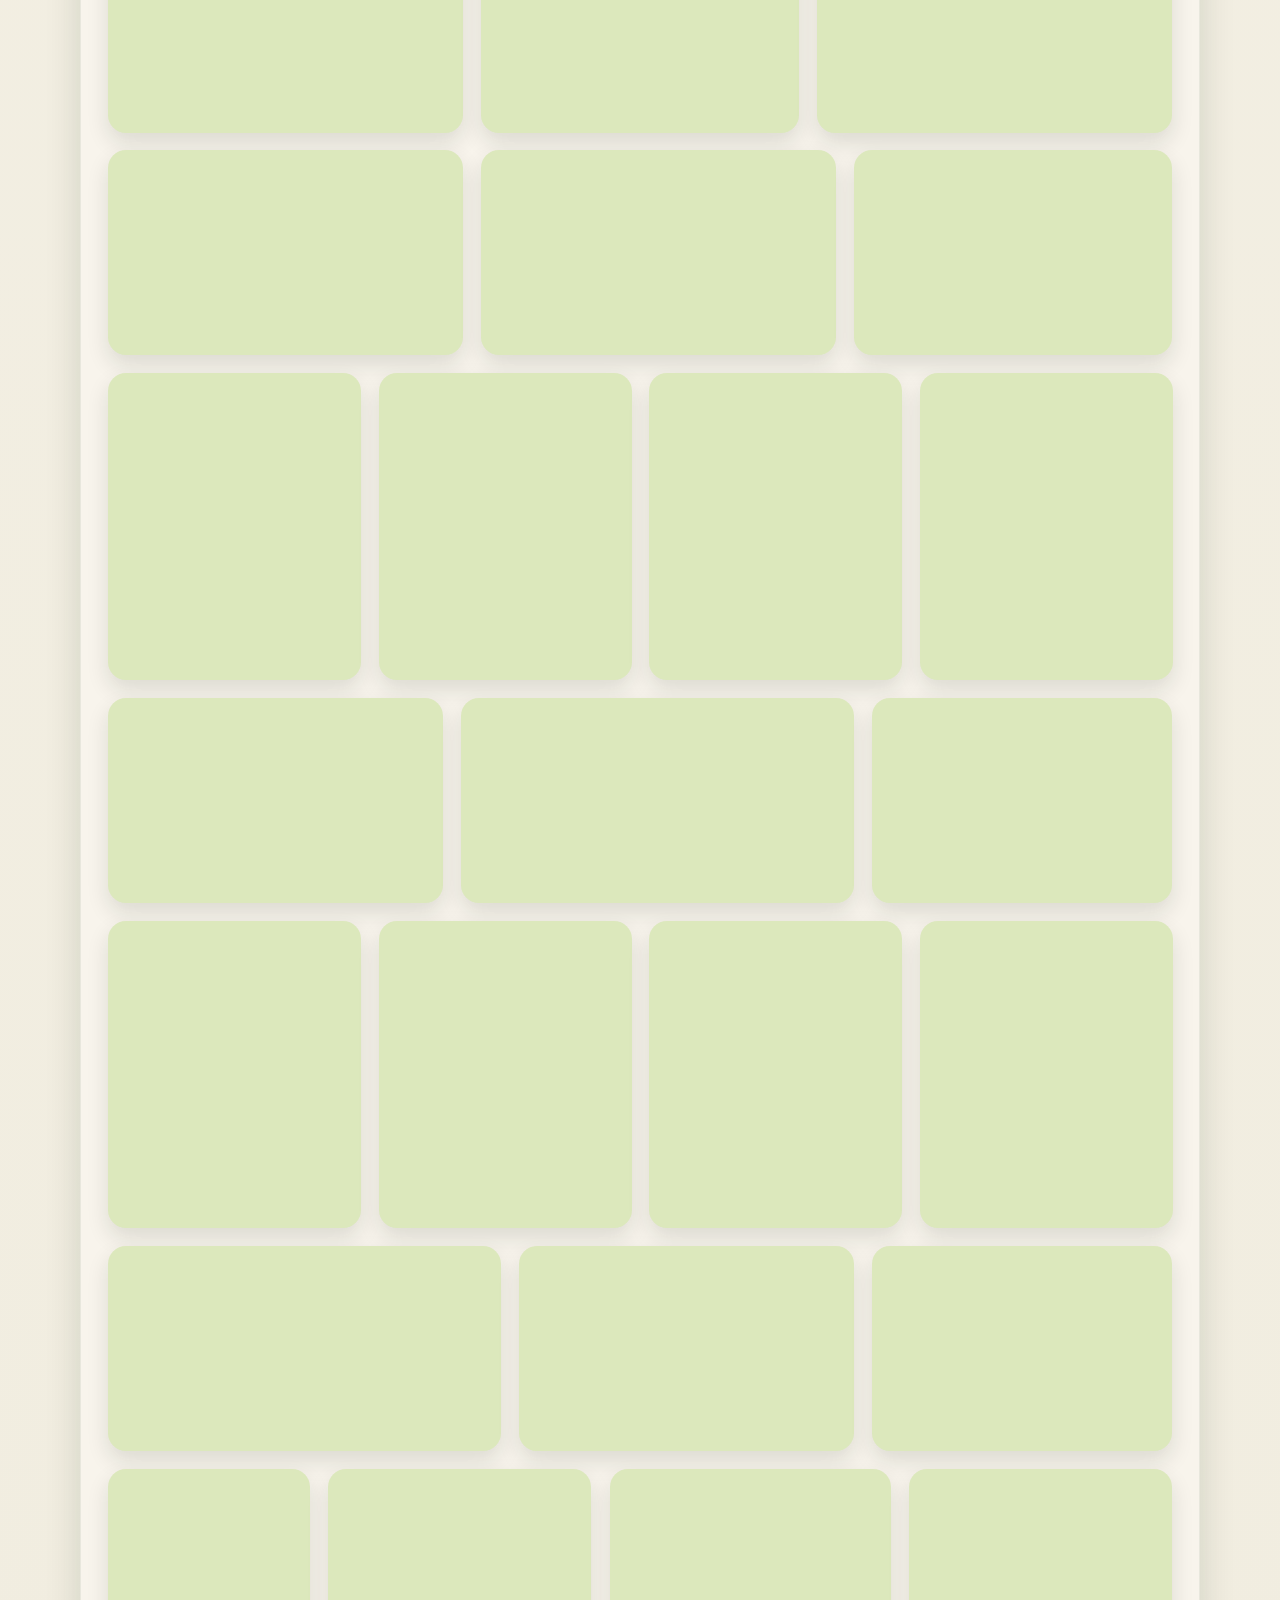
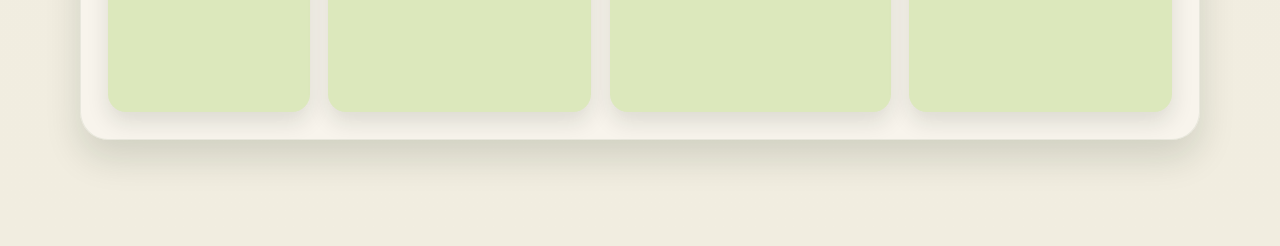
==== commit be82e722: "Bump data cache version on gallery" ====
--- a/gallery.html
+++ b/gallery.html
@@ -47,7 +47,7 @@
         <button class="lightbox-nav lightbox-next" id="lightboxNext" aria-label="下一张">›</button>
     </div>
 
-    <script src="js/data.js?v=20260412b"></script>
+    <script src="js/data.js?v=20260412c"></script>
     <script src="js/gallery.js"></script>
 </body>
 </html>
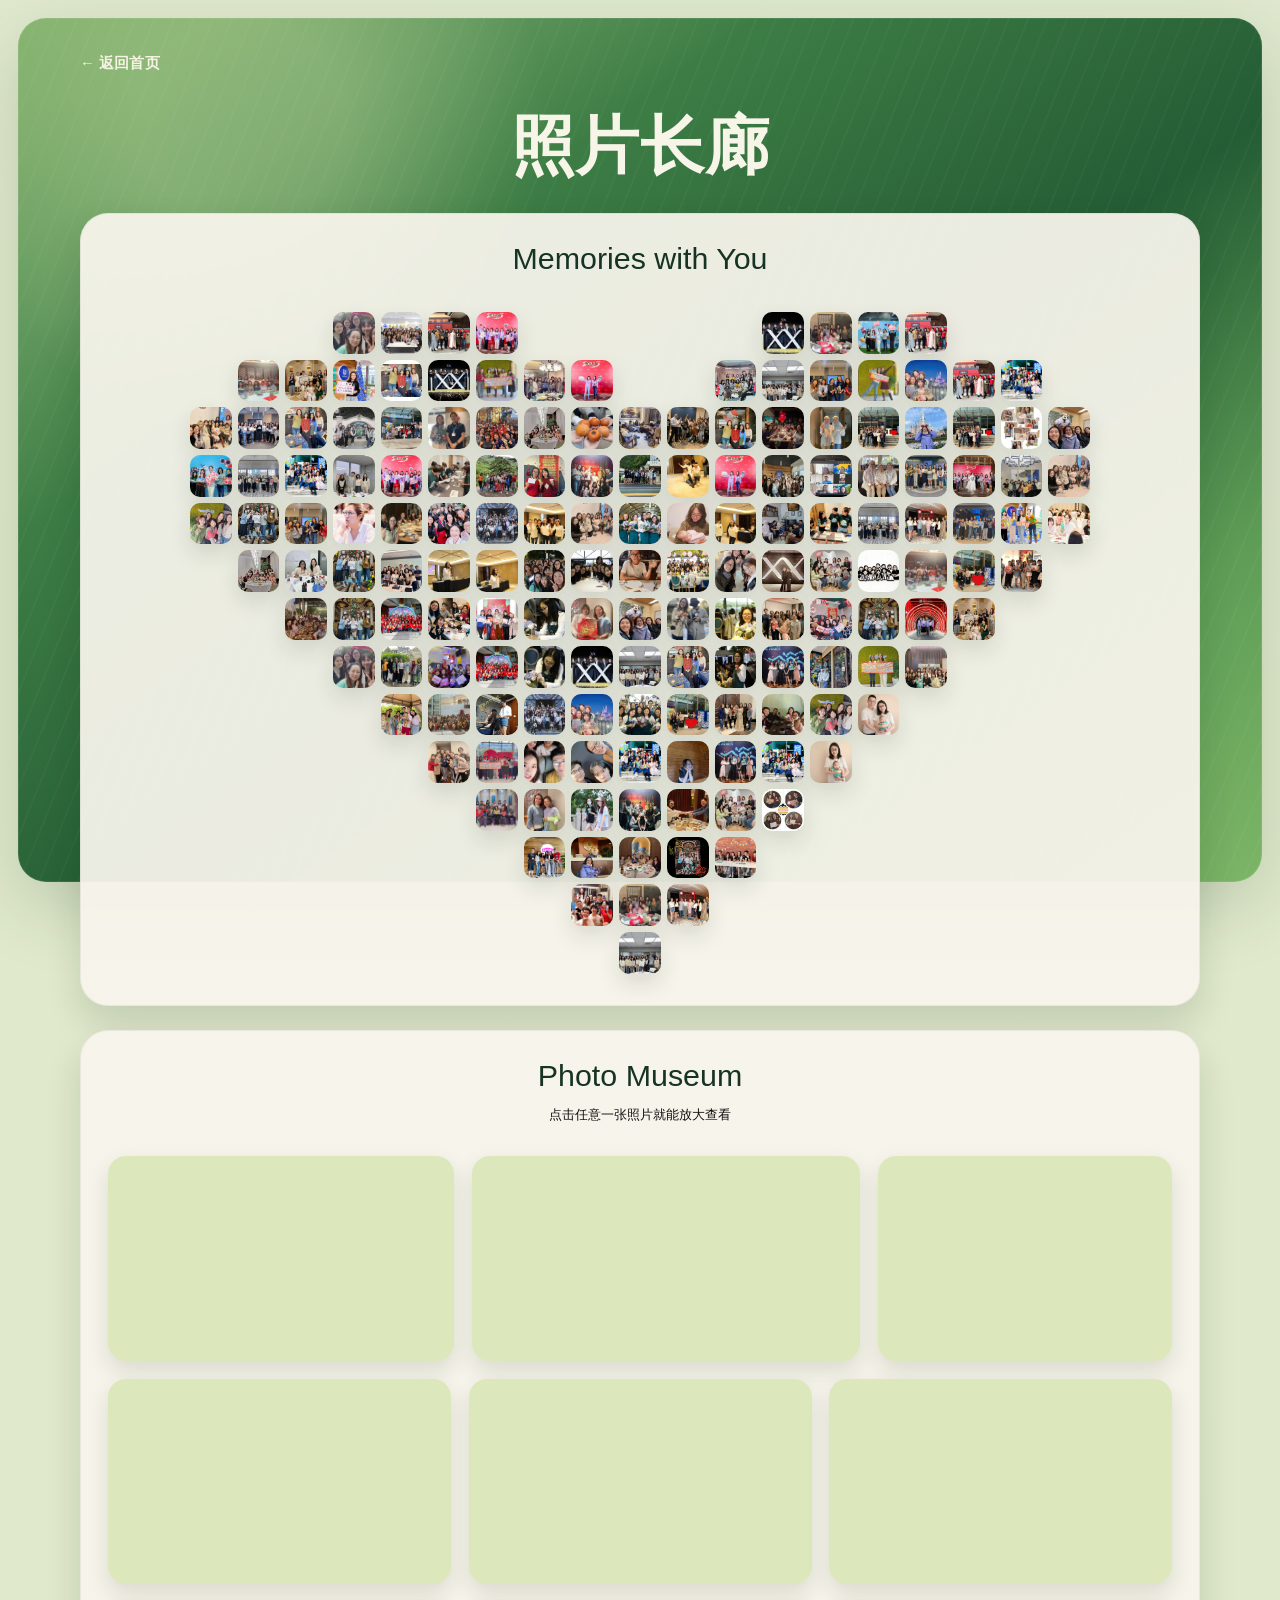
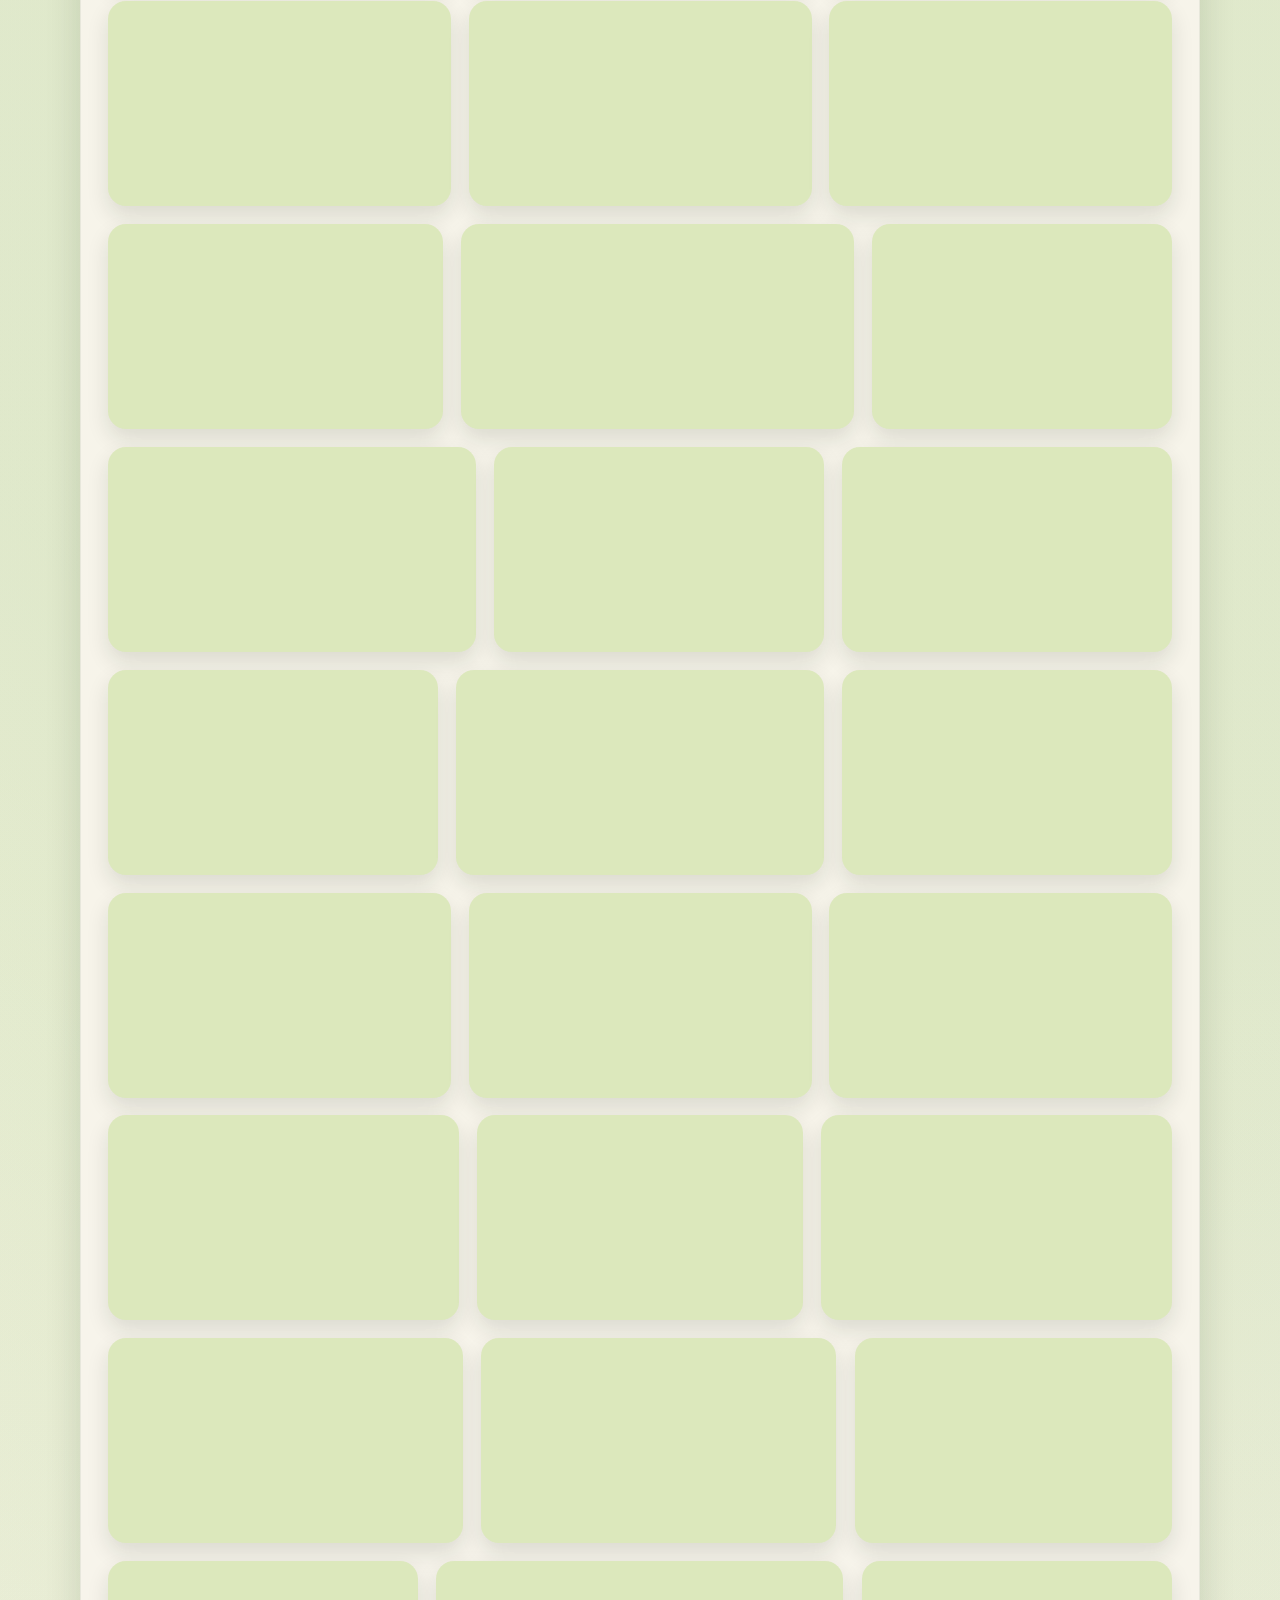
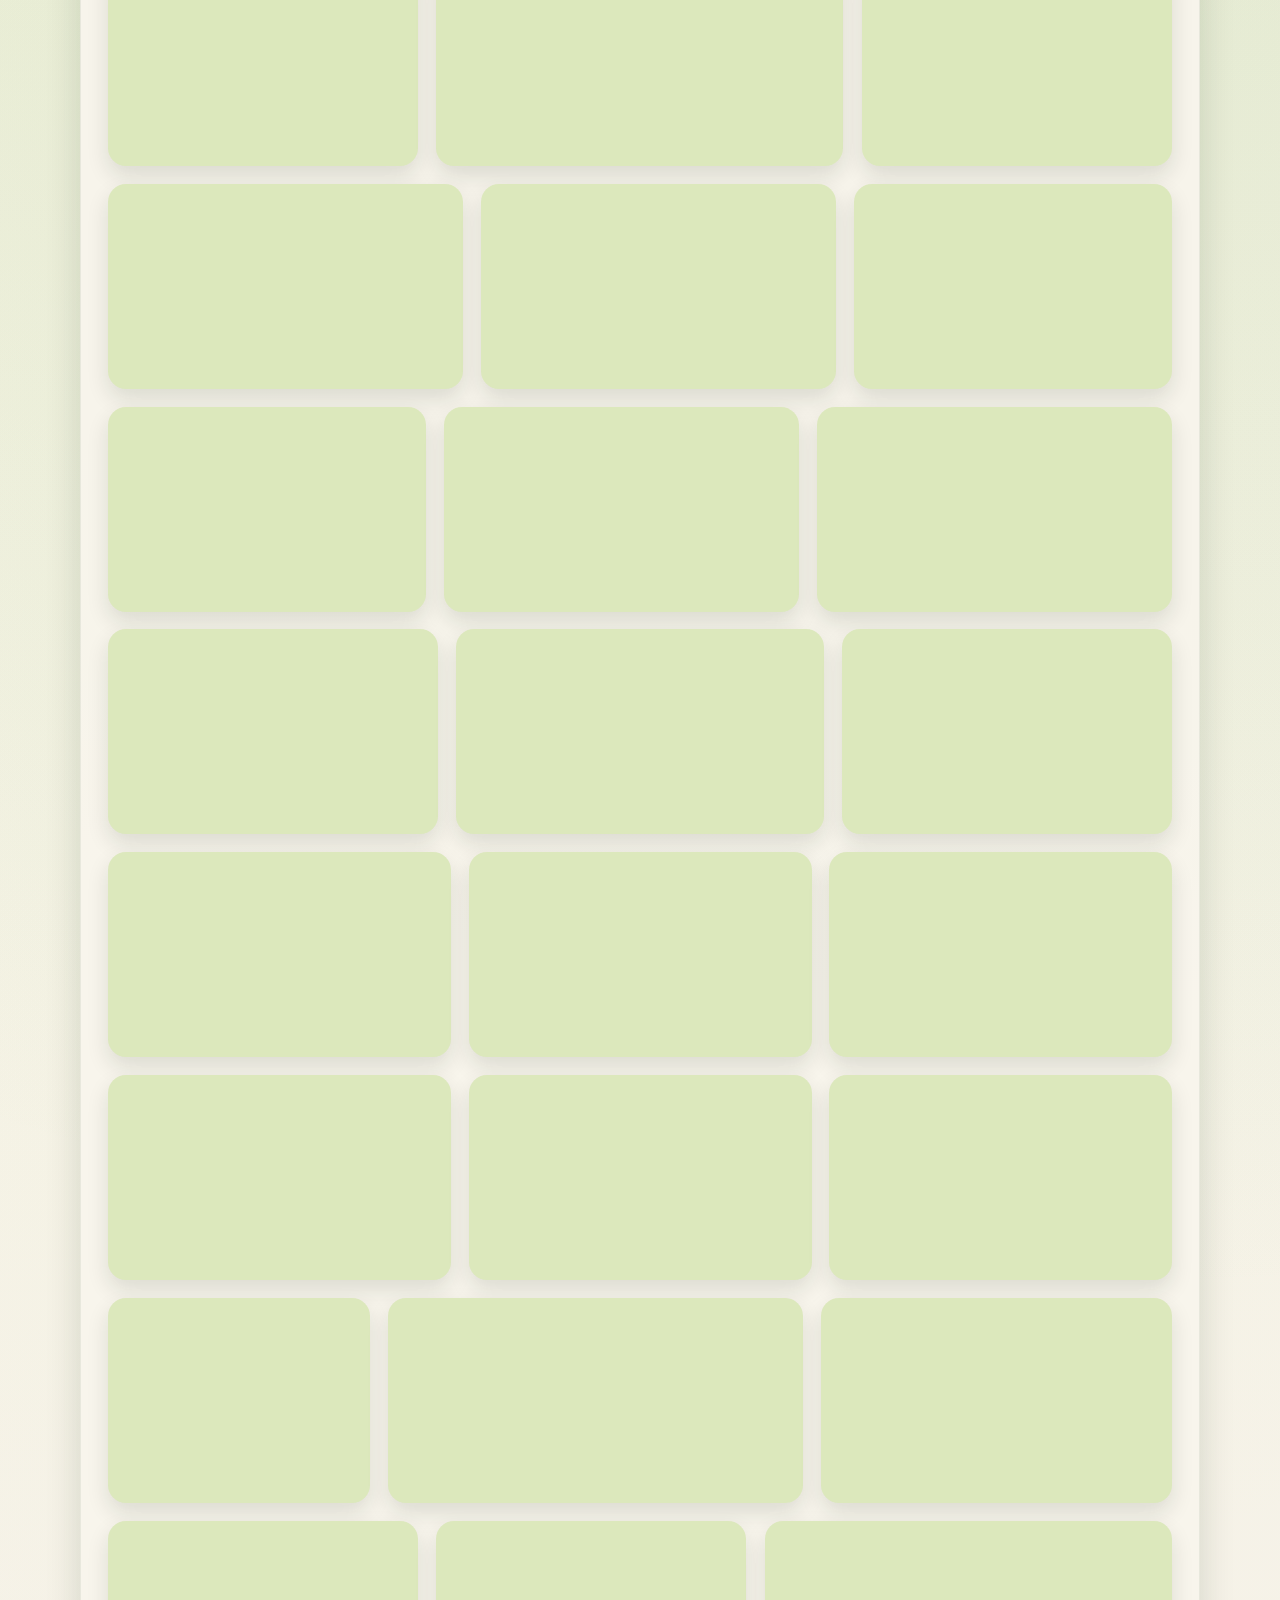
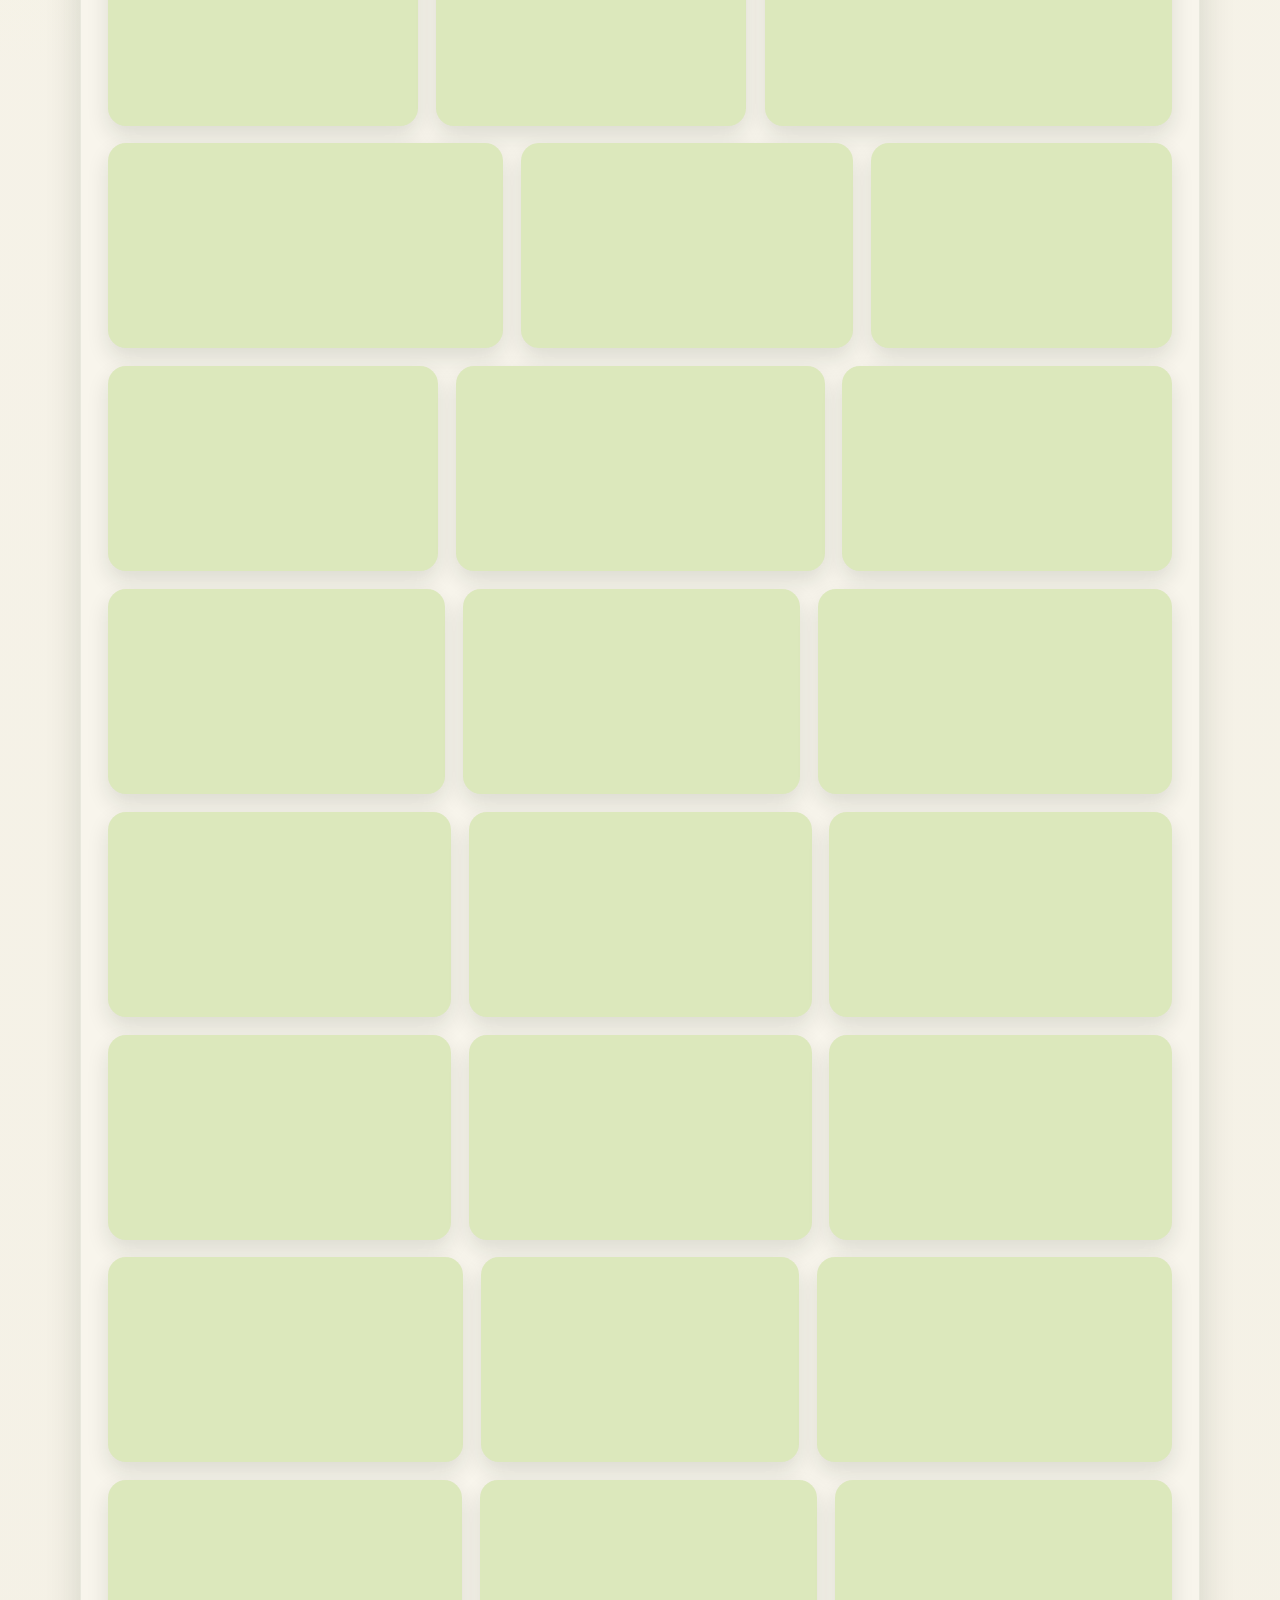
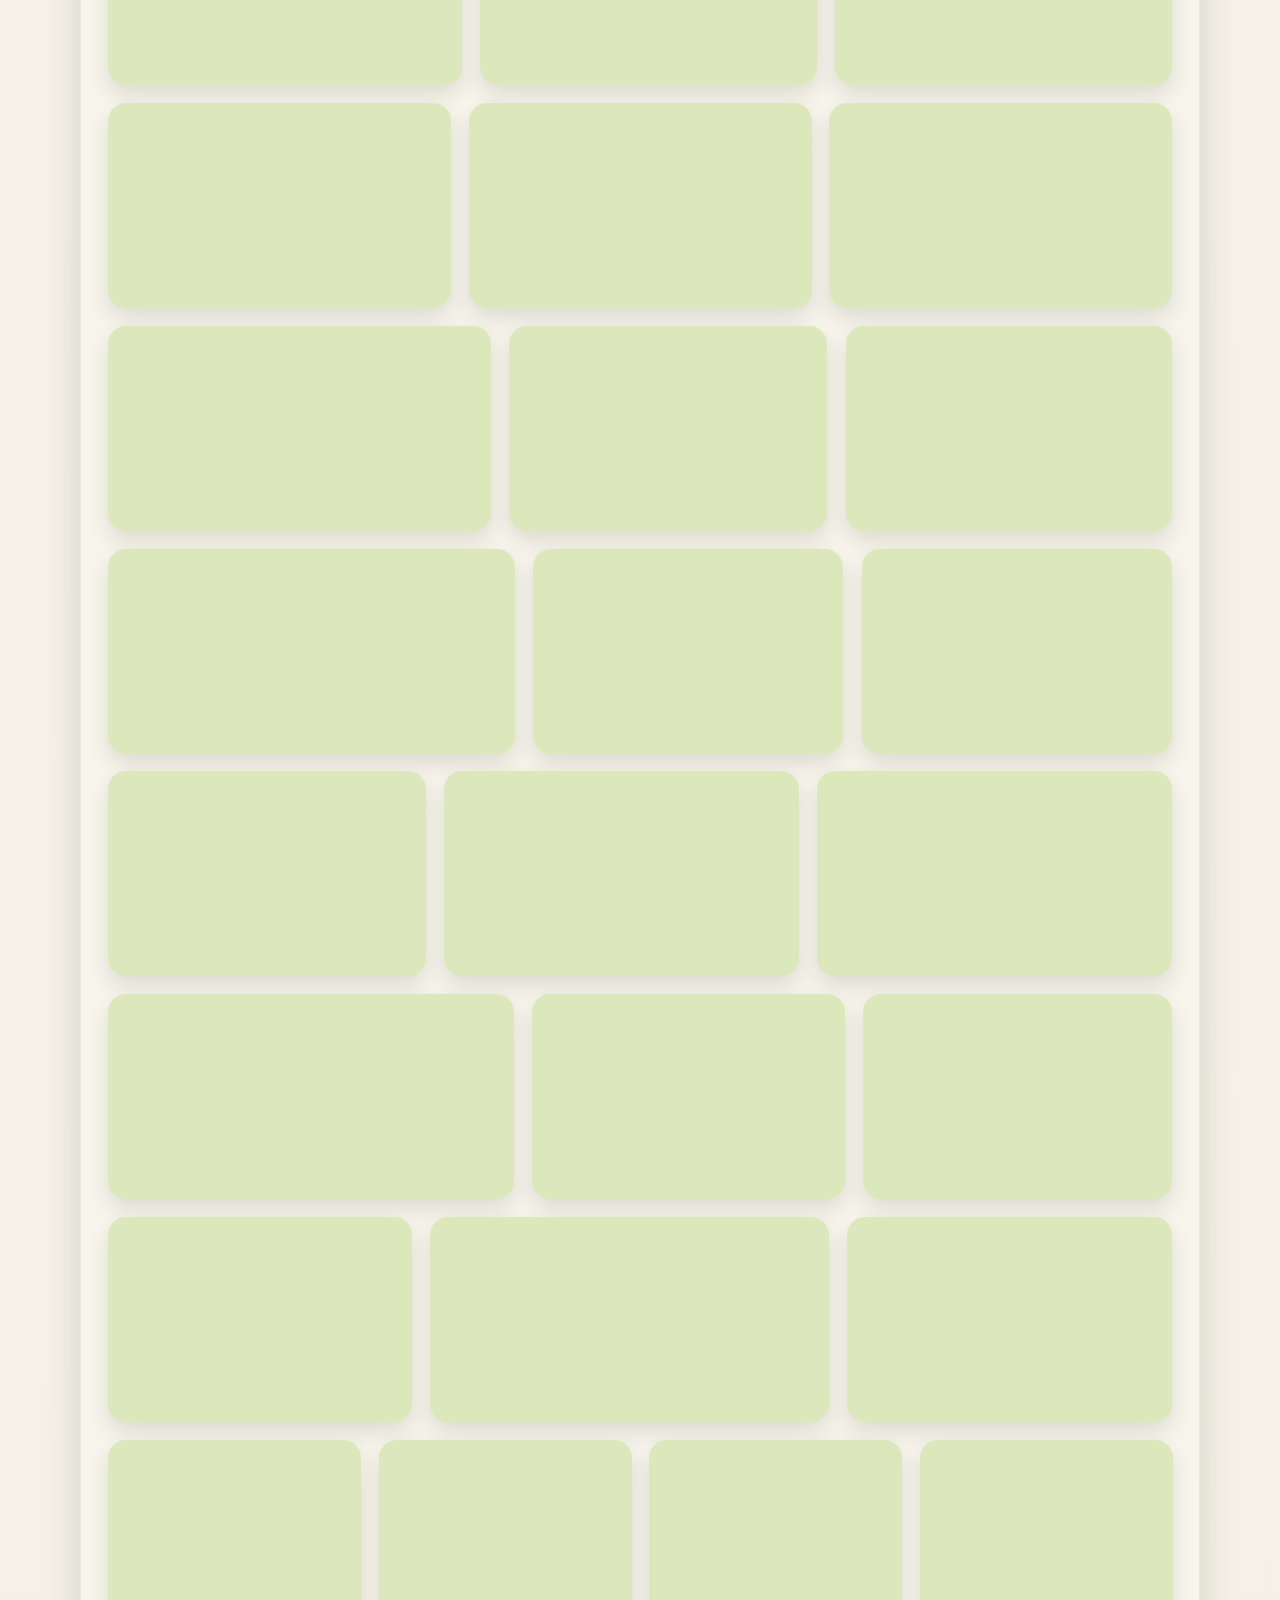
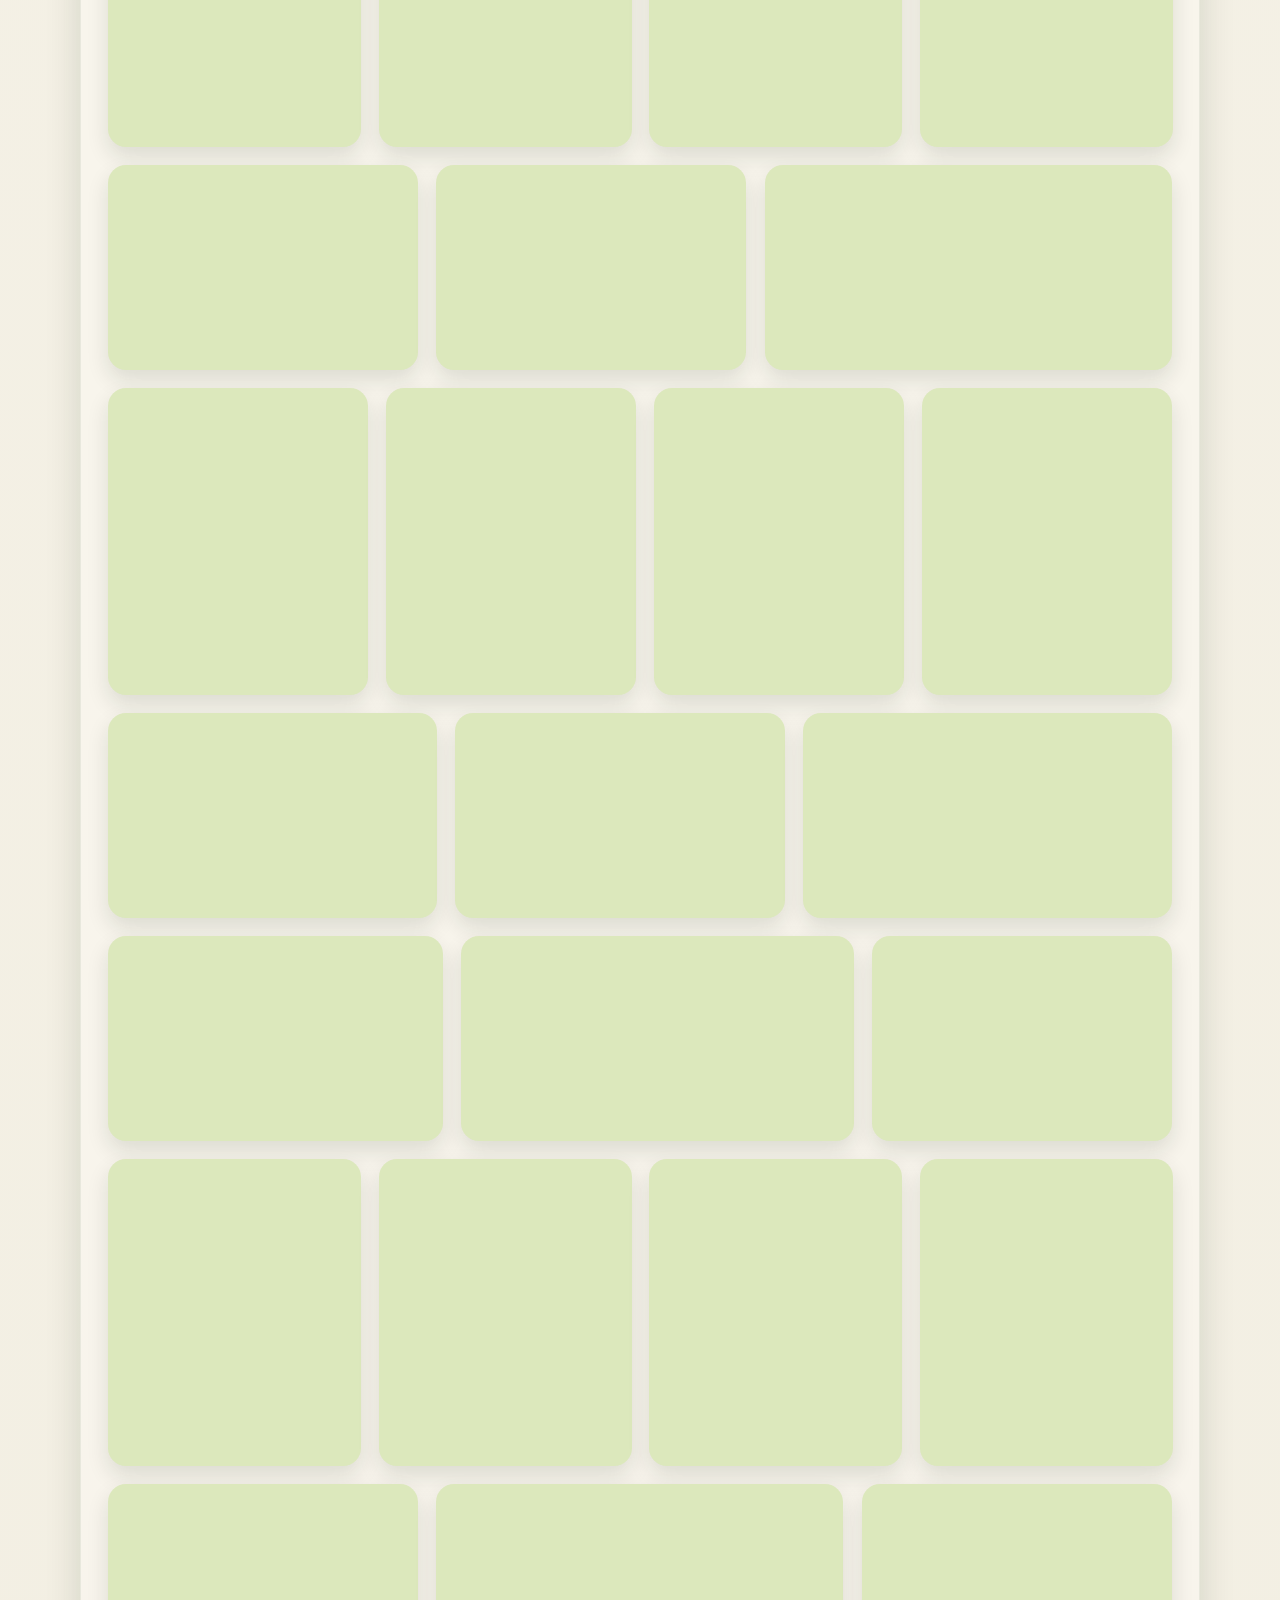
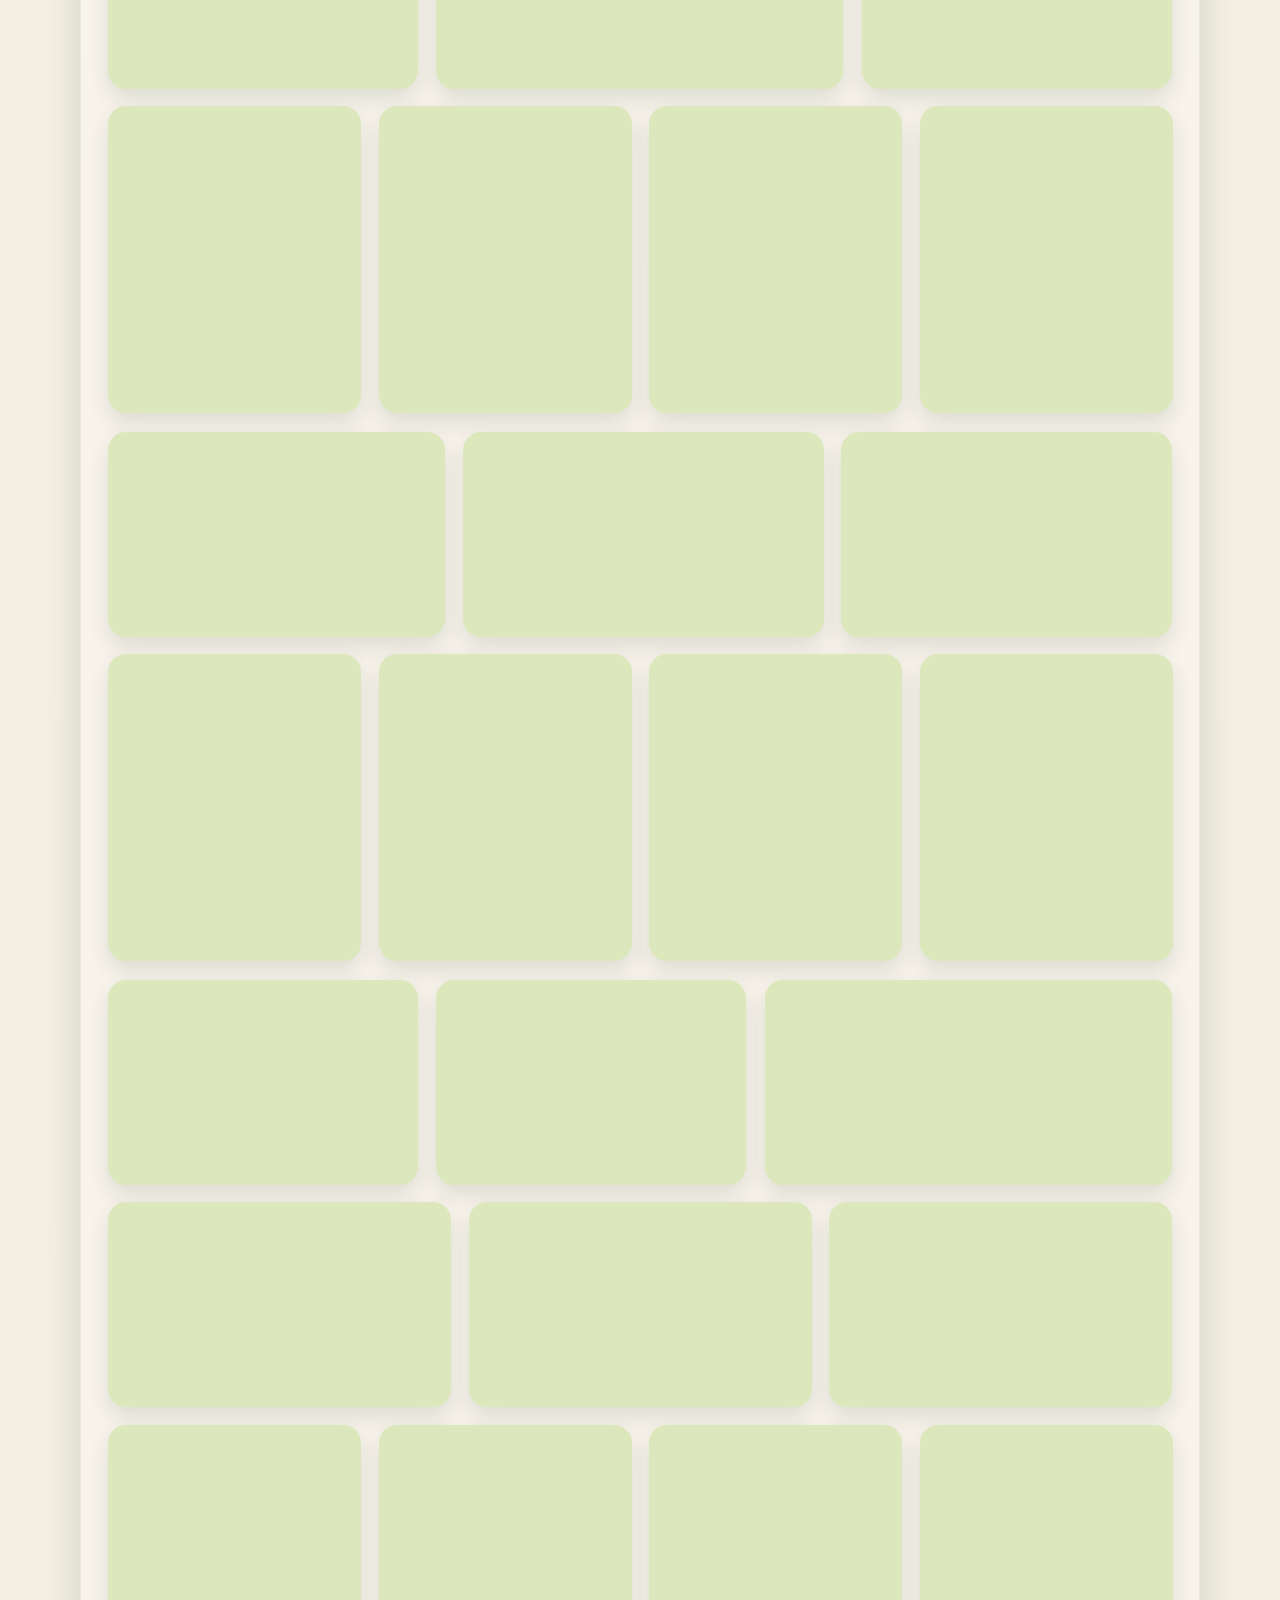
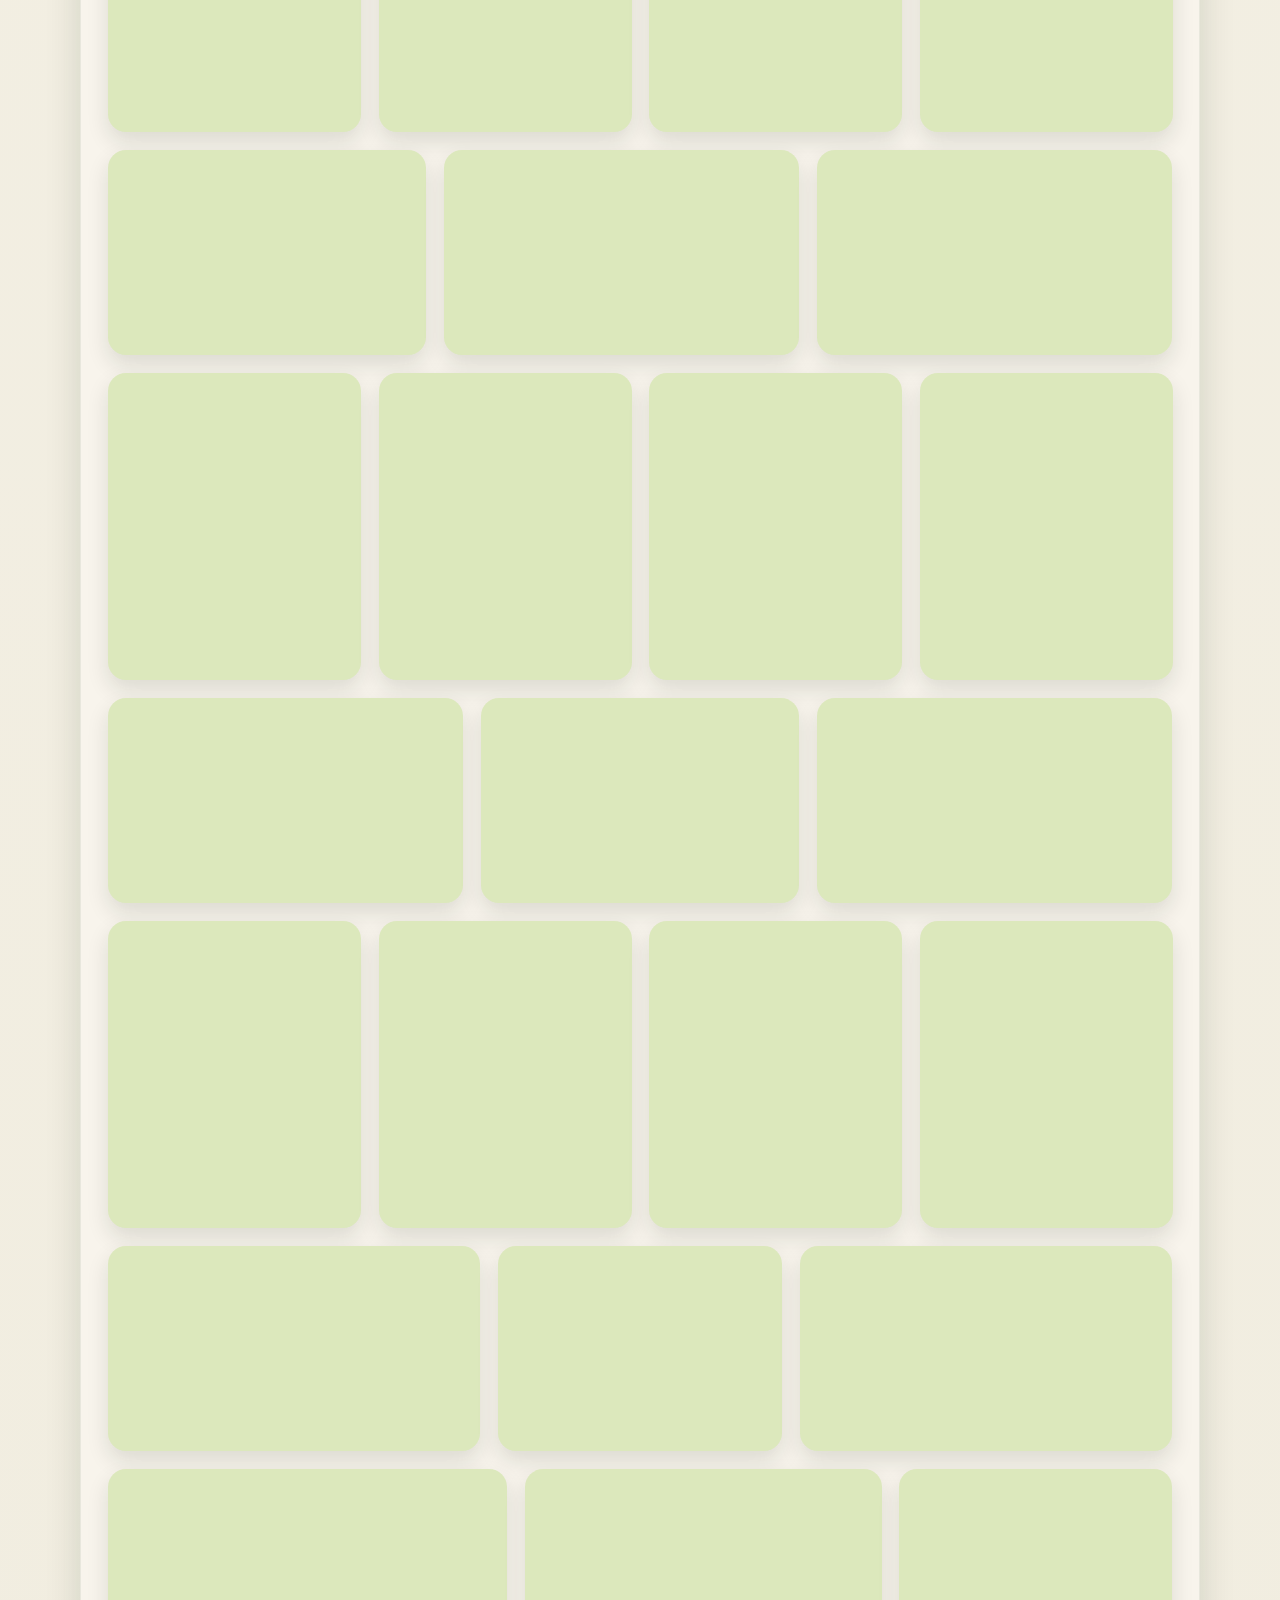
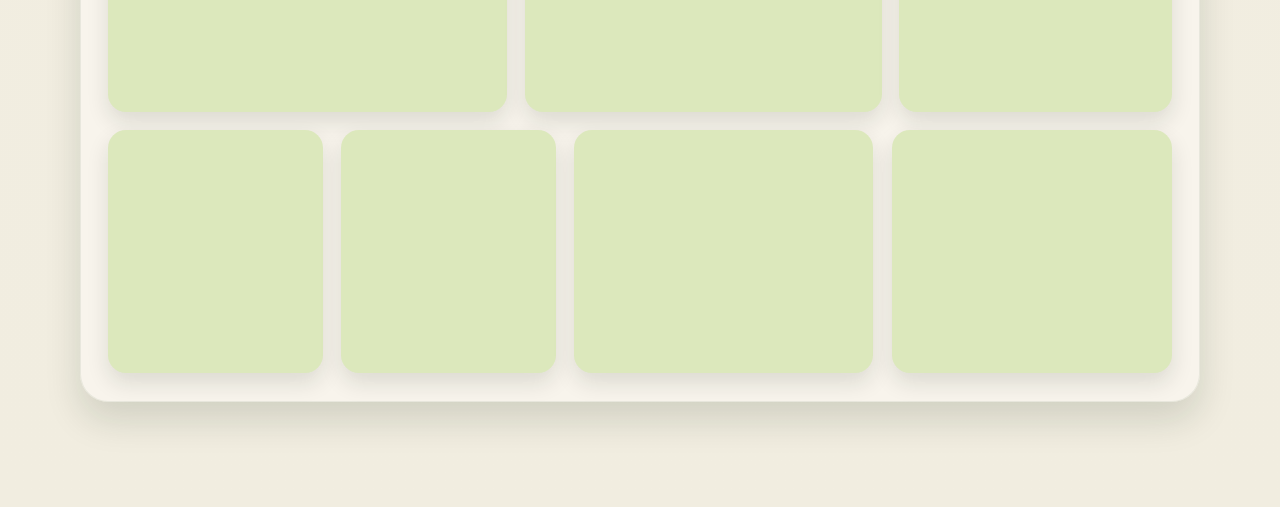
==== commit cad0c1d1: "Bump data cache version on gallery" ====
--- a/gallery.html
+++ b/gallery.html
@@ -47,7 +47,7 @@
         <button class="lightbox-nav lightbox-next" id="lightboxNext" aria-label="下一张">›</button>
     </div>
 
-    <script src="js/data.js?v=20260412c"></script>
+    <script src="js/data.js?v=20260413a"></script>
     <script src="js/gallery.js"></script>
 </body>
 </html>
--- a/css/style.css
+++ b/css/style.css
@@ -550,6 +550,19 @@
     border: 1px solid rgba(255, 255, 255, 0.26);
 }
 
+.draw-button.is-drawing {
+    transform: scale(0.98);
+    box-shadow:
+        0 16px 44px rgba(10, 28, 14, 0.34),
+        0 0 0 10px rgba(238, 241, 93, 0.08);
+    animation: drawButtonPulse 0.9s ease-in-out infinite;
+}
+
+.draw-button.is-drawing::after {
+    border-color: rgba(255, 245, 137, 0.62);
+    animation: drawButtonRing 0.9s ease-in-out infinite;
+}
+
 /* 卡片容器 */
 .card-container {
     perspective: 1000px;
@@ -618,6 +631,26 @@
 
 .daily-quote.show {
     opacity: 1;
+}
+
+@keyframes drawButtonPulse {
+    0%, 100% {
+        transform: scale(0.98) translateY(0);
+    }
+    50% {
+        transform: scale(1.03) translateY(-4px);
+    }
+}
+
+@keyframes drawButtonRing {
+    0%, 100% {
+        inset: 14px;
+        opacity: 0.8;
+    }
+    50% {
+        inset: 9px;
+        opacity: 1;
+    }
 }
 
 /* 操作按钮区 */
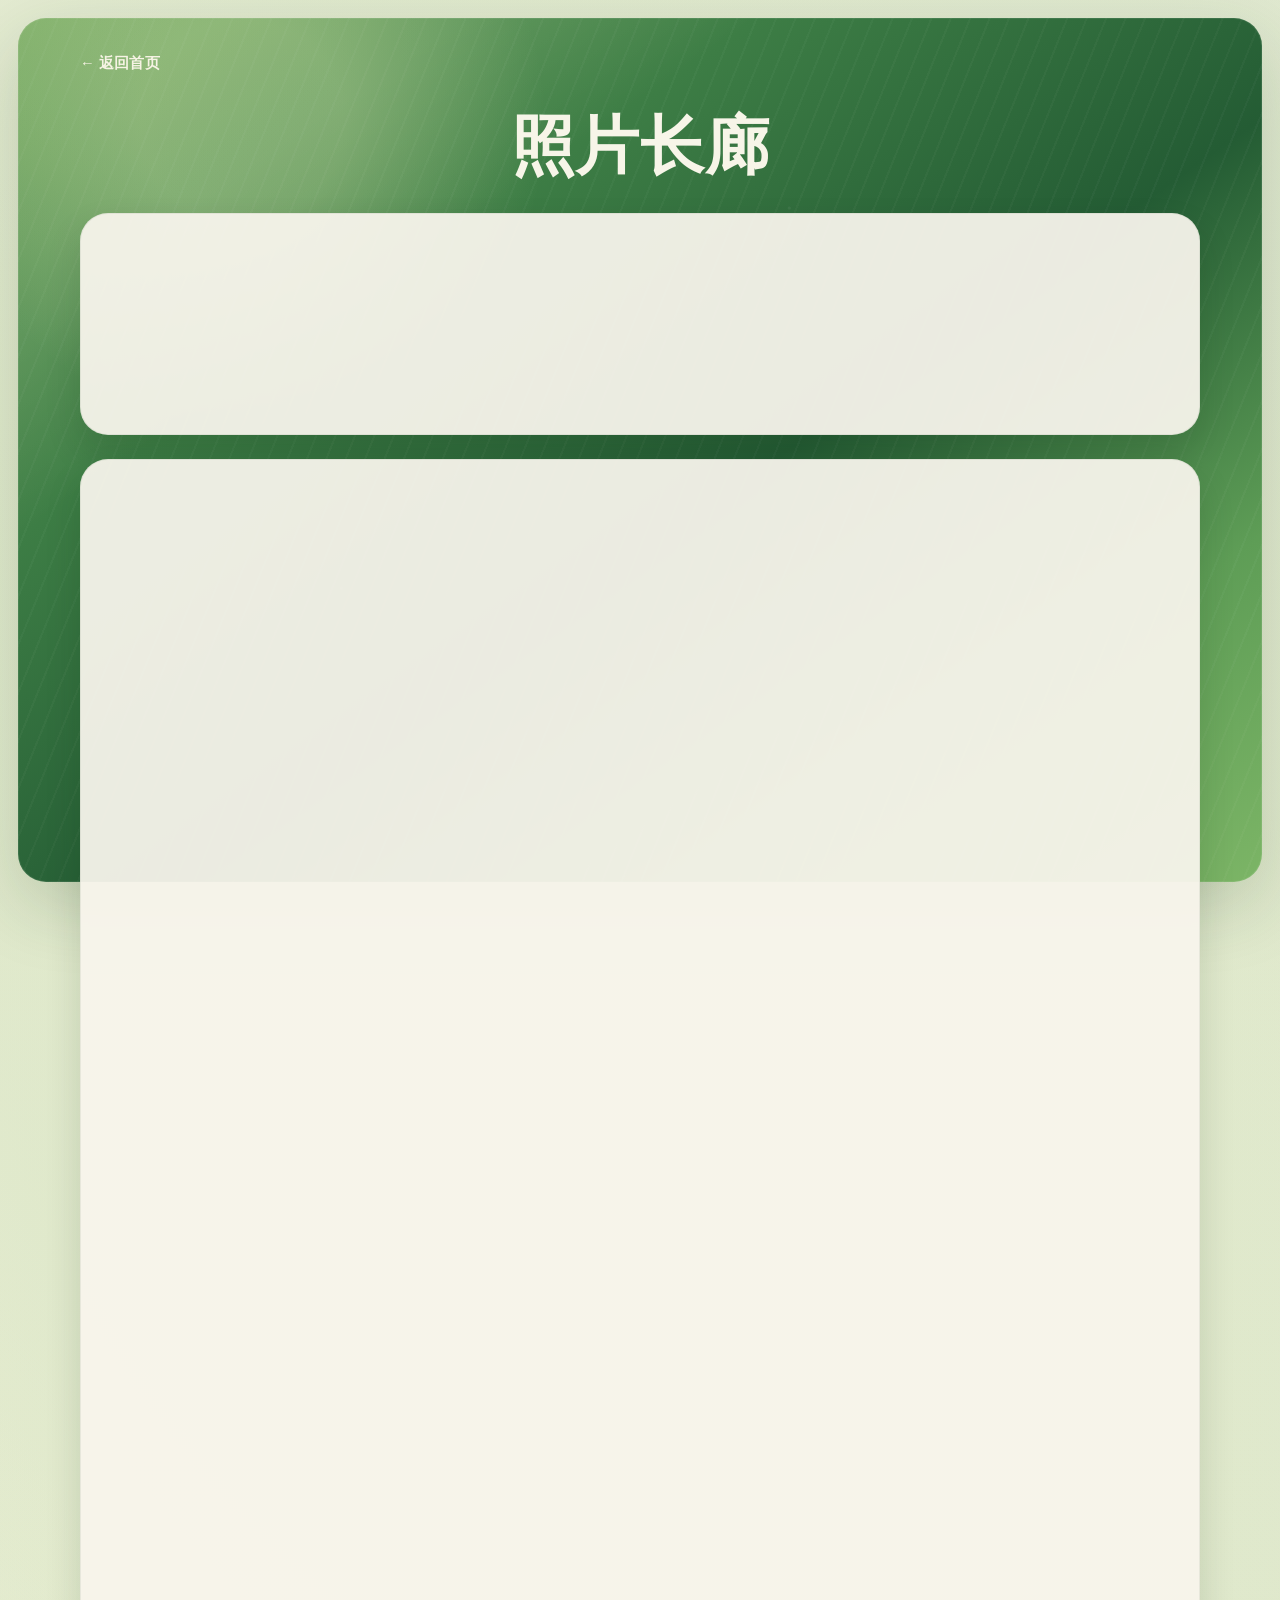
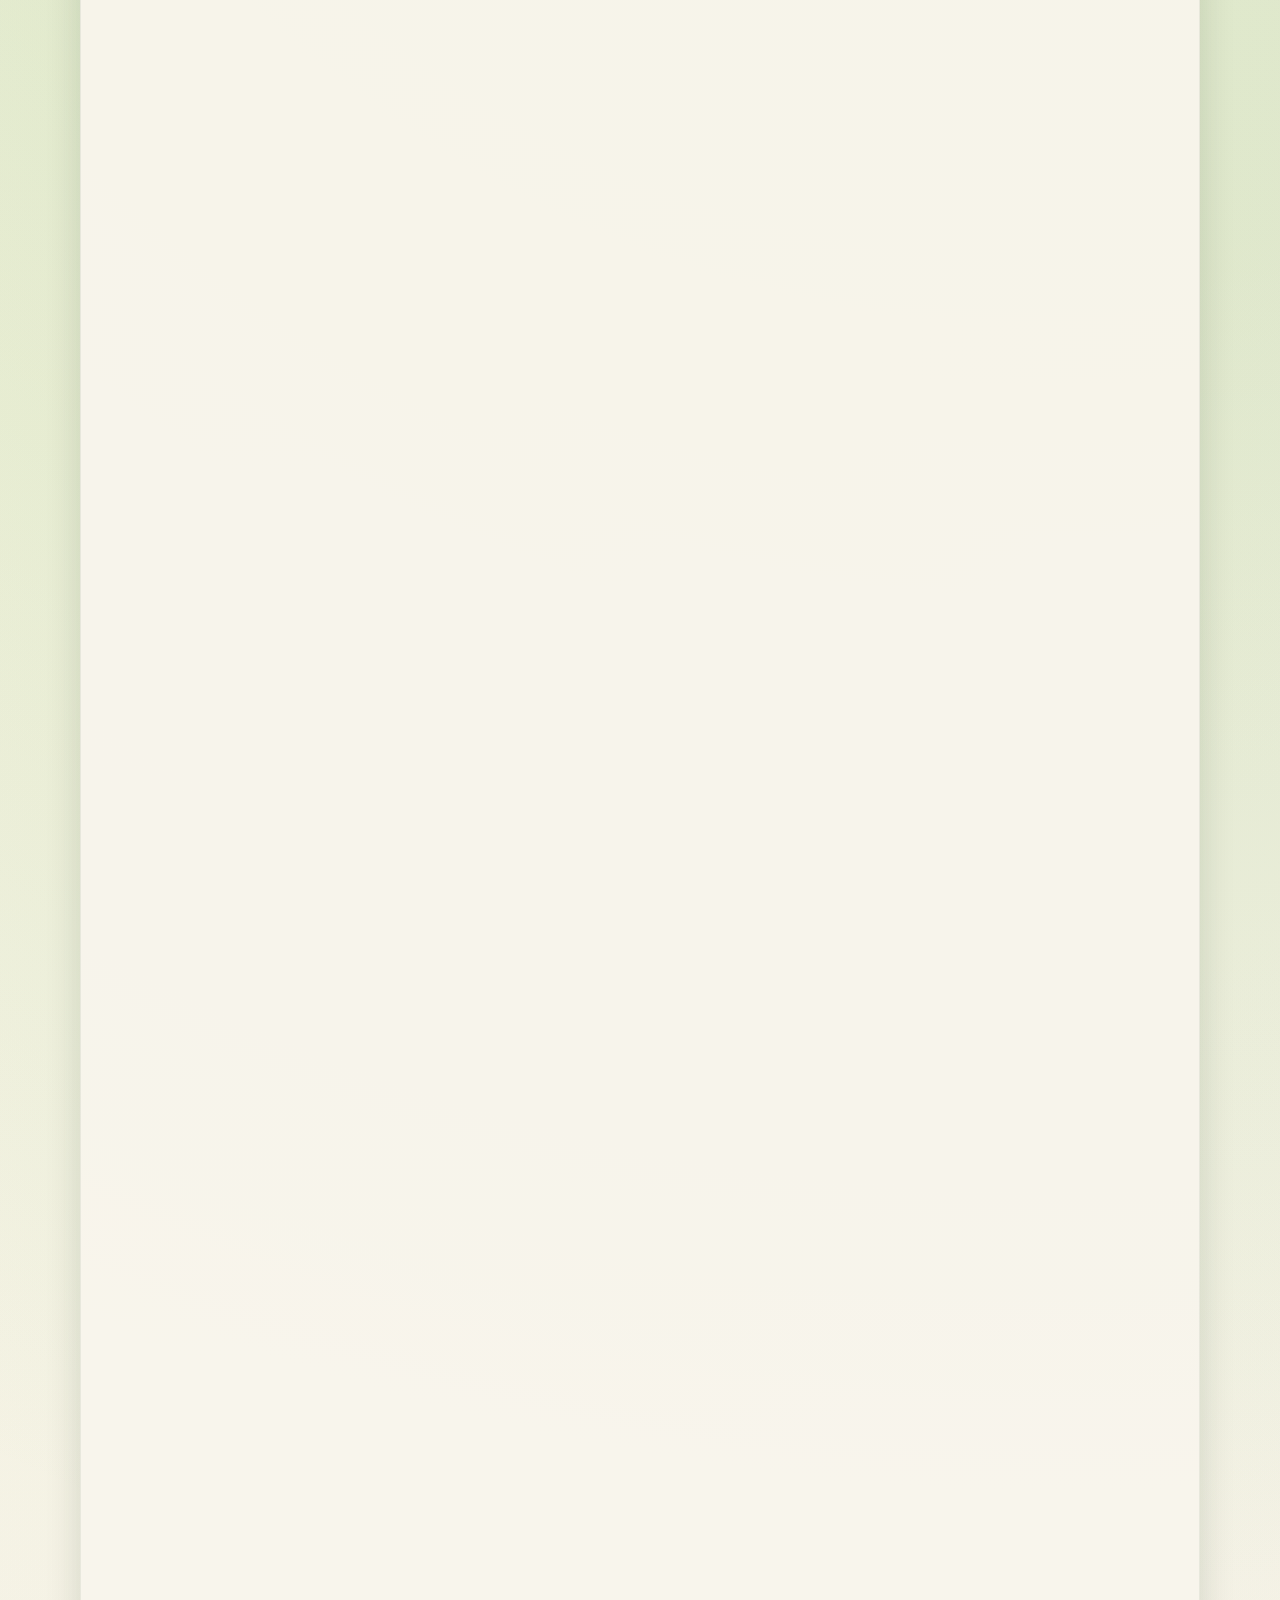
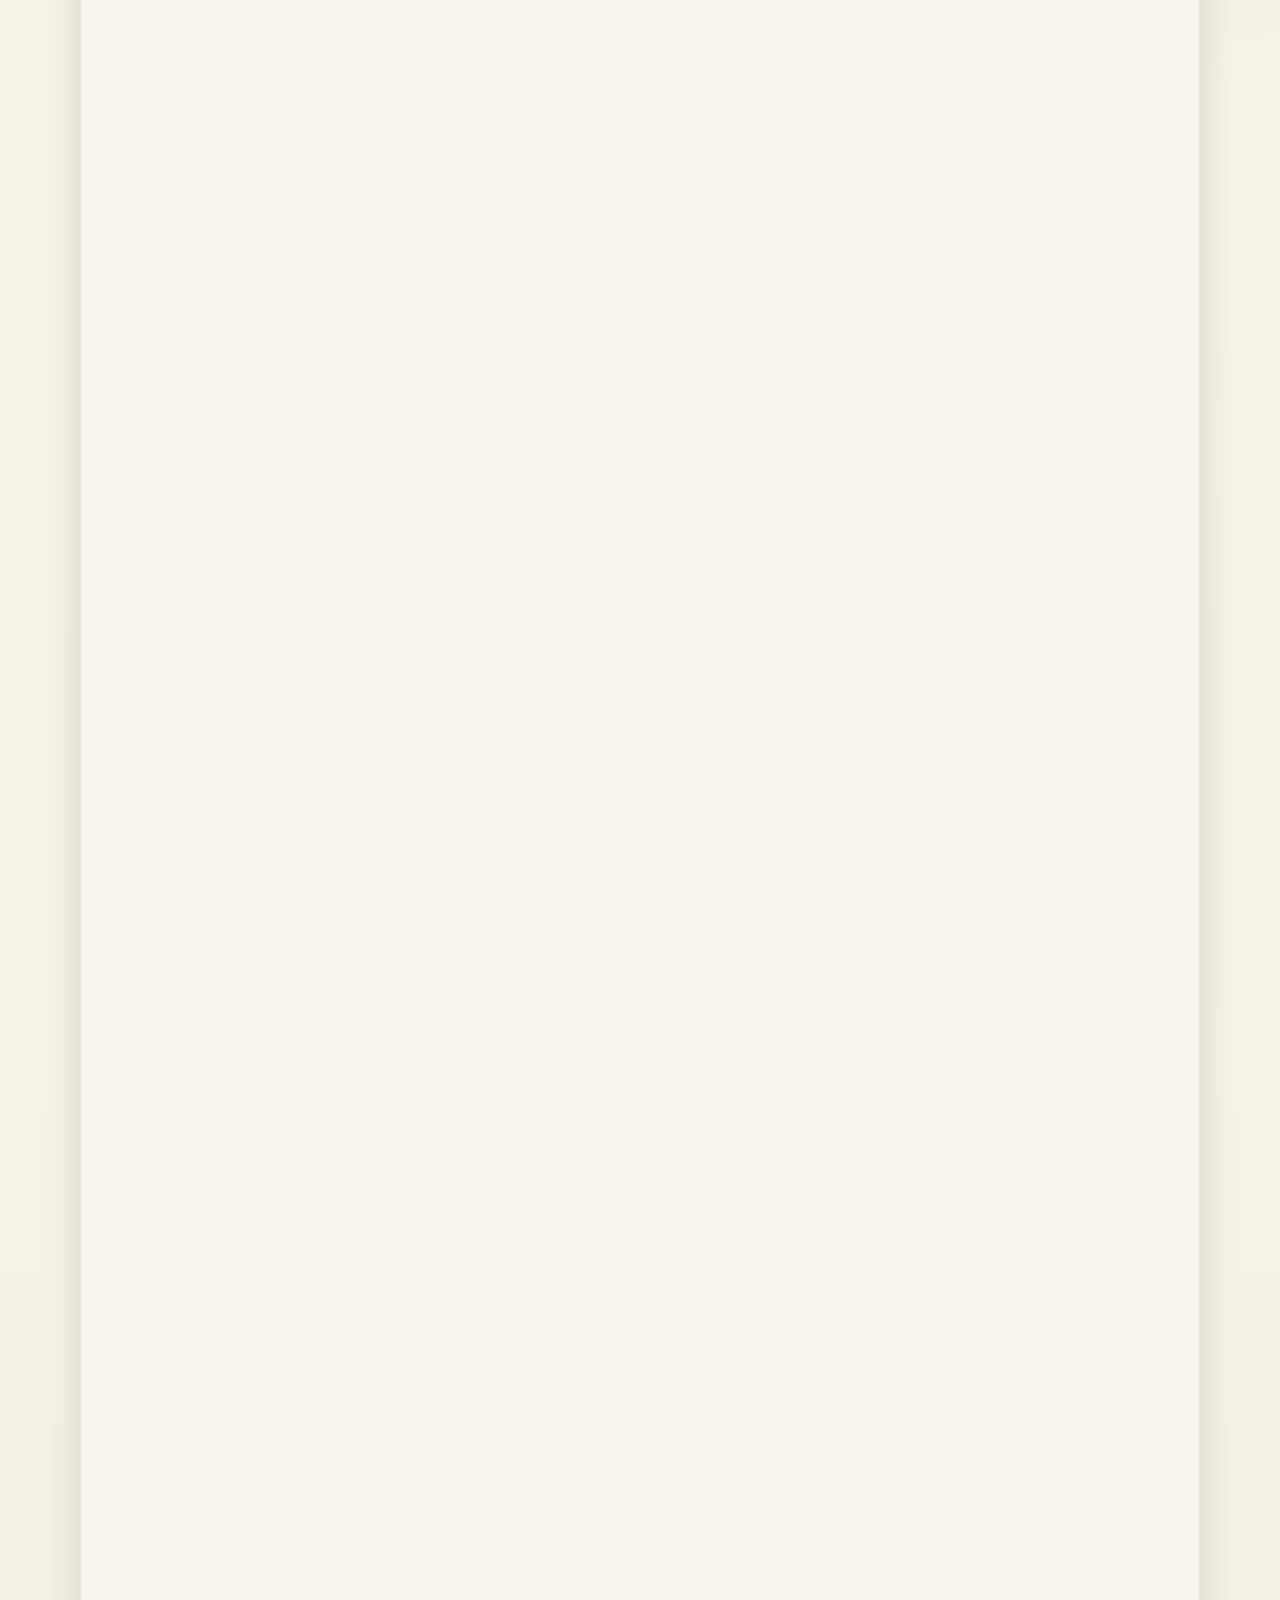
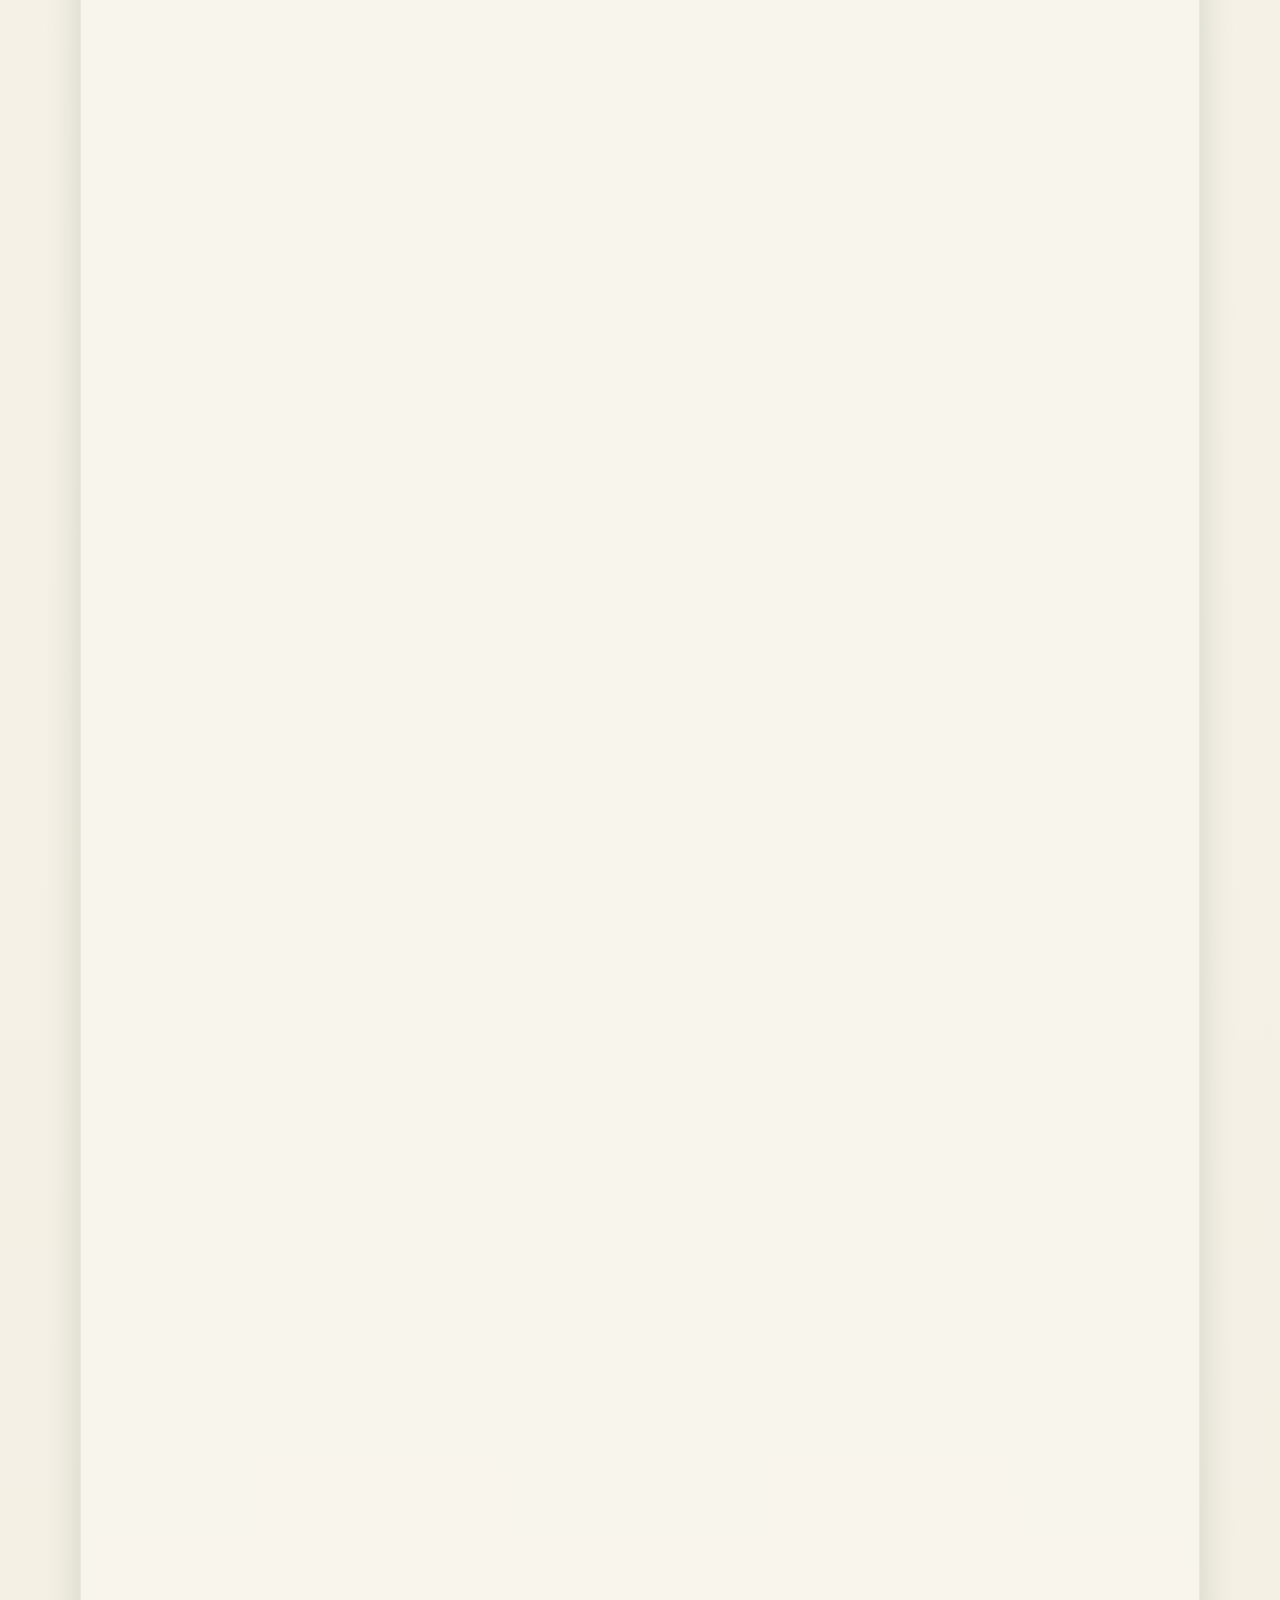
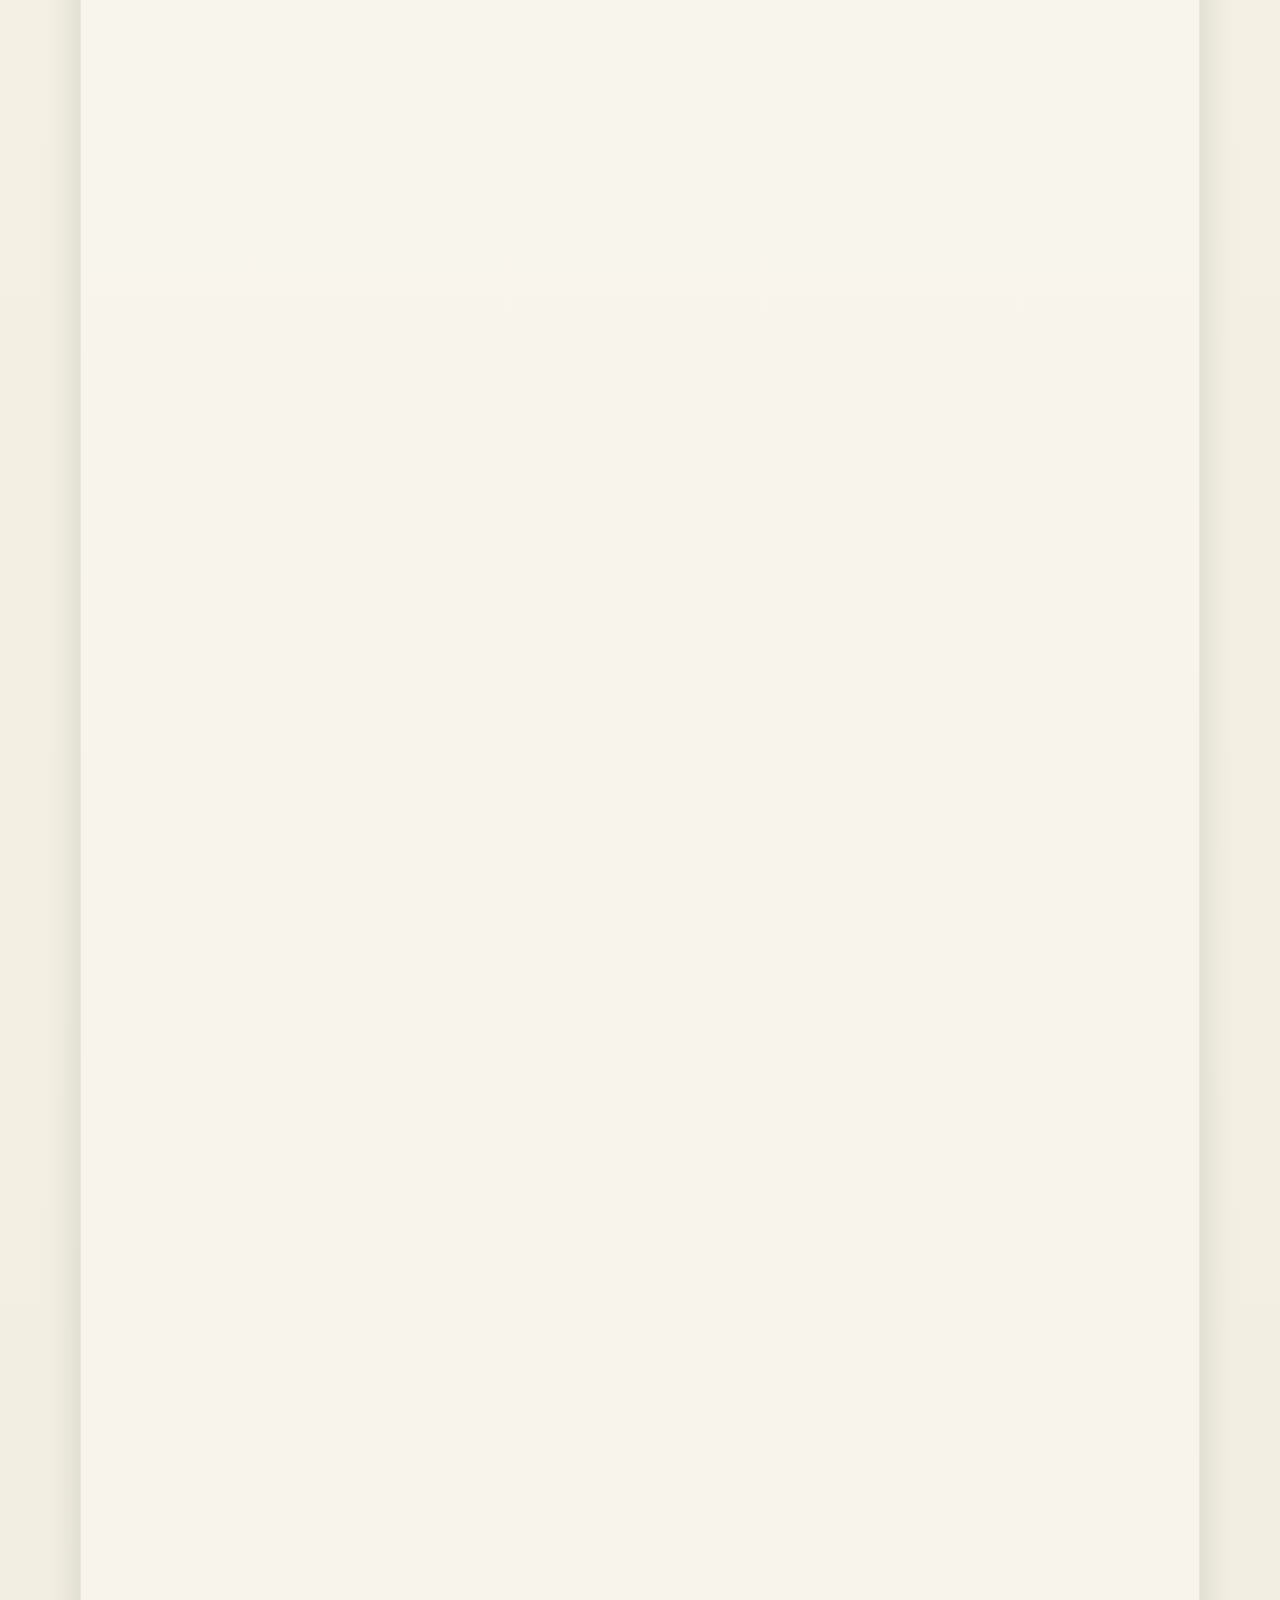
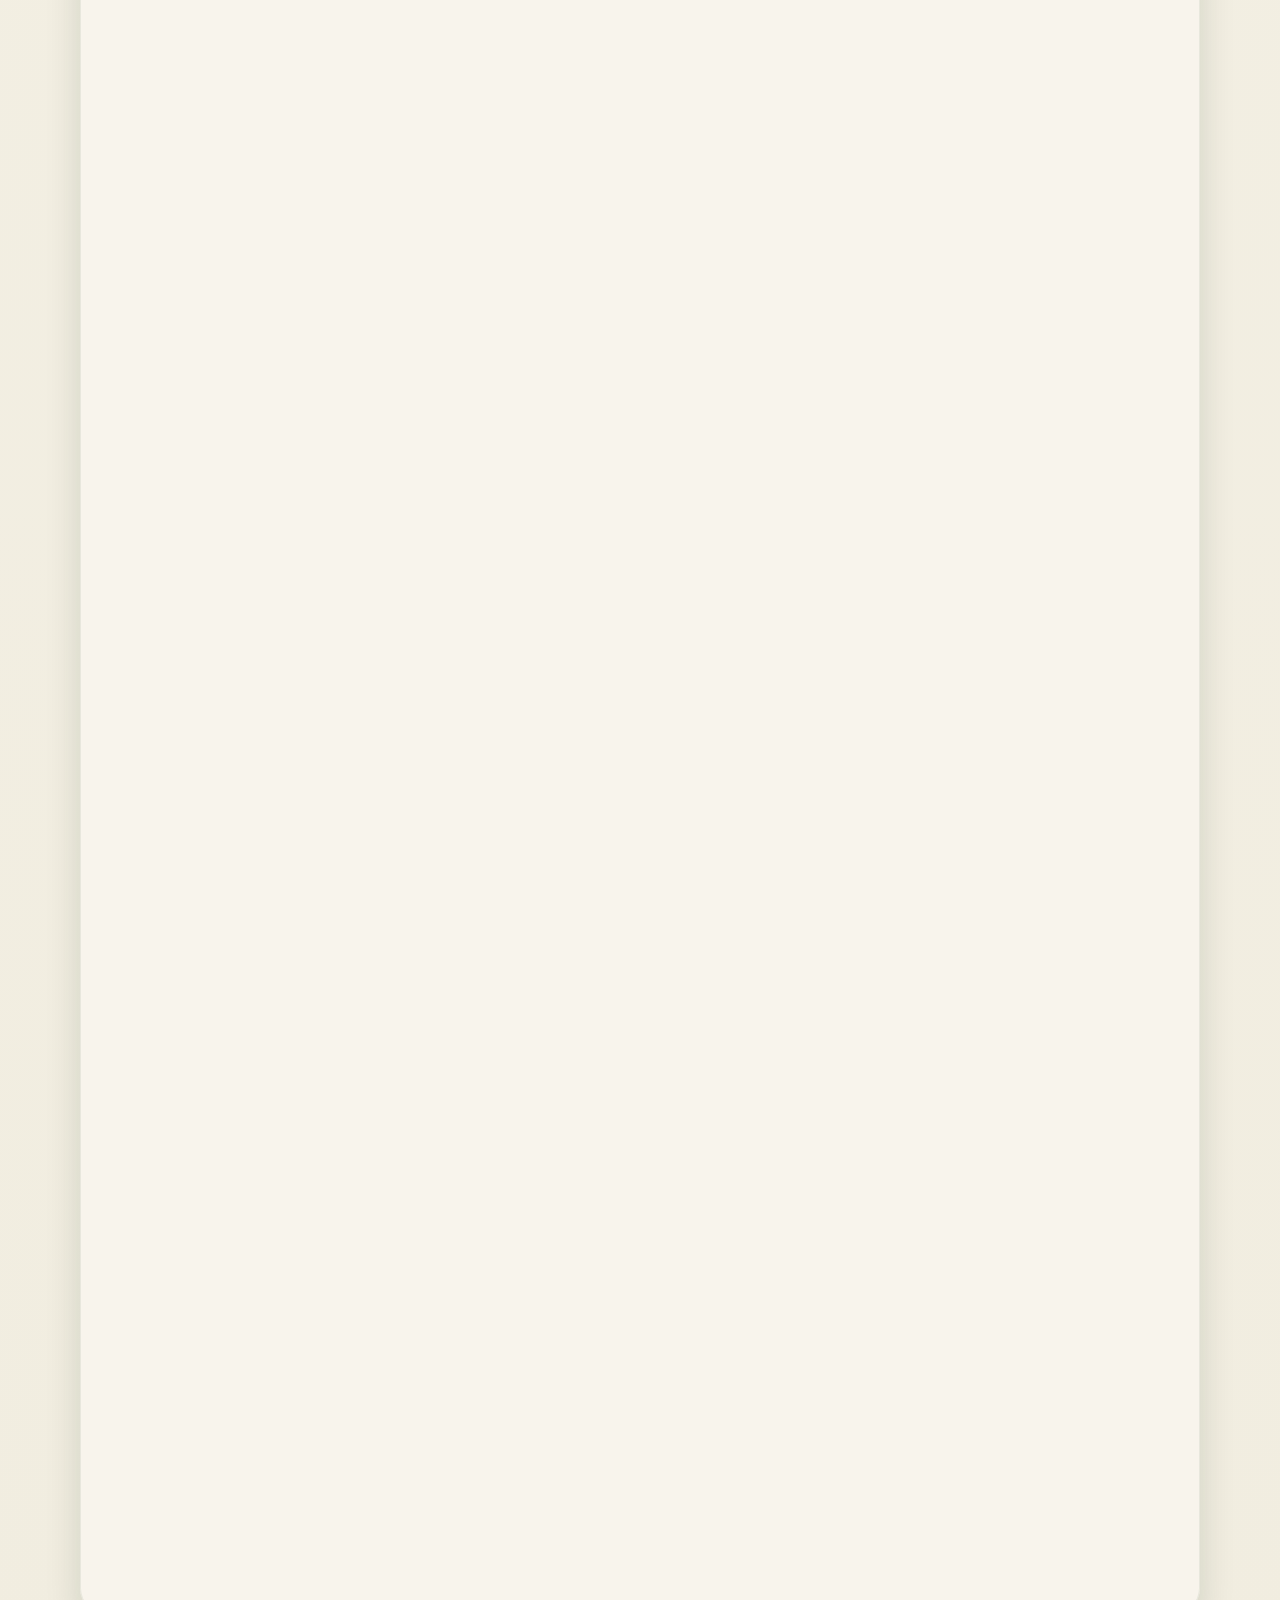
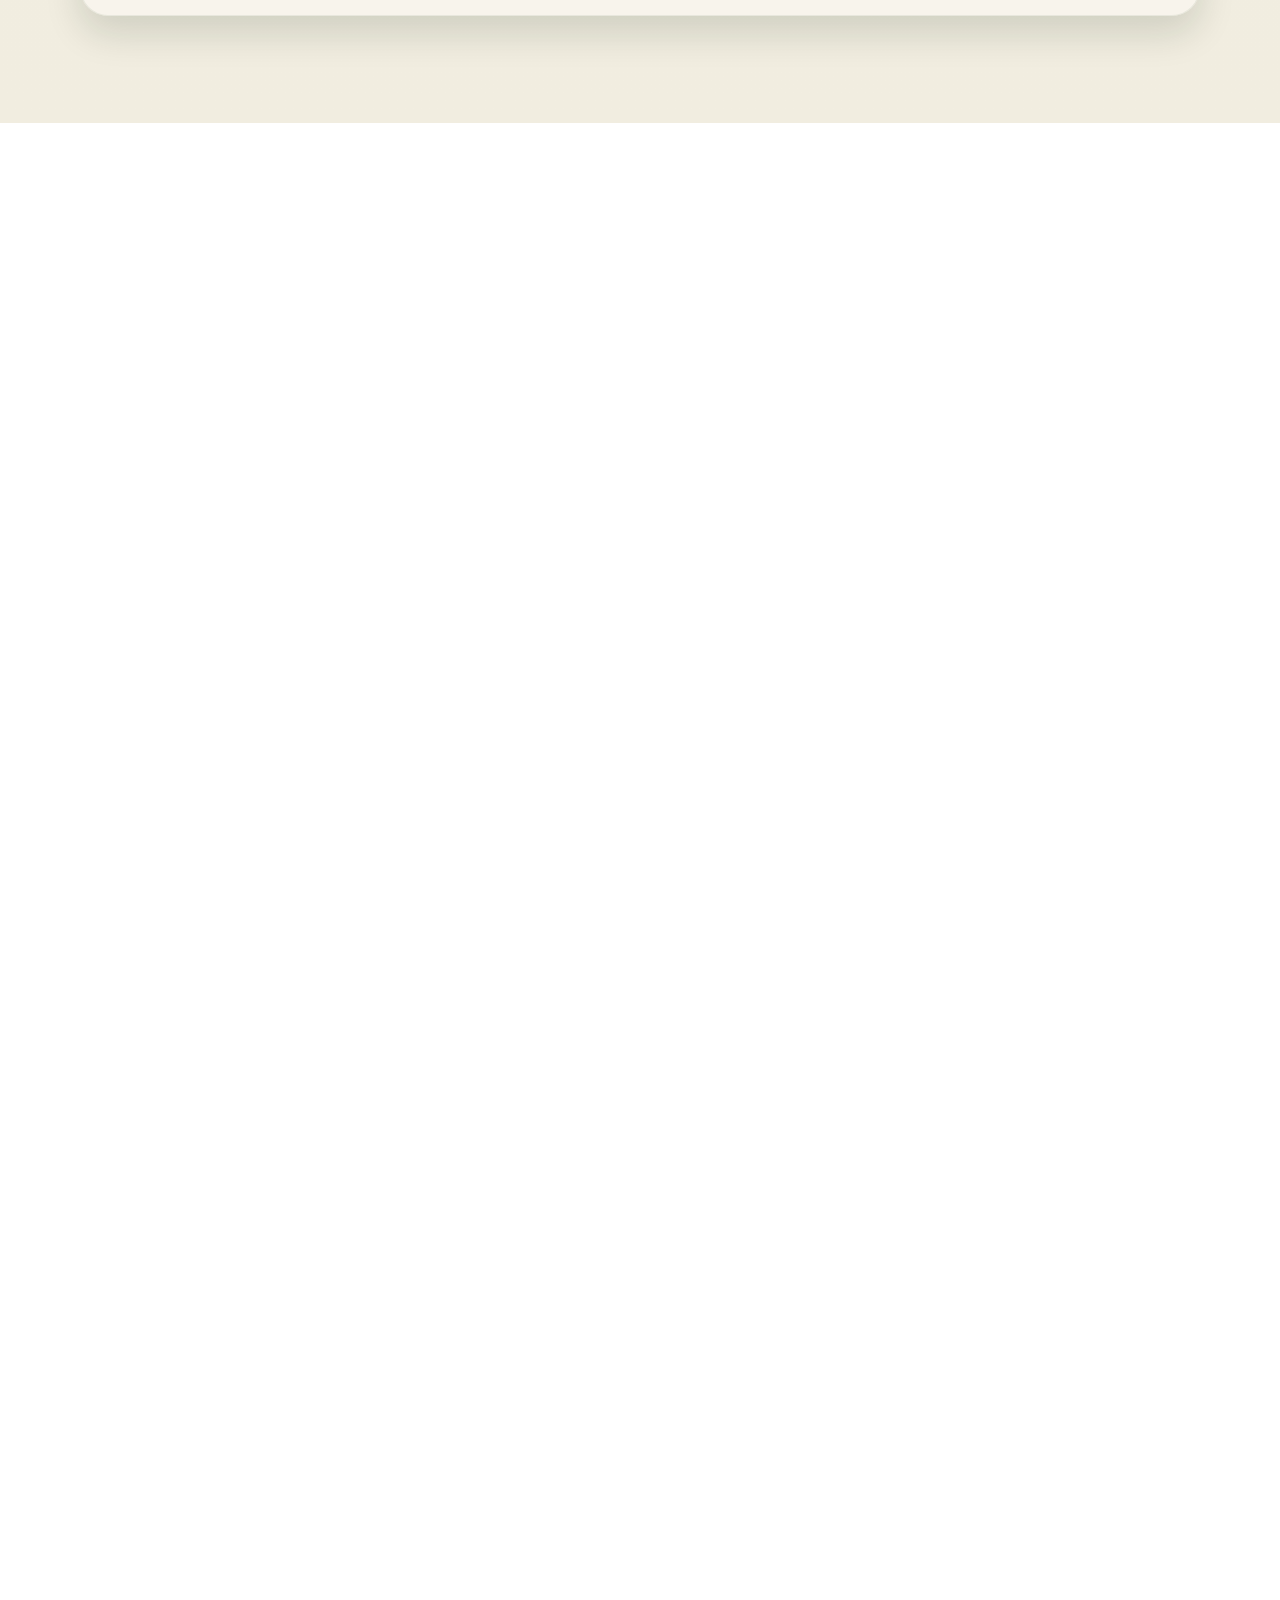
==== commit 59f75201: "Adjust gallery section heading copy" ====
--- a/gallery.html
+++ b/gallery.html
@@ -21,7 +21,7 @@
 
         <section class="gallery-section fade-in">
             <div class="section-copy">
-                <h2>Memories with You</h2>
+                <h2>Memories with U</h2>
             </div>
             <div class="heart-panel">
                 <div class="heart-grid" id="heartGrid"></div>
--- a/css/style.css
+++ b/css/style.css
@@ -572,6 +572,10 @@
     width: min(100%, 620px);
 }
 
+.card-container.is-unfolding {
+    animation: cardContainerRise 0.42s ease-out;
+}
+
 /* 结果卡片 */
 .result-card {
     background: linear-gradient(180deg, rgba(243, 255, 244, 0.16) 0%, rgba(227, 255, 225, 0.1) 100%);
@@ -583,13 +587,20 @@
     box-shadow: 
         0 12px 40px rgba(10, 28, 14, 0.24),
         0 4px 16px rgba(0, 0, 0, 0.08);
-    transform: rotateY(90deg);
+    transform: rotateY(90deg) scaleY(0.82) translateY(18px);
+    transform-origin: center top;
     opacity: 0;
-    transition: all 0.8s ease-out;
+    transition: transform 0.72s cubic-bezier(0.2, 0.8, 0.2, 1), opacity 0.42s ease-out, box-shadow 0.42s ease-out;
+}
+
+.result-card.is-unfolding {
+    box-shadow:
+        0 18px 52px rgba(10, 28, 14, 0.3),
+        0 6px 18px rgba(0, 0, 0, 0.08);
 }
 
 .result-card.show {
-    transform: rotateY(0deg);
+    transform: rotateY(0deg) scaleY(1) translateY(0);
     opacity: 1;
 }
 
@@ -598,12 +609,19 @@
     width: 100%;
     border-radius: 12px;
     margin-bottom: 20px;
+    opacity: 0;
+    transform: translateY(10px);
     filter: none;
-    transition: none;
+    transition: opacity 0.36s ease-out, transform 0.42s ease-out;
 }
 
 .result-photo.clear {
     filter: none;
+}
+
+.result-photo.show {
+    opacity: 1;
+    transform: translateY(0);
 }
 
 /* 祝福语 */
@@ -614,6 +632,14 @@
     margin-bottom: 20px;
     min-height: 60px;
     white-space: pre-line;
+    opacity: 0;
+    transform: translateY(8px);
+    transition: opacity 0.36s ease-out, transform 0.42s ease-out;
+}
+
+.result-blessing.show {
+    opacity: 1;
+    transform: translateY(0);
 }
 
 /* 日签 */
@@ -650,6 +676,17 @@
     50% {
         inset: 9px;
         opacity: 1;
+    }
+}
+
+@keyframes cardContainerRise {
+    from {
+        opacity: 0;
+        transform: translateY(8px);
+    }
+    to {
+        opacity: 1;
+        transform: translateY(0);
     }
 }
 
